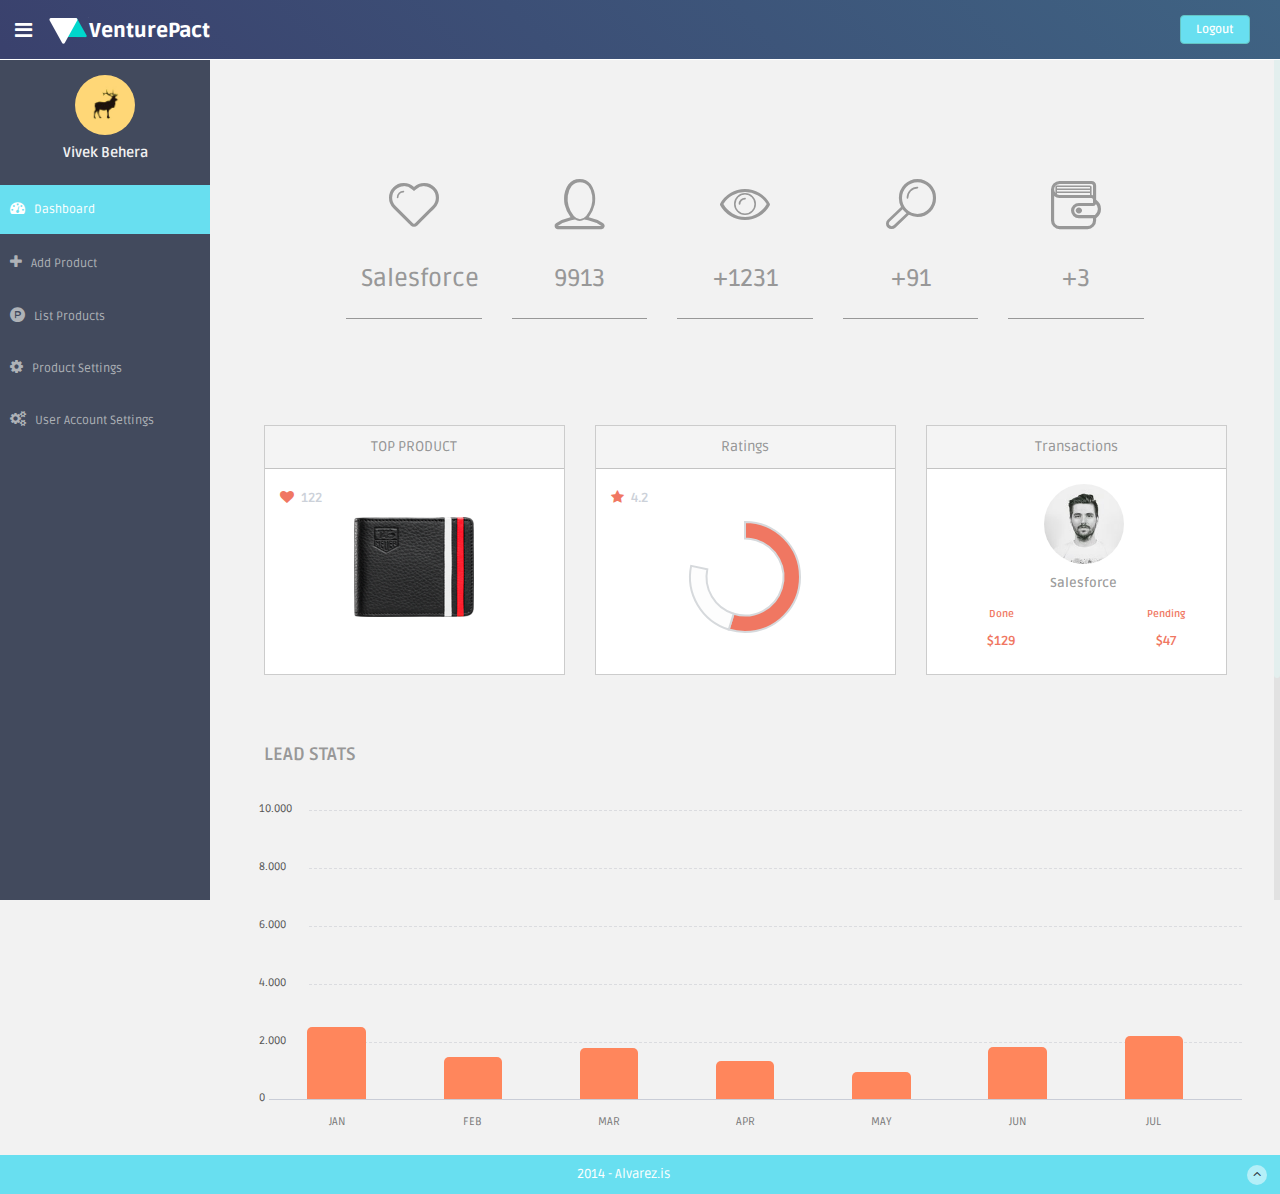
==== themes/Design/dashboard/index.html @ 78b1d887 "Merge branch 'master' of https://github.com/himanshuakatalli/internproject" ====
<!DOCTYPE html>
<html lang="en">
	<head>
		<meta charset="utf-8">
		<meta name="viewport" content="width=device-width, initial-scale=1.0">
		<meta name="description" content="">
		<meta name="author" content="Dashboard">
		<meta name="keyword" content="Dashboard, Bootstrap, Admin, Template, Theme, Responsive, Fluid, Retina">

		<title>DASHGUM - FREE Bootstrap Admin Template</title>

		<!-- Bootstrap core CSS -->
		<link href="imp/css/bootstrap.css" rel="stylesheet">
		<!--external css-->
		<link rel="stylesheet" href="https://maxcdn.bootstrapcdn.com/font-awesome/4.5.0/css/font-awesome.min.css">
		<link rel="stylesheet" type="text/css" href="imp/css/zabuto_calendar.css">
		<link rel="stylesheet" type="text/css" href="imp/js/gritter/css/jquery.gritter.css" />
		<link rel="stylesheet" type="text/css" href="imp/lineicons/style.css">

		<!-- Custom styles for this template -->
		<link href="imp/css/style.css" rel="stylesheet">
		<link href="imp/css/style-responsive.css" rel="stylesheet">

		<script src="imp/js/chart-master/Chart.js"></script>

		<!-- HTML5 shim and Respond.js IE8 support of HTML5 elements and media queries -->
		<!--[if lt IE 9]>
			<script src="https://oss.maxcdn.com/libs/html5shiv/3.7.0/html5shiv.js"></script>
			<script src="https://oss.maxcdn.com/libs/respond.js/1.4.2/respond.min.js"></script>
		<![endif]-->
	</head>

	<body>

	<section id="container" >
		<!--header start-->
		<header class="header black-bg">
			<div class="sidebar-toggle-box">
					<div class="fa fa-bars tooltips" data-placement="right" data-original-title="Toggle Navigation"></div>
			</div>
			<!--logo start-->
			<a href="index.html" class="logo"><img src="imp/img/vp_icon.png"><b>VenturePact</b></a>
			<!--logo end-->
			<div class="top-menu">
				<ul class="nav pull-right top-menu">
							<li><a class="logout" href="#">Logout</a></li>
				</ul>
			</div>
		</header>
		<!--header end-->
		<!--sidebar start-->
		<aside>
			<div id="sidebar"  class="nav-collapse ">
				<!-- sidebar menu start-->
				<ul class="sidebar-menu" id="nav-accordion">
					<p class="centered"><a href="profile.html"><img src="imp/img/ui-sam.jpg" class="img-circle" width="60"></a></p>
						<h5 class="centered">Vivek Behera</h5>

						<li class="mt">
							<a class="active" href="index.html">
									<i class="fa fa-dashboard"></i>
									<span>Dashboard</span>
							</a>
						</li>

						<li>
							<a href="javascript:;" >
								<i class="fa fa-plus"></i>
								<span>Add Product</span>
							</a>
						</li>

						<li class="sub-menu">
							<a href="javascript:;" >
								<i class="fa fa-product-hunt"></i>
								<span>List Products</span>
							</a>
							<ul class="sub">
								<li class="active"><a  href="#">Product A</a></li>
								<li><a  href="#">Product B</a></li>
								<li><a  href="#">Product C</a></li>
							</ul>
						</li>
						<li class="sub-menu">
							<a href="javascript:;" >
								<i class="fa fa-cog"></i>
								<span>Product Settings</span>
							</a>
							<ul class="sub">
								<li><a  href="#">Product A</a></li>
								<li><a  href="#">Product B</a></li>
								<li><a  href="#">Product C</a></li>
							</ul>
						</li>
						<li>
							<a href="javascript:;" >
								<i class="fa fa-cogs"></i>
								<span>User Account Settings</span>
							</a>
						</li>

					</ul>
					<!-- sidebar menu end-->
			</div>
		</aside>
		<!--sidebar end-->
		<!--main content start-->
		<section id="main-content">
			<section class="wrapper">
				<div class="row">
					<div class="main-chart">

						<div class="row mtbox">
							<div class="col-md-2 col-sm-2 col-md-offset-1 box0">
								<div class="box1">
									<span class="li_heart"></span>
									<h3>Salesforce</h3>
								</div>
								<p>Most trending of your products</p>
							</div>

							<div class="col-md-2 col-sm-2 box0">
								<div class="box1">
									<span class="li_user"></span>
									<h3>9913</h3>
								</div>
								<p>Salesforce have a total of 9913 users.</p>
							</div>

							<div class="col-md-2 col-sm-2 box0">
								<div class="box1">
									<span class="li_eye"></span>
									<h3>+1231</h3>
								</div>
								<p>Total 1231 people eyed on Salesforce profile</p>
							</div>

							<div class="col-md-2 col-sm-2 box0">
								<div class="box1">
									<span class="li_search"></span>
									<h3>+91</h3>
								</div>
								<p>Salesforce have been searched over 91 times.</p>
							</div>

							<div class="col-md-2 col-sm-2 box0">
								<div class="box1">
									<span class="li_vallet"></span>
									<h3>+3</h3>
								</div>
								<p>Total 3 transactions have been made for Salesforce.</p>
							</div>
						</div><!-- /row mt -->


						<div class="row mt">
							<div class="col-md-4 col-sm-4 mb">
								<div class="white-panel pn">
									<div class="white-header">
										<h5>TOP PRODUCT</h5>
									</div>
									<div class="row">
										<div class="col-sm-6 col-xs-6 goleft">
											<p><i class="fa fa-heart"></i> 122</p>
										</div>
										<div class="col-sm-6 col-xs-6"></div>
									</div>
									<div class="centered">
										<img src="imp/img/product.png" width="120">
									</div>
								</div>
							</div><!-- /col-md-4 -->

							<div class="col-md-4 col-sm-4 mb">
								<div class="white-panel pn donut-chart">
									<div class="white-header">
										<h5>Ratings</h5>
									</div>
									<div class="row">
										<div class="col-sm-6 col-xs-6 goleft">
											<p><i class="fa fa-star"></i> 4.2</p>
										</div>
									</div>
									<canvas id="serverstatus01" height="120" width="120"></canvas>
									<script>
										var doughnutData = [
												{
													value: 70,
													color:"#f07762"
												},
												{
													value : 30,
													color : "#fdfdfd"
												}
											];
											var myDoughnut = new Chart(document.getElementById("serverstatus01").getContext("2d")).Doughnut(doughnutData);
									</script>
								</div><!--/grey-panel -->
							</div><!-- /col-md-4-->

							<div class="col-md-4 mb">
								<!-- WHITE PANEL - TOP USER -->
								<div class="white-panel pn">
									<div class="white-header">
										<h5>Transactions</h5>
									</div>
									<p><img src="imp/img/ui-zac.jpg" class="img-circle" width="80"></p>
									<p class="dark"><b>Salesforce</b></p>
									<div class="row">
										<div class="col-md-6 vpOrange">
											<p class="small mt vpOrange">Done</p>
											<p>$129</p>
										</div>
										<div class="col-md-6 vpOrange">
											<p class="small mt vpOrange">Pending</p>
											<p>$47</p>
										</div>
									</div>
								</div>
							</div><!-- /col-md-4 -->

						</div><!-- /row -->

						<div class="row mt">
							<!--CUSTOM CHART START -->
							<div class="border-head">
									<h3>LEAD STATS</h3>
							</div>
							<div class="custom-bar-chart">
									<ul class="y-axis">
											<li><span>10.000</span></li>
											<li><span>8.000</span></li>
											<li><span>6.000</span></li>
											<li><span>4.000</span></li>
											<li><span>2.000</span></li>
											<li><span>0</span></li>
									</ul>
									<div class="bar">
											<div class="title">JAN</div>
											<div class="value tooltips" data-original-title="8.500" data-toggle="tooltip" data-placement="top">85%</div>
									</div>
									<div class="bar ">
											<div class="title">FEB</div>
											<div class="value tooltips" data-original-title="5.000" data-toggle="tooltip" data-placement="top">50%</div>
									</div>
									<div class="bar ">
											<div class="title">MAR</div>
											<div class="value tooltips" data-original-title="6.000" data-toggle="tooltip" data-placement="top">60%</div>
									</div>
									<div class="bar ">
											<div class="title">APR</div>
											<div class="value tooltips" data-original-title="4.500" data-toggle="tooltip" data-placement="top">45%</div>
									</div>
									<div class="bar">
											<div class="title">MAY</div>
											<div class="value tooltips" data-original-title="3.200" data-toggle="tooltip" data-placement="top">32%</div>
									</div>
									<div class="bar ">
											<div class="title">JUN</div>
											<div class="value tooltips" data-original-title="6.200" data-toggle="tooltip" data-placement="top">62%</div>
									</div>
									<div class="bar">
											<div class="title">JUL</div>
											<div class="value tooltips" data-original-title="7.500" data-toggle="tooltip" data-placement="top">75%</div>
									</div>
							</div>
										<!--custom chart end-->
						</div><!-- /row -->
					</div>
				</div>
			</section>
		</section>
	<!--footer start-->
	<footer class="site-footer">
			<div class="text-center">
					2014 - Alvarez.is
					<a href="index.html#" class="go-top">
							<i class="fa fa-angle-up"></i>
					</a>
			</div>
	</footer>
	<!--footer end-->
	</section>



		<!-- js placed at the end of the document so the pages load faster -->
		<script src="imp/js/jquery.js"></script>
		<script src="imp/js/jquery-1.8.3.min.js"></script>
		<script src="imp/js/bootstrap.min.js"></script>
		<script class="include" type="text/javascript" src="imp/js/jquery.dcjqaccordion.2.7.js"></script>
		<script src="imp/js/jquery.scrollTo.min.js"></script>
		<script src="imp/js/jquery.nicescroll.js" type="text/javascript"></script>
		<script src="imp/js/jquery.sparkline.js"></script>


		<!--common script for all pages-->
		<script src="imp/js/common-scripts.js"></script>

		<!-- <script type="text/javascript" src="imp/js/gritter/js/jquery.gritter.js"></script> -->
		<!-- <script type="text/javascript" src="imp/js/gritter-conf.js"></script> -->

		<!--script for this page-->
		<script src="imp/js/sparkline-chart.js"></script>
	<script src="imp/js/zabuto_calendar.js"></script>

	<script type="text/javascript">
				$(document).ready(function () {
				var unique_id = $.gritter.add({
						// (string | mandatory) the heading of the notification
						title: 'Welcome to Dashgum!',
						// (string | mandatory) the text inside the notification
						text: 'Hover me to enable the Close Button. You can hide the left sidebar clicking on the button next to the logo. Free version for <a href="http://blacktie.co" target="_blank" style="color:#ffd777">BlackTie.co</a>.',
						// (string | optional) the image to display on the left
						image: 'imp/img/ui-sam.jpg',
						// (bool | optional) if you want it to fade out on its own or just sit there
						sticky: true,
						// (int | optional) the time you want it to be alive for before fading out
						time: '',
						// (string | optional) the class name you want to apply to that specific message
						class_name: 'my-sticky-class'
				});

				return false;
				});
	</script>

	<script type="application/javascript">
				$(document).ready(function () {
						$("#date-popover").popover({html: true, trigger: "manual"});
						$("#date-popover").hide();
						$("#date-popover").click(function (e) {
								$(this).hide();
						});

						$("#my-calendar").zabuto_calendar({
								action: function () {
										return myDateFunction(this.id, false);
								},
								action_nav: function () {
										return myNavFunction(this.id);
								},
								ajax: {
										url: "show_data.php?action=1",
										modal: true
								},
								legend: [
										{type: "text", label: "Special event", badge: "00"},
										{type: "block", label: "Regular event", }
								]
						});
				});


				function myNavFunction(id) {
						$("#date-popover").hide();
						var nav = $("#" + id).data("navigation");
						var to = $("#" + id).data("to");
						console.log('nav ' + nav + ' to: ' + to.month + '/' + to.year);
				}
		</script>


	</body>
</html>
---- themes/Design/dashboard/imp/css/zabuto_calendar.css ----
/**
 * Zabuto Calendar
 */

div.zabuto_calendar {
    margin: 0;
    padding: 10px;
}

.calendar-month-header 		{font-size:116%!important;}
.calendar-month-header th 	{font-weight:600!important;}

div.zabuto_calendar .table {
    width: 100%;
    margin: 0;
    padding: 0px;
}

div.zabuto_calendar .table th,
div.zabuto_calendar .table td {
    padding: 11.9px 0px;
    text-align: center;
}

div.zabuto_calendar .table tr th,
div.zabuto_calendar .table tr td {
    background-color:;
}

div.zabuto_calendar .table tr.calendar-month-header th {
    background-color:;
}

div.zabuto_calendar .table tr.calendar-month-header th span {
    cursor: pointer;
    display: inline-block;
    padding-bottom:0px;
	
}

div.zabuto_calendar .table tr.calendar-dow-header th {
    background-color:;
}

div.zabuto_calendar .table tr:last-child {
    border-bottom: 0px solid #dddddd;
}

div.zabuto_calendar .table tr.calendar-month-header th {
    padding:10px;
	
	}

div.zabuto_calendar .table-bordered tr.calendar-month-header th {
    border-left: 0;
    border-right: 0;
}

div.zabuto_calendar .table-bordered tr.calendar-month-header th:first-child {
    border-left: 0px solid #dddddd;
}

div.zabuto_calendar div.calendar-month-navigation {
    cursor: pointer;
    margin: 0;
    padding: 0;
    padding-top:0px;
}

div.zabuto_calendar tr.calendar-dow-header th,
div.zabuto_calendar tr.calendar-dow td {
    width: 14%;
}

div.zabuto_calendar .table tr td div.day {
    margin: 0px;
    padding-top: 0px;
    padding-bottom: 0px;
}

/* actions and events */
div.zabuto_calendar .table tr td.event div.day,
div.zabuto_calendar ul.legend li.event {
    background-color:;
}

div.zabuto_calendar .table tr td.dow-clickable,
div.zabuto_calendar .table tr td.event-clickable {
    cursor: pointer;
}

/* badge */
div.zabuto_calendar .badge-today,
div.zabuto_calendar div.legend span.badge-today {
    background-color:;
    color: #ffffff;
    text-shadow: none;
}

div.zabuto_calendar .badge-event,
div.zabuto_calendar div.legend span.badge-event {
    background-color:;
    color: #ffffff;
    text-shadow: none;
}

div.zabuto_calendar .badge-event {
    font-size: 0.95em;
    padding-left: 8px;
    padding-right: 8px;
    padding-bottom: 4px;
}

/* legend */
div.zabuto_calendar div.legend {
    margin-top: 15px;
    text-align: right;
	padding-right:10px;
	padding-bottom:10px;
}

div.zabuto_calendar div.legend span {
    font-size: 10px;
    font-weight: normal;
}

div.zabuto_calendar div.legend span.legend-text:after,
div.zabuto_calendar div.legend span.legend-block:after,
div.zabuto_calendar div.legend span.legend-list:after,
div.zabuto_calendar div.legend span.legend-spacer:after {
    content: ' ';
}

div.zabuto_calendar div.legend span.legend-spacer {
    padding-left: 25px;
}

div.zabuto_calendar ul.legend > span {
    padding-left: 2px;
}

div.zabuto_calendar ul.legend {
    display: inline-block;
    list-style: none outside none;
    margin: 0;
    padding: 0;
}

div.zabuto_calendar ul.legend li {
    display: inline-block;
    height: 8px;
    width: 8px;
    margin-left: 5px;
}

div.zabuto_calendar ul.legend
div.zabuto_calendar ul.legend li:first-child {
    margin-left: 7px;
}

div.zabuto_calendar ul.legend li:last-child {
    margin-right: 5px;
}

div.zabuto_calendar div.legend span.badge {
    font-size: 0.9em;
    border-radius: 5px 5px 5px 5px;
    padding-left: 5px;
    padding-right: 5px;
    padding-top: 2px;
    padding-bottom: 3px;
}

/* responsive */
@media (max-width: 979px) {
    div.zabuto_calendar .table th,
    div.zabuto_calendar .table td {
        padding: 2px 1px;
    }
}
---- themes/Design/dashboard/imp/lineicons/style.css ----
@font-face {
	font-family: 'linecons';
	src:url('fonts/linecons.eot');
}
@font-face {
	font-family: 'linecons';
	src: url([data-uri]) format('svg'),
		 url([data-uri]) format('truetype');
	font-weight: normal;
	font-style: normal;
}

/* Use the following CSS code if you want to use data attributes for inserting your icons */
[data-icon]:before {
	font-family: 'linecons';
	content: attr(data-icon);
	speak: none;
	font-weight: normal;
	line-height: 1;
	-webkit-font-smoothing: antialiased;
}

/* Use the following CSS code if you want to have a class per icon */
[class^="li_"]:before, [class*=" li_"]:before {
	font-family: 'linecons';
	font-style: normal;
	speak: none;
	font-weight: normal;
	line-height: 1;
	-webkit-font-smoothing: antialiased;
}
.li_heart:before {
	content: "\e000";
}
.li_cloud:before {
	content: "\e001";
}
.li_star:before {
	content: "\e002";
}
.li_tv:before {
	content: "\e003";
}
.li_sound:before {
	content: "\e004";
}
.li_video:before {
	content: "\e005";
}
.li_trash:before {
	content: "\e006";
}
.li_user:before {
	content: "\e007";
}
.li_key:before {
	content: "\e008";
}
.li_search:before {
	content: "\e009";
}
.li_settings:before {
	content: "\e00a";
}
.li_camera:before {
	content: "\e00b";
}
.li_tag:before {
	content: "\e00c";
}
.li_lock:before {
	content: "\e00d";
}
.li_bulb:before {
	content: "\e00e";
}
.li_pen:before {
	content: "\e00f";
}
.li_diamond:before {
	content: "\e010";
}
.li_display:before {
	content: "\e011";
}
.li_location:before {
	content: "\e012";
}
.li_eye:before {
	content: "\e013";
}
.li_bubble:before {
	content: "\e014";
}
.li_stack:before {
	content: "\e015";
}
.li_cup:before {
	content: "\e016";
}
.li_phone:before {
	content: "\e017";
}
.li_news:before {
	content: "\e018";
}
.li_mail:before {
	content: "\e019";
}
.li_like:before {
	content: "\e01a";
}
.li_photo:before {
	content: "\e01b";
}
.li_note:before {
	content: "\e01c";
}
.li_clock:before {
	content: "\e01d";
}
.li_paperplane:before {
	content: "\e01e";
}
.li_params:before {
	content: "\e01f";
}
.li_banknote:before {
	content: "\e020";
}
.li_data:before {
	content: "\e021";
}
.li_music:before {
	content: "\e022";
}
.li_megaphone:before {
	content: "\e023";
}
.li_study:before {
	content: "\e024";
}
.li_lab:before {
	content: "\e025";
}
.li_food:before {
	content: "\e026";
}
.li_t-shirt:before {
	content: "\e027";
}
.li_fire:before {
	content: "\e028";
}
.li_clip:before {
	content: "\e029";
}
.li_shop:before {
	content: "\e02a";
}
.li_calendar:before {
	content: "\e02b";
}
.li_vallet:before {
	content: "\e02c";
}
.li_vynil:before {
	content: "\e02d";
}
.li_truck:before {
	content: "\e02e";
}
.li_world:before {
	content: "\e02f";
}
---- themes/Design/dashboard/imp/css/style.css ----
/*
Template Name: DASHGUM FREE - Bootstrap 3.2 Admin Theme
Template Version: 1.0
Author: Carlos Alvarez
Website: http://blacktie.co
Premium: http://www.gridgum.com
*/

/* Import fonts */
@import url(http://fonts.googleapis.com/css?family=Ruda:400,700,900);

/* BASIC THEME CONFIGURATION */
body {
    color: #797979;
	background: #f2f2f2;
    font-family: 'Ruda', sans-serif;
    padding: 0px !important;
    margin: 0px !important;
    font-size:13px;
}

ul li {
    list-style: none;
}

a, a:hover, a:focus {
    text-decoration: none;
    outline: none;
}
::selection {

    background: #68dff0;
    color: #fff;
}
::-moz-selection {
    background: #68dff0;
    color: #fff;
}

#container {
    width: 100%;
    height: 100%;
}

/* Bootstrap Modifications */
.modal-header {
	background: #68dff0;
}

.modal-title {
	color: white;
}

.btn-round {
	border-radius: 20px;
	-webkit-border-radius: 20px;
}

.accordion-heading .accordion-toggle {
	display: block;
	cursor: pointer;
	border-top: 1px solid #F5F5F5;
	padding: 5px 0px;
	line-height: 28.75px;
	text-transform: uppercase;
	color: #1a1a1a;
	background-color: #ffffff;
	outline: none !important;
	text-decoration: none;
}



/*Theme Backgrounds*/

.bg-theme {
	background-color: #68dff0;
}

.bg-theme02 {
	background-color: #ac92ec;
}

.bg-theme03 {
  background-color: #48cfad;
}

.bg-theme04 {
  background-color: #ed5565;
}
/*Theme Buttons*/

.btn-theme {
  color: #fff;
  background-color: #68dff0;
  border-color: #48bcb4;
}
.btn-theme:hover,
.btn-theme:focus,
.btn-theme:active,
.btn-theme.active,
.open .dropdown-toggle.btn-theme {
  color: #fff;
  background-color: #48bcb4;
  border-color: #48bcb4;
}

.btn-theme02 {
  color: #fff;
  background-color: #ac92ec;
  border-color: #967adc;
}
.btn-theme02:hover,
.btn-theme02:focus,
.btn-theme02:active,
.btn-theme02.active,
.open .dropdown-toggle.btn-theme02 {
  color: #fff;
  background-color: #967adc;
  border-color: #967adc;
}

.btn-theme03 {
  color: #fff;
  background-color: #48cfad;
  border-color: #37bc9b;
}
.btn-theme03:hover,
.btn-theme03:focus,
.btn-theme03:active,
.btn-theme03.active,
.open .dropdown-toggle.btn-theme03 {
  color: #fff;
  background-color: #37bc9b;
  border-color: #37bc9b;
}

.btn-theme04 {
  color: #fff;
  background-color: #ed5565;
  border-color: #da4453;
}
.btn-theme04:hover,
.btn-theme04:focus,
.btn-theme04:active,
.btn-theme04.active,
.open .dropdown-toggle.btn-theme04 {
  color: #fff;
  background-color: #da4453;
  border-color: #da4453;
}

.btn-clear-g {
	color: #48bcb4;
	background: transparent;
	border-color: #48bcb4;
}

.btn-clear-g:hover {
	color: white;
}

hr {
  margin-top: 20px;
  margin-bottom: 20px;
  border: 0;
  border-top: 1px solid #797979;
}



/*Helpers*/

.centered {
	text-align: center;
}

.goleft {
	text-align: left;
}

.goright {
	text-align: right;
}

.mt {
	margin-top: 25px;
}

.mb {
	margin-bottom: 25px;
}

.ml {
	margin-left: 5px;
	}

.no-padding {
	padding: 0 !important;
}

.no-margin {
	margin: 0 !important;
}

/*Exclusive Theme Colors Configuration*/

.label-theme {
	background-color: #68dff0;
}

.bg-theme {
	background-color: #68dff0;
}

ul.top-menu > li > .logout {
	color: #fff;
	font-size: 12px;
	border-radius: 4px;
    font-weight: 600;
	-webkit-border-radius: 4px;
	border: 1px solid #64c3c2 !important;
	padding: 5px 15px;
	margin-right: 15px;
	background: #68dff0;
	margin-top: 15px;
}


/*sidebar navigation*/

#sidebar {
    width: 210px;
    height: 100%;
    position: fixed;
    background: #424a5d;

    transition: all 0.3s ease-in;
}

#sidebar h5 {
	color: #f2f2f2;
	font-weight: 700;
}

#sidebar ul li {
    position: relative;
}

#sidebar .sub-menu > .sub li  {
    padding-left: 32px;
}

#sidebar .sub-menu > .sub li:last-child {
    padding-bottom: 10px;
}

/*LEFT NAVIGATION ICON*/
.dcjq-icon {
    height:17px;
    width:17px;
    display:inline-block;
    background: url("../img/nav-expand.png") no-repeat top;
    border-radius:3px;
    -moz-border-radius:3px;
    -webkit-border-radius:3px;
    position:absolute;
    right:10px;
    top:15px;
}
.active .dcjq-icon {
    background: url("../img/nav-expand.png") no-repeat bottom;
    border-radius:3px;
    -moz-border-radius:3px;
    -webkit-border-radius:3px;
}
/*---*/

.nav-collapse.collapse {
    display: inline;
}

ul.sidebar-menu , ul.sidebar-menu li ul.sub{
    margin: -2px 0 0;
    padding: 0;
}

ul.sidebar-menu {
    margin-top: 75px;
}

#sidebar > ul > li > ul.sub {
    display: none;
}

#sidebar > ul > li.active > ul.sub, #sidebar > ul > li > ul.sub > li > a {
    display: block;
}

ul.sidebar-menu li ul.sub li{
    background: #424a5d;
    margin-bottom: 0;
    margin-left: 0;
    margin-right: 0;
}

ul.sidebar-menu li ul.sub li:last-child{
    border-radius: 0 0 4px 4px;
    -webkit-border-radius: 0 0 4px 4px;
}

ul.sidebar-menu li ul.sub li a {
    font-size: 12px;
    padding: 6px 0;
    line-height: 35px;
    height: 35px;
    -webkit-transition: all 0.3s ease;
    -moz-transition: all 0.3s ease;
    -o-transition: all 0.3s ease;
    -ms-transition: all 0.3s ease;
    transition: all 0.3s ease;
    color: #aeb2b7;
}

ul.sidebar-menu li ul.sub li a:hover {
	color: white;
	background: transparent;
}
ul.sidebar-menu li ul.sub li.active a {
    -webkit-transition: all 0.3s ease;
    -moz-transition: all 0.3s ease;
    -o-transition: all 0.3s ease;
    -ms-transition: all 0.3s ease;
    transition: all 0.3s ease;
    display: block;
}

ul.sidebar-menu li{
    /*line-height: 20px !important;*/
    margin-bottom: 5px;
    /*margin-left:10px;*/
    /*margin-right:10px;*/
}

ul.sidebar-menu li.sub-menu{
    line-height: 15px;
}

ul.sidebar-menu li a span{
    display: inline-block;
}

ul.sidebar-menu li a{
    color: #aeb2b7;
    text-decoration: none;
    display: block;
    padding: 15px 0 15px 10px;
    font-size: 12px;
    outline: none;
    -webkit-transition: all 0.3s ease;
    -moz-transition: all 0.3s ease;
    -o-transition: all 0.3s ease;
    -ms-transition: all 0.3s ease;
    transition: all 0.3s ease;
}

ul.sidebar-menu li a.active, ul.sidebar-menu li a:hover, ul.sidebar-menu li a:focus {
    color: #fff;
}

ul.sidebar-menu > li > a.active, ul.sidebar-menu > li > a:hover, ul.sidebar-menu > li > a:focus {
    background: #68dff0;
    color: #fff;
    display: block;

    -webkit-transition: all 0.3s ease;
    -moz-transition: all 0.3s ease;
    -o-transition: all 0.3s ease;
    -ms-transition: all 0.3s ease;
    transition: all 0.3s ease;
}


ul.sidebar-menu > li a i {
    font-size: 15px;
    padding-right: 6px;
}

ul.sidebar-menu > li a:hover i, ul.sidebar-menu li a:focus i {
    color: #fff;
}

ul.sidebar-menu  > li a.active i {
    color: #fff;
}


.mail-info, .mail-info:hover {
    margin: -3px 6px 0 0;
    font-size: 11px;
}

/* MAIN CONTENT CONFIGURATION */
#main-content {
    margin-left: 210px;
    transition: all 0.3s ease-in;
}

.header, .footer {
    min-height: 60px;
    padding: 0 15px;
}

.header {
    position: fixed;
    left: 0;
    right: 0;
    z-index: 1002;
}

.black-bg {
    background: linear-gradient(45deg, rgba(58,65,109,1) 0%, rgba(58,65,109,1) 1%, rgba(63,99,131,1) 100%);
    border-bottom: 1px solid #fff;
}

.wrapper {
    display: inline-block;
    margin-top: 60px;
    padding-left: 15px;
    padding-right: 15px;
    padding-bottom: 15px;
    padding-top: 0px;
    width: 100%;
    transition: all 0.4s ease-in;
}

a.logo {
    color: #fff;
    font-size: 20px;
    float: left;
    margin-top: 15px;
}

a.logo b {
    font-weight: 900;
}

a.logo:hover, a.logo:focus {
    text-decoration: none;
    outline: none;
}

a.logo span {
    color: #68dff0;
}


/*notification*/
#top_menu .nav > li, ul.top-menu > li {
    float: left;
}

.notify-row {
    float: left;
    margin-top: 15px;
    margin-left: 92px;
}

.notify-row .notification span.label {
    display: inline-block;
    height: 18px;
    width: 20px;
    padding: 5px;
}

ul.top-menu > li > a {
    color: #666666;
    font-size: 16px;
    border-radius: 4px;
    -webkit-border-radius: 4px;
    border:1px solid #666666 !important;
    padding: 2px 6px;
    margin-right: 15px;
}

ul.top-menu > li > a:hover, ul.top-menu > li > a:focus {
    border:1px solid #b6b6b6 !important;
    background-color: transparent !important;
    border-color: #b6b6b6 !important;
    text-decoration: none;
    border-radius: 4px;
    -webkit-border-radius: 4px;
    color: #b6b6b6 !important;
}

.notify-row .badge {
    position: absolute;
    right: -10px;
    top: -10px;
    z-index: 100;
}

.dropdown-menu.extended {
    max-width: 300px !important;
    min-width: 160px !important;
    top: 42px;
    width: 235px !important;
    padding: 0;
    box-shadow: 0 2px 5px rgba(0, 0, 0, 0.176) !important;
    border: none !important;
    border-radius: 4px;
    -webkit-border-radius: 4px;
}

@media screen and (-webkit-min-device-pixel-ratio:0) {
    /* Safari and Chrome */
    .dropdown-menu.extended  {
        box-shadow: 0 2px 8px rgba(0, 0, 0, 0.176) !important;
    };
    }

.dropdown-menu.extended li p {
    background-color: #F1F2F7;
    color: #666666;
    margin: 0;
    padding: 10px;
    border-radius: 4px 4px 0px 0px;
    -webkit-border-radius: 4px 4px 0px 0px;
}

.dropdown-menu.extended li p.green {
    background-color: #68dff0;
    color: #fff;
}

.dropdown-menu.extended li p.yellow {
    background-color: #fcb322;
    color: #fff;
}

.dropdown-menu.extended li a {
    border-bottom: 1px solid #EBEBEB !important;
    font-size: 12px;
    list-style: none;
}

.dropdown-menu.extended li a {
    padding: 15px 10px !important;
    width: 100%;
    display: inline-block;
}

.dropdown-menu.extended li a:hover {
    background-color: #F7F8F9 !important;
    color: #2E2E2E;
}

.dropdown-menu.tasks-bar .task-info .desc {
    font-size: 13px;
    font-weight: normal;
}

.dropdown-menu.tasks-bar .task-info .percent {
    display: inline-block;
    float: right;
    font-size: 13px;
    font-weight: 600;
    padding-left: 10px;
    margin-top: -4px;
}

.dropdown-menu.extended .progress {
    margin-bottom: 0 !important;
    height: 10px;
}

.dropdown-menu.inbox li a .photo img {
    border-radius: 2px 2px 2px 2px;
    float: left;
    height: 40px;
    margin-right: 4px;
    width: 40px;
}

.dropdown-menu.inbox li a .subject {
    display: block;
}

.dropdown-menu.inbox li a .subject .from {
    font-size: 12px;
    font-weight: 600;
}

.dropdown-menu.inbox li a .subject .time {
    font-size: 11px;
    font-style: italic;
    font-weight: bold;
    position: absolute;
    right: 5px;
}

.dropdown-menu.inbox li a .message {
    display: block !important;
    font-size: 11px;
}

.top-nav  {
    margin-top: 7px;
}

.top-nav ul.top-menu > li .dropdown-menu.logout {
    width: 268px !important;

}

.top-nav li.dropdown .dropdown-menu {
    float: right;
    right: 0;
    left: auto;
}

.dropdown-menu.extended.logout > li {
    float: left;
    text-align: center;
    width: 33.3%;
}

.dropdown-menu.extended.logout > li:last-child {
    float: left;
    text-align: center;
    width: 100%;
    background: #a9d96c;
    border-radius: 0 0 3px 3px;
}

.dropdown-menu.extended.logout > li:last-child > a, .dropdown-menu.extended.logout > li:last-child > a:hover {
    color: #fff;
    border-bottom: none !important;
    text-transform: uppercase;
}

.dropdown-menu.extended.logout > li:last-child > a:hover > i{
    color: #fff;
}

.dropdown-menu.extended.logout > li > a {
    color: #a4abbb;
    border-bottom: none !important;
}

.full-width .dropdown-menu.extended.logout > li > a:hover {
    color: #50c8ea !important;
    background: none !important;
}

.dropdown-menu.extended.logout > li > a:hover {
    background: none !important;
}

.dropdown-menu.extended.logout > li > a:hover i {
    color: #50c8ea;
}

.dropdown-menu.extended.logout > li > a i {
    font-size: 17px;
}

.dropdown-menu.extended.logout > li > a > i {
    display: block;
}

.top-nav ul.top-menu > li > a {
    border: 1px solid #eeeeee;
    border-radius: 4px;
    -webkit-border-radius: 4px;
    padding: 6px;
    background: none;
    margin-right: 0;
}
.top-nav ul.top-menu > li {
    margin-left: 10px;
}

.top-nav ul.top-menu > li > a:hover, .top-nav ul.top-menu > li > a:focus {
    border:1px solid #F1F2F7;
    background: #F1F2F7;

}

.top-nav .dropdown-menu.extended.logout {
    top: 50px;
}

.top-nav .nav .caret {
    border-bottom-color: #A4AABA;
    border-top-color: #A4AABA;
}
.top-nav ul.top-menu > li > a:hover .caret {
    border-bottom-color: #000;
    border-top-color: #000;
}

.log-arrow-up {
    background: url("../img/arrow-up.png") no-repeat;
    width: 20px;
    height: 11px;
    position: absolute;
    right: 20px;
    top: -10px;
}

/*----*/

.notify-arrow {
    border-style: solid;
    border-width: 0 9px 9px;
    height: 0;
    margin-top: 0;
    opacity: 0;
    position: absolute;
    left: 7px;
    top: -18px;
    transition: all 0.25s ease 0s;
    width: 0;
    z-index: 10;
    margin-top: 10px;
    opacity: 1;
}

.notify-arrow-yellow {
    border-color: transparent transparent #FCB322;
    border-bottom-color: #FCB322 !important;
    border-top-color: #FCB322 !important;
}
.notify-arrow-green {
    border-color: transparent transparent #68dff0;
    border-bottom-color: #68dff0 !important;
    border-top-color: #68dff0 !important;
}



/*--sidebar toggle---*/

.sidebar-toggle-box {
    float: left;
    color: #fff;
    padding-right: 15px;
    margin-top: 20px;
}

.sidebar-toggle-box .fa-bars {
    cursor: pointer;
    display: inline-block;
    font-size: 20px;
}


.sidebar-closed > #sidebar > ul {
    display: none;
}

.sidebar-closed #main-content {
    margin-left: 0px;
}

.sidebar-closed #sidebar {
    margin-left: -180px;
}


/* Dash Side */

.ds {
	background: #ffffff;
	padding-top: 20px;
}

.ds h4 {
	font-size: 14px;
	font-weight: 700;
}

.ds h3 {
	color: #ffffff;
	font-size: 16px;
	padding: 0 10px;
	line-height: 60px;
	height: 60px;
	margin: 0;
	background: #ff865c;
	text-align: center;
}

.ds i {
	font-size: 12px;
	line-height: 16px;
}

.ds .desc {
	border-bottom: 1px solid #eaeaea;
	display: inline-block;
	padding: 15px 0;
	width: 100%;
}

.ds .desc:hover {
	background: #f2f2f2;
}

.ds .thumb {
	width: 30px;
	margin: 0 10px 0 20px;
	display: block;
	float: left;
}

.ds .details {
	width: 170px;
	float: left;
}

.ds > .desc p {
	font-size: 11px;
}

.ds p > muted {
	font-size: 9px;
	text-transform: uppercase;
	font-style: italic;
	color: #666666
}

.ds a {
	color: #68dff0;
}

/* LINE ICONS CONFIGURATION */

.mtbox {
	margin-top: 80px;
	margin-bottom: 40px;
    transition: all 0.3s ease-in;
}

.box1 {
	padding: 15px;
	color: #989898;
    margin-bottom: 0.4em;
    text-align: center;
    transition: all 0.3s ease-in;
	border-bottom: 1px solid #989898;
    transition: all 0.3s ease-in;
}

.box1 span {
	font-size: 50px;
    transition: all 0.3s ease-in;
}

.box1 h3 {
	text-align: center;
    transition: all 0.3s ease-in;
}

.box0{
    cursor: pointer;
    transition: all 0.3s ease-in;
}

.box0:hover .box1 {
	border-bottom: 1px solid #ffffff;
}

.box0 p {
	text-align: center;
	font-size: 12px;
	color: #f2f2f2;
    transition: all 0.3s ease-in;
}

.box0:hover p {
	color: #ff865c;
}

.box0:hover {
	background: #ffffff;
	box-shadow: 0 2px 4px rgba(0, 0, 0, 0.15);
}

/* MAIN CHART CONFIGURATION */
.main-chart {
    width: 90%;
    margin: 0 auto;
	padding-top: 20px;
}

.mleft {
}

.border-head h3 {
    margin-top: 20px;
    margin-bottom: 20px;
	margin-left: 15px;
    padding-bottom: 5px;
    font-weight: normal;
    font-size: 18px;
    display: inline-block;
    width: 100%;
    font-weight: 700;
    color: #989898;
}

.custom-bar-chart {
    height: 290px;
    margin-top: 20px;
    margin-left: 20px;
    position: relative;
    border-bottom: 1px solid #c9cdd7;
}

.custom-bar-chart .bar {
    height: 100%;
    position: relative;
    width: 6%;
    margin: 0px 4%;
    float: left;
    text-align: center;
    z-index: 10;
}

.custom-bar-chart .bar .title {
    position: absolute;
    bottom: -30px;
    width: 100%;
    text-align: center;
    font-size: 11px;
}

.custom-bar-chart .bar .value {
    position: absolute;
    bottom: 0;
    background: #ff865c;
    color: #68dff0;
    width: 100%;
    -webkit-border-radius: 5px 5px 0 0;
    -moz-border-radius: 5px 5px 0 0;
    border-radius: 5px 5px 0 0;
    -webkit-transition: all .3s ease;
    -moz-transition: all .3s ease;
    -ms-transition: all .3s ease;
    -o-transition: all .3s ease;
    transition: all .3s ease;
}



.custom-bar-chart .bar .value:hover {
    background: #2f2f2f;
    color: #fff;
}

.y-axis {
    color: #555555;
    position: absolute;
    text-align: left;
    width: 100%;
    font-size: 11px;
}

.y-axis li {
    border-top: 1px dashed #dbdce0;
    display: block;
    height: 58px;
    width: 100%;
}

.y-axis li:last-child {
    border-top: none;
}

.y-axis li span {
    display: block;
    margin: -10px 0 0 -60px;
    padding: 0 10px;
    width: 40px;
}


/*Donut Chart Main Page Conf*/
.donut-main {
	display: block;
	text-align: center;
}

.donut-main h4 {
	font-weight: 700;
	font-size: 16px;
}

/* *************************************************************************************
PANELS CONFIGURATIONS
*************************************************************************************** */

/*Panel Size*/

.pn {
    cursor: pointer;
	height: 250px;
    transition: all 0.2s ease-in;
    border: 1px solid rgba(0,0,0,0.2);
}

.pn:hover {
    border: 1px solid #7ececa;
    box-shadow: 0 0 2px rgba(0,0,0,0.2), 0 0 10px rgba(0,0,0,0.15);
}

/*Grey Panel*/

.grey-panel {
	text-align: center;
	background: #dfdfe1;
}
.grey-panel .grey-header {
	background: #ccd1d9;
	padding: 3px;
	margin-bottom: 15px;
}
.grey-panel h5 {
	font-weight: 200;
	margin-top: 10px;
}
.grey-panel p {
	margin-left: 5px;
}
/* Specific Conf for Donut Charts*/
.donut-chart p {
	margin-top: 5px;
	font-weight: 700;
	margin-left: 15px;
}
.donut-chart h2 {
	font-weight: 900;
	color: #FF6B6B;
	font-size: 38px;
}

/* Dark Blue*/

.darkblue-panel {
	text-align: center;
	background: #444c57;
}
.darkblue-panel .darkblue-header {
	background: transparent;
	padding: 3px;
	margin-bottom: 15px;
}
.darkblue-panel h1 {
	color: #f2f2f2;
}
.darkblue-panel h5 {
	font-weight: 200;
	margin-top: 10px;
	color: white;
}
.darkblue-panel footer {
	color: white;
}
.darkblue-panel footer h5 {
	margin-left:10px;
	margin-right: 10px;
	font-weight: 700;
}

/*Green Panel*/
.green-panel {
	text-align: center;
	background: #68dff0;
}
.green-panel .green-header {
	background: #43b1a9;
	padding: 3px;
	margin-bottom: 15px;
}
.green-panel h5 {
	color: white;
	font-weight: 200;
	margin-top: 10px;
}
.green-panel h3 {
	color: white;
	font-weight: 100;
}
.green-panel p {
	color: white;
}

/*White Panel */
.white-panel {
	text-align: center;
	background: #ffffff;
	color: #ccd1d9;
}

.white-panel p {
	margin-top: 5px;
	font-weight: 700;
	margin-left: 15px;
}
.white-panel .white-header {
	padding: 3px;
    border-bottom: 1px solid rgba(0,0,0,0.2);
    background: #f4f4f4;
	margin-bottom: 15px;
	color: rgba(0,0,0,0.4);
}
.dark {
    color: rgba(0,0,0,0.4);
}
.vpOrange {
    color: #f07762 !important;
}
.white-panel .small {
	font-size: 10px;
	color: #ccd1d9;
}

.white-panel i {
	color: #f07762;
	padding-right: 4px;
	font-size: 14px;
}

/*STOCK CARD Panel*/
.card {
  background: white;
  box-shadow: 0 2px 1px rgba(0, 0, 0, 0.2);
  margin-bottom: 1em;
  height: 250px;
}
.stock .stock-chart {
  background: #00c5de;
}
.stock .stock-chart #chart {
    height: 10.7em;
    background: url(http://i.imgbox.com/abmuNQx2) center bottom no-repeat;
}
.stock .current-price {
  background: #1d2122;
  padding: 10px;
}
.stock .current-price .info abbr {
    display: block;
    color: #f8f8f8;
    font-size: 1.5em;
    font-weight: 600;
    margin-top: 0.18em;
}
.stock .current-price .changes {
    text-align: right;
}
.stock .changes .up {
	color: #4fd98b
}
.stock .current-price .changes .value {
      font-size: 1.8em;
      font-weight: 700;
}
.stock .summary {
    color: #2f2f2f;
    display: block;
    background: #f2f2f2;
    padding: 10px;
	text-align: center;
}
.stock .summary strong {
	font-weight: 900;
	font-size: 14px;
}

/*Content Panel*/
.content-panel {
	background: #ffffff;
	box-shadow: 0px 3px 2px #aab2bd;
	padding-top: 15px;
	padding-bottom: 5px;
}
.content-panel h4 {
	margin-left: 10px;
}

/*WEATHER PANELS*/

/* Weather 1 */
.weather {
	background: url(../img/weather.jpg) no-repeat center top;
	text-align: center;
	background-position: center center;
}
.weather i {
	color: white;
	margin-top: 45px;
}
.weather h2 {
	color: white;
	font-weight: 900;
}
.weather h4 {
	color: white;
	font-weight: 900;
	letter-spacing: 1px;
}

/* Weather 2 */
.weather-2 {
	background: #e9f0f4;
}
.weather-2 .weather-2-header {
	background: #54bae6;
	padding-top: 5px;
	margin-bottom: 5px;
}
.weather-2 .weather-2-header p {
	color: white;
	margin-left: 5px;
	margin-right: 5px;
}
.weather-2 .weather-2-header p small {
	font-size: 10px;
}
.weather-2 .data {
	margin-right: 10px;
	margin-left: 10px;
	color: #272b34;
}
.weather-2 .data h5 {
	margin-top: 0px;
	font-weight: lighter;
}
.weather-2 .data h1{
	margin-top: 2px;
}

/* Weather 3 */
.weather-3 {
	background: #ffcf00;
}

.weather-3 i {
	color: white;
	margin-top: 30px;
	font-size: 70px;
}
.weather-3 h1 {
	margin-top: 10px;
	color: white;
	font-weight: 900;
}
.weather-3 .info {
	background: #f2f2f2;
}
.weather-3 .info i {
	font-size: 15px;
	color: #c2c2c2;
	margin-bottom: 0px;
	margin-top: 10px;
}
.weather-3 .info h3 {
	font-weight: 900;
	margin-bottom: 0px;
}
.weather-3 .info p {
	margin-left: 10px;
	margin-right: 10px;
	margin-bottom: 16px;
	color: #c2c2c2;
	font-size: 15px;
	font-weight: 700;
}


/*Twitter Panel*/
.twitter-panel {
	background: #4fc1e9;
	text-align: center;
}
.twitter-panel i {
	color: white;
	margin-top: 40px;
}
.twitter-panel p {
	color: #f5f5f5;
	margin: 10px;
}
.twitter-panel .user {
	color: white;
	font-weight: 900;
}


/* Instagram Panel*/
.instagram-panel {
	background: url(../img/instagram.jpg) no-repeat center top;
	text-align: center;
	background-position: center center;
}
.instagram-panel i {
	color: white;
	margin-top: 35px;
}
.instagram-panel p {
	margin: 5px;
	color: white;
}

/* Product Panel */
.product-panel {
	background: #dadad2;
	text-align: center;
	padding-top: 50px;
	height: 100%;
}

/* Product Panel 2*/
.product-panel-2 {
	background: #dadad2;
	text-align: center;
}
.product-panel-2 .badge {
	position: absolute;
	top: 20px;
	left: 35px;
}
.badge-hot {
	background: #ed5565;
	width: 70px;
	height: 70px;
	line-height: 70px;
	font-size: 18px;
	color: #fff;
	text-align: center;
	border-radius: 100%;
}

/* Soptify Panel */
#spotify {
	background: url(../img/lorde.jpg) no-repeat center top;
	margin-top: -15px;
	background-attachment: relative;
	background-position: center center;
	min-height: 220px;
	width: 100%;
    -webkit-background-size: 100%;
    -moz-background-size: 100%;
    -o-background-size: 100%;
    background-size: 100%;
    -webkit-background-size: cover;
    -moz-background-size: cover;
    -o-background-size: cover;
    background-size: cover;
}
#spotify .btn-clear-g {
	top: 15%;
	right: 10px;
	position: absolute;
	margin-top: 5px;
}
#spotify .sp-title {
	bottom: 15%;
	left: 25px;
	position: absolute;
	color: #efefef;
}
#spotify .sp-title h3 {
	font-weight: 900;
}
#spotify .play{
	bottom: 18%;
	right: 25px;
	position: absolute;
	color: #efefef;
	font-size: 20px
}
.followers {
	margin-left: 5px;
	margin-top: 5px;
}

/* BLOG PANEL */
#blog-bg {
	background: url(../img/blog-bg.jpg) no-repeat center top;
	margin-top: -15px;
	background-attachment: relative;
	background-position: center center;
	min-height: 150px;
	width: 100%;
    -webkit-background-size: 100%;
    -moz-background-size: 100%;
    -o-background-size: 100%;
    background-size: 100%;
    -webkit-background-size: cover;
    -moz-background-size: cover;
    -o-background-size: cover;
    background-size: cover;
}
#blog-bg .badge {
	position: absolute;
	top: 20px;
	left: 35px;
}
.badge-popular {
	background: #3498db;
	width: 70px;
	height: 70px;
	line-height: 70px;
	font-size: 13px;
	color: #fff;
	text-align: center;
	border-radius: 100%;
}
.blog-title {
	background: rgba(0,0,0,0.5);
	bottom: 100px;
	padding: 6px;
	color: white;
	font-weight: 700;
	position: absolute;
	display: block;
	width: 120px;
}
.blog-text {
	margin-left: 8px;
	margin-right: 8px;
	margin-top: 15px;
	font-size: 12px;
}

/* Calendar Configuration */
#calendar {
	color: white;
	padding: 0px !important;
}
.calendar-month-header {
	background: #43b1a9;
}

/* TODO PANEL */
.steps{
  display: block;
}
.steps input[type=checkbox] {
  display: none;
}
.steps input[type=submit]{
  background: #f1783c;
  border: none;
  padding: 0px;
  margin: 0 auto;
  width: 100%;
  height: 55px;
  color: white;
  text-transform: uppercase;
  font-weight: 900;
  font-size: 11px;
  letter-spacing: 1px;
  cursor: pointer;
  transition: background 0.5s ease
}
.steps input[type=submit]:hover{
  background: #8fde9c;
}
.steps label{
  background: #393D40;
  height: 65px;
  line-height: 65px;
  width: 100%;
  display: block;
  border-bottom: 1px solid #44494e;
  color: #889199;
  text-transform: uppercase;
  font-weight: 900;
  font-size: 11px;
  letter-spacing: 1px;
  text-indent: 52px;
  cursor: pointer;
  transition: all 0.7s ease;
  margin: 0px;
}
.steps label:before{
  content:"";
  width: 12px;
  height: 12px;
  display: block;
  position: absolute;
  margin: 26px 0px 0px 18px;
  border-radius: 100%;
  transition: border 0.7s ease
}
.steps label:hover{
  background: #2B2E30;
  color: #46b7e5
}
.steps label:hover:before{
  border: 1px solid #46b7e5;
}
#op1:checked ~ label[for=op1]:before,
#op2:checked ~ label[for=op2]:before,
#op3:checked ~ label[for=op3]:before{
  border: 2px solid #96c93c;
  background: url('[data-uri]') no-repeat center center;
}

/* PROFILE PANELS */
/* Profile 01*/
#profile-01 {
	background: url(../img/profile-01.jpg) no-repeat center top;
	margin-top: -15px;
	background-attachment: relative;
	background-position: center center;
	min-height: 150px;
	width: 100%;
    -webkit-background-size: 100%;
    -moz-background-size: 100%;
    -o-background-size: 100%;
    background-size: 100%;
    -webkit-background-size: cover;
    -moz-background-size: cover;
    -o-background-size: cover;
    background-size: cover;
}
#profile-01 h3 {
	color: white;
	padding-top: 50px;
	margin: 0px;
	text-align: center;
}
#profile-01 h6 {
	color: white;
	text-align: center;
	margin-bottom: 0px;
	font-weight: 900;
}
.profile-01 {
	background: #68dff0;
	height: 50px;
}
.profile-01:hover {
	background: #2f2f2f;
  -webkit-transition: background-color 0.6s;
  -moz-transition: background-color 0.6s;
  -o-transition: background-color 0.6s;
  transition: background-color 0.6s;
  cursor: pointer;
}
.profile-01 p {
	color: white;
	padding-top: 15px;
	font-weight: 400;
	font-size: 15px;
}

/* Profile 02*/
#profile-02 {
	background: url(../img/profile-02.jpg) no-repeat center top;
	margin-top: -15px;
	background-attachment: relative;
	background-position: center center;
	min-height: 200px;
	width: 100%;
    -webkit-background-size: 100%;
    -moz-background-size: 100%;
    -o-background-size: 100%;
    background-size: 100%;
    -webkit-background-size: cover;
    -moz-background-size: cover;
    -o-background-size: cover;
    background-size: cover;
}
#profile-02 .user {
	padding-top: 40px;
	text-align: center;
}
#profile-02 h4 {
	color: white;
	margin:0px;
	padding-top: 8px;
}
.pr2-social a {
	color: #cdcdcd;
}
.pr2-social a:hover {
	color: #68dff0;
}
.pr2-social i {
	margin-top: 15px;
	margin-right: 12px;
	font-size: 20px;
}


/*spark line*/
.chart {
    display: inline-block;
    text-align: center;
    width: 100%;
}
.chart .heading {
    text-align: left;
}
.chart .heading span {
    display: block;
}
.panel.green-chart .chart-tittle {
    font-size: 16px;
    padding: 15px;
    display: inline-block;
    font-weight:normal;
    background: #99c262;
    width: 100%;
    -webkit-border-radius: 0px 0px 4px 4px;
    border-radius: 0px 0px 4px 4px;
}
#barchart {
    margin-bottom: -15px;
    display: inline-block;
}
.panel.green-chart .chart-tittle .value {
    float: right;
    color: #c0f080;
}
.panel.green-chart {
    background: #a9d96c;
    color: #fff;
}
.panel.terques-chart {
    background: transparent;
    color: #797979;
}
.panel.terques-chart .chart-tittle .value {
    float: right;
    color: #fff;
}
.panel.terques-chart .chart-tittle .value a {
    color: #2f2f2f;
    font-size: 12px;
}
.panel.terques-chart .chart-tittle .value a:hover, .panel.terques-chart .chart-tittle .value a.active {
    color: #68dff0;
    font-size: 12px;
}
.panel.terques-chart .chart-tittle {
    font-size: 16px;
    padding: 15px;
    display: inline-block;
    font-weight:normal;
    background: #39b7ac;
    width: 100%;
    -webkit-border-radius: 0px 0px 4px 4px;
    border-radius: 0px 0px 4px 4px;
}
.inline-block {
    display: inline-block;
}

/* showcase background */
.showback {
	background: #ffffff;
	padding: 15px;
	margin-bottom: 15px;
	box-shadow: 0px 3px 2px #aab2bd;
}



/* Calendar Events - Calendar.html*/
.external-event {
	cursor: move;
	display: inline-block !important;
	margin-bottom: 7px !important;
	margin-right: 7px !important;
	padding: 10px;
}

.drop-after {
	padding-top: 15px;
	margin-top: 15px;
	border-top: 1px solid #ccc;
}

.fc-state-default, .fc-state-default .fc-button-inner {
	background: #f2f2f2;
}

.fc-state-active .fc-button-inner {
	background: #FFFFFF;
}

/* Gallery Configuration */
.photo-wrapper {
  display: block;
  position: relative;
  overflow: hidden;
  background-color: #68dff0;
  -webkit-transition: background-color 0.4s;
  -moz-transition: background-color 0.4s;
  -o-transition: background-color 0.4s;
  transition: background-color 0.4s;
}
.project .overlay {
  position: absolute;
  text-align: center;
  color: #fff;
  opacity: 0;
  filter: alpha(opacity=0);
  -webkit-transition: opacity 0.4s;
  -moz-transition: opacity 0.4s;
  -o-transition: opacity 0.4s;
  transition: opacity 0.4s;

}

.project:hover .photo-wrapper {
  background-color: #68dff0;
	background-image:url(../img/zoom.png);
	background-repeat:no-repeat;
	background-position:center;
	top: 0;
	bottom: 0;
	left: 0;
	right: 0;
	position: relative;
}
.project:hover .photo {
  opacity: 10;
  filter: alpha(opacity=4000);
  opacity: 0.1;
  filter: alpha(opacity=40);
}
.project:hover .overlay {
  opacity: 100;
  filter: alpha(opacity=10000);
  opacity: 1;
  filter: alpha(opacity=100);
}



/* EZ Checklist */
.ez-checkbox {
	margin-right: 5px;
}

.ez-checkbox, .ez-radio {
	height: 20px;
	width: 20px;
}

.brand-highlight {
background: #fffbcc !important;
}


/* FORMS CONFIGURATION */
.form-panel {
	background: #ffffff;
	margin: 10px;
	padding: 10px;
	box-shadow: 0px 3px 2px #aab2bd;
	text-align: left;
}

label {
	font-weight: 400;
}

.form-horizontal.style-form .form-group {
	border-bottom: 1px solid #eff2f7;
	padding-bottom: 15px;
	margin-bottom: 15px;
}

.round-form {
	border-radius: 500px;
	-webkit-border-radius: 500px;
}

@media (min-width: 768px) {
		.form-horizontal .control-label {
		text-align: left;
	}
}

#focusedInput {
	border: 1px solid #ed5565;
	box-shadow: none;
}

.add-on {
	float: right;
	margin-top: -37px;
	padding: 3px;
	text-align: center;
}

.add-on .btn {
	height: 34px;
}

/* TOGGLE CONFIGURATION */
.has-switch {
    border-radius: 30px;
    -webkit-border-radius: 30px;
    display: inline-block;
    cursor: pointer;
    line-height: 1.231;
    overflow: hidden;
    position: relative;
    text-align: left;
    width: 80px;
    -webkit-mask: url('../img/mask.png') 0 0 no-repeat;
    mask: url('../img/mask.png') 0 0 no-repeat;
    -webkit-user-select: none;
    -moz-user-select: none;
    -ms-user-select: none;
    -o-user-select: none;
    user-select: none;
}
.has-switch.deactivate {
    opacity: 0.5;
    filter: alpha(opacity=50);
    cursor: default !important;
}
.has-switch.deactivate label,
.has-switch.deactivate span {
    cursor: default !important;
}
.has-switch > div {
    width: 162%;
    position: relative;
    top: 0;
}
.has-switch > div.switch-animate {
    -webkit-transition: left 0.25s ease-out;
    -moz-transition: left 0.25s ease-out;
    -o-transition: left 0.25s ease-out;
    transition: left 0.25s ease-out;
    -webkit-backface-visibility: hidden;
}
.has-switch > div.switch-off {
    left: -63%;
}
.has-switch > div.switch-off label {
    background-color: #7f8c9a;
    border-color: #bdc3c7;
    -webkit-box-shadow: -1px 0 0 rgba(255, 255, 255, 0.5);
    -moz-box-shadow: -1px 0 0 rgba(255, 255, 255, 0.5);
    box-shadow: -1px 0 0 rgba(255, 255, 255, 0.5);
}
.has-switch > div.switch-on {
    left: 0%;
}
.has-switch > div.switch-on label {
    background-color: #41cac0;
}
.has-switch input[type=checkbox] {
    display: none;
}
.has-switch span {
    cursor: pointer;
    font-size: 14.994px;
    font-weight: 700;
    float: left;
    height: 29px;
    line-height: 19px;
    margin: 0;
    padding-bottom: 6px;
    padding-top: 5px;
    position: relative;
    text-align: center;
    width: 50%;
    z-index: 1;
    -webkit-box-sizing: border-box;
    -moz-box-sizing: border-box;
    box-sizing: border-box;
    -webkit-transition: 0.25s ease-out;
    -moz-transition: 0.25s ease-out;
    -o-transition: 0.25s ease-out;
    transition: 0.25s ease-out;
    -webkit-backface-visibility: hidden;
}
.has-switch span.switch-left {
    border-radius: 30px 0 0 30px;
    background-color: #2A3542;
    color: #41cac0;
    border-left: 1px solid transparent;
}
.has-switch span.switch-right {
    border-radius: 0 30px 30px 0;
    background-color: #bdc3c7;
    color: #ffffff;
    text-indent: 7px;
}
.has-switch span.switch-right [class*="fui-"] {
    text-indent: 0;
}
.has-switch label {
    border: 4px solid #2A3542;
    border-radius: 50%;
    -webkit-border-radius: 50%;
    float: left;
    height: 29px;
    margin: 0 -21px 0 -14px;
    padding: 0;
    position: relative;
    vertical-align: middle;
    width: 29px;
    z-index: 100;
    -webkit-transition: 0.25s ease-out;
    -moz-transition: 0.25s ease-out;
    -o-transition: 0.25s ease-out;
    transition: 0.25s ease-out;
    -webkit-backface-visibility: hidden;
}
.switch-square {
    border-radius: 6px;
    -webkit-border-radius: 6px;
    -webkit-mask: url('../img/mask.png') 0 0 no-repeat;
    mask: url('../img/mask.png') 0 0 no-repeat;
}
.switch-square > div.switch-off label {
    border-color: #7f8c9a;
    border-radius: 6px 0 0 6px;
}
.switch-square span.switch-left {
    border-radius: 6px 0 0 6px;
}
.switch-square span.switch-left [class*="fui-"] {
    text-indent: -10px;
}
.switch-square span.switch-right {
    border-radius: 0 6px 6px 0;
}
.switch-square span.switch-right [class*="fui-"] {
    text-indent: 5px;
}
.switch-square label {
    border-radius: 0 6px 6px 0;
    border-color: #41cac0;
}



/*LOGIN CONFIGURATION PAGE*/
.form-login {
	max-width: 330px;
	margin: 100px auto 0;
	background: #fff;
	border-radius: 5px;
	-webkit-border-radius: 5px;
}

.form-login h2.form-login-heading {
	margin: 0;
	padding: 25px 20px;
	text-align: center;
	background: #68dff0;
	border-radius: 5px 5px 0 0;
	-webkit-border-radius: 5px 5px 0 0;
	color: #fff;
	font-size: 20px;
	text-transform: uppercase;
	font-weight: 300;
}
.login-wrap {
	padding: 20px;
}
.login-wrap .registration {
	text-align: center;
}
.login-social-link {
	display: block;
	margin-top: 20px;
	margin-bottom: 15px;
}


/*LOCK SCREEN CONF*/
#showtime {
	width: 100%;
	color: #fff;
	font-size: 90px;
	margin-bottom: 30px;
	margin-top: 250px;
	display: inline-block;
	text-align: center;
	font-weight: 400;
}

.lock-screen {
	text-align: center;
}

.lock-screen a {
	color: white;
}

.lock-screen a:hover {
	color: #48cfad
}

.lock-screen i {
	font-size: 60px;
}

.lock-screen .modal-content {
	position: relative;
	background-color: #f2f2f2;
	background-clip: padding-box;
	border: 1px solid #999;
	border: 1px solid rgba(0, 0, 0, .2);
	border-radius: 5px;
}


.btn-facebook {
  color: #fff;
  background-color: #5193ea;
  border-color: #2775e2;
}
.btn-facebook:hover,
.btn-facebook:focus,
.btn-facebook:active,
.btn-facebook.active,
.open .dropdown-toggle.btn-facebook {
  color: #fff;
  background-color: #2775e2;
  border-color: #2775e2;
}

.btn-twitter {
  color: #fff;
  background-color: #44ccfe;
  border-color: #2bb4e8;
}
.btn-twitter:hover,
.btn-twitter:focus,
.btn-twitter:active,
.btn-twitter.active,
.open .dropdown-toggle.btn-twitter {
  color: #fff;
  background-color: #2bb4e8;
  border-color: #2bb4e8;
}


/*badge*/
.badge.bg-primary {
    background: #8075c4;
}

.badge.bg-success {
    background: #a9d86e;
}

.badge.bg-warning {
    background: #FCB322;
}

.badge.bg-important {
    background: #ff6c60;
}

.badge.bg-info {
    background: #41cac0;
}

.badge.bg-inverse {
    background: #2A3542;
}


/*easy pie chart*/
.easy-pie-chart {
    display: inline-block;
    padding: 30px 0;
}

.chart-info, .chart-info .increase, .chart-info .decrease {
    display: inline-block;
}

.chart-info {
    width: 100%;
    margin-bottom:5px;
}

.chart-position {
    margin-top: 70px;
}

.chart-info span {
    margin: 0 3px;
}

.chart-info .increase {
    background: #ff6c60;
    width: 10px;
    height: 10px;
}

.chart-info .decrease {
    background: #f2f2f2;
    width: 10px;
    height: 10px;
}

.panel-footer.revenue-foot {
    background-color: #e6e7ec;
    -webkit-border-radius: 0px 0px 4px 4px;
    border-radius: 0px 0px 4px 4px;
    border: none;
    padding: 0;
    width: 100%;
    display: inline-block;
}

@media screen and (-webkit-min-device-pixel-ratio:0) {
    /* Safari and Chrome */
    .panel-footer.revenue-foot {
        margin-bottom: -4px;
    };
    }


.panel-footer.revenue-foot ul  {
    margin: 0;
    padding: 0;
    width: 100%;
    display: inline-flex;
}

.panel-footer.revenue-foot ul li {
    float: left;
    width: 33.33%;
}

.panel-footer.revenue-foot ul li.first a:hover, .panel-footer.revenue-foot ul li.first a {
    -webkit-border-radius: 0px 0px 0px 4px;
    border-radius: 0px 0px 0px 4px;
}

.panel-footer.revenue-foot ul li.last a:hover, .panel-footer.revenue-foot ul li.last a {
    -webkit-border-radius: 0px 0px 4px 0px;
    border-radius: 0px 0px 4px 0px;
    border-right: none;

}

.panel-footer.revenue-foot ul li a{
    display: inline-block;
    width: 100%;
    padding: 14px 15px;
    text-align: center;
    border-right: 1px solid #d5d8df;
    color: #797979;
}

.panel-footer.revenue-foot ul li a:hover, .panel-footer.revenue-foot ul li.active a {
    background: #fff;
    position: relative;
}

.panel-footer.revenue-foot ul li a i {
    color: #c6cad5;
    display: block;
    font-size: 16px;
}
.panel-footer.revenue-foot ul li a:hover i, .panel-footer.revenue-foot ul li.active a i {
    color: #ff6c60;
    display: block;
    font-size: 16px;
}


/*flot chart*/
.flot-chart .chart, .flot-chart .pie, .flot-chart .bars {
    height: 300px;
}

/*todolist*/
#sortable {
    list-style-type: none;
    margin: 0 0 20px 0;
    padding: 0;
    width: 100%;
}
#sortable li {
    padding-left: 3em;
    font-size: 12px;
}
#sortable li i {
    position: absolute;
    left:6px;
    padding:4px 10px 0 10px;
    cursor: pointer;
}

#sortable li input[type=checkbox]{
    margin-top: 0;
}

.ui-sortable > li {
    padding: 15px 0 15px 35px !important ;
    position: relative;
    background: #f5f6f8;
    margin-bottom: 2px;
    border-bottom   : none !important;
}

.ui-sortable li.list-primary {
    border-left: 3px solid #41CAC0;
}

.ui-sortable li.list-success {
    border-left: 3px solid #78CD51;
}

.ui-sortable li.list-danger {
    border-left: 3px solid #FF6C60;
}

.ui-sortable li.list-warning {
    border-left: 3px solid #F1C500;
}

.ui-sortable li.list-info {
    border-left: 3px solid #58C9F3;
}

.ui-sortable li.list-inverse {
    border-left: 3px solid #BEC3C7;
}

/*footer*/
.site-footer {
    background: #68dff0;
    color: #fff;
    padding: 10px 0;
}


.go-top {
    margin-right: 1%;
    float: right;
    background: rgba(255,255,255,.5);
    width: 20px;
    height: 20px;
    border-radius: 50%;
    -webkit-border-radius: 50%;
}

.go-top i {
    color: #2A3542;
}

.site-min-height {
    min-height: 900px;
}
---- themes/Design/dashboard/imp/css/style-responsive.css ----
@media (min-width: 980px) {
    /*-----*/
    .custom-bar-chart {
        margin-bottom: 40px;
    }

}

@media (min-width: 768px) and (max-width: 979px) {

    /*-----*/
    .custom-bar-chart {
        margin-bottom: 40px;
    }

    /*chat room*/


}

@media (max-width: 768px) {

    .header {
        position: absolute;
    }

    /*sidebar*/

    #sidebar {
        height: auto;
        overflow: hidden;
        position: absolute;
        width: 100%;
        z-index: 1001;
    }


    /* body container */
    #main-content {
        margin: 0px!important;
        position: none !important;
    }

    #sidebar > ul > li > a > span {
        line-height: 35px;
    }

    #sidebar > ul > li {
        margin: 0 10px 5px 10px;
    }
    #sidebar > ul > li > a {
        height:35px;
        line-height:35px;
        padding: 0 10px;
        text-align: left;
    }
    #sidebar > ul > li > a i{
        /*display: none !important;*/
    }

    #sidebar ul > li > a .arrow, #sidebar > ul > li > a .arrow.open {
        margin-right: 10px;
        margin-top: 15px;
    }

    #sidebar ul > li.active > a .arrow, #sidebar ul > li > a:hover .arrow, #sidebar ul > li > a:focus .arrow,
    #sidebar > ul > li.active > a .arrow.open, #sidebar > ul > li > a:hover .arrow.open, #sidebar > ul > li > a:focus .arrow.open{
        margin-top: 15px;
    }

    #sidebar > ul > li > a, #sidebar > ul > li > ul.sub > li {
        width: 100%;
    }
    #sidebar > ul > li > ul.sub > li > a {
        background: transparent !important ;
    }
    #sidebar > ul > li > ul.sub > li > a:hover {
        
    }


    /* sidebar */
    #sidebar {
        margin: 0px !important;
    }

    /* sidebar collabler */
    #sidebar .btn-navbar.collapsed .arrow {
        display: none;
    }

    #sidebar .btn-navbar .arrow {
        position: absolute;
        right: 35px;
        width: 0;
        height: 0;
        top:48px;
        border-bottom: 15px solid #282e36;
        border-left: 15px solid transparent;
        border-right: 15px solid transparent;
    }


    /*---------*/

    .modal-footer .btn {
        margin-bottom: 0px !important;
    }

    .btn {
        margin-bottom: 5px;
    }


    /* full calendar fix */
    .fc-header-right {
        left:25px;
        position: absolute;
    }

    .fc-header-left .fc-button {
        margin: 0px !important;
        top: -10px !important;
    }

    .fc-header-right .fc-button {
        margin: 0px !important;
        top: -50px !important;
    }

    .fc-state-active, .fc-state-active .fc-button-inner, .fc-state-hover, .fc-state-hover .fc-button-inner {
        background: none !important;
        color: #FFFFFF !important;
    }

    .fc-state-default, .fc-state-default .fc-button-inner {
        background: none !important;
    }

    .fc-button {
        border: none !important;
        margin-right: 2px;
    }

    .fc-view {
        top: 0px !important;
    }

    .fc-button .fc-button-inner {
        margin: 0px !important;
        padding: 2px !important;
        border: none !important;
        margin-right: 2px !important;
        background-color: #fafafa !important;
        background-image: -moz-linear-gradient(top, #fafafa, #efefef) !important;
        background-image: -webkit-gradient(linear, 0 0, 0 100%, from(#fafafa), to(#efefef)) !important;
        background-image: -webkit-linear-gradient(top, #fafafa, #efefef) !important;
        background-image: -o-linear-gradient(top, #fafafa, #efefef) !important;
        background-image: linear-gradient(to bottom, #fafafa, #efefef) !important;
        filter: progid:dximagetransform.microsoft.gradient(startColorstr='#fafafa', endColorstr='#efefef', GradientType=0) !important;
        -webkit-box-shadow: 0 1px 0px rgba(255, 255, 255, .8) !important;
        -moz-box-shadow: 0 1px 0px rgba(255, 255, 255, .8) !important;
        box-shadow: 0 1px 0px rgba(255, 255, 255, .8) !important;
        -webkit-border-radius: 3px !important;
        -moz-border-radius: 3px !important;
        border-radius: 3px !important;
        color: #646464 !important;
        border: 1px solid #ddd !important;
        text-shadow: 0 1px 0px rgba(255, 255, 255, .6) !important;
        text-align: center;
    }

    .fc-button.fc-state-disabled .fc-button-inner {
        color: #bcbbbb !important;
    }

    .fc-button.fc-state-active .fc-button-inner {
        background-color: #e5e4e4 !important;
        background-image: -moz-linear-gradient(top, #e5e4e4, #dddcdc) !important;
        background-image: -webkit-gradient(linear, 0 0, 0 100%, from(#e5e4e4), to(#dddcdc)) !important;
        background-image: -webkit-linear-gradient(top, #e5e4e4, #dddcdc) !important;
        background-image: -o-linear-gradient(top, #e5e4e4, #dddcdc) !important;
        background-image: linear-gradient(to bottom, #e5e4e4, #dddcdc) !important;
        filter: progid:dximagetransform.microsoft.gradient(startColorstr='#e5e4e4', endColorstr='#dddcdc', GradientType=0) !important;
    }

    .fc-content {
        margin-top: 50px;
    }

    .fc-header-title h2 {
        line-height: 40px !important;
        font-size: 12px !important;
    }

    .fc-header {
        margin-bottom:0px !important;
    }

    /*--*/

    /*.chart-position {*/
        /*margin-top: 0px;*/
    /*}*/

    .stepy-titles li {
        margin: 10px 3px;
    }

    /*-----*/
    .custom-bar-chart {
        margin-bottom: 40px;
    }

    /*menu icon plus minus*/
    .dcjq-icon {
        top: 10px;
    }
    ul.sidebar-menu li ul.sub li a {
        padding: 0;
    }

    /*---*/

    .img-responsive {
        width: 100%;
    }

}



@media (max-width: 480px) {

    .notify-row, .search, .dont-show , .inbox-head .sr-input, .inbox-head .sr-btn{
        display: none;
    }

    #top_menu .nav > li, ul.top-menu > li {
        float: right;
    }
    .hidden-phone {
        display: none !important;
    }

    .chart-position {
       margin-top: 0px;
     }

    .navbar-inverse .navbar-toggle:hover, .navbar-inverse .navbar-toggle:focus {
        background-color: #ccc;
        border-color:#ccc ;
    }

}

@media (max-width:320px) {
    .login-social-link a {
        padding: 15px 17px !important;
    }

    .notify-row, .search, .dont-show, .inbox-head .sr-input, .inbox-head .sr-btn {
        display: none;
    }

    #top_menu .nav > li, ul.top-menu > li {
        float: right;
    }

    .hidden-phone {
        display: none !important;
    }

    .chart-position {
        margin-top: 0px;
    }

    .lock-wrapper {
        margin: 10% auto;
        max-width: 310px;
    }
    .lock-input {
        width: 82%;
    }

    .cmt-form {
        display: inline-block;
        width: 75%;
    }

}
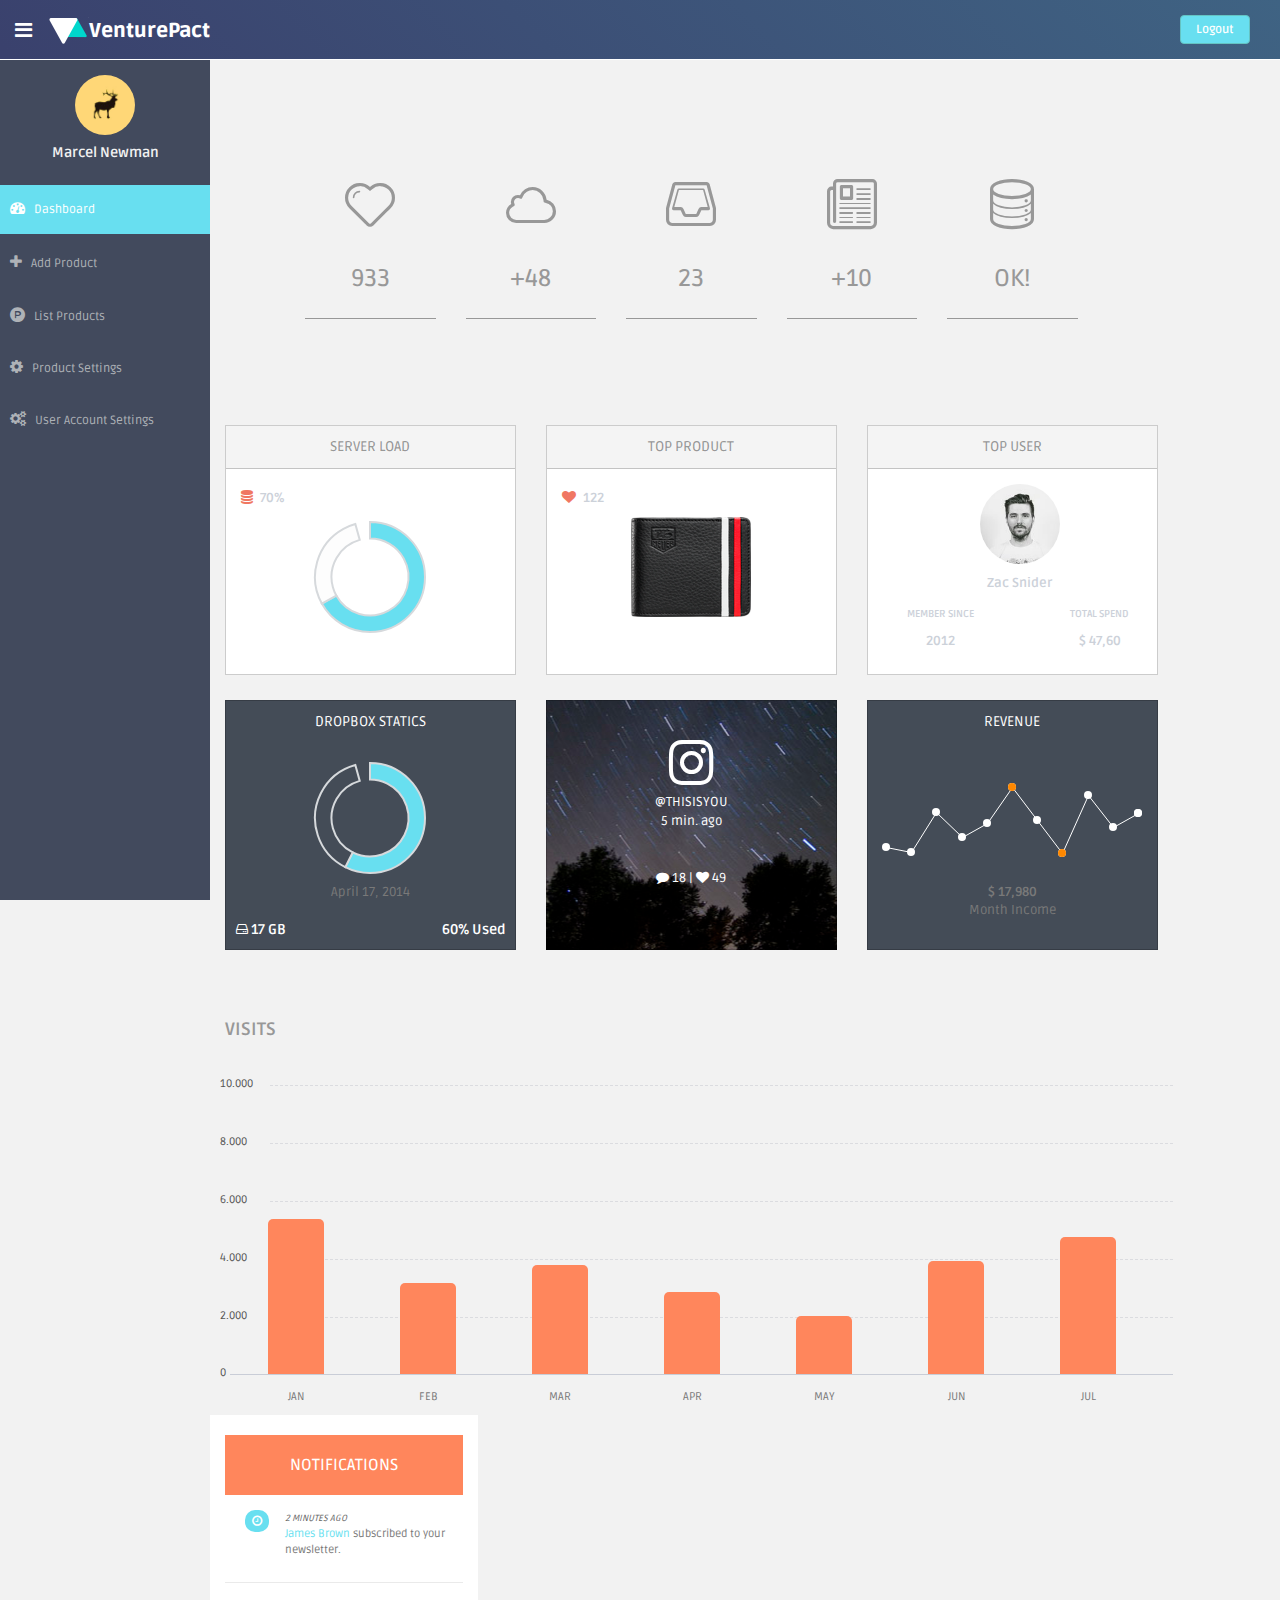
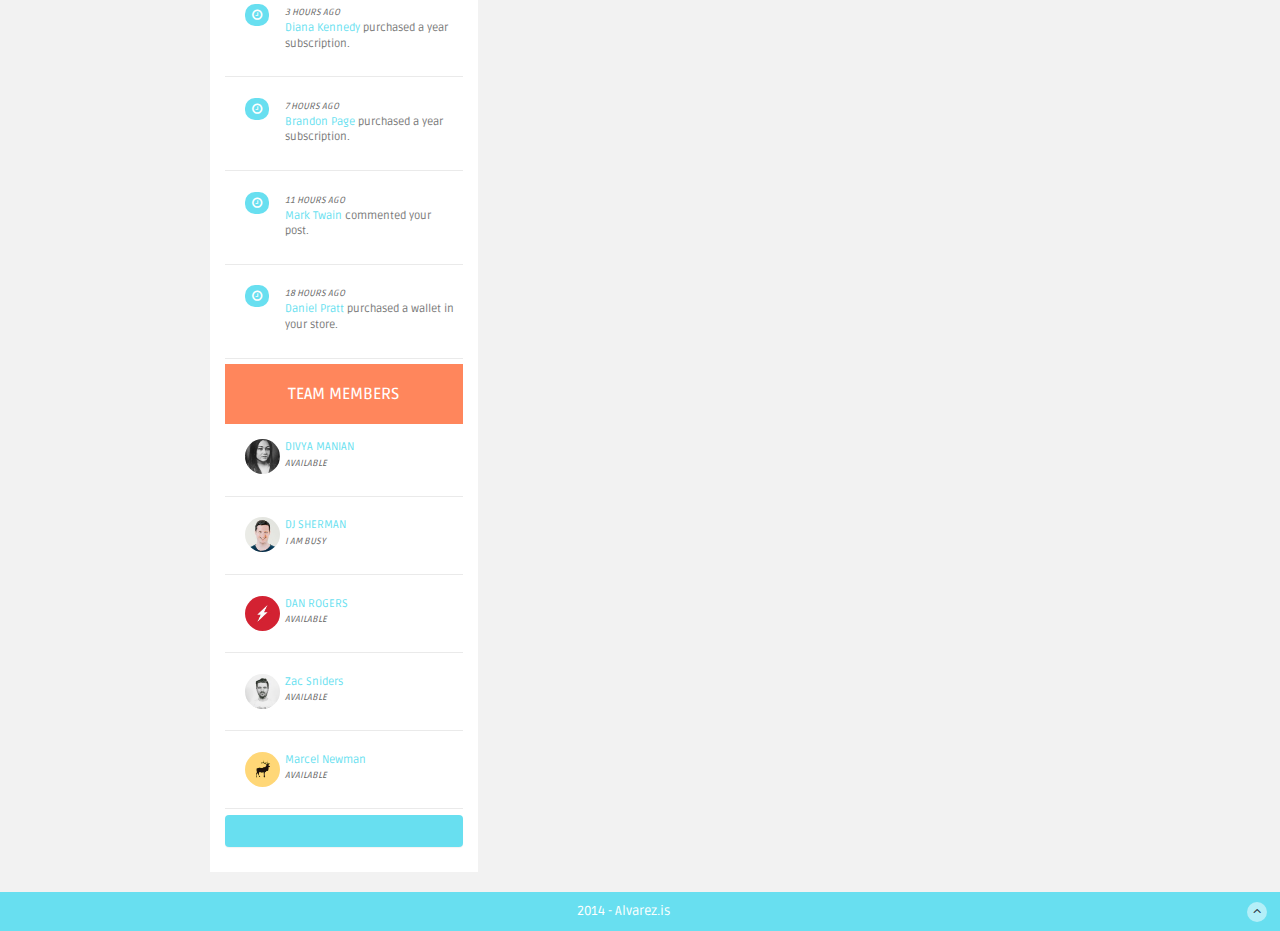
==== commit 80480002: "list Product added" ====
--- a/themes/Design/dashboard/index.html
+++ b/themes/Design/dashboard/index.html
@@ -1,365 +1,579 @@
 <!DOCTYPE html>
 <html lang="en">
-	<head>
-		<meta charset="utf-8">
-		<meta name="viewport" content="width=device-width, initial-scale=1.0">
-		<meta name="description" content="">
-		<meta name="author" content="Dashboard">
-		<meta name="keyword" content="Dashboard, Bootstrap, Admin, Template, Theme, Responsive, Fluid, Retina">
-
-		<title>DASHGUM - FREE Bootstrap Admin Template</title>
-
-		<!-- Bootstrap core CSS -->
-		<link href="imp/css/bootstrap.css" rel="stylesheet">
-		<!--external css-->
-		<link rel="stylesheet" href="https://maxcdn.bootstrapcdn.com/font-awesome/4.5.0/css/font-awesome.min.css">
-		<link rel="stylesheet" type="text/css" href="imp/css/zabuto_calendar.css">
-		<link rel="stylesheet" type="text/css" href="imp/js/gritter/css/jquery.gritter.css" />
-		<link rel="stylesheet" type="text/css" href="imp/lineicons/style.css">
-
-		<!-- Custom styles for this template -->
-		<link href="imp/css/style.css" rel="stylesheet">
-		<link href="imp/css/style-responsive.css" rel="stylesheet">
-
-		<script src="imp/js/chart-master/Chart.js"></script>
-
-		<!-- HTML5 shim and Respond.js IE8 support of HTML5 elements and media queries -->
-		<!--[if lt IE 9]>
-			<script src="https://oss.maxcdn.com/libs/html5shiv/3.7.0/html5shiv.js"></script>
-			<script src="https://oss.maxcdn.com/libs/respond.js/1.4.2/respond.min.js"></script>
-		<![endif]-->
-	</head>
-
-	<body>
-
-	<section id="container" >
-		<!--header start-->
-		<header class="header black-bg">
-			<div class="sidebar-toggle-box">
-					<div class="fa fa-bars tooltips" data-placement="right" data-original-title="Toggle Navigation"></div>
-			</div>
-			<!--logo start-->
-			<a href="index.html" class="logo"><img src="imp/img/vp_icon.png"><b>VenturePact</b></a>
-			<!--logo end-->
-			<div class="top-menu">
-				<ul class="nav pull-right top-menu">
-							<li><a class="logout" href="#">Logout</a></li>
-				</ul>
-			</div>
-		</header>
-		<!--header end-->
-		<!--sidebar start-->
-		<aside>
-			<div id="sidebar"  class="nav-collapse ">
-				<!-- sidebar menu start-->
-				<ul class="sidebar-menu" id="nav-accordion">
-					<p class="centered"><a href="profile.html"><img src="imp/img/ui-sam.jpg" class="img-circle" width="60"></a></p>
-						<h5 class="centered">Vivek Behera</h5>
-
-						<li class="mt">
-							<a class="active" href="index.html">
-									<i class="fa fa-dashboard"></i>
-									<span>Dashboard</span>
-							</a>
-						</li>
-
-						<li>
-							<a href="javascript:;" >
-								<i class="fa fa-plus"></i>
-								<span>Add Product</span>
-							</a>
-						</li>
-
-						<li class="sub-menu">
-							<a href="javascript:;" >
-								<i class="fa fa-product-hunt"></i>
-								<span>List Products</span>
-							</a>
-							<ul class="sub">
-								<li class="active"><a  href="#">Product A</a></li>
-								<li><a  href="#">Product B</a></li>
-								<li><a  href="#">Product C</a></li>
-							</ul>
-						</li>
-						<li class="sub-menu">
-							<a href="javascript:;" >
-								<i class="fa fa-cog"></i>
-								<span>Product Settings</span>
-							</a>
-							<ul class="sub">
-								<li><a  href="#">Product A</a></li>
-								<li><a  href="#">Product B</a></li>
-								<li><a  href="#">Product C</a></li>
-							</ul>
-						</li>
-						<li>
-							<a href="javascript:;" >
-								<i class="fa fa-cogs"></i>
-								<span>User Account Settings</span>
-							</a>
-						</li>
-
-					</ul>
-					<!-- sidebar menu end-->
-			</div>
-		</aside>
-		<!--sidebar end-->
-		<!--main content start-->
-		<section id="main-content">
-			<section class="wrapper">
-				<div class="row">
-					<div class="main-chart">
-
-						<div class="row mtbox">
-							<div class="col-md-2 col-sm-2 col-md-offset-1 box0">
-								<div class="box1">
-									<span class="li_heart"></span>
-									<h3>Salesforce</h3>
+  <head>
+    <meta charset="utf-8">
+    <meta name="viewport" content="width=device-width, initial-scale=1.0">
+    <meta name="description" content="">
+    <meta name="author" content="Dashboard">
+    <meta name="keyword" content="Dashboard, Bootstrap, Admin, Template, Theme, Responsive, Fluid, Retina">
+
+    <title>DASHGUM - FREE Bootstrap Admin Template</title>
+
+    <!-- Bootstrap core CSS -->
+    <link href="imp/css/bootstrap.css" rel="stylesheet">
+    <!--external css-->
+    <link rel="stylesheet" href="https://maxcdn.bootstrapcdn.com/font-awesome/4.5.0/css/font-awesome.min.css">
+    <link rel="stylesheet" type="text/css" href="imp/css/zabuto_calendar.css">
+    <link rel="stylesheet" type="text/css" href="imp/js/gritter/css/jquery.gritter.css" />
+    <link rel="stylesheet" type="text/css" href="imp/lineicons/style.css">
+
+    <!-- Custom styles for this template -->
+    <link href="imp/css/style.css" rel="stylesheet">
+    <link href="imp/css/style-responsive.css" rel="stylesheet">
+
+    <script src="imp/js/chart-master/Chart.js"></script>
+
+    <!-- HTML5 shim and Respond.js IE8 support of HTML5 elements and media queries -->
+    <!--[if lt IE 9]>
+      <script src="https://oss.maxcdn.com/libs/html5shiv/3.7.0/html5shiv.js"></script>
+      <script src="https://oss.maxcdn.com/libs/respond.js/1.4.2/respond.min.js"></script>
+    <![endif]-->
+  </head>
+
+  <body>
+
+  <section id="container" >
+      <!-- **********************************************************************************************************************************************************
+      TOP BAR CONTENT & NOTIFICATIONS
+      *********************************************************************************************************************************************************** -->
+      <!--header start-->
+      <header class="header black-bg">
+              <div class="sidebar-toggle-box">
+                  <div class="fa fa-bars tooltips" data-placement="right" data-original-title="Toggle Navigation"></div>
+              </div>
+            <!--logo start-->
+            <a href="index.html" class="logo"><img src="imp/img/vp_icon.png"><b>VenturePact</b></a>
+            <!--logo end-->
+            <div class="top-menu">
+            	<ul class="nav pull-right top-menu">
+                    <li><a class="logout" href="login.html">Logout</a></li>
+            	</ul>
+            </div>
+        </header>
+      <!--header end-->
+
+      <!-- **********************************************************************************************************************************************************
+      MAIN SIDEBAR MENU
+      *********************************************************************************************************************************************************** -->
+      <!--sidebar start-->
+      <aside>
+          <div id="sidebar"  class="nav-collapse ">
+              <!-- sidebar menu start-->
+              <ul class="sidebar-menu" id="nav-accordion">
+
+              	  <p class="centered"><a href="profile.html"><img src="imp/img/ui-sam.jpg" class="img-circle" width="60"></a></p>
+              	  <h5 class="centered">Marcel Newman</h5>
+
+                  <li class="mt">
+                      <a class="active" href="index.html">
+                          <i class="fa fa-dashboard"></i>
+                          <span>Dashboard</span>
+                      </a>
+                  </li>
+
+                  <li>
+                      <a href="javascript:;" >
+                          <i class="fa fa-plus"></i>
+                          <span>Add Product</span>
+                      </a>
+                  </li>
+
+                  <li class="sub-menu">
+                      <a href="javascript:;" >
+                          <i class="fa fa-product-hunt"></i>
+                          <span>List Products</span>
+                      </a>
+                      <ul class="sub">
+                          <li><a  href="calendar.html">Product A</a></li>
+                          <li><a  href="gallery.html">Product B</a></li>
+                          <li><a  href="todo_list.html">Product C</a></li>
+                      </ul>
+                  </li>
+                  <li class="sub-menu">
+                      <a href="javascript:;" >
+                          <i class="fa fa-cog"></i>
+                          <span>Product Settings</span>
+                      </a>
+                      <ul class="sub">
+                          <li><a  href="blank.html">Product A</a></li>
+                          <li><a  href="login.html">Product B</a></li>
+                          <li><a  href="lock_screen.html">Product C</a></li>
+                      </ul>
+                  </li>
+                  <li class="sub-menu">
+                      <a href="javascript:;" >
+                          <i class="fa fa-cogs"></i>
+                          <span>User Account Settings</span>
+                      </a>
+                  </li>
+
+              </ul>
+              <!-- sidebar menu end-->
+          </div>
+      </aside>
+      <!--sidebar end-->
+
+      <!-- **********************************************************************************************************************************************************
+      MAIN CONTENT
+      *********************************************************************************************************************************************************** -->
+      <!--main content start-->
+      <section id="main-content">
+          <section class="wrapper">
+
+              <div class="row">
+                  <div class="col-lg-9 main-chart">
+
+                  	<div class="row mtbox">
+                  		<div class="col-md-2 col-sm-2 col-md-offset-1 box0">
+                  			<div class="box1">
+					  			<span class="li_heart"></span>
+					  			<h3>933</h3>
+                  			</div>
+					  			<p>933 People visited Product A till date. Whoohoo!</p>
+                  		</div>
+                  		<div class="col-md-2 col-sm-2 box0">
+                  			<div class="box1">
+					  			<span class="li_cloud"></span>
+					  			<h3>+48</h3>
+                  			</div>
+					  			<p>48 People eyed on Product A.</p>
+                  		</div>
+                  		<div class="col-md-2 col-sm-2 box0">
+                  			<div class="box1">
+					  			<span class="li_stack"></span>
+					  			<h3>23</h3>
+                  			</div>
+					  			<p>You have 23 unread messages in your inbox.</p>
+                  		</div>
+                  		<div class="col-md-2 col-sm-2 box0">
+                  			<div class="box1">
+					  			<span class="li_news"></span>
+					  			<h3>+10</h3>
+                  			</div>
+					  			<p>More than 10 news were added in your reader.</p>
+                  		</div>
+                  		<div class="col-md-2 col-sm-2 box0">
+                  			<div class="box1">
+					  			<span class="li_data"></span>
+					  			<h3>OK!</h3>
+                  			</div>
+					  			<p>Your server is working perfectly. Relax & enjoy.</p>
+                  		</div>
+
+                  	</div><!-- /row mt -->
+
+
+                      <div class="row mt">
+                      <!-- SERVER STATUS PANELS -->
+                      	<div class="col-md-4 col-sm-4 mb">
+                      		<div class="white-panel pn donut-chart">
+                      			<div class="white-header">
+						  			<h5>SERVER LOAD</h5>
+                      			</div>
+								<div class="row">
+									<div class="col-sm-6 col-xs-6 goleft">
+										<p><i class="fa fa-database"></i> 70%</p>
+									</div>
+	                      		</div>
+								<canvas id="serverstatus01" height="120" width="120"></canvas>
+								<script>
+									var doughnutData = [
+											{
+												value: 70,
+												color:"#68dff0"
+											},
+											{
+												value : 30,
+												color : "#fdfdfd"
+											}
+										];
+										var myDoughnut = new Chart(document.getElementById("serverstatus01").getContext("2d")).Doughnut(doughnutData);
+								</script>
+	                      	</div><! --/grey-panel -->
+                      	</div><!-- /col-md-4-->
+
+
+                      	<div class="col-md-4 col-sm-4 mb">
+                      		<div class="white-panel pn">
+                      			<div class="white-header">
+						  			<h5>TOP PRODUCT</h5>
+                      			</div>
+								<div class="row">
+									<div class="col-sm-6 col-xs-6 goleft">
+										<p><i class="fa fa-heart"></i> 122</p>
+									</div>
+									<div class="col-sm-6 col-xs-6"></div>
+	                      		</div>
+	                      		<div class="centered">
+										<img src="imp/img/product.png" width="120">
+	                      		</div>
+                      		</div>
+                      	</div><!-- /col-md-4 -->
+
+						<div class="col-md-4 mb">
+							<!-- WHITE PANEL - TOP USER -->
+							<div class="white-panel pn">
+								<div class="white-header">
+									<h5>TOP USER</h5>
 								</div>
-								<p>Most trending of your products</p>
-							</div>
-
-							<div class="col-md-2 col-sm-2 box0">
-								<div class="box1">
-									<span class="li_user"></span>
-									<h3>9913</h3>
-								</div>
-								<p>Salesforce have a total of 9913 users.</p>
-							</div>
-
-							<div class="col-md-2 col-sm-2 box0">
-								<div class="box1">
-									<span class="li_eye"></span>
-									<h3>+1231</h3>
-								</div>
-								<p>Total 1231 people eyed on Salesforce profile</p>
-							</div>
-
-							<div class="col-md-2 col-sm-2 box0">
-								<div class="box1">
-									<span class="li_search"></span>
-									<h3>+91</h3>
-								</div>
-								<p>Salesforce have been searched over 91 times.</p>
-							</div>
-
-							<div class="col-md-2 col-sm-2 box0">
-								<div class="box1">
-									<span class="li_vallet"></span>
-									<h3>+3</h3>
-								</div>
-								<p>Total 3 transactions have been made for Salesforce.</p>
-							</div>
-						</div><!-- /row mt -->
-
-
-						<div class="row mt">
-							<div class="col-md-4 col-sm-4 mb">
-								<div class="white-panel pn">
-									<div class="white-header">
-										<h5>TOP PRODUCT</h5>
+								<p><img src="imp/img/ui-zac.jpg" class="img-circle" width="80"></p>
+								<p><b>Zac Snider</b></p>
+								<div class="row">
+									<div class="col-md-6">
+										<p class="small mt">MEMBER SINCE</p>
+										<p>2012</p>
 									</div>
-									<div class="row">
-										<div class="col-sm-6 col-xs-6 goleft">
-											<p><i class="fa fa-heart"></i> 122</p>
-										</div>
-										<div class="col-sm-6 col-xs-6"></div>
-									</div>
-									<div class="centered">
-										<img src="imp/img/product.png" width="120">
+									<div class="col-md-6">
+										<p class="small mt">TOTAL SPEND</p>
+										<p>$ 47,60</p>
 									</div>
 								</div>
-							</div><!-- /col-md-4 -->
-
-							<div class="col-md-4 col-sm-4 mb">
-								<div class="white-panel pn donut-chart">
-									<div class="white-header">
-										<h5>Ratings</h5>
+							</div>
+						</div><!-- /col-md-4 -->
+
+
+                    </div><!-- /row -->
+
+
+					<div class="row">
+						<!-- TWITTER PANEL -->
+						<div class="col-md-4 mb">
+                      		<div class="darkblue-panel pn">
+                      			<div class="darkblue-header">
+						  			<h5>DROPBOX STATICS</h5>
+                      			</div>
+								<canvas id="serverstatus02" height="120" width="120"></canvas>
+								<script>
+									var doughnutData = [
+											{
+												value: 60,
+												color:"#68dff0"
+											},
+											{
+												value : 40,
+												color : "#444c57"
+											}
+										];
+										var myDoughnut = new Chart(document.getElementById("serverstatus02").getContext("2d")).Doughnut(doughnutData);
+								</script>
+								<p>April 17, 2014</p>
+								<footer>
+									<div class="pull-left">
+										<h5><i class="fa fa-hdd-o"></i> 17 GB</h5>
 									</div>
-									<div class="row">
-										<div class="col-sm-6 col-xs-6 goleft">
-											<p><i class="fa fa-star"></i> 4.2</p>
-										</div>
+									<div class="pull-right">
+										<h5>60% Used</h5>
 									</div>
-									<canvas id="serverstatus01" height="120" width="120"></canvas>
-									<script>
-										var doughnutData = [
-												{
-													value: 70,
-													color:"#f07762"
-												},
-												{
-													value : 30,
-													color : "#fdfdfd"
-												}
-											];
-											var myDoughnut = new Chart(document.getElementById("serverstatus01").getContext("2d")).Doughnut(doughnutData);
-									</script>
-								</div><!--/grey-panel -->
-							</div><!-- /col-md-4-->
-
-							<div class="col-md-4 mb">
-								<!-- WHITE PANEL - TOP USER -->
-								<div class="white-panel pn">
-									<div class="white-header">
-										<h5>Transactions</h5>
-									</div>
-									<p><img src="imp/img/ui-zac.jpg" class="img-circle" width="80"></p>
-									<p class="dark"><b>Salesforce</b></p>
-									<div class="row">
-										<div class="col-md-6 vpOrange">
-											<p class="small mt vpOrange">Done</p>
-											<p>$129</p>
-										</div>
-										<div class="col-md-6 vpOrange">
-											<p class="small mt vpOrange">Pending</p>
-											<p>$47</p>
-										</div>
-									</div>
+								</footer>
+                      		</div><! -- /darkblue panel -->
+						</div><!-- /col-md-4 -->
+
+
+						<div class="col-md-4 mb">
+							<!-- INSTAGRAM PANEL -->
+							<div class="instagram-panel pn">
+								<i class="fa fa-instagram fa-4x"></i>
+								<p>@THISISYOU<br/>
+									5 min. ago
+								</p>
+								<p><i class="fa fa-comment"></i> 18 | <i class="fa fa-heart"></i> 49</p>
+							</div>
+						</div><!-- /col-md-4 -->
+
+						<div class="col-md-4 col-sm-4 mb">
+							<!-- REVENUE PANEL -->
+							<div class="darkblue-panel pn">
+								<div class="darkblue-header">
+									<h5>REVENUE</h5>
 								</div>
-							</div><!-- /col-md-4 -->
-
-						</div><!-- /row -->
-
-						<div class="row mt">
-							<!--CUSTOM CHART START -->
-							<div class="border-head">
-									<h3>LEAD STATS</h3>
+								<div class="chart mt">
+									<div class="sparkline" data-type="line" data-resize="true" data-height="75" data-width="90%" data-line-width="1" data-line-color="#fff" data-spot-color="#fff" data-fill-color="" data-highlight-line-color="#fff" data-spot-radius="4" data-data="[200,135,667,333,526,996,564,123,890,464,655]"></div>
+								</div>
+								<p class="mt"><b>$ 17,980</b><br/>Month Income</p>
 							</div>
-							<div class="custom-bar-chart">
-									<ul class="y-axis">
-											<li><span>10.000</span></li>
-											<li><span>8.000</span></li>
-											<li><span>6.000</span></li>
-											<li><span>4.000</span></li>
-											<li><span>2.000</span></li>
-											<li><span>0</span></li>
-									</ul>
-									<div class="bar">
-											<div class="title">JAN</div>
-											<div class="value tooltips" data-original-title="8.500" data-toggle="tooltip" data-placement="top">85%</div>
-									</div>
-									<div class="bar ">
-											<div class="title">FEB</div>
-											<div class="value tooltips" data-original-title="5.000" data-toggle="tooltip" data-placement="top">50%</div>
-									</div>
-									<div class="bar ">
-											<div class="title">MAR</div>
-											<div class="value tooltips" data-original-title="6.000" data-toggle="tooltip" data-placement="top">60%</div>
-									</div>
-									<div class="bar ">
-											<div class="title">APR</div>
-											<div class="value tooltips" data-original-title="4.500" data-toggle="tooltip" data-placement="top">45%</div>
-									</div>
-									<div class="bar">
-											<div class="title">MAY</div>
-											<div class="value tooltips" data-original-title="3.200" data-toggle="tooltip" data-placement="top">32%</div>
-									</div>
-									<div class="bar ">
-											<div class="title">JUN</div>
-											<div class="value tooltips" data-original-title="6.200" data-toggle="tooltip" data-placement="top">62%</div>
-									</div>
-									<div class="bar">
-											<div class="title">JUL</div>
-											<div class="value tooltips" data-original-title="7.500" data-toggle="tooltip" data-placement="top">75%</div>
-									</div>
-							</div>
-										<!--custom chart end-->
-						</div><!-- /row -->
-					</div>
-				</div>
-			</section>
-		</section>
-	<!--footer start-->
-	<footer class="site-footer">
-			<div class="text-center">
-					2014 - Alvarez.is
-					<a href="index.html#" class="go-top">
-							<i class="fa fa-angle-up"></i>
-					</a>
-			</div>
-	</footer>
-	<!--footer end-->
-	</section>
-
-
-
-		<!-- js placed at the end of the document so the pages load faster -->
-		<script src="imp/js/jquery.js"></script>
-		<script src="imp/js/jquery-1.8.3.min.js"></script>
-		<script src="imp/js/bootstrap.min.js"></script>
-		<script class="include" type="text/javascript" src="imp/js/jquery.dcjqaccordion.2.7.js"></script>
-		<script src="imp/js/jquery.scrollTo.min.js"></script>
-		<script src="imp/js/jquery.nicescroll.js" type="text/javascript"></script>
-		<script src="imp/js/jquery.sparkline.js"></script>
-
-
-		<!--common script for all pages-->
-		<script src="imp/js/common-scripts.js"></script>
-
-		<!-- <script type="text/javascript" src="imp/js/gritter/js/jquery.gritter.js"></script> -->
-		<!-- <script type="text/javascript" src="imp/js/gritter-conf.js"></script> -->
-
-		<!--script for this page-->
-		<script src="imp/js/sparkline-chart.js"></script>
+						</div><!-- /col-md-4 -->
+
+					</div><!-- /row -->
+
+					<div class="row mt">
+                      <!--CUSTOM CHART START -->
+                      <div class="border-head">
+                          <h3>VISITS</h3>
+                      </div>
+                      <div class="custom-bar-chart">
+                          <ul class="y-axis">
+                              <li><span>10.000</span></li>
+                              <li><span>8.000</span></li>
+                              <li><span>6.000</span></li>
+                              <li><span>4.000</span></li>
+                              <li><span>2.000</span></li>
+                              <li><span>0</span></li>
+                          </ul>
+                          <div class="bar">
+                              <div class="title">JAN</div>
+                              <div class="value tooltips" data-original-title="8.500" data-toggle="tooltip" data-placement="top">85%</div>
+                          </div>
+                          <div class="bar ">
+                              <div class="title">FEB</div>
+                              <div class="value tooltips" data-original-title="5.000" data-toggle="tooltip" data-placement="top">50%</div>
+                          </div>
+                          <div class="bar ">
+                              <div class="title">MAR</div>
+                              <div class="value tooltips" data-original-title="6.000" data-toggle="tooltip" data-placement="top">60%</div>
+                          </div>
+                          <div class="bar ">
+                              <div class="title">APR</div>
+                              <div class="value tooltips" data-original-title="4.500" data-toggle="tooltip" data-placement="top">45%</div>
+                          </div>
+                          <div class="bar">
+                              <div class="title">MAY</div>
+                              <div class="value tooltips" data-original-title="3.200" data-toggle="tooltip" data-placement="top">32%</div>
+                          </div>
+                          <div class="bar ">
+                              <div class="title">JUN</div>
+                              <div class="value tooltips" data-original-title="6.200" data-toggle="tooltip" data-placement="top">62%</div>
+                          </div>
+                          <div class="bar">
+                              <div class="title">JUL</div>
+                              <div class="value tooltips" data-original-title="7.500" data-toggle="tooltip" data-placement="top">75%</div>
+                          </div>
+                      </div>
+                      <!--custom chart end-->
+					</div><!-- /row -->
+
+                  </div><!-- /col-lg-9 END SECTION MIDDLE -->
+
+
+      <!-- **********************************************************************************************************************************************************
+      RIGHT SIDEBAR CONTENT
+      *********************************************************************************************************************************************************** -->
+
+                  <div class="col-lg-3 ds">
+                    <!--COMPLETED ACTIONS DONUTS CHART-->
+						<h3>NOTIFICATIONS</h3>
+
+                      <!-- First Action -->
+                      <div class="desc">
+                      	<div class="thumb">
+                      		<span class="badge bg-theme"><i class="fa fa-clock-o"></i></span>
+                      	</div>
+                      	<div class="details">
+                      		<p><muted>2 Minutes Ago</muted><br/>
+                      		   <a href="#">James Brown</a> subscribed to your newsletter.<br/>
+                      		</p>
+                      	</div>
+                      </div>
+                      <!-- Second Action -->
+                      <div class="desc">
+                      	<div class="thumb">
+                      		<span class="badge bg-theme"><i class="fa fa-clock-o"></i></span>
+                      	</div>
+                      	<div class="details">
+                      		<p><muted>3 Hours Ago</muted><br/>
+                      		   <a href="#">Diana Kennedy</a> purchased a year subscription.<br/>
+                      		</p>
+                      	</div>
+                      </div>
+                      <!-- Third Action -->
+                      <div class="desc">
+                      	<div class="thumb">
+                      		<span class="badge bg-theme"><i class="fa fa-clock-o"></i></span>
+                      	</div>
+                      	<div class="details">
+                      		<p><muted>7 Hours Ago</muted><br/>
+                      		   <a href="#">Brandon Page</a> purchased a year subscription.<br/>
+                      		</p>
+                      	</div>
+                      </div>
+                      <!-- Fourth Action -->
+                      <div class="desc">
+                      	<div class="thumb">
+                      		<span class="badge bg-theme"><i class="fa fa-clock-o"></i></span>
+                      	</div>
+                      	<div class="details">
+                      		<p><muted>11 Hours Ago</muted><br/>
+                      		   <a href="#">Mark Twain</a> commented your post.<br/>
+                      		</p>
+                      	</div>
+                      </div>
+                      <!-- Fifth Action -->
+                      <div class="desc">
+                      	<div class="thumb">
+                      		<span class="badge bg-theme"><i class="fa fa-clock-o"></i></span>
+                      	</div>
+                      	<div class="details">
+                      		<p><muted>18 Hours Ago</muted><br/>
+                      		   <a href="#">Daniel Pratt</a> purchased a wallet in your store.<br/>
+                      		</p>
+                      	</div>
+                      </div>
+
+                       <!-- USERS ONLINE SECTION -->
+						<h3>TEAM MEMBERS</h3>
+                      <!-- First Member -->
+                      <div class="desc">
+                      	<div class="thumb">
+                      		<img class="img-circle" src="imp/img/ui-divya.jpg" width="35px" height="35px" align="">
+                      	</div>
+                      	<div class="details">
+                      		<p><a href="#">DIVYA MANIAN</a><br/>
+                      		   <muted>Available</muted>
+                      		</p>
+                      	</div>
+                      </div>
+                      <!-- Second Member -->
+                      <div class="desc">
+                      	<div class="thumb">
+                      		<img class="img-circle" src="imp/img/ui-sherman.jpg" width="35px" height="35px" align="">
+                      	</div>
+                      	<div class="details">
+                      		<p><a href="#">DJ SHERMAN</a><br/>
+                      		   <muted>I am Busy</muted>
+                      		</p>
+                      	</div>
+                      </div>
+                      <!-- Third Member -->
+                      <div class="desc">
+                      	<div class="thumb">
+                      		<img class="img-circle" src="imp/img/ui-danro.jpg" width="35px" height="35px" align="">
+                      	</div>
+                      	<div class="details">
+                      		<p><a href="#">DAN ROGERS</a><br/>
+                      		   <muted>Available</muted>
+                      		</p>
+                      	</div>
+                      </div>
+                      <!-- Fourth Member -->
+                      <div class="desc">
+                      	<div class="thumb">
+                      		<img class="img-circle" src="imp/img/ui-zac.jpg" width="35px" height="35px" align="">
+                      	</div>
+                      	<div class="details">
+                      		<p><a href="#">Zac Sniders</a><br/>
+                      		   <muted>Available</muted>
+                      		</p>
+                      	</div>
+                      </div>
+                      <!-- Fifth Member -->
+                      <div class="desc">
+                      	<div class="thumb">
+                      		<img class="img-circle" src="imp/img/ui-sam.jpg" width="35px" height="35px" align="">
+                      	</div>
+                      	<div class="details">
+                      		<p><a href="#">Marcel Newman</a><br/>
+                      		   <muted>Available</muted>
+                      		</p>
+                      	</div>
+                      </div>
+
+                        <!-- CALENDAR-->
+                        <div id="calendar" class="mb">
+                            <div class="panel green-panel no-margin">
+                                <div class="panel-body">
+                                    <div id="date-popover" class="popover top" style="cursor: pointer; disadding: block; margin-left: 33%; margin-top: -50px; width: 175px;">
+                                        <div class="arrow"></div>
+                                        <h3 class="popover-title" style="disadding: none;"></h3>
+                                        <div id="date-popover-content" class="popover-content"></div>
+                                    </div>
+                                    <div id="my-calendar"></div>
+                                </div>
+                            </div>
+                        </div><!-- / calendar -->
+
+                  </div><!-- /col-lg-3 -->
+              </div><! --/row -->
+          </section>
+      </section>
+
+      <!--main content end-->
+      <!--footer start-->
+      <footer class="site-footer">
+          <div class="text-center">
+              2014 - Alvarez.is
+              <a href="index.html#" class="go-top">
+                  <i class="fa fa-angle-up"></i>
+              </a>
+          </div>
+      </footer>
+      <!--footer end-->
+  </section>
+
+    <!-- js placed at the end of the document so the pages load faster -->
+    <script src="imp/js/jquery.js"></script>
+    <script src="imp/js/jquery-1.8.3.min.js"></script>
+    <script src="imp/js/bootstrap.min.js"></script>
+    <script class="include" type="text/javascript" src="imp/js/jquery.dcjqaccordion.2.7.js"></script>
+    <script src="imp/js/jquery.scrollTo.min.js"></script>
+    <script src="imp/js/jquery.nicescroll.js" type="text/javascript"></script>
+    <script src="imp/js/jquery.sparkline.js"></script>
+
+
+    <!--common script for all pages-->
+    <script src="imp/js/common-scripts.js"></script>
+
+    <!-- <script type="text/javascript" src="imp/js/gritter/js/jquery.gritter.js"></script> -->
+    <!-- <script type="text/javascript" src="imp/js/gritter-conf.js"></script> -->
+
+    <!--script for this page-->
+    <script src="imp/js/sparkline-chart.js"></script>
 	<script src="imp/js/zabuto_calendar.js"></script>
 
 	<script type="text/javascript">
-				$(document).ready(function () {
-				var unique_id = $.gritter.add({
-						// (string | mandatory) the heading of the notification
-						title: 'Welcome to Dashgum!',
-						// (string | mandatory) the text inside the notification
-						text: 'Hover me to enable the Close Button. You can hide the left sidebar clicking on the button next to the logo. Free version for <a href="http://blacktie.co" target="_blank" style="color:#ffd777">BlackTie.co</a>.',
-						// (string | optional) the image to display on the left
-						image: 'imp/img/ui-sam.jpg',
-						// (bool | optional) if you want it to fade out on its own or just sit there
-						sticky: true,
-						// (int | optional) the time you want it to be alive for before fading out
-						time: '',
-						// (string | optional) the class name you want to apply to that specific message
-						class_name: 'my-sticky-class'
-				});
-
-				return false;
-				});
+        $(document).ready(function () {
+        var unique_id = $.gritter.add({
+            // (string | mandatory) the heading of the notification
+            title: 'Welcome to Dashgum!',
+            // (string | mandatory) the text inside the notification
+            text: 'Hover me to enable the Close Button. You can hide the left sidebar clicking on the button next to the logo. Free version for <a href="http://blacktie.co" target="_blank" style="color:#ffd777">BlackTie.co</a>.',
+            // (string | optional) the image to display on the left
+            image: 'imp/img/ui-sam.jpg',
+            // (bool | optional) if you want it to fade out on its own or just sit there
+            sticky: true,
+            // (int | optional) the time you want it to be alive for before fading out
+            time: '',
+            // (string | optional) the class name you want to apply to that specific message
+            class_name: 'my-sticky-class'
+        });
+
+        return false;
+        });
 	</script>
 
 	<script type="application/javascript">
-				$(document).ready(function () {
-						$("#date-popover").popover({html: true, trigger: "manual"});
-						$("#date-popover").hide();
-						$("#date-popover").click(function (e) {
-								$(this).hide();
-						});
-
-						$("#my-calendar").zabuto_calendar({
-								action: function () {
-										return myDateFunction(this.id, false);
-								},
-								action_nav: function () {
-										return myNavFunction(this.id);
-								},
-								ajax: {
-										url: "show_data.php?action=1",
-										modal: true
-								},
-								legend: [
-										{type: "text", label: "Special event", badge: "00"},
-										{type: "block", label: "Regular event", }
-								]
-						});
-				});
-
-
-				function myNavFunction(id) {
-						$("#date-popover").hide();
-						var nav = $("#" + id).data("navigation");
-						var to = $("#" + id).data("to");
-						console.log('nav ' + nav + ' to: ' + to.month + '/' + to.year);
-				}
-		</script>
-
-
-	</body>
+        $(document).ready(function () {
+            $("#date-popover").popover({html: true, trigger: "manual"});
+            $("#date-popover").hide();
+            $("#date-popover").click(function (e) {
+                $(this).hide();
+            });
+
+            $("#my-calendar").zabuto_calendar({
+                action: function () {
+                    return myDateFunction(this.id, false);
+                },
+                action_nav: function () {
+                    return myNavFunction(this.id);
+                },
+                ajax: {
+                    url: "show_data.php?action=1",
+                    modal: true
+                },
+                legend: [
+                    {type: "text", label: "Special event", badge: "00"},
+                    {type: "block", label: "Regular event", }
+                ]
+            });
+        });
+
+
+        function myNavFunction(id) {
+            $("#date-popover").hide();
+            var nav = $("#" + id).data("navigation");
+            var to = $("#" + id).data("to");
+            console.log('nav ' + nav + ' to: ' + to.month + '/' + to.year);
+        }
+    </script>
+
+
+  </body>
 </html>
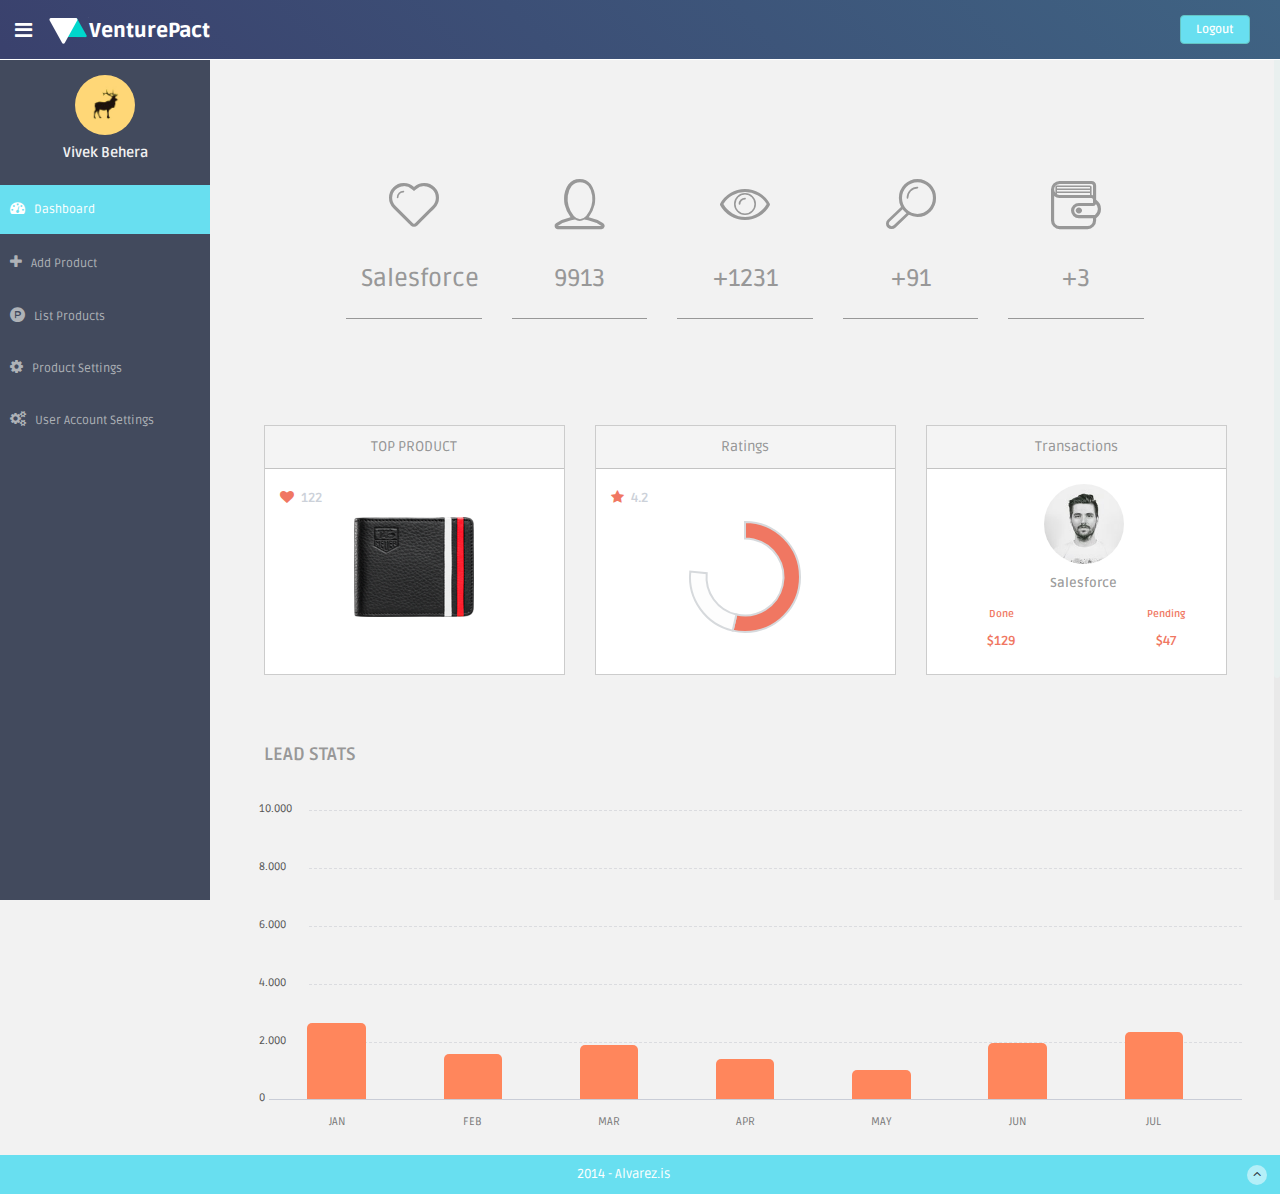
==== commit d401f243: "Merge branch 'master' of https://github.com/himanshuakatalli/internproject" ====
--- a/themes/Design/dashboard/index.html
+++ b/themes/Design/dashboard/index.html
@@ -1,579 +1,365 @@
 <!DOCTYPE html>
 <html lang="en">
-  <head>
-    <meta charset="utf-8">
-    <meta name="viewport" content="width=device-width, initial-scale=1.0">
-    <meta name="description" content="">
-    <meta name="author" content="Dashboard">
-    <meta name="keyword" content="Dashboard, Bootstrap, Admin, Template, Theme, Responsive, Fluid, Retina">
-
-    <title>DASHGUM - FREE Bootstrap Admin Template</title>
-
-    <!-- Bootstrap core CSS -->
-    <link href="imp/css/bootstrap.css" rel="stylesheet">
-    <!--external css-->
-    <link rel="stylesheet" href="https://maxcdn.bootstrapcdn.com/font-awesome/4.5.0/css/font-awesome.min.css">
-    <link rel="stylesheet" type="text/css" href="imp/css/zabuto_calendar.css">
-    <link rel="stylesheet" type="text/css" href="imp/js/gritter/css/jquery.gritter.css" />
-    <link rel="stylesheet" type="text/css" href="imp/lineicons/style.css">
-
-    <!-- Custom styles for this template -->
-    <link href="imp/css/style.css" rel="stylesheet">
-    <link href="imp/css/style-responsive.css" rel="stylesheet">
-
-    <script src="imp/js/chart-master/Chart.js"></script>
-
-    <!-- HTML5 shim and Respond.js IE8 support of HTML5 elements and media queries -->
-    <!--[if lt IE 9]>
-      <script src="https://oss.maxcdn.com/libs/html5shiv/3.7.0/html5shiv.js"></script>
-      <script src="https://oss.maxcdn.com/libs/respond.js/1.4.2/respond.min.js"></script>
-    <![endif]-->
-  </head>
-
-  <body>
-
-  <section id="container" >
-      <!-- **********************************************************************************************************************************************************
-      TOP BAR CONTENT & NOTIFICATIONS
-      *********************************************************************************************************************************************************** -->
-      <!--header start-->
-      <header class="header black-bg">
-              <div class="sidebar-toggle-box">
-                  <div class="fa fa-bars tooltips" data-placement="right" data-original-title="Toggle Navigation"></div>
-              </div>
-            <!--logo start-->
-            <a href="index.html" class="logo"><img src="imp/img/vp_icon.png"><b>VenturePact</b></a>
-            <!--logo end-->
-            <div class="top-menu">
-            	<ul class="nav pull-right top-menu">
-                    <li><a class="logout" href="login.html">Logout</a></li>
-            	</ul>
-            </div>
-        </header>
-      <!--header end-->
-
-      <!-- **********************************************************************************************************************************************************
-      MAIN SIDEBAR MENU
-      *********************************************************************************************************************************************************** -->
-      <!--sidebar start-->
-      <aside>
-          <div id="sidebar"  class="nav-collapse ">
-              <!-- sidebar menu start-->
-              <ul class="sidebar-menu" id="nav-accordion">
-
-              	  <p class="centered"><a href="profile.html"><img src="imp/img/ui-sam.jpg" class="img-circle" width="60"></a></p>
-              	  <h5 class="centered">Marcel Newman</h5>
-
-                  <li class="mt">
-                      <a class="active" href="index.html">
-                          <i class="fa fa-dashboard"></i>
-                          <span>Dashboard</span>
-                      </a>
-                  </li>
-
-                  <li>
-                      <a href="javascript:;" >
-                          <i class="fa fa-plus"></i>
-                          <span>Add Product</span>
-                      </a>
-                  </li>
-
-                  <li class="sub-menu">
-                      <a href="javascript:;" >
-                          <i class="fa fa-product-hunt"></i>
-                          <span>List Products</span>
-                      </a>
-                      <ul class="sub">
-                          <li><a  href="calendar.html">Product A</a></li>
-                          <li><a  href="gallery.html">Product B</a></li>
-                          <li><a  href="todo_list.html">Product C</a></li>
-                      </ul>
-                  </li>
-                  <li class="sub-menu">
-                      <a href="javascript:;" >
-                          <i class="fa fa-cog"></i>
-                          <span>Product Settings</span>
-                      </a>
-                      <ul class="sub">
-                          <li><a  href="blank.html">Product A</a></li>
-                          <li><a  href="login.html">Product B</a></li>
-                          <li><a  href="lock_screen.html">Product C</a></li>
-                      </ul>
-                  </li>
-                  <li class="sub-menu">
-                      <a href="javascript:;" >
-                          <i class="fa fa-cogs"></i>
-                          <span>User Account Settings</span>
-                      </a>
-                  </li>
-
-              </ul>
-              <!-- sidebar menu end-->
-          </div>
-      </aside>
-      <!--sidebar end-->
-
-      <!-- **********************************************************************************************************************************************************
-      MAIN CONTENT
-      *********************************************************************************************************************************************************** -->
-      <!--main content start-->
-      <section id="main-content">
-          <section class="wrapper">
-
-              <div class="row">
-                  <div class="col-lg-9 main-chart">
-
-                  	<div class="row mtbox">
-                  		<div class="col-md-2 col-sm-2 col-md-offset-1 box0">
-                  			<div class="box1">
-					  			<span class="li_heart"></span>
-					  			<h3>933</h3>
-                  			</div>
-					  			<p>933 People visited Product A till date. Whoohoo!</p>
-                  		</div>
-                  		<div class="col-md-2 col-sm-2 box0">
-                  			<div class="box1">
-					  			<span class="li_cloud"></span>
-					  			<h3>+48</h3>
-                  			</div>
-					  			<p>48 People eyed on Product A.</p>
-                  		</div>
-                  		<div class="col-md-2 col-sm-2 box0">
-                  			<div class="box1">
-					  			<span class="li_stack"></span>
-					  			<h3>23</h3>
-                  			</div>
-					  			<p>You have 23 unread messages in your inbox.</p>
-                  		</div>
-                  		<div class="col-md-2 col-sm-2 box0">
-                  			<div class="box1">
-					  			<span class="li_news"></span>
-					  			<h3>+10</h3>
-                  			</div>
-					  			<p>More than 10 news were added in your reader.</p>
-                  		</div>
-                  		<div class="col-md-2 col-sm-2 box0">
-                  			<div class="box1">
-					  			<span class="li_data"></span>
-					  			<h3>OK!</h3>
-                  			</div>
-					  			<p>Your server is working perfectly. Relax & enjoy.</p>
-                  		</div>
-
-                  	</div><!-- /row mt -->
-
-
-                      <div class="row mt">
-                      <!-- SERVER STATUS PANELS -->
-                      	<div class="col-md-4 col-sm-4 mb">
-                      		<div class="white-panel pn donut-chart">
-                      			<div class="white-header">
-						  			<h5>SERVER LOAD</h5>
-                      			</div>
-								<div class="row">
-									<div class="col-sm-6 col-xs-6 goleft">
-										<p><i class="fa fa-database"></i> 70%</p>
-									</div>
-	                      		</div>
-								<canvas id="serverstatus01" height="120" width="120"></canvas>
-								<script>
-									var doughnutData = [
-											{
-												value: 70,
-												color:"#68dff0"
-											},
-											{
-												value : 30,
-												color : "#fdfdfd"
-											}
-										];
-										var myDoughnut = new Chart(document.getElementById("serverstatus01").getContext("2d")).Doughnut(doughnutData);
-								</script>
-	                      	</div><! --/grey-panel -->
-                      	</div><!-- /col-md-4-->
-
-
-                      	<div class="col-md-4 col-sm-4 mb">
-                      		<div class="white-panel pn">
-                      			<div class="white-header">
-						  			<h5>TOP PRODUCT</h5>
-                      			</div>
-								<div class="row">
-									<div class="col-sm-6 col-xs-6 goleft">
-										<p><i class="fa fa-heart"></i> 122</p>
-									</div>
-									<div class="col-sm-6 col-xs-6"></div>
-	                      		</div>
-	                      		<div class="centered">
+	<head>
+		<meta charset="utf-8">
+		<meta name="viewport" content="width=device-width, initial-scale=1.0">
+		<meta name="description" content="">
+		<meta name="author" content="Dashboard">
+		<meta name="keyword" content="Dashboard, Bootstrap, Admin, Template, Theme, Responsive, Fluid, Retina">
+
+		<title>DASHGUM - FREE Bootstrap Admin Template</title>
+
+		<!-- Bootstrap core CSS -->
+		<link href="imp/css/bootstrap.css" rel="stylesheet">
+		<!--external css-->
+		<link rel="stylesheet" href="https://maxcdn.bootstrapcdn.com/font-awesome/4.5.0/css/font-awesome.min.css">
+		<link rel="stylesheet" type="text/css" href="imp/css/zabuto_calendar.css">
+		<link rel="stylesheet" type="text/css" href="imp/js/gritter/css/jquery.gritter.css" />
+		<link rel="stylesheet" type="text/css" href="imp/lineicons/style.css">
+
+		<!-- Custom styles for this template -->
+		<link href="imp/css/style.css" rel="stylesheet">
+		<link href="imp/css/style-responsive.css" rel="stylesheet">
+
+		<script src="imp/js/chart-master/Chart.js"></script>
+
+		<!-- HTML5 shim and Respond.js IE8 support of HTML5 elements and media queries -->
+		<!--[if lt IE 9]>
+			<script src="https://oss.maxcdn.com/libs/html5shiv/3.7.0/html5shiv.js"></script>
+			<script src="https://oss.maxcdn.com/libs/respond.js/1.4.2/respond.min.js"></script>
+		<![endif]-->
+	</head>
+
+	<body>
+
+	<section id="container" >
+		<!--header start-->
+		<header class="header black-bg">
+			<div class="sidebar-toggle-box">
+					<div class="fa fa-bars tooltips" data-placement="right" data-original-title="Toggle Navigation"></div>
+			</div>
+			<!--logo start-->
+			<a href="index.html" class="logo"><img src="imp/img/vp_icon.png"><b>VenturePact</b></a>
+			<!--logo end-->
+			<div class="top-menu">
+				<ul class="nav pull-right top-menu">
+							<li><a class="logout" href="#">Logout</a></li>
+				</ul>
+			</div>
+		</header>
+		<!--header end-->
+		<!--sidebar start-->
+		<aside>
+			<div id="sidebar"  class="nav-collapse ">
+				<!-- sidebar menu start-->
+				<ul class="sidebar-menu" id="nav-accordion">
+					<p class="centered"><a href="profile.html"><img src="imp/img/ui-sam.jpg" class="img-circle" width="60"></a></p>
+						<h5 class="centered">Vivek Behera</h5>
+
+						<li class="mt">
+							<a class="active" href="index.html">
+									<i class="fa fa-dashboard"></i>
+									<span>Dashboard</span>
+							</a>
+						</li>
+
+						<li>
+							<a href="javascript:;" >
+								<i class="fa fa-plus"></i>
+								<span>Add Product</span>
+							</a>
+						</li>
+
+						<li class="sub-menu">
+							<a href="javascript:;" >
+								<i class="fa fa-product-hunt"></i>
+								<span>List Products</span>
+							</a>
+							<ul class="sub">
+								<li class="active"><a  href="#">Product A</a></li>
+								<li><a  href="#">Product B</a></li>
+								<li><a  href="#">Product C</a></li>
+							</ul>
+						</li>
+						<li class="sub-menu">
+							<a href="javascript:;" >
+								<i class="fa fa-cog"></i>
+								<span>Product Settings</span>
+							</a>
+							<ul class="sub">
+								<li><a  href="#">Product A</a></li>
+								<li><a  href="#">Product B</a></li>
+								<li><a  href="#">Product C</a></li>
+							</ul>
+						</li>
+						<li>
+							<a href="javascript:;" >
+								<i class="fa fa-cogs"></i>
+								<span>User Account Settings</span>
+							</a>
+						</li>
+
+					</ul>
+					<!-- sidebar menu end-->
+			</div>
+		</aside>
+		<!--sidebar end-->
+		<!--main content start-->
+		<section id="main-content">
+			<section class="wrapper">
+				<div class="row">
+					<div class="main-chart">
+
+						<div class="row mtbox">
+							<div class="col-md-2 col-sm-2 col-md-offset-1 box0">
+								<div class="box1">
+									<span class="li_heart"></span>
+									<h3>Salesforce</h3>
+								</div>
+								<p>Most trending of your products</p>
+							</div>
+
+							<div class="col-md-2 col-sm-2 box0">
+								<div class="box1">
+									<span class="li_user"></span>
+									<h3>9913</h3>
+								</div>
+								<p>Salesforce have a total of 9913 users.</p>
+							</div>
+
+							<div class="col-md-2 col-sm-2 box0">
+								<div class="box1">
+									<span class="li_eye"></span>
+									<h3>+1231</h3>
+								</div>
+								<p>Total 1231 people eyed on Salesforce profile</p>
+							</div>
+
+							<div class="col-md-2 col-sm-2 box0">
+								<div class="box1">
+									<span class="li_search"></span>
+									<h3>+91</h3>
+								</div>
+								<p>Salesforce have been searched over 91 times.</p>
+							</div>
+
+							<div class="col-md-2 col-sm-2 box0">
+								<div class="box1">
+									<span class="li_vallet"></span>
+									<h3>+3</h3>
+								</div>
+								<p>Total 3 transactions have been made for Salesforce.</p>
+							</div>
+						</div><!-- /row mt -->
+
+
+						<div class="row mt">
+							<div class="col-md-4 col-sm-4 mb">
+								<div class="white-panel pn">
+									<div class="white-header">
+										<h5>TOP PRODUCT</h5>
+									</div>
+									<div class="row">
+										<div class="col-sm-6 col-xs-6 goleft">
+											<p><i class="fa fa-heart"></i> 122</p>
+										</div>
+										<div class="col-sm-6 col-xs-6"></div>
+									</div>
+									<div class="centered">
 										<img src="imp/img/product.png" width="120">
-	                      		</div>
-                      		</div>
-                      	</div><!-- /col-md-4 -->
-
-						<div class="col-md-4 mb">
-							<!-- WHITE PANEL - TOP USER -->
-							<div class="white-panel pn">
-								<div class="white-header">
-									<h5>TOP USER</h5>
-								</div>
-								<p><img src="imp/img/ui-zac.jpg" class="img-circle" width="80"></p>
-								<p><b>Zac Snider</b></p>
-								<div class="row">
-									<div class="col-md-6">
-										<p class="small mt">MEMBER SINCE</p>
-										<p>2012</p>
-									</div>
-									<div class="col-md-6">
-										<p class="small mt">TOTAL SPEND</p>
-										<p>$ 47,60</p>
-									</div>
-								</div>
-							</div>
-						</div><!-- /col-md-4 -->
-
-
-                    </div><!-- /row -->
-
-
-					<div class="row">
-						<!-- TWITTER PANEL -->
-						<div class="col-md-4 mb">
-                      		<div class="darkblue-panel pn">
-                      			<div class="darkblue-header">
-						  			<h5>DROPBOX STATICS</h5>
-                      			</div>
-								<canvas id="serverstatus02" height="120" width="120"></canvas>
-								<script>
-									var doughnutData = [
-											{
-												value: 60,
-												color:"#68dff0"
-											},
-											{
-												value : 40,
-												color : "#444c57"
-											}
-										];
-										var myDoughnut = new Chart(document.getElementById("serverstatus02").getContext("2d")).Doughnut(doughnutData);
-								</script>
-								<p>April 17, 2014</p>
-								<footer>
-									<div class="pull-left">
-										<h5><i class="fa fa-hdd-o"></i> 17 GB</h5>
-									</div>
-									<div class="pull-right">
-										<h5>60% Used</h5>
-									</div>
-								</footer>
-                      		</div><! -- /darkblue panel -->
-						</div><!-- /col-md-4 -->
-
-
-						<div class="col-md-4 mb">
-							<!-- INSTAGRAM PANEL -->
-							<div class="instagram-panel pn">
-								<i class="fa fa-instagram fa-4x"></i>
-								<p>@THISISYOU<br/>
-									5 min. ago
-								</p>
-								<p><i class="fa fa-comment"></i> 18 | <i class="fa fa-heart"></i> 49</p>
-							</div>
-						</div><!-- /col-md-4 -->
-
-						<div class="col-md-4 col-sm-4 mb">
-							<!-- REVENUE PANEL -->
-							<div class="darkblue-panel pn">
-								<div class="darkblue-header">
-									<h5>REVENUE</h5>
-								</div>
-								<div class="chart mt">
-									<div class="sparkline" data-type="line" data-resize="true" data-height="75" data-width="90%" data-line-width="1" data-line-color="#fff" data-spot-color="#fff" data-fill-color="" data-highlight-line-color="#fff" data-spot-radius="4" data-data="[200,135,667,333,526,996,564,123,890,464,655]"></div>
-								</div>
-								<p class="mt"><b>$ 17,980</b><br/>Month Income</p>
-							</div>
-						</div><!-- /col-md-4 -->
-
-					</div><!-- /row -->
-
-					<div class="row mt">
-                      <!--CUSTOM CHART START -->
-                      <div class="border-head">
-                          <h3>VISITS</h3>
-                      </div>
-                      <div class="custom-bar-chart">
-                          <ul class="y-axis">
-                              <li><span>10.000</span></li>
-                              <li><span>8.000</span></li>
-                              <li><span>6.000</span></li>
-                              <li><span>4.000</span></li>
-                              <li><span>2.000</span></li>
-                              <li><span>0</span></li>
-                          </ul>
-                          <div class="bar">
-                              <div class="title">JAN</div>
-                              <div class="value tooltips" data-original-title="8.500" data-toggle="tooltip" data-placement="top">85%</div>
-                          </div>
-                          <div class="bar ">
-                              <div class="title">FEB</div>
-                              <div class="value tooltips" data-original-title="5.000" data-toggle="tooltip" data-placement="top">50%</div>
-                          </div>
-                          <div class="bar ">
-                              <div class="title">MAR</div>
-                              <div class="value tooltips" data-original-title="6.000" data-toggle="tooltip" data-placement="top">60%</div>
-                          </div>
-                          <div class="bar ">
-                              <div class="title">APR</div>
-                              <div class="value tooltips" data-original-title="4.500" data-toggle="tooltip" data-placement="top">45%</div>
-                          </div>
-                          <div class="bar">
-                              <div class="title">MAY</div>
-                              <div class="value tooltips" data-original-title="3.200" data-toggle="tooltip" data-placement="top">32%</div>
-                          </div>
-                          <div class="bar ">
-                              <div class="title">JUN</div>
-                              <div class="value tooltips" data-original-title="6.200" data-toggle="tooltip" data-placement="top">62%</div>
-                          </div>
-                          <div class="bar">
-                              <div class="title">JUL</div>
-                              <div class="value tooltips" data-original-title="7.500" data-toggle="tooltip" data-placement="top">75%</div>
-                          </div>
-                      </div>
-                      <!--custom chart end-->
-					</div><!-- /row -->
-
-                  </div><!-- /col-lg-9 END SECTION MIDDLE -->
-
-
-      <!-- **********************************************************************************************************************************************************
-      RIGHT SIDEBAR CONTENT
-      *********************************************************************************************************************************************************** -->
-
-                  <div class="col-lg-3 ds">
-                    <!--COMPLETED ACTIONS DONUTS CHART-->
-						<h3>NOTIFICATIONS</h3>
-
-                      <!-- First Action -->
-                      <div class="desc">
-                      	<div class="thumb">
-                      		<span class="badge bg-theme"><i class="fa fa-clock-o"></i></span>
-                      	</div>
-                      	<div class="details">
-                      		<p><muted>2 Minutes Ago</muted><br/>
-                      		   <a href="#">James Brown</a> subscribed to your newsletter.<br/>
-                      		</p>
-                      	</div>
-                      </div>
-                      <!-- Second Action -->
-                      <div class="desc">
-                      	<div class="thumb">
-                      		<span class="badge bg-theme"><i class="fa fa-clock-o"></i></span>
-                      	</div>
-                      	<div class="details">
-                      		<p><muted>3 Hours Ago</muted><br/>
-                      		   <a href="#">Diana Kennedy</a> purchased a year subscription.<br/>
-                      		</p>
-                      	</div>
-                      </div>
-                      <!-- Third Action -->
-                      <div class="desc">
-                      	<div class="thumb">
-                      		<span class="badge bg-theme"><i class="fa fa-clock-o"></i></span>
-                      	</div>
-                      	<div class="details">
-                      		<p><muted>7 Hours Ago</muted><br/>
-                      		   <a href="#">Brandon Page</a> purchased a year subscription.<br/>
-                      		</p>
-                      	</div>
-                      </div>
-                      <!-- Fourth Action -->
-                      <div class="desc">
-                      	<div class="thumb">
-                      		<span class="badge bg-theme"><i class="fa fa-clock-o"></i></span>
-                      	</div>
-                      	<div class="details">
-                      		<p><muted>11 Hours Ago</muted><br/>
-                      		   <a href="#">Mark Twain</a> commented your post.<br/>
-                      		</p>
-                      	</div>
-                      </div>
-                      <!-- Fifth Action -->
-                      <div class="desc">
-                      	<div class="thumb">
-                      		<span class="badge bg-theme"><i class="fa fa-clock-o"></i></span>
-                      	</div>
-                      	<div class="details">
-                      		<p><muted>18 Hours Ago</muted><br/>
-                      		   <a href="#">Daniel Pratt</a> purchased a wallet in your store.<br/>
-                      		</p>
-                      	</div>
-                      </div>
-
-                       <!-- USERS ONLINE SECTION -->
-						<h3>TEAM MEMBERS</h3>
-                      <!-- First Member -->
-                      <div class="desc">
-                      	<div class="thumb">
-                      		<img class="img-circle" src="imp/img/ui-divya.jpg" width="35px" height="35px" align="">
-                      	</div>
-                      	<div class="details">
-                      		<p><a href="#">DIVYA MANIAN</a><br/>
-                      		   <muted>Available</muted>
-                      		</p>
-                      	</div>
-                      </div>
-                      <!-- Second Member -->
-                      <div class="desc">
-                      	<div class="thumb">
-                      		<img class="img-circle" src="imp/img/ui-sherman.jpg" width="35px" height="35px" align="">
-                      	</div>
-                      	<div class="details">
-                      		<p><a href="#">DJ SHERMAN</a><br/>
-                      		   <muted>I am Busy</muted>
-                      		</p>
-                      	</div>
-                      </div>
-                      <!-- Third Member -->
-                      <div class="desc">
-                      	<div class="thumb">
-                      		<img class="img-circle" src="imp/img/ui-danro.jpg" width="35px" height="35px" align="">
-                      	</div>
-                      	<div class="details">
-                      		<p><a href="#">DAN ROGERS</a><br/>
-                      		   <muted>Available</muted>
-                      		</p>
-                      	</div>
-                      </div>
-                      <!-- Fourth Member -->
-                      <div class="desc">
-                      	<div class="thumb">
-                      		<img class="img-circle" src="imp/img/ui-zac.jpg" width="35px" height="35px" align="">
-                      	</div>
-                      	<div class="details">
-                      		<p><a href="#">Zac Sniders</a><br/>
-                      		   <muted>Available</muted>
-                      		</p>
-                      	</div>
-                      </div>
-                      <!-- Fifth Member -->
-                      <div class="desc">
-                      	<div class="thumb">
-                      		<img class="img-circle" src="imp/img/ui-sam.jpg" width="35px" height="35px" align="">
-                      	</div>
-                      	<div class="details">
-                      		<p><a href="#">Marcel Newman</a><br/>
-                      		   <muted>Available</muted>
-                      		</p>
-                      	</div>
-                      </div>
-
-                        <!-- CALENDAR-->
-                        <div id="calendar" class="mb">
-                            <div class="panel green-panel no-margin">
-                                <div class="panel-body">
-                                    <div id="date-popover" class="popover top" style="cursor: pointer; disadding: block; margin-left: 33%; margin-top: -50px; width: 175px;">
-                                        <div class="arrow"></div>
-                                        <h3 class="popover-title" style="disadding: none;"></h3>
-                                        <div id="date-popover-content" class="popover-content"></div>
-                                    </div>
-                                    <div id="my-calendar"></div>
-                                </div>
-                            </div>
-                        </div><!-- / calendar -->
-
-                  </div><!-- /col-lg-3 -->
-              </div><! --/row -->
-          </section>
-      </section>
-
-      <!--main content end-->
-      <!--footer start-->
-      <footer class="site-footer">
-          <div class="text-center">
-              2014 - Alvarez.is
-              <a href="index.html#" class="go-top">
-                  <i class="fa fa-angle-up"></i>
-              </a>
-          </div>
-      </footer>
-      <!--footer end-->
-  </section>
-
-    <!-- js placed at the end of the document so the pages load faster -->
-    <script src="imp/js/jquery.js"></script>
-    <script src="imp/js/jquery-1.8.3.min.js"></script>
-    <script src="imp/js/bootstrap.min.js"></script>
-    <script class="include" type="text/javascript" src="imp/js/jquery.dcjqaccordion.2.7.js"></script>
-    <script src="imp/js/jquery.scrollTo.min.js"></script>
-    <script src="imp/js/jquery.nicescroll.js" type="text/javascript"></script>
-    <script src="imp/js/jquery.sparkline.js"></script>
-
-
-    <!--common script for all pages-->
-    <script src="imp/js/common-scripts.js"></script>
-
-    <!-- <script type="text/javascript" src="imp/js/gritter/js/jquery.gritter.js"></script> -->
-    <!-- <script type="text/javascript" src="imp/js/gritter-conf.js"></script> -->
-
-    <!--script for this page-->
-    <script src="imp/js/sparkline-chart.js"></script>
+									</div>
+								</div>
+							</div><!-- /col-md-4 -->
+
+							<div class="col-md-4 col-sm-4 mb">
+								<div class="white-panel pn donut-chart">
+									<div class="white-header">
+										<h5>Ratings</h5>
+									</div>
+									<div class="row">
+										<div class="col-sm-6 col-xs-6 goleft">
+											<p><i class="fa fa-star"></i> 4.2</p>
+										</div>
+									</div>
+									<canvas id="serverstatus01" height="120" width="120"></canvas>
+									<script>
+										var doughnutData = [
+												{
+													value: 70,
+													color:"#f07762"
+												},
+												{
+													value : 30,
+													color : "#fdfdfd"
+												}
+											];
+											var myDoughnut = new Chart(document.getElementById("serverstatus01").getContext("2d")).Doughnut(doughnutData);
+									</script>
+								</div><!--/grey-panel -->
+							</div><!-- /col-md-4-->
+
+							<div class="col-md-4 mb">
+								<!-- WHITE PANEL - TOP USER -->
+								<div class="white-panel pn">
+									<div class="white-header">
+										<h5>Transactions</h5>
+									</div>
+									<p><img src="imp/img/ui-zac.jpg" class="img-circle" width="80"></p>
+									<p class="dark"><b>Salesforce</b></p>
+									<div class="row">
+										<div class="col-md-6 vpOrange">
+											<p class="small mt vpOrange">Done</p>
+											<p>$129</p>
+										</div>
+										<div class="col-md-6 vpOrange">
+											<p class="small mt vpOrange">Pending</p>
+											<p>$47</p>
+										</div>
+									</div>
+								</div>
+							</div><!-- /col-md-4 -->
+
+						</div><!-- /row -->
+
+						<div class="row mt">
+							<!--CUSTOM CHART START -->
+							<div class="border-head">
+									<h3>LEAD STATS</h3>
+							</div>
+							<div class="custom-bar-chart">
+									<ul class="y-axis">
+											<li><span>10.000</span></li>
+											<li><span>8.000</span></li>
+											<li><span>6.000</span></li>
+											<li><span>4.000</span></li>
+											<li><span>2.000</span></li>
+											<li><span>0</span></li>
+									</ul>
+									<div class="bar">
+											<div class="title">JAN</div>
+											<div class="value tooltips" data-original-title="8.500" data-toggle="tooltip" data-placement="top">85%</div>
+									</div>
+									<div class="bar ">
+											<div class="title">FEB</div>
+											<div class="value tooltips" data-original-title="5.000" data-toggle="tooltip" data-placement="top">50%</div>
+									</div>
+									<div class="bar ">
+											<div class="title">MAR</div>
+											<div class="value tooltips" data-original-title="6.000" data-toggle="tooltip" data-placement="top">60%</div>
+									</div>
+									<div class="bar ">
+											<div class="title">APR</div>
+											<div class="value tooltips" data-original-title="4.500" data-toggle="tooltip" data-placement="top">45%</div>
+									</div>
+									<div class="bar">
+											<div class="title">MAY</div>
+											<div class="value tooltips" data-original-title="3.200" data-toggle="tooltip" data-placement="top">32%</div>
+									</div>
+									<div class="bar ">
+											<div class="title">JUN</div>
+											<div class="value tooltips" data-original-title="6.200" data-toggle="tooltip" data-placement="top">62%</div>
+									</div>
+									<div class="bar">
+											<div class="title">JUL</div>
+											<div class="value tooltips" data-original-title="7.500" data-toggle="tooltip" data-placement="top">75%</div>
+									</div>
+							</div>
+										<!--custom chart end-->
+						</div><!-- /row -->
+					</div>
+				</div>
+			</section>
+		</section>
+	<!--footer start-->
+	<footer class="site-footer">
+			<div class="text-center">
+					2014 - Alvarez.is
+					<a href="index.html#" class="go-top">
+							<i class="fa fa-angle-up"></i>
+					</a>
+			</div>
+	</footer>
+	<!--footer end-->
+	</section>
+
+
+
+		<!-- js placed at the end of the document so the pages load faster -->
+		<script src="imp/js/jquery.js"></script>
+		<script src="imp/js/jquery-1.8.3.min.js"></script>
+		<script src="imp/js/bootstrap.min.js"></script>
+		<script class="include" type="text/javascript" src="imp/js/jquery.dcjqaccordion.2.7.js"></script>
+		<script src="imp/js/jquery.scrollTo.min.js"></script>
+		<script src="imp/js/jquery.nicescroll.js" type="text/javascript"></script>
+		<script src="imp/js/jquery.sparkline.js"></script>
+
+
+		<!--common script for all pages-->
+		<script src="imp/js/common-scripts.js"></script>
+
+		<!-- <script type="text/javascript" src="imp/js/gritter/js/jquery.gritter.js"></script> -->
+		<!-- <script type="text/javascript" src="imp/js/gritter-conf.js"></script> -->
+
+		<!--script for this page-->
+		<script src="imp/js/sparkline-chart.js"></script>
 	<script src="imp/js/zabuto_calendar.js"></script>
 
 	<script type="text/javascript">
-        $(document).ready(function () {
-        var unique_id = $.gritter.add({
-            // (string | mandatory) the heading of the notification
-            title: 'Welcome to Dashgum!',
-            // (string | mandatory) the text inside the notification
-            text: 'Hover me to enable the Close Button. You can hide the left sidebar clicking on the button next to the logo. Free version for <a href="http://blacktie.co" target="_blank" style="color:#ffd777">BlackTie.co</a>.',
-            // (string | optional) the image to display on the left
-            image: 'imp/img/ui-sam.jpg',
-            // (bool | optional) if you want it to fade out on its own or just sit there
-            sticky: true,
-            // (int | optional) the time you want it to be alive for before fading out
-            time: '',
-            // (string | optional) the class name you want to apply to that specific message
-            class_name: 'my-sticky-class'
-        });
-
-        return false;
-        });
+				$(document).ready(function () {
+				var unique_id = $.gritter.add({
+						// (string | mandatory) the heading of the notification
+						title: 'Welcome to Dashgum!',
+						// (string | mandatory) the text inside the notification
+						text: 'Hover me to enable the Close Button. You can hide the left sidebar clicking on the button next to the logo. Free version for <a href="http://blacktie.co" target="_blank" style="color:#ffd777">BlackTie.co</a>.',
+						// (string | optional) the image to display on the left
+						image: 'imp/img/ui-sam.jpg',
+						// (bool | optional) if you want it to fade out on its own or just sit there
+						sticky: true,
+						// (int | optional) the time you want it to be alive for before fading out
+						time: '',
+						// (string | optional) the class name you want to apply to that specific message
+						class_name: 'my-sticky-class'
+				});
+
+				return false;
+				});
 	</script>
 
 	<script type="application/javascript">
-        $(document).ready(function () {
-            $("#date-popover").popover({html: true, trigger: "manual"});
-            $("#date-popover").hide();
-            $("#date-popover").click(function (e) {
-                $(this).hide();
-            });
-
-            $("#my-calendar").zabuto_calendar({
-                action: function () {
-                    return myDateFunction(this.id, false);
-                },
-                action_nav: function () {
-                    return myNavFunction(this.id);
-                },
-                ajax: {
-                    url: "show_data.php?action=1",
-                    modal: true
-                },
-                legend: [
-                    {type: "text", label: "Special event", badge: "00"},
-                    {type: "block", label: "Regular event", }
-                ]
-            });
-        });
-
-
-        function myNavFunction(id) {
-            $("#date-popover").hide();
-            var nav = $("#" + id).data("navigation");
-            var to = $("#" + id).data("to");
-            console.log('nav ' + nav + ' to: ' + to.month + '/' + to.year);
-        }
-    </script>
-
-
-  </body>
+				$(document).ready(function () {
+						$("#date-popover").popover({html: true, trigger: "manual"});
+						$("#date-popover").hide();
+						$("#date-popover").click(function (e) {
+								$(this).hide();
+						});
+
+						$("#my-calendar").zabuto_calendar({
+								action: function () {
+										return myDateFunction(this.id, false);
+								},
+								action_nav: function () {
+										return myNavFunction(this.id);
+								},
+								ajax: {
+										url: "show_data.php?action=1",
+										modal: true
+								},
+								legend: [
+										{type: "text", label: "Special event", badge: "00"},
+										{type: "block", label: "Regular event", }
+								]
+						});
+				});
+
+
+				function myNavFunction(id) {
+						$("#date-popover").hide();
+						var nav = $("#" + id).data("navigation");
+						var to = $("#" + id).data("to");
+						console.log('nav ' + nav + ' to: ' + to.month + '/' + to.year);
+				}
+		</script>
+
+
+	</body>
 </html>
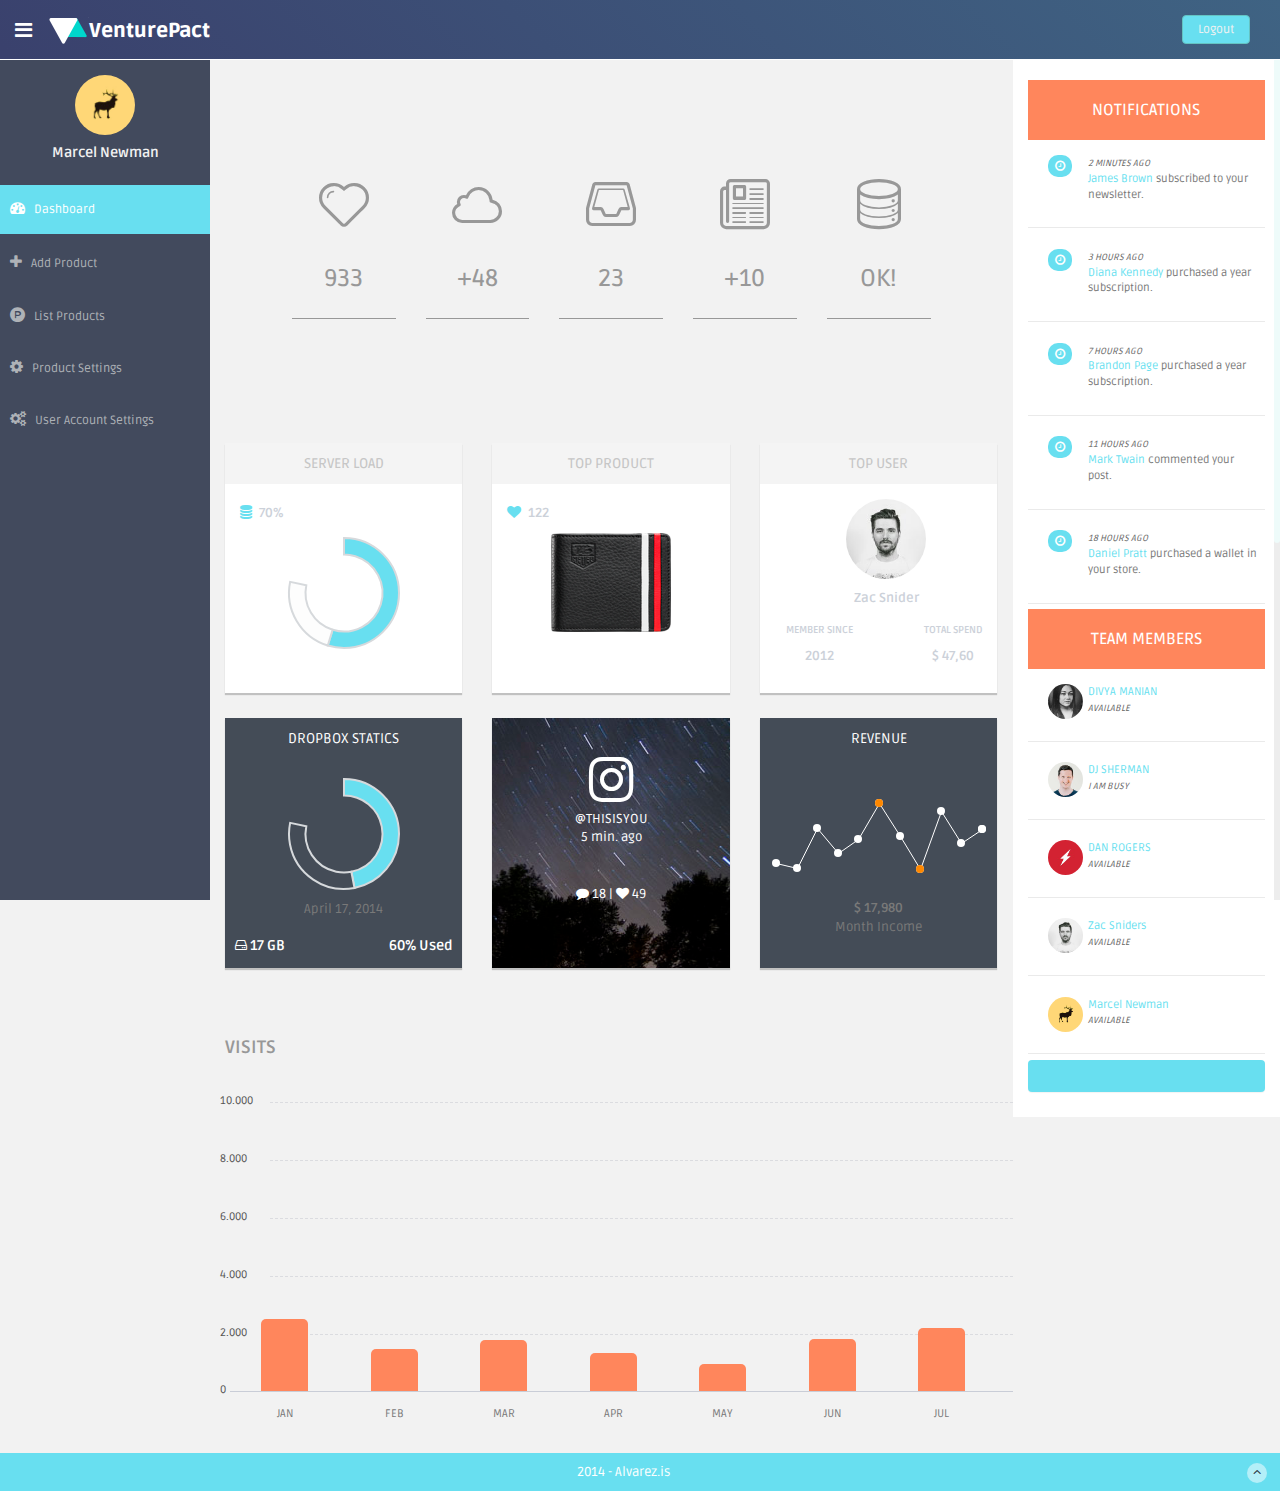
==== commit 3249e2c5: "Merge branch 'master' of https://github.com/himanshuakatalli/internproject" ====
--- a/themes/Design/dashboard/index.html
+++ b/themes/Design/dashboard/index.html
@@ -1,365 +1,579 @@
 <!DOCTYPE html>
 <html lang="en">
-	<head>
-		<meta charset="utf-8">
-		<meta name="viewport" content="width=device-width, initial-scale=1.0">
-		<meta name="description" content="">
-		<meta name="author" content="Dashboard">
-		<meta name="keyword" content="Dashboard, Bootstrap, Admin, Template, Theme, Responsive, Fluid, Retina">
-
-		<title>DASHGUM - FREE Bootstrap Admin Template</title>
-
-		<!-- Bootstrap core CSS -->
-		<link href="imp/css/bootstrap.css" rel="stylesheet">
-		<!--external css-->
-		<link rel="stylesheet" href="https://maxcdn.bootstrapcdn.com/font-awesome/4.5.0/css/font-awesome.min.css">
-		<link rel="stylesheet" type="text/css" href="imp/css/zabuto_calendar.css">
-		<link rel="stylesheet" type="text/css" href="imp/js/gritter/css/jquery.gritter.css" />
-		<link rel="stylesheet" type="text/css" href="imp/lineicons/style.css">
-
-		<!-- Custom styles for this template -->
-		<link href="imp/css/style.css" rel="stylesheet">
-		<link href="imp/css/style-responsive.css" rel="stylesheet">
-
-		<script src="imp/js/chart-master/Chart.js"></script>
-
-		<!-- HTML5 shim and Respond.js IE8 support of HTML5 elements and media queries -->
-		<!--[if lt IE 9]>
-			<script src="https://oss.maxcdn.com/libs/html5shiv/3.7.0/html5shiv.js"></script>
-			<script src="https://oss.maxcdn.com/libs/respond.js/1.4.2/respond.min.js"></script>
-		<![endif]-->
-	</head>
-
-	<body>
-
-	<section id="container" >
-		<!--header start-->
-		<header class="header black-bg">
-			<div class="sidebar-toggle-box">
-					<div class="fa fa-bars tooltips" data-placement="right" data-original-title="Toggle Navigation"></div>
-			</div>
-			<!--logo start-->
-			<a href="index.html" class="logo"><img src="imp/img/vp_icon.png"><b>VenturePact</b></a>
-			<!--logo end-->
-			<div class="top-menu">
-				<ul class="nav pull-right top-menu">
-							<li><a class="logout" href="#">Logout</a></li>
-				</ul>
-			</div>
-		</header>
-		<!--header end-->
-		<!--sidebar start-->
-		<aside>
-			<div id="sidebar"  class="nav-collapse ">
-				<!-- sidebar menu start-->
-				<ul class="sidebar-menu" id="nav-accordion">
-					<p class="centered"><a href="profile.html"><img src="imp/img/ui-sam.jpg" class="img-circle" width="60"></a></p>
-						<h5 class="centered">Vivek Behera</h5>
-
-						<li class="mt">
-							<a class="active" href="index.html">
-									<i class="fa fa-dashboard"></i>
-									<span>Dashboard</span>
-							</a>
-						</li>
-
-						<li>
-							<a href="javascript:;" >
-								<i class="fa fa-plus"></i>
-								<span>Add Product</span>
-							</a>
-						</li>
-
-						<li class="sub-menu">
-							<a href="javascript:;" >
-								<i class="fa fa-product-hunt"></i>
-								<span>List Products</span>
-							</a>
-							<ul class="sub">
-								<li class="active"><a  href="#">Product A</a></li>
-								<li><a  href="#">Product B</a></li>
-								<li><a  href="#">Product C</a></li>
-							</ul>
-						</li>
-						<li class="sub-menu">
-							<a href="javascript:;" >
-								<i class="fa fa-cog"></i>
-								<span>Product Settings</span>
-							</a>
-							<ul class="sub">
-								<li><a  href="#">Product A</a></li>
-								<li><a  href="#">Product B</a></li>
-								<li><a  href="#">Product C</a></li>
-							</ul>
-						</li>
-						<li>
-							<a href="javascript:;" >
-								<i class="fa fa-cogs"></i>
-								<span>User Account Settings</span>
-							</a>
-						</li>
-
-					</ul>
-					<!-- sidebar menu end-->
-			</div>
-		</aside>
-		<!--sidebar end-->
-		<!--main content start-->
-		<section id="main-content">
-			<section class="wrapper">
-				<div class="row">
-					<div class="main-chart">
-
-						<div class="row mtbox">
-							<div class="col-md-2 col-sm-2 col-md-offset-1 box0">
-								<div class="box1">
-									<span class="li_heart"></span>
-									<h3>Salesforce</h3>
+  <head>
+    <meta charset="utf-8">
+    <meta name="viewport" content="width=device-width, initial-scale=1.0">
+    <meta name="description" content="">
+    <meta name="author" content="Dashboard">
+    <meta name="keyword" content="Dashboard, Bootstrap, Admin, Template, Theme, Responsive, Fluid, Retina">
+
+    <title>DASHGUM - FREE Bootstrap Admin Template</title>
+
+    <!-- Bootstrap core CSS -->
+    <link href="imp/css/bootstrap.css" rel="stylesheet">
+    <!--external css-->
+    <link rel="stylesheet" href="https://maxcdn.bootstrapcdn.com/font-awesome/4.5.0/css/font-awesome.min.css">
+    <link rel="stylesheet" type="text/css" href="imp/css/zabuto_calendar.css">
+    <link rel="stylesheet" type="text/css" href="imp/js/gritter/css/jquery.gritter.css" />
+    <link rel="stylesheet" type="text/css" href="imp/lineicons/style.css">
+
+    <!-- Custom styles for this template -->
+    <link href="imp/css/style.css" rel="stylesheet">
+    <link href="imp/css/style-responsive.css" rel="stylesheet">
+
+    <script src="imp/js/chart-master/Chart.js"></script>
+
+    <!-- HTML5 shim and Respond.js IE8 support of HTML5 elements and media queries -->
+    <!--[if lt IE 9]>
+      <script src="https://oss.maxcdn.com/libs/html5shiv/3.7.0/html5shiv.js"></script>
+      <script src="https://oss.maxcdn.com/libs/respond.js/1.4.2/respond.min.js"></script>
+    <![endif]-->
+  </head>
+
+  <body>
+
+  <section id="container" >
+      <!-- **********************************************************************************************************************************************************
+      TOP BAR CONTENT & NOTIFICATIONS
+      *********************************************************************************************************************************************************** -->
+      <!--header start-->
+      <header class="header black-bg">
+              <div class="sidebar-toggle-box">
+                  <div class="fa fa-bars tooltips" data-placement="right" data-original-title="Toggle Navigation"></div>
+              </div>
+            <!--logo start-->
+            <a href="index.html" class="logo"><img src="imp/img/vp_icon.png"><b>VenturePact</b></a>
+            <!--logo end-->
+            <div class="top-menu">
+            	<ul class="nav pull-right top-menu">
+                    <li><a class="logout" href="login.html">Logout</a></li>
+            	</ul>
+            </div>
+        </header>
+      <!--header end-->
+
+      <!-- **********************************************************************************************************************************************************
+      MAIN SIDEBAR MENU
+      *********************************************************************************************************************************************************** -->
+      <!--sidebar start-->
+      <aside>
+          <div id="sidebar"  class="nav-collapse ">
+              <!-- sidebar menu start-->
+              <ul class="sidebar-menu" id="nav-accordion">
+
+              	  <p class="centered"><a href="profile.html"><img src="imp/img/ui-sam.jpg" class="img-circle" width="60"></a></p>
+              	  <h5 class="centered">Marcel Newman</h5>
+
+                  <li class="mt">
+                      <a class="active" href="index.html">
+                          <i class="fa fa-dashboard"></i>
+                          <span>Dashboard</span>
+                      </a>
+                  </li>
+
+                  <li>
+                      <a href="javascript:;" >
+                          <i class="fa fa-plus"></i>
+                          <span>Add Product</span>
+                      </a>
+                  </li>
+
+                  <li class="sub-menu">
+                      <a href="javascript:;" >
+                          <i class="fa fa-product-hunt"></i>
+                          <span>List Products</span>
+                      </a>
+                      <ul class="sub">
+                          <li><a  href="calendar.html">Product A</a></li>
+                          <li><a  href="gallery.html">Product B</a></li>
+                          <li><a  href="todo_list.html">Product C</a></li>
+                      </ul>
+                  </li>
+                  <li class="sub-menu">
+                      <a href="javascript:;" >
+                          <i class="fa fa-cog"></i>
+                          <span>Product Settings</span>
+                      </a>
+                      <ul class="sub">
+                          <li><a  href="blank.html">Product A</a></li>
+                          <li><a  href="login.html">Product B</a></li>
+                          <li><a  href="lock_screen.html">Product C</a></li>
+                      </ul>
+                  </li>
+                  <li class="sub-menu">
+                      <a href="javascript:;" >
+                          <i class="fa fa-cogs"></i>
+                          <span>User Account Settings</span>
+                      </a>
+                  </li>
+
+              </ul>
+              <!-- sidebar menu end-->
+          </div>
+      </aside>
+      <!--sidebar end-->
+
+      <!-- **********************************************************************************************************************************************************
+      MAIN CONTENT
+      *********************************************************************************************************************************************************** -->
+      <!--main content start-->
+      <section id="main-content">
+          <section class="wrapper">
+
+              <div class="row">
+                  <div class="col-lg-9 main-chart">
+
+                  	<div class="row mtbox">
+                  		<div class="col-md-2 col-sm-2 col-md-offset-1 box0">
+                  			<div class="box1">
+					  			<span class="li_heart"></span>
+					  			<h3>933</h3>
+                  			</div>
+					  			<p>933 People visited Product A till date. Whoohoo!</p>
+                  		</div>
+                  		<div class="col-md-2 col-sm-2 box0">
+                  			<div class="box1">
+					  			<span class="li_cloud"></span>
+					  			<h3>+48</h3>
+                  			</div>
+					  			<p>48 People eyed on Product A.</p>
+                  		</div>
+                  		<div class="col-md-2 col-sm-2 box0">
+                  			<div class="box1">
+					  			<span class="li_stack"></span>
+					  			<h3>23</h3>
+                  			</div>
+					  			<p>You have 23 unread messages in your inbox.</p>
+                  		</div>
+                  		<div class="col-md-2 col-sm-2 box0">
+                  			<div class="box1">
+					  			<span class="li_news"></span>
+					  			<h3>+10</h3>
+                  			</div>
+					  			<p>More than 10 news were added in your reader.</p>
+                  		</div>
+                  		<div class="col-md-2 col-sm-2 box0">
+                  			<div class="box1">
+					  			<span class="li_data"></span>
+					  			<h3>OK!</h3>
+                  			</div>
+					  			<p>Your server is working perfectly. Relax & enjoy.</p>
+                  		</div>
+
+                  	</div><!-- /row mt -->
+
+
+                      <div class="row mt">
+                      <!-- SERVER STATUS PANELS -->
+                      	<div class="col-md-4 col-sm-4 mb">
+                      		<div class="white-panel pn donut-chart">
+                      			<div class="white-header">
+						  			<h5>SERVER LOAD</h5>
+                      			</div>
+								<div class="row">
+									<div class="col-sm-6 col-xs-6 goleft">
+										<p><i class="fa fa-database"></i> 70%</p>
+									</div>
+	                      		</div>
+								<canvas id="serverstatus01" height="120" width="120"></canvas>
+								<script>
+									var doughnutData = [
+											{
+												value: 70,
+												color:"#68dff0"
+											},
+											{
+												value : 30,
+												color : "#fdfdfd"
+											}
+										];
+										var myDoughnut = new Chart(document.getElementById("serverstatus01").getContext("2d")).Doughnut(doughnutData);
+								</script>
+	                      	</div><! --/grey-panel -->
+                      	</div><!-- /col-md-4-->
+
+
+                      	<div class="col-md-4 col-sm-4 mb">
+                      		<div class="white-panel pn">
+                      			<div class="white-header">
+						  			<h5>TOP PRODUCT</h5>
+                      			</div>
+								<div class="row">
+									<div class="col-sm-6 col-xs-6 goleft">
+										<p><i class="fa fa-heart"></i> 122</p>
+									</div>
+									<div class="col-sm-6 col-xs-6"></div>
+	                      		</div>
+	                      		<div class="centered">
+										<img src="imp/img/product.png" width="120">
+	                      		</div>
+                      		</div>
+                      	</div><!-- /col-md-4 -->
+
+						<div class="col-md-4 mb">
+							<!-- WHITE PANEL - TOP USER -->
+							<div class="white-panel pn">
+								<div class="white-header">
+									<h5>TOP USER</h5>
 								</div>
-								<p>Most trending of your products</p>
-							</div>
-
-							<div class="col-md-2 col-sm-2 box0">
-								<div class="box1">
-									<span class="li_user"></span>
-									<h3>9913</h3>
-								</div>
-								<p>Salesforce have a total of 9913 users.</p>
-							</div>
-
-							<div class="col-md-2 col-sm-2 box0">
-								<div class="box1">
-									<span class="li_eye"></span>
-									<h3>+1231</h3>
-								</div>
-								<p>Total 1231 people eyed on Salesforce profile</p>
-							</div>
-
-							<div class="col-md-2 col-sm-2 box0">
-								<div class="box1">
-									<span class="li_search"></span>
-									<h3>+91</h3>
-								</div>
-								<p>Salesforce have been searched over 91 times.</p>
-							</div>
-
-							<div class="col-md-2 col-sm-2 box0">
-								<div class="box1">
-									<span class="li_vallet"></span>
-									<h3>+3</h3>
-								</div>
-								<p>Total 3 transactions have been made for Salesforce.</p>
-							</div>
-						</div><!-- /row mt -->
-
-
-						<div class="row mt">
-							<div class="col-md-4 col-sm-4 mb">
-								<div class="white-panel pn">
-									<div class="white-header">
-										<h5>TOP PRODUCT</h5>
+								<p><img src="imp/img/ui-zac.jpg" class="img-circle" width="80"></p>
+								<p><b>Zac Snider</b></p>
+								<div class="row">
+									<div class="col-md-6">
+										<p class="small mt">MEMBER SINCE</p>
+										<p>2012</p>
 									</div>
-									<div class="row">
-										<div class="col-sm-6 col-xs-6 goleft">
-											<p><i class="fa fa-heart"></i> 122</p>
-										</div>
-										<div class="col-sm-6 col-xs-6"></div>
-									</div>
-									<div class="centered">
-										<img src="imp/img/product.png" width="120">
+									<div class="col-md-6">
+										<p class="small mt">TOTAL SPEND</p>
+										<p>$ 47,60</p>
 									</div>
 								</div>
-							</div><!-- /col-md-4 -->
-
-							<div class="col-md-4 col-sm-4 mb">
-								<div class="white-panel pn donut-chart">
-									<div class="white-header">
-										<h5>Ratings</h5>
+							</div>
+						</div><!-- /col-md-4 -->
+
+
+                    </div><!-- /row -->
+
+
+					<div class="row">
+						<!-- TWITTER PANEL -->
+						<div class="col-md-4 mb">
+                      		<div class="darkblue-panel pn">
+                      			<div class="darkblue-header">
+						  			<h5>DROPBOX STATICS</h5>
+                      			</div>
+								<canvas id="serverstatus02" height="120" width="120"></canvas>
+								<script>
+									var doughnutData = [
+											{
+												value: 60,
+												color:"#68dff0"
+											},
+											{
+												value : 40,
+												color : "#444c57"
+											}
+										];
+										var myDoughnut = new Chart(document.getElementById("serverstatus02").getContext("2d")).Doughnut(doughnutData);
+								</script>
+								<p>April 17, 2014</p>
+								<footer>
+									<div class="pull-left">
+										<h5><i class="fa fa-hdd-o"></i> 17 GB</h5>
 									</div>
-									<div class="row">
-										<div class="col-sm-6 col-xs-6 goleft">
-											<p><i class="fa fa-star"></i> 4.2</p>
-										</div>
+									<div class="pull-right">
+										<h5>60% Used</h5>
 									</div>
-									<canvas id="serverstatus01" height="120" width="120"></canvas>
-									<script>
-										var doughnutData = [
-												{
-													value: 70,
-													color:"#f07762"
-												},
-												{
-													value : 30,
-													color : "#fdfdfd"
-												}
-											];
-											var myDoughnut = new Chart(document.getElementById("serverstatus01").getContext("2d")).Doughnut(doughnutData);
-									</script>
-								</div><!--/grey-panel -->
-							</div><!-- /col-md-4-->
-
-							<div class="col-md-4 mb">
-								<!-- WHITE PANEL - TOP USER -->
-								<div class="white-panel pn">
-									<div class="white-header">
-										<h5>Transactions</h5>
-									</div>
-									<p><img src="imp/img/ui-zac.jpg" class="img-circle" width="80"></p>
-									<p class="dark"><b>Salesforce</b></p>
-									<div class="row">
-										<div class="col-md-6 vpOrange">
-											<p class="small mt vpOrange">Done</p>
-											<p>$129</p>
-										</div>
-										<div class="col-md-6 vpOrange">
-											<p class="small mt vpOrange">Pending</p>
-											<p>$47</p>
-										</div>
-									</div>
+								</footer>
+                      		</div><! -- /darkblue panel -->
+						</div><!-- /col-md-4 -->
+
+
+						<div class="col-md-4 mb">
+							<!-- INSTAGRAM PANEL -->
+							<div class="instagram-panel pn">
+								<i class="fa fa-instagram fa-4x"></i>
+								<p>@THISISYOU<br/>
+									5 min. ago
+								</p>
+								<p><i class="fa fa-comment"></i> 18 | <i class="fa fa-heart"></i> 49</p>
+							</div>
+						</div><!-- /col-md-4 -->
+
+						<div class="col-md-4 col-sm-4 mb">
+							<!-- REVENUE PANEL -->
+							<div class="darkblue-panel pn">
+								<div class="darkblue-header">
+									<h5>REVENUE</h5>
 								</div>
-							</div><!-- /col-md-4 -->
-
-						</div><!-- /row -->
-
-						<div class="row mt">
-							<!--CUSTOM CHART START -->
-							<div class="border-head">
-									<h3>LEAD STATS</h3>
+								<div class="chart mt">
+									<div class="sparkline" data-type="line" data-resize="true" data-height="75" data-width="90%" data-line-width="1" data-line-color="#fff" data-spot-color="#fff" data-fill-color="" data-highlight-line-color="#fff" data-spot-radius="4" data-data="[200,135,667,333,526,996,564,123,890,464,655]"></div>
+								</div>
+								<p class="mt"><b>$ 17,980</b><br/>Month Income</p>
 							</div>
-							<div class="custom-bar-chart">
-									<ul class="y-axis">
-											<li><span>10.000</span></li>
-											<li><span>8.000</span></li>
-											<li><span>6.000</span></li>
-											<li><span>4.000</span></li>
-											<li><span>2.000</span></li>
-											<li><span>0</span></li>
-									</ul>
-									<div class="bar">
-											<div class="title">JAN</div>
-											<div class="value tooltips" data-original-title="8.500" data-toggle="tooltip" data-placement="top">85%</div>
-									</div>
-									<div class="bar ">
-											<div class="title">FEB</div>
-											<div class="value tooltips" data-original-title="5.000" data-toggle="tooltip" data-placement="top">50%</div>
-									</div>
-									<div class="bar ">
-											<div class="title">MAR</div>
-											<div class="value tooltips" data-original-title="6.000" data-toggle="tooltip" data-placement="top">60%</div>
-									</div>
-									<div class="bar ">
-											<div class="title">APR</div>
-											<div class="value tooltips" data-original-title="4.500" data-toggle="tooltip" data-placement="top">45%</div>
-									</div>
-									<div class="bar">
-											<div class="title">MAY</div>
-											<div class="value tooltips" data-original-title="3.200" data-toggle="tooltip" data-placement="top">32%</div>
-									</div>
-									<div class="bar ">
-											<div class="title">JUN</div>
-											<div class="value tooltips" data-original-title="6.200" data-toggle="tooltip" data-placement="top">62%</div>
-									</div>
-									<div class="bar">
-											<div class="title">JUL</div>
-											<div class="value tooltips" data-original-title="7.500" data-toggle="tooltip" data-placement="top">75%</div>
-									</div>
-							</div>
-										<!--custom chart end-->
-						</div><!-- /row -->
-					</div>
-				</div>
-			</section>
-		</section>
-	<!--footer start-->
-	<footer class="site-footer">
-			<div class="text-center">
-					2014 - Alvarez.is
-					<a href="index.html#" class="go-top">
-							<i class="fa fa-angle-up"></i>
-					</a>
-			</div>
-	</footer>
-	<!--footer end-->
-	</section>
-
-
-
-		<!-- js placed at the end of the document so the pages load faster -->
-		<script src="imp/js/jquery.js"></script>
-		<script src="imp/js/jquery-1.8.3.min.js"></script>
-		<script src="imp/js/bootstrap.min.js"></script>
-		<script class="include" type="text/javascript" src="imp/js/jquery.dcjqaccordion.2.7.js"></script>
-		<script src="imp/js/jquery.scrollTo.min.js"></script>
-		<script src="imp/js/jquery.nicescroll.js" type="text/javascript"></script>
-		<script src="imp/js/jquery.sparkline.js"></script>
-
-
-		<!--common script for all pages-->
-		<script src="imp/js/common-scripts.js"></script>
-
-		<!-- <script type="text/javascript" src="imp/js/gritter/js/jquery.gritter.js"></script> -->
-		<!-- <script type="text/javascript" src="imp/js/gritter-conf.js"></script> -->
-
-		<!--script for this page-->
-		<script src="imp/js/sparkline-chart.js"></script>
+						</div><!-- /col-md-4 -->
+
+					</div><!-- /row -->
+
+					<div class="row mt">
+                      <!--CUSTOM CHART START -->
+                      <div class="border-head">
+                          <h3>VISITS</h3>
+                      </div>
+                      <div class="custom-bar-chart">
+                          <ul class="y-axis">
+                              <li><span>10.000</span></li>
+                              <li><span>8.000</span></li>
+                              <li><span>6.000</span></li>
+                              <li><span>4.000</span></li>
+                              <li><span>2.000</span></li>
+                              <li><span>0</span></li>
+                          </ul>
+                          <div class="bar">
+                              <div class="title">JAN</div>
+                              <div class="value tooltips" data-original-title="8.500" data-toggle="tooltip" data-placement="top">85%</div>
+                          </div>
+                          <div class="bar ">
+                              <div class="title">FEB</div>
+                              <div class="value tooltips" data-original-title="5.000" data-toggle="tooltip" data-placement="top">50%</div>
+                          </div>
+                          <div class="bar ">
+                              <div class="title">MAR</div>
+                              <div class="value tooltips" data-original-title="6.000" data-toggle="tooltip" data-placement="top">60%</div>
+                          </div>
+                          <div class="bar ">
+                              <div class="title">APR</div>
+                              <div class="value tooltips" data-original-title="4.500" data-toggle="tooltip" data-placement="top">45%</div>
+                          </div>
+                          <div class="bar">
+                              <div class="title">MAY</div>
+                              <div class="value tooltips" data-original-title="3.200" data-toggle="tooltip" data-placement="top">32%</div>
+                          </div>
+                          <div class="bar ">
+                              <div class="title">JUN</div>
+                              <div class="value tooltips" data-original-title="6.200" data-toggle="tooltip" data-placement="top">62%</div>
+                          </div>
+                          <div class="bar">
+                              <div class="title">JUL</div>
+                              <div class="value tooltips" data-original-title="7.500" data-toggle="tooltip" data-placement="top">75%</div>
+                          </div>
+                      </div>
+                      <!--custom chart end-->
+					</div><!-- /row -->
+
+                  </div><!-- /col-lg-9 END SECTION MIDDLE -->
+
+
+      <!-- **********************************************************************************************************************************************************
+      RIGHT SIDEBAR CONTENT
+      *********************************************************************************************************************************************************** -->
+
+                  <div class="col-lg-3 ds">
+                    <!--COMPLETED ACTIONS DONUTS CHART-->
+						<h3>NOTIFICATIONS</h3>
+
+                      <!-- First Action -->
+                      <div class="desc">
+                      	<div class="thumb">
+                      		<span class="badge bg-theme"><i class="fa fa-clock-o"></i></span>
+                      	</div>
+                      	<div class="details">
+                      		<p><muted>2 Minutes Ago</muted><br/>
+                      		   <a href="#">James Brown</a> subscribed to your newsletter.<br/>
+                      		</p>
+                      	</div>
+                      </div>
+                      <!-- Second Action -->
+                      <div class="desc">
+                      	<div class="thumb">
+                      		<span class="badge bg-theme"><i class="fa fa-clock-o"></i></span>
+                      	</div>
+                      	<div class="details">
+                      		<p><muted>3 Hours Ago</muted><br/>
+                      		   <a href="#">Diana Kennedy</a> purchased a year subscription.<br/>
+                      		</p>
+                      	</div>
+                      </div>
+                      <!-- Third Action -->
+                      <div class="desc">
+                      	<div class="thumb">
+                      		<span class="badge bg-theme"><i class="fa fa-clock-o"></i></span>
+                      	</div>
+                      	<div class="details">
+                      		<p><muted>7 Hours Ago</muted><br/>
+                      		   <a href="#">Brandon Page</a> purchased a year subscription.<br/>
+                      		</p>
+                      	</div>
+                      </div>
+                      <!-- Fourth Action -->
+                      <div class="desc">
+                      	<div class="thumb">
+                      		<span class="badge bg-theme"><i class="fa fa-clock-o"></i></span>
+                      	</div>
+                      	<div class="details">
+                      		<p><muted>11 Hours Ago</muted><br/>
+                      		   <a href="#">Mark Twain</a> commented your post.<br/>
+                      		</p>
+                      	</div>
+                      </div>
+                      <!-- Fifth Action -->
+                      <div class="desc">
+                      	<div class="thumb">
+                      		<span class="badge bg-theme"><i class="fa fa-clock-o"></i></span>
+                      	</div>
+                      	<div class="details">
+                      		<p><muted>18 Hours Ago</muted><br/>
+                      		   <a href="#">Daniel Pratt</a> purchased a wallet in your store.<br/>
+                      		</p>
+                      	</div>
+                      </div>
+
+                       <!-- USERS ONLINE SECTION -->
+						<h3>TEAM MEMBERS</h3>
+                      <!-- First Member -->
+                      <div class="desc">
+                      	<div class="thumb">
+                      		<img class="img-circle" src="imp/img/ui-divya.jpg" width="35px" height="35px" align="">
+                      	</div>
+                      	<div class="details">
+                      		<p><a href="#">DIVYA MANIAN</a><br/>
+                      		   <muted>Available</muted>
+                      		</p>
+                      	</div>
+                      </div>
+                      <!-- Second Member -->
+                      <div class="desc">
+                      	<div class="thumb">
+                      		<img class="img-circle" src="imp/img/ui-sherman.jpg" width="35px" height="35px" align="">
+                      	</div>
+                      	<div class="details">
+                      		<p><a href="#">DJ SHERMAN</a><br/>
+                      		   <muted>I am Busy</muted>
+                      		</p>
+                      	</div>
+                      </div>
+                      <!-- Third Member -->
+                      <div class="desc">
+                      	<div class="thumb">
+                      		<img class="img-circle" src="imp/img/ui-danro.jpg" width="35px" height="35px" align="">
+                      	</div>
+                      	<div class="details">
+                      		<p><a href="#">DAN ROGERS</a><br/>
+                      		   <muted>Available</muted>
+                      		</p>
+                      	</div>
+                      </div>
+                      <!-- Fourth Member -->
+                      <div class="desc">
+                      	<div class="thumb">
+                      		<img class="img-circle" src="imp/img/ui-zac.jpg" width="35px" height="35px" align="">
+                      	</div>
+                      	<div class="details">
+                      		<p><a href="#">Zac Sniders</a><br/>
+                      		   <muted>Available</muted>
+                      		</p>
+                      	</div>
+                      </div>
+                      <!-- Fifth Member -->
+                      <div class="desc">
+                      	<div class="thumb">
+                      		<img class="img-circle" src="imp/img/ui-sam.jpg" width="35px" height="35px" align="">
+                      	</div>
+                      	<div class="details">
+                      		<p><a href="#">Marcel Newman</a><br/>
+                      		   <muted>Available</muted>
+                      		</p>
+                      	</div>
+                      </div>
+
+                        <!-- CALENDAR-->
+                        <div id="calendar" class="mb">
+                            <div class="panel green-panel no-margin">
+                                <div class="panel-body">
+                                    <div id="date-popover" class="popover top" style="cursor: pointer; disadding: block; margin-left: 33%; margin-top: -50px; width: 175px;">
+                                        <div class="arrow"></div>
+                                        <h3 class="popover-title" style="disadding: none;"></h3>
+                                        <div id="date-popover-content" class="popover-content"></div>
+                                    </div>
+                                    <div id="my-calendar"></div>
+                                </div>
+                            </div>
+                        </div><!-- / calendar -->
+
+                  </div><!-- /col-lg-3 -->
+              </div><! --/row -->
+          </section>
+      </section>
+
+      <!--main content end-->
+      <!--footer start-->
+      <footer class="site-footer">
+          <div class="text-center">
+              2014 - Alvarez.is
+              <a href="index.html#" class="go-top">
+                  <i class="fa fa-angle-up"></i>
+              </a>
+          </div>
+      </footer>
+      <!--footer end-->
+  </section>
+
+    <!-- js placed at the end of the document so the pages load faster -->
+    <script src="imp/js/jquery.js"></script>
+    <script src="imp/js/jquery-1.8.3.min.js"></script>
+    <script src="imp/js/bootstrap.min.js"></script>
+    <script class="include" type="text/javascript" src="imp/js/jquery.dcjqaccordion.2.7.js"></script>
+    <script src="imp/js/jquery.scrollTo.min.js"></script>
+    <script src="imp/js/jquery.nicescroll.js" type="text/javascript"></script>
+    <script src="imp/js/jquery.sparkline.js"></script>
+
+
+    <!--common script for all pages-->
+    <script src="imp/js/common-scripts.js"></script>
+
+    <!-- <script type="text/javascript" src="imp/js/gritter/js/jquery.gritter.js"></script> -->
+    <!-- <script type="text/javascript" src="imp/js/gritter-conf.js"></script> -->
+
+    <!--script for this page-->
+    <script src="imp/js/sparkline-chart.js"></script>
 	<script src="imp/js/zabuto_calendar.js"></script>
 
 	<script type="text/javascript">
-				$(document).ready(function () {
-				var unique_id = $.gritter.add({
-						// (string | mandatory) the heading of the notification
-						title: 'Welcome to Dashgum!',
-						// (string | mandatory) the text inside the notification
-						text: 'Hover me to enable the Close Button. You can hide the left sidebar clicking on the button next to the logo. Free version for <a href="http://blacktie.co" target="_blank" style="color:#ffd777">BlackTie.co</a>.',
-						// (string | optional) the image to display on the left
-						image: 'imp/img/ui-sam.jpg',
-						// (bool | optional) if you want it to fade out on its own or just sit there
-						sticky: true,
-						// (int | optional) the time you want it to be alive for before fading out
-						time: '',
-						// (string | optional) the class name you want to apply to that specific message
-						class_name: 'my-sticky-class'
-				});
-
-				return false;
-				});
+        $(document).ready(function () {
+        var unique_id = $.gritter.add({
+            // (string | mandatory) the heading of the notification
+            title: 'Welcome to Dashgum!',
+            // (string | mandatory) the text inside the notification
+            text: 'Hover me to enable the Close Button. You can hide the left sidebar clicking on the button next to the logo. Free version for <a href="http://blacktie.co" target="_blank" style="color:#ffd777">BlackTie.co</a>.',
+            // (string | optional) the image to display on the left
+            image: 'imp/img/ui-sam.jpg',
+            // (bool | optional) if you want it to fade out on its own or just sit there
+            sticky: true,
+            // (int | optional) the time you want it to be alive for before fading out
+            time: '',
+            // (string | optional) the class name you want to apply to that specific message
+            class_name: 'my-sticky-class'
+        });
+
+        return false;
+        });
 	</script>
 
 	<script type="application/javascript">
-				$(document).ready(function () {
-						$("#date-popover").popover({html: true, trigger: "manual"});
-						$("#date-popover").hide();
-						$("#date-popover").click(function (e) {
-								$(this).hide();
-						});
-
-						$("#my-calendar").zabuto_calendar({
-								action: function () {
-										return myDateFunction(this.id, false);
-								},
-								action_nav: function () {
-										return myNavFunction(this.id);
-								},
-								ajax: {
-										url: "show_data.php?action=1",
-										modal: true
-								},
-								legend: [
-										{type: "text", label: "Special event", badge: "00"},
-										{type: "block", label: "Regular event", }
-								]
-						});
-				});
-
-
-				function myNavFunction(id) {
-						$("#date-popover").hide();
-						var nav = $("#" + id).data("navigation");
-						var to = $("#" + id).data("to");
-						console.log('nav ' + nav + ' to: ' + to.month + '/' + to.year);
-				}
-		</script>
-
-
-	</body>
+        $(document).ready(function () {
+            $("#date-popover").popover({html: true, trigger: "manual"});
+            $("#date-popover").hide();
+            $("#date-popover").click(function (e) {
+                $(this).hide();
+            });
+
+            $("#my-calendar").zabuto_calendar({
+                action: function () {
+                    return myDateFunction(this.id, false);
+                },
+                action_nav: function () {
+                    return myNavFunction(this.id);
+                },
+                ajax: {
+                    url: "show_data.php?action=1",
+                    modal: true
+                },
+                legend: [
+                    {type: "text", label: "Special event", badge: "00"},
+                    {type: "block", label: "Regular event", }
+                ]
+            });
+        });
+
+
+        function myNavFunction(id) {
+            $("#date-popover").hide();
+            var nav = $("#" + id).data("navigation");
+            var to = $("#" + id).data("to");
+            console.log('nav ' + nav + ' to: ' + to.month + '/' + to.year);
+        }
+    </script>
+
+
+  </body>
 </html>
--- a/themes/Design/dashboard/imp/css/style.css
+++ b/themes/Design/dashboard/imp/css/style.css
@@ -214,10 +214,9 @@
 }
 
 ul.top-menu > li > .logout {
-	color: #fff;
+	color: #f2f2f2;
 	font-size: 12px;
 	border-radius: 4px;
-    font-weight: 600;
 	-webkit-border-radius: 4px;
 	border: 1px solid #64c3c2 !important;
 	padding: 5px 15px;
@@ -235,7 +234,7 @@
     position: fixed;
     background: #424a5d;
 
-    transition: all 0.3s ease-in;
+    transition: all 0.2s ease-in;
 }
 
 #sidebar h5 {
@@ -326,7 +325,9 @@
 	color: white;
 	background: transparent;
 }
+
 ul.sidebar-menu li ul.sub li.active a {
+    color: #68dff0;
     -webkit-transition: all 0.3s ease;
     -moz-transition: all 0.3s ease;
     -o-transition: all 0.3s ease;
@@ -365,10 +366,6 @@
 }
 
 ul.sidebar-menu li a.active, ul.sidebar-menu li a:hover, ul.sidebar-menu li a:focus {
-    color: #fff;
-}
-
-ul.sidebar-menu > li > a.active, ul.sidebar-menu > li > a:hover, ul.sidebar-menu > li > a:focus {
     background: #68dff0;
     color: #fff;
     display: block;
@@ -381,16 +378,16 @@
 }
 
 
-ul.sidebar-menu > li a i {
+ul.sidebar-menu li a i {
     font-size: 15px;
     padding-right: 6px;
 }
 
-ul.sidebar-menu > li a:hover i, ul.sidebar-menu li a:focus i {
+ul.sidebar-menu li a:hover i, ul.sidebar-menu li a:focus i {
     color: #fff;
 }
 
-ul.sidebar-menu  > li a.active i {
+ul.sidebar-menu li a.active i {
     color: #fff;
 }
 
@@ -403,7 +400,6 @@
 /* MAIN CONTENT CONFIGURATION */
 #main-content {
     margin-left: 210px;
-    transition: all 0.3s ease-in;
 }
 
 .header, .footer {
@@ -431,7 +427,6 @@
     padding-bottom: 15px;
     padding-top: 0px;
     width: 100%;
-    transition: all 0.4s ease-in;
 }
 
 a.logo {
@@ -850,7 +845,6 @@
     text-align: center;
     transition: all 0.3s ease-in;
 	border-bottom: 1px solid #989898;
-    transition: all 0.3s ease-in;
 }
 
 .box1 span {
@@ -869,7 +863,7 @@
 }
 
 .box0:hover .box1 {
-	border-bottom: 1px solid #ffffff;
+	/*border-bottom: 1px solid #ffffff;*/
 }
 
 .box0 p {
@@ -885,13 +879,11 @@
 
 .box0:hover {
 	background: #ffffff;
-	box-shadow: 0 2px 4px rgba(0, 0, 0, 0.15);
+	box-shadow: 0 2px 1px rgba(0, 0, 0, 0.2);
 }
 
 /* MAIN CHART CONFIGURATION */
 .main-chart {
-    width: 90%;
-    margin: 0 auto;
 	padding-top: 20px;
 }
 
@@ -1005,15 +997,13 @@
 /*Panel Size*/
 
 .pn {
-    cursor: pointer;
 	height: 250px;
-    transition: all 0.2s ease-in;
-    border: 1px solid rgba(0,0,0,0.2);
+	box-shadow: 0 2px 1px rgba(0, 0, 0, 0.2);
 }
 
 .pn:hover {
-    border: 1px solid #7ececa;
-    box-shadow: 0 0 2px rgba(0,0,0,0.2), 0 0 10px rgba(0,0,0,0.15);
+	box-shadow: 2px 3px 2px rgba(0, 0, 0, 0.3);
+
 }
 
 /*Grey Panel*/
@@ -1110,17 +1100,10 @@
 	margin-left: 15px;
 }
 .white-panel .white-header {
+	background: #f4f4f4;
 	padding: 3px;
-    border-bottom: 1px solid rgba(0,0,0,0.2);
-    background: #f4f4f4;
 	margin-bottom: 15px;
-	color: rgba(0,0,0,0.4);
-}
-.dark {
-    color: rgba(0,0,0,0.4);
-}
-.vpOrange {
-    color: #f07762 !important;
+	color: #c6c6c6;
 }
 .white-panel .small {
 	font-size: 10px;
@@ -1128,7 +1111,7 @@
 }
 
 .white-panel i {
-	color: #f07762;
+	color: #68dff0;
 	padding-right: 4px;
 	font-size: 14px;
 }
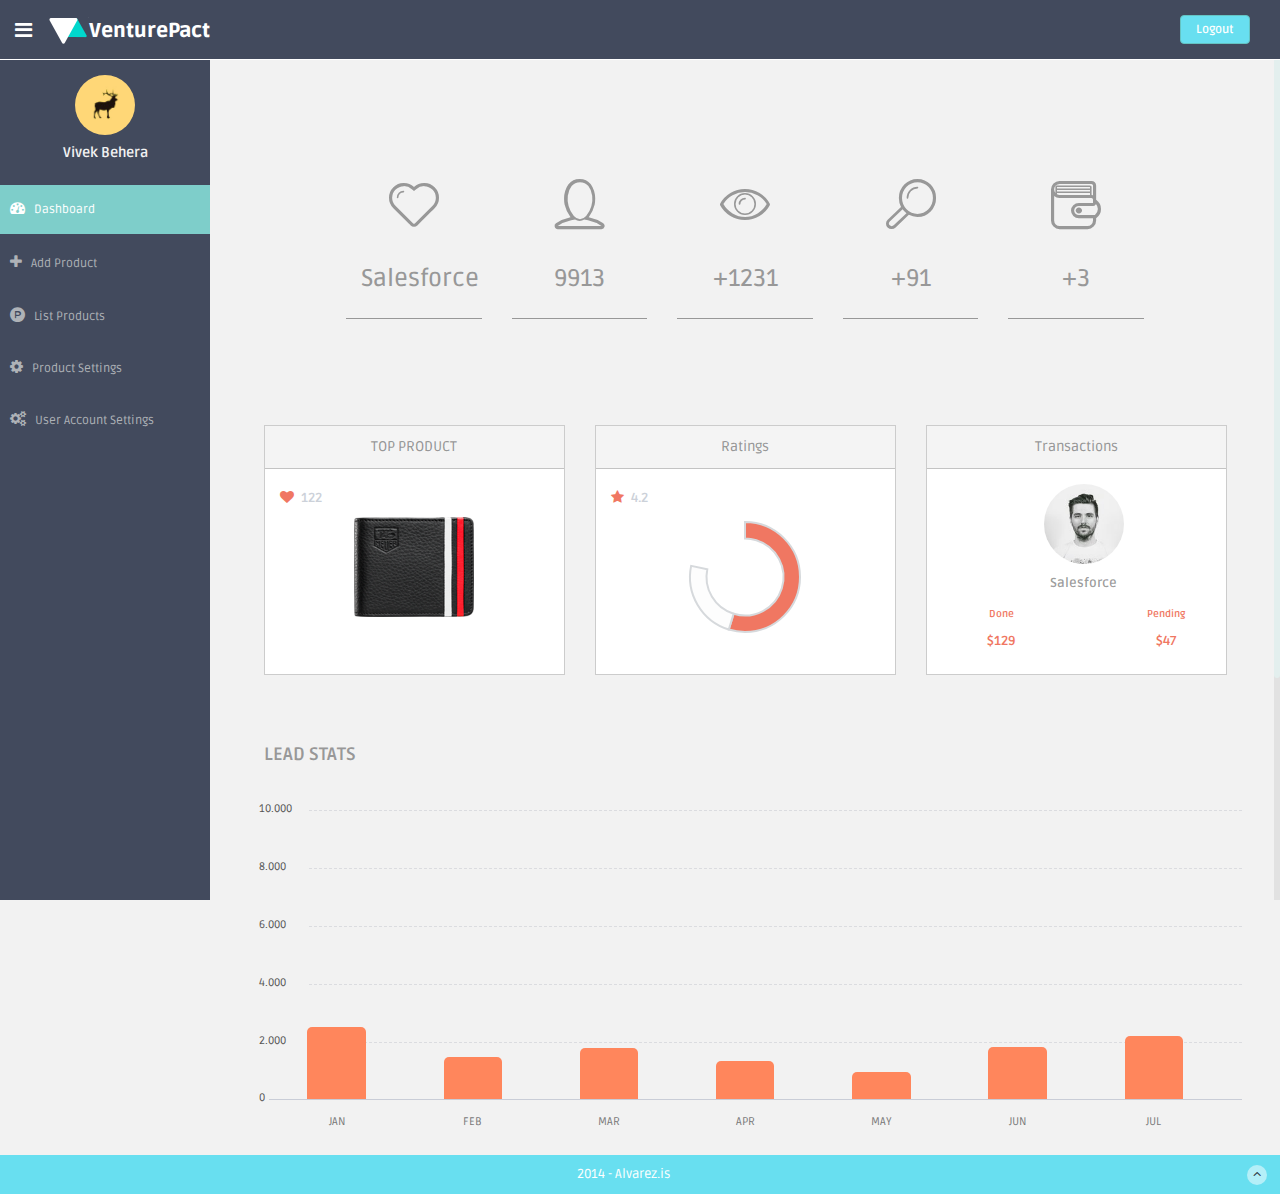
==== commit 9535e613: "Completed dashboard home page started working on product account settings page" ====
--- a/themes/Design/dashboard/index.html
+++ b/themes/Design/dashboard/index.html
@@ -1,579 +1,303 @@
 <!DOCTYPE html>
 <html lang="en">
-  <head>
-    <meta charset="utf-8">
-    <meta name="viewport" content="width=device-width, initial-scale=1.0">
-    <meta name="description" content="">
-    <meta name="author" content="Dashboard">
-    <meta name="keyword" content="Dashboard, Bootstrap, Admin, Template, Theme, Responsive, Fluid, Retina">
-
-    <title>DASHGUM - FREE Bootstrap Admin Template</title>
-
-    <!-- Bootstrap core CSS -->
-    <link href="imp/css/bootstrap.css" rel="stylesheet">
-    <!--external css-->
-    <link rel="stylesheet" href="https://maxcdn.bootstrapcdn.com/font-awesome/4.5.0/css/font-awesome.min.css">
-    <link rel="stylesheet" type="text/css" href="imp/css/zabuto_calendar.css">
-    <link rel="stylesheet" type="text/css" href="imp/js/gritter/css/jquery.gritter.css" />
-    <link rel="stylesheet" type="text/css" href="imp/lineicons/style.css">
-
-    <!-- Custom styles for this template -->
-    <link href="imp/css/style.css" rel="stylesheet">
-    <link href="imp/css/style-responsive.css" rel="stylesheet">
-
-    <script src="imp/js/chart-master/Chart.js"></script>
-
-    <!-- HTML5 shim and Respond.js IE8 support of HTML5 elements and media queries -->
-    <!--[if lt IE 9]>
-      <script src="https://oss.maxcdn.com/libs/html5shiv/3.7.0/html5shiv.js"></script>
-      <script src="https://oss.maxcdn.com/libs/respond.js/1.4.2/respond.min.js"></script>
-    <![endif]-->
-  </head>
-
-  <body>
-
-  <section id="container" >
-      <!-- **********************************************************************************************************************************************************
-      TOP BAR CONTENT & NOTIFICATIONS
-      *********************************************************************************************************************************************************** -->
-      <!--header start-->
-      <header class="header black-bg">
-              <div class="sidebar-toggle-box">
-                  <div class="fa fa-bars tooltips" data-placement="right" data-original-title="Toggle Navigation"></div>
-              </div>
-            <!--logo start-->
-            <a href="index.html" class="logo"><img src="imp/img/vp_icon.png"><b>VenturePact</b></a>
-            <!--logo end-->
-            <div class="top-menu">
-            	<ul class="nav pull-right top-menu">
-                    <li><a class="logout" href="login.html">Logout</a></li>
-            	</ul>
-            </div>
-        </header>
-      <!--header end-->
-
-      <!-- **********************************************************************************************************************************************************
-      MAIN SIDEBAR MENU
-      *********************************************************************************************************************************************************** -->
-      <!--sidebar start-->
-      <aside>
-          <div id="sidebar"  class="nav-collapse ">
-              <!-- sidebar menu start-->
-              <ul class="sidebar-menu" id="nav-accordion">
-
-              	  <p class="centered"><a href="profile.html"><img src="imp/img/ui-sam.jpg" class="img-circle" width="60"></a></p>
-              	  <h5 class="centered">Marcel Newman</h5>
-
-                  <li class="mt">
-                      <a class="active" href="index.html">
-                          <i class="fa fa-dashboard"></i>
-                          <span>Dashboard</span>
-                      </a>
-                  </li>
-
-                  <li>
-                      <a href="javascript:;" >
-                          <i class="fa fa-plus"></i>
-                          <span>Add Product</span>
-                      </a>
-                  </li>
-
-                  <li class="sub-menu">
-                      <a href="javascript:;" >
-                          <i class="fa fa-product-hunt"></i>
-                          <span>List Products</span>
-                      </a>
-                      <ul class="sub">
-                          <li><a  href="calendar.html">Product A</a></li>
-                          <li><a  href="gallery.html">Product B</a></li>
-                          <li><a  href="todo_list.html">Product C</a></li>
-                      </ul>
-                  </li>
-                  <li class="sub-menu">
-                      <a href="javascript:;" >
-                          <i class="fa fa-cog"></i>
-                          <span>Product Settings</span>
-                      </a>
-                      <ul class="sub">
-                          <li><a  href="blank.html">Product A</a></li>
-                          <li><a  href="login.html">Product B</a></li>
-                          <li><a  href="lock_screen.html">Product C</a></li>
-                      </ul>
-                  </li>
-                  <li class="sub-menu">
-                      <a href="javascript:;" >
-                          <i class="fa fa-cogs"></i>
-                          <span>User Account Settings</span>
-                      </a>
-                  </li>
-
-              </ul>
-              <!-- sidebar menu end-->
-          </div>
-      </aside>
-      <!--sidebar end-->
-
-      <!-- **********************************************************************************************************************************************************
-      MAIN CONTENT
-      *********************************************************************************************************************************************************** -->
-      <!--main content start-->
-      <section id="main-content">
-          <section class="wrapper">
-
-              <div class="row">
-                  <div class="col-lg-9 main-chart">
-
-                  	<div class="row mtbox">
-                  		<div class="col-md-2 col-sm-2 col-md-offset-1 box0">
-                  			<div class="box1">
-					  			<span class="li_heart"></span>
-					  			<h3>933</h3>
-                  			</div>
-					  			<p>933 People visited Product A till date. Whoohoo!</p>
-                  		</div>
-                  		<div class="col-md-2 col-sm-2 box0">
-                  			<div class="box1">
-					  			<span class="li_cloud"></span>
-					  			<h3>+48</h3>
-                  			</div>
-					  			<p>48 People eyed on Product A.</p>
-                  		</div>
-                  		<div class="col-md-2 col-sm-2 box0">
-                  			<div class="box1">
-					  			<span class="li_stack"></span>
-					  			<h3>23</h3>
-                  			</div>
-					  			<p>You have 23 unread messages in your inbox.</p>
-                  		</div>
-                  		<div class="col-md-2 col-sm-2 box0">
-                  			<div class="box1">
-					  			<span class="li_news"></span>
-					  			<h3>+10</h3>
-                  			</div>
-					  			<p>More than 10 news were added in your reader.</p>
-                  		</div>
-                  		<div class="col-md-2 col-sm-2 box0">
-                  			<div class="box1">
-					  			<span class="li_data"></span>
-					  			<h3>OK!</h3>
-                  			</div>
-					  			<p>Your server is working perfectly. Relax & enjoy.</p>
-                  		</div>
-
-                  	</div><!-- /row mt -->
-
-
-                      <div class="row mt">
-                      <!-- SERVER STATUS PANELS -->
-                      	<div class="col-md-4 col-sm-4 mb">
-                      		<div class="white-panel pn donut-chart">
-                      			<div class="white-header">
-						  			<h5>SERVER LOAD</h5>
-                      			</div>
-								<div class="row">
-									<div class="col-sm-6 col-xs-6 goleft">
-										<p><i class="fa fa-database"></i> 70%</p>
-									</div>
-	                      		</div>
-								<canvas id="serverstatus01" height="120" width="120"></canvas>
-								<script>
-									var doughnutData = [
-											{
-												value: 70,
-												color:"#68dff0"
-											},
-											{
-												value : 30,
-												color : "#fdfdfd"
-											}
-										];
-										var myDoughnut = new Chart(document.getElementById("serverstatus01").getContext("2d")).Doughnut(doughnutData);
-								</script>
-	                      	</div><! --/grey-panel -->
-                      	</div><!-- /col-md-4-->
-
-
-                      	<div class="col-md-4 col-sm-4 mb">
-                      		<div class="white-panel pn">
-                      			<div class="white-header">
-						  			<h5>TOP PRODUCT</h5>
-                      			</div>
-								<div class="row">
-									<div class="col-sm-6 col-xs-6 goleft">
-										<p><i class="fa fa-heart"></i> 122</p>
-									</div>
-									<div class="col-sm-6 col-xs-6"></div>
-	                      		</div>
-	                      		<div class="centered">
+	<head>
+		<meta charset="utf-8">
+		<meta name="viewport" content="width=device-width, initial-scale=1.0">
+		<meta name="description" content="">
+		<meta name="author" content="Dashboard">
+		<meta name="keyword" content="Dashboard, Bootstrap, Admin, Template, Theme, Responsive, Fluid, Retina">
+
+		<title>DASHGUM - FREE Bootstrap Admin Template</title>
+
+		<!-- Bootstrap core CSS -->
+		<link href="imp/css/bootstrap.css" rel="stylesheet">
+		<!--external css-->
+		<link rel="stylesheet" href="https://maxcdn.bootstrapcdn.com/font-awesome/4.5.0/css/font-awesome.min.css">
+		<link rel="stylesheet" type="text/css" href="imp/css/zabuto_calendar.css">
+		<link rel="stylesheet" type="text/css" href="imp/js/gritter/css/jquery.gritter.css" />
+		<link rel="stylesheet" type="text/css" href="imp/lineicons/style.css">
+
+		<!-- Custom styles for this template -->
+		<link href="imp/css/dash-style.css" rel="stylesheet">
+		<link href="imp/css/style-responsive.css" rel="stylesheet">
+
+		<script src="imp/js/chart-master/Chart.js"></script>
+
+		<!-- HTML5 shim and Respond.js IE8 support of HTML5 elements and media queries -->
+		<!--[if lt IE 9]>
+			<script src="https://oss.maxcdn.com/libs/html5shiv/3.7.0/html5shiv.js"></script>
+			<script src="https://oss.maxcdn.com/libs/respond.js/1.4.2/respond.min.js"></script>
+		<![endif]-->
+	</head>
+
+	<body>
+
+	<section id="container" >
+		<!--header start-->
+		<header class="header black-bg">
+			<div class="sidebar-toggle-box">
+					<div class="fa fa-bars tooltips" data-placement="right" data-original-title="Toggle Navigation"></div>
+			</div>
+			<!--logo start-->
+			<a href="index.html" class="logo"><img src="imp/img/vp_icon.png"><b>VenturePact</b></a>
+			<!--logo end-->
+			<div class="top-menu">
+				<ul class="nav pull-right top-menu">
+							<li><a class="logout" href="#">Logout</a></li>
+				</ul>
+			</div>
+		</header>
+		<!--header end-->
+		<!--sidebar start-->
+		<aside>
+			<div id="sidebar"  class="nav-collapse ">
+				<!-- sidebar menu start-->
+				<ul class="sidebar-menu" id="nav-accordion">
+					<p class="centered"><a href="profile.html"><img src="imp/img/ui-sam.jpg" class="img-circle" width="60"></a></p>
+						<h5 class="centered">Vivek Behera</h5>
+
+						<li class="mt">
+							<a class="active" href="index.html">
+									<i class="fa fa-dashboard"></i>
+									<span>Dashboard</span>
+							</a>
+						</li>
+
+						<li>
+							<a href="javascript:;" >
+								<i class="fa fa-plus"></i>
+								<span>Add Product</span>
+							</a>
+						</li>
+
+						<li class="sub-menu">
+							<a href="javascript:;" >
+								<i class="fa fa-product-hunt"></i>
+								<span>List Products</span>
+							</a>
+							<ul class="sub">
+								<li class="active"><a  href="#">Product A</a></li>
+								<li><a  href="#">Product B</a></li>
+								<li><a  href="#">Product C</a></li>
+							</ul>
+						</li>
+						<li class="sub-menu">
+							<a href="javascript:;" >
+								<i class="fa fa-cog"></i>
+								<span>Product Settings</span>
+							</a>
+							<ul class="sub">
+								<li><a  href="#">Product A</a></li>
+								<li><a  href="#">Product B</a></li>
+								<li><a  href="#">Product C</a></li>
+							</ul>
+						</li>
+						<li>
+							<a href="javascript:;" >
+								<i class="fa fa-cogs"></i>
+								<span>User Account Settings</span>
+							</a>
+						</li>
+
+					</ul>
+					<!-- sidebar menu end-->
+			</div>
+		</aside>
+		<!--sidebar end-->
+		<!--main content start-->
+		<section id="main-content">
+			<section class="wrapper">
+				<div class="row">
+					<div class="main-chart">
+
+						<div class="row mtbox">
+							<div class="col-md-2 col-sm-2 col-md-offset-1 box0">
+								<div class="box1">
+									<span class="li_heart"></span>
+									<h3>Salesforce</h3>
+								</div>
+								<p>Most trending of your products</p>
+							</div>
+
+							<div class="col-md-2 col-sm-2 box0">
+								<div class="box1">
+									<span class="li_user"></span>
+									<h3>9913</h3>
+								</div>
+								<p>Salesforce have a total of 9913 users.</p>
+							</div>
+
+							<div class="col-md-2 col-sm-2 box0">
+								<div class="box1">
+									<span class="li_eye"></span>
+									<h3>+1231</h3>
+								</div>
+								<p>Total 1231 people eyed on Salesforce profile</p>
+							</div>
+
+							<div class="col-md-2 col-sm-2 box0">
+								<div class="box1">
+									<span class="li_search"></span>
+									<h3>+91</h3>
+								</div>
+								<p>Salesforce have been searched over 91 times.</p>
+							</div>
+
+							<div class="col-md-2 col-sm-2 box0">
+								<div class="box1">
+									<span class="li_vallet"></span>
+									<h3>+3</h3>
+								</div>
+								<p>Total 3 transactions have been made for Salesforce.</p>
+							</div>
+						</div><!-- /row mt -->
+
+
+						<div class="row mt">
+							<div class="col-md-4 col-sm-4 mb">
+								<div class="white-panel pn">
+									<div class="white-header">
+										<h5>TOP PRODUCT</h5>
+									</div>
+									<div class="row">
+										<div class="col-sm-6 col-xs-6 goleft">
+											<p><i class="fa fa-heart"></i> 122</p>
+										</div>
+										<div class="col-sm-6 col-xs-6"></div>
+									</div>
+									<div class="centered">
 										<img src="imp/img/product.png" width="120">
-	                      		</div>
-                      		</div>
-                      	</div><!-- /col-md-4 -->
-
-						<div class="col-md-4 mb">
-							<!-- WHITE PANEL - TOP USER -->
-							<div class="white-panel pn">
-								<div class="white-header">
-									<h5>TOP USER</h5>
-								</div>
-								<p><img src="imp/img/ui-zac.jpg" class="img-circle" width="80"></p>
-								<p><b>Zac Snider</b></p>
-								<div class="row">
-									<div class="col-md-6">
-										<p class="small mt">MEMBER SINCE</p>
-										<p>2012</p>
-									</div>
-									<div class="col-md-6">
-										<p class="small mt">TOTAL SPEND</p>
-										<p>$ 47,60</p>
-									</div>
-								</div>
-							</div>
-						</div><!-- /col-md-4 -->
-
-
-                    </div><!-- /row -->
-
-
-					<div class="row">
-						<!-- TWITTER PANEL -->
-						<div class="col-md-4 mb">
-                      		<div class="darkblue-panel pn">
-                      			<div class="darkblue-header">
-						  			<h5>DROPBOX STATICS</h5>
-                      			</div>
-								<canvas id="serverstatus02" height="120" width="120"></canvas>
-								<script>
-									var doughnutData = [
-											{
-												value: 60,
-												color:"#68dff0"
-											},
-											{
-												value : 40,
-												color : "#444c57"
-											}
-										];
-										var myDoughnut = new Chart(document.getElementById("serverstatus02").getContext("2d")).Doughnut(doughnutData);
-								</script>
-								<p>April 17, 2014</p>
-								<footer>
-									<div class="pull-left">
-										<h5><i class="fa fa-hdd-o"></i> 17 GB</h5>
-									</div>
-									<div class="pull-right">
-										<h5>60% Used</h5>
-									</div>
-								</footer>
-                      		</div><! -- /darkblue panel -->
-						</div><!-- /col-md-4 -->
-
-
-						<div class="col-md-4 mb">
-							<!-- INSTAGRAM PANEL -->
-							<div class="instagram-panel pn">
-								<i class="fa fa-instagram fa-4x"></i>
-								<p>@THISISYOU<br/>
-									5 min. ago
-								</p>
-								<p><i class="fa fa-comment"></i> 18 | <i class="fa fa-heart"></i> 49</p>
-							</div>
-						</div><!-- /col-md-4 -->
-
-						<div class="col-md-4 col-sm-4 mb">
-							<!-- REVENUE PANEL -->
-							<div class="darkblue-panel pn">
-								<div class="darkblue-header">
-									<h5>REVENUE</h5>
-								</div>
-								<div class="chart mt">
-									<div class="sparkline" data-type="line" data-resize="true" data-height="75" data-width="90%" data-line-width="1" data-line-color="#fff" data-spot-color="#fff" data-fill-color="" data-highlight-line-color="#fff" data-spot-radius="4" data-data="[200,135,667,333,526,996,564,123,890,464,655]"></div>
-								</div>
-								<p class="mt"><b>$ 17,980</b><br/>Month Income</p>
-							</div>
-						</div><!-- /col-md-4 -->
-
-					</div><!-- /row -->
-
-					<div class="row mt">
-                      <!--CUSTOM CHART START -->
-                      <div class="border-head">
-                          <h3>VISITS</h3>
-                      </div>
-                      <div class="custom-bar-chart">
-                          <ul class="y-axis">
-                              <li><span>10.000</span></li>
-                              <li><span>8.000</span></li>
-                              <li><span>6.000</span></li>
-                              <li><span>4.000</span></li>
-                              <li><span>2.000</span></li>
-                              <li><span>0</span></li>
-                          </ul>
-                          <div class="bar">
-                              <div class="title">JAN</div>
-                              <div class="value tooltips" data-original-title="8.500" data-toggle="tooltip" data-placement="top">85%</div>
-                          </div>
-                          <div class="bar ">
-                              <div class="title">FEB</div>
-                              <div class="value tooltips" data-original-title="5.000" data-toggle="tooltip" data-placement="top">50%</div>
-                          </div>
-                          <div class="bar ">
-                              <div class="title">MAR</div>
-                              <div class="value tooltips" data-original-title="6.000" data-toggle="tooltip" data-placement="top">60%</div>
-                          </div>
-                          <div class="bar ">
-                              <div class="title">APR</div>
-                              <div class="value tooltips" data-original-title="4.500" data-toggle="tooltip" data-placement="top">45%</div>
-                          </div>
-                          <div class="bar">
-                              <div class="title">MAY</div>
-                              <div class="value tooltips" data-original-title="3.200" data-toggle="tooltip" data-placement="top">32%</div>
-                          </div>
-                          <div class="bar ">
-                              <div class="title">JUN</div>
-                              <div class="value tooltips" data-original-title="6.200" data-toggle="tooltip" data-placement="top">62%</div>
-                          </div>
-                          <div class="bar">
-                              <div class="title">JUL</div>
-                              <div class="value tooltips" data-original-title="7.500" data-toggle="tooltip" data-placement="top">75%</div>
-                          </div>
-                      </div>
-                      <!--custom chart end-->
-					</div><!-- /row -->
-
-                  </div><!-- /col-lg-9 END SECTION MIDDLE -->
-
-
-      <!-- **********************************************************************************************************************************************************
-      RIGHT SIDEBAR CONTENT
-      *********************************************************************************************************************************************************** -->
-
-                  <div class="col-lg-3 ds">
-                    <!--COMPLETED ACTIONS DONUTS CHART-->
-						<h3>NOTIFICATIONS</h3>
-
-                      <!-- First Action -->
-                      <div class="desc">
-                      	<div class="thumb">
-                      		<span class="badge bg-theme"><i class="fa fa-clock-o"></i></span>
-                      	</div>
-                      	<div class="details">
-                      		<p><muted>2 Minutes Ago</muted><br/>
-                      		   <a href="#">James Brown</a> subscribed to your newsletter.<br/>
-                      		</p>
-                      	</div>
-                      </div>
-                      <!-- Second Action -->
-                      <div class="desc">
-                      	<div class="thumb">
-                      		<span class="badge bg-theme"><i class="fa fa-clock-o"></i></span>
-                      	</div>
-                      	<div class="details">
-                      		<p><muted>3 Hours Ago</muted><br/>
-                      		   <a href="#">Diana Kennedy</a> purchased a year subscription.<br/>
-                      		</p>
-                      	</div>
-                      </div>
-                      <!-- Third Action -->
-                      <div class="desc">
-                      	<div class="thumb">
-                      		<span class="badge bg-theme"><i class="fa fa-clock-o"></i></span>
-                      	</div>
-                      	<div class="details">
-                      		<p><muted>7 Hours Ago</muted><br/>
-                      		   <a href="#">Brandon Page</a> purchased a year subscription.<br/>
-                      		</p>
-                      	</div>
-                      </div>
-                      <!-- Fourth Action -->
-                      <div class="desc">
-                      	<div class="thumb">
-                      		<span class="badge bg-theme"><i class="fa fa-clock-o"></i></span>
-                      	</div>
-                      	<div class="details">
-                      		<p><muted>11 Hours Ago</muted><br/>
-                      		   <a href="#">Mark Twain</a> commented your post.<br/>
-                      		</p>
-                      	</div>
-                      </div>
-                      <!-- Fifth Action -->
-                      <div class="desc">
-                      	<div class="thumb">
-                      		<span class="badge bg-theme"><i class="fa fa-clock-o"></i></span>
-                      	</div>
-                      	<div class="details">
-                      		<p><muted>18 Hours Ago</muted><br/>
-                      		   <a href="#">Daniel Pratt</a> purchased a wallet in your store.<br/>
-                      		</p>
-                      	</div>
-                      </div>
-
-                       <!-- USERS ONLINE SECTION -->
-						<h3>TEAM MEMBERS</h3>
-                      <!-- First Member -->
-                      <div class="desc">
-                      	<div class="thumb">
-                      		<img class="img-circle" src="imp/img/ui-divya.jpg" width="35px" height="35px" align="">
-                      	</div>
-                      	<div class="details">
-                      		<p><a href="#">DIVYA MANIAN</a><br/>
-                      		   <muted>Available</muted>
-                      		</p>
-                      	</div>
-                      </div>
-                      <!-- Second Member -->
-                      <div class="desc">
-                      	<div class="thumb">
-                      		<img class="img-circle" src="imp/img/ui-sherman.jpg" width="35px" height="35px" align="">
-                      	</div>
-                      	<div class="details">
-                      		<p><a href="#">DJ SHERMAN</a><br/>
-                      		   <muted>I am Busy</muted>
-                      		</p>
-                      	</div>
-                      </div>
-                      <!-- Third Member -->
-                      <div class="desc">
-                      	<div class="thumb">
-                      		<img class="img-circle" src="imp/img/ui-danro.jpg" width="35px" height="35px" align="">
-                      	</div>
-                      	<div class="details">
-                      		<p><a href="#">DAN ROGERS</a><br/>
-                      		   <muted>Available</muted>
-                      		</p>
-                      	</div>
-                      </div>
-                      <!-- Fourth Member -->
-                      <div class="desc">
-                      	<div class="thumb">
-                      		<img class="img-circle" src="imp/img/ui-zac.jpg" width="35px" height="35px" align="">
-                      	</div>
-                      	<div class="details">
-                      		<p><a href="#">Zac Sniders</a><br/>
-                      		   <muted>Available</muted>
-                      		</p>
-                      	</div>
-                      </div>
-                      <!-- Fifth Member -->
-                      <div class="desc">
-                      	<div class="thumb">
-                      		<img class="img-circle" src="imp/img/ui-sam.jpg" width="35px" height="35px" align="">
-                      	</div>
-                      	<div class="details">
-                      		<p><a href="#">Marcel Newman</a><br/>
-                      		   <muted>Available</muted>
-                      		</p>
-                      	</div>
-                      </div>
-
-                        <!-- CALENDAR-->
-                        <div id="calendar" class="mb">
-                            <div class="panel green-panel no-margin">
-                                <div class="panel-body">
-                                    <div id="date-popover" class="popover top" style="cursor: pointer; disadding: block; margin-left: 33%; margin-top: -50px; width: 175px;">
-                                        <div class="arrow"></div>
-                                        <h3 class="popover-title" style="disadding: none;"></h3>
-                                        <div id="date-popover-content" class="popover-content"></div>
-                                    </div>
-                                    <div id="my-calendar"></div>
-                                </div>
-                            </div>
-                        </div><!-- / calendar -->
-
-                  </div><!-- /col-lg-3 -->
-              </div><! --/row -->
-          </section>
-      </section>
-
-      <!--main content end-->
-      <!--footer start-->
-      <footer class="site-footer">
-          <div class="text-center">
-              2014 - Alvarez.is
-              <a href="index.html#" class="go-top">
-                  <i class="fa fa-angle-up"></i>
-              </a>
-          </div>
-      </footer>
-      <!--footer end-->
-  </section>
-
-    <!-- js placed at the end of the document so the pages load faster -->
-    <script src="imp/js/jquery.js"></script>
-    <script src="imp/js/jquery-1.8.3.min.js"></script>
-    <script src="imp/js/bootstrap.min.js"></script>
-    <script class="include" type="text/javascript" src="imp/js/jquery.dcjqaccordion.2.7.js"></script>
-    <script src="imp/js/jquery.scrollTo.min.js"></script>
-    <script src="imp/js/jquery.nicescroll.js" type="text/javascript"></script>
-    <script src="imp/js/jquery.sparkline.js"></script>
-
-
-    <!--common script for all pages-->
-    <script src="imp/js/common-scripts.js"></script>
-
-    <!-- <script type="text/javascript" src="imp/js/gritter/js/jquery.gritter.js"></script> -->
-    <!-- <script type="text/javascript" src="imp/js/gritter-conf.js"></script> -->
-
-    <!--script for this page-->
-    <script src="imp/js/sparkline-chart.js"></script>
-	<script src="imp/js/zabuto_calendar.js"></script>
-
-	<script type="text/javascript">
-        $(document).ready(function () {
-        var unique_id = $.gritter.add({
-            // (string | mandatory) the heading of the notification
-            title: 'Welcome to Dashgum!',
-            // (string | mandatory) the text inside the notification
-            text: 'Hover me to enable the Close Button. You can hide the left sidebar clicking on the button next to the logo. Free version for <a href="http://blacktie.co" target="_blank" style="color:#ffd777">BlackTie.co</a>.',
-            // (string | optional) the image to display on the left
-            image: 'imp/img/ui-sam.jpg',
-            // (bool | optional) if you want it to fade out on its own or just sit there
-            sticky: true,
-            // (int | optional) the time you want it to be alive for before fading out
-            time: '',
-            // (string | optional) the class name you want to apply to that specific message
-            class_name: 'my-sticky-class'
-        });
-
-        return false;
-        });
-	</script>
-
-	<script type="application/javascript">
-        $(document).ready(function () {
-            $("#date-popover").popover({html: true, trigger: "manual"});
-            $("#date-popover").hide();
-            $("#date-popover").click(function (e) {
-                $(this).hide();
-            });
-
-            $("#my-calendar").zabuto_calendar({
-                action: function () {
-                    return myDateFunction(this.id, false);
-                },
-                action_nav: function () {
-                    return myNavFunction(this.id);
-                },
-                ajax: {
-                    url: "show_data.php?action=1",
-                    modal: true
-                },
-                legend: [
-                    {type: "text", label: "Special event", badge: "00"},
-                    {type: "block", label: "Regular event", }
-                ]
-            });
-        });
-
-
-        function myNavFunction(id) {
-            $("#date-popover").hide();
-            var nav = $("#" + id).data("navigation");
-            var to = $("#" + id).data("to");
-            console.log('nav ' + nav + ' to: ' + to.month + '/' + to.year);
-        }
-    </script>
-
-
-  </body>
+									</div>
+								</div>
+							</div><!-- /col-md-4 -->
+
+							<div class="col-md-4 col-sm-4 mb">
+								<div class="white-panel pn donut-chart">
+									<div class="white-header">
+										<h5>Ratings</h5>
+									</div>
+									<div class="row">
+										<div class="col-sm-6 col-xs-6 goleft">
+											<p><i class="fa fa-star"></i> 4.2</p>
+										</div>
+									</div>
+									<canvas id="serverstatus01" height="120" width="120"></canvas>
+									<script>
+										var doughnutData = [
+												{
+													value: 70,
+													color:"#f07762"
+												},
+												{
+													value : 30,
+													color : "#fdfdfd"
+												}
+											];
+											var myDoughnut = new Chart(document.getElementById("serverstatus01").getContext("2d")).Doughnut(doughnutData);
+									</script>
+								</div><!--/grey-panel -->
+							</div><!-- /col-md-4-->
+
+							<div class="col-md-4 mb">
+								<!-- WHITE PANEL - TOP USER -->
+								<div class="white-panel pn">
+									<div class="white-header">
+										<h5>Transactions</h5>
+									</div>
+									<p><img src="imp/img/ui-zac.jpg" class="img-circle" width="80"></p>
+									<p class="dark"><b>Salesforce</b></p>
+									<div class="row">
+										<div class="col-md-6 vpOrange">
+											<p class="small mt vpOrange">Done</p>
+											<p>$129</p>
+										</div>
+										<div class="col-md-6 vpOrange">
+											<p class="small mt vpOrange">Pending</p>
+											<p>$47</p>
+										</div>
+									</div>
+								</div>
+							</div><!-- /col-md-4 -->
+
+						</div><!-- /row -->
+
+						<div class="row mt">
+							<!--CUSTOM CHART START -->
+							<div class="border-head">
+									<h3>LEAD STATS</h3>
+							</div>
+							<div class="custom-bar-chart">
+									<ul class="y-axis">
+											<li><span>10.000</span></li>
+											<li><span>8.000</span></li>
+											<li><span>6.000</span></li>
+											<li><span>4.000</span></li>
+											<li><span>2.000</span></li>
+											<li><span>0</span></li>
+									</ul>
+									<div class="bar">
+											<div class="title">JAN</div>
+											<div class="value tooltips" data-original-title="8.500" data-toggle="tooltip" data-placement="top">85%</div>
+									</div>
+									<div class="bar ">
+											<div class="title">FEB</div>
+											<div class="value tooltips" data-original-title="5.000" data-toggle="tooltip" data-placement="top">50%</div>
+									</div>
+									<div class="bar ">
+											<div class="title">MAR</div>
+											<div class="value tooltips" data-original-title="6.000" data-toggle="tooltip" data-placement="top">60%</div>
+									</div>
+									<div class="bar ">
+											<div class="title">APR</div>
+											<div class="value tooltips" data-original-title="4.500" data-toggle="tooltip" data-placement="top">45%</div>
+									</div>
+									<div class="bar">
+											<div class="title">MAY</div>
+											<div class="value tooltips" data-original-title="3.200" data-toggle="tooltip" data-placement="top">32%</div>
+									</div>
+									<div class="bar ">
+											<div class="title">JUN</div>
+											<div class="value tooltips" data-original-title="6.200" data-toggle="tooltip" data-placement="top">62%</div>
+									</div>
+									<div class="bar">
+											<div class="title">JUL</div>
+											<div class="value tooltips" data-original-title="7.500" data-toggle="tooltip" data-placement="top">75%</div>
+									</div>
+							</div>
+										<!--custom chart end-->
+						</div><!-- /row -->
+					</div>
+				</div>
+			</section>
+		</section>
+	<!--footer start-->
+	<footer class="site-footer">
+			<div class="text-center">
+					2014 - Alvarez.is
+					<a href="index.html#" class="go-top">
+							<i class="fa fa-angle-up"></i>
+					</a>
+			</div>
+	</footer>
+	<!--footer end-->
+	</section>
+
+
+
+		<!-- js placed at the end of the document so the pages load faster -->
+		<script src="imp/js/jquery.js"></script>
+		<script src="imp/js/jquery-1.8.3.min.js"></script>
+		<script src="imp/js/bootstrap.min.js"></script>
+		<script class="include" type="text/javascript" src="imp/js/jquery.dcjqaccordion.2.7.js"></script>
+		<script src="imp/js/jquery.scrollTo.min.js"></script>
+		<script src="imp/js/jquery.nicescroll.js" type="text/javascript"></script>
+		<script src="imp/js/jquery.sparkline.js"></script>
+
+
+		<!--common script for all pages-->
+		<script src="imp/js/common-scripts.js"></script>
+
+		<!--script for this page-->
+		<script src="imp/js/sparkline-chart.js"></script>
+	</body>
 </html>
--- a/themes/Design/dashboard/imp/css/dash-style.css
+++ b/themes/Design/dashboard/imp/css/dash-style.css
@@ -0,0 +1,2320 @@
+/*
+Template Name: DASHGUM FREE - Bootstrap 3.2 Admin Theme
+Template Version: 1.0
+Author: Carlos Alvarez
+Website: http://blacktie.co
+Premium: http://www.gridgum.com
+*/
+
+/* Import fonts */
+@import url(http://fonts.googleapis.com/css?family=Ruda:400,700,900);
+
+/* BASIC THEME CONFIGURATION */
+body {
+    color: #797979;
+	background: #f2f2f2;
+    font-family: 'Ruda', sans-serif;
+    padding: 0px !important;
+    margin: 0px !important;
+    font-size:13px;
+}
+
+ul li {
+    list-style: none;
+}
+
+a, a:hover, a:focus {
+    text-decoration: none;
+    outline: none;
+}
+::selection {
+
+    background: #68dff0;
+    color: #fff;
+}
+::-moz-selection {
+    background: #68dff0;
+    color: #fff;
+}
+
+#container {
+    width: 100%;
+    height: 100%;
+}
+
+/* Bootstrap Modifications */
+.modal-header {
+	background: #68dff0;
+}
+
+.modal-title {
+	color: white;
+}
+
+.btn-round {
+	border-radius: 20px;
+	-webkit-border-radius: 20px;
+}
+
+.accordion-heading .accordion-toggle {
+	display: block;
+	cursor: pointer;
+	border-top: 1px solid #F5F5F5;
+	padding: 5px 0px;
+	line-height: 28.75px;
+	text-transform: uppercase;
+	color: #1a1a1a;
+	background-color: #ffffff;
+	outline: none !important;
+	text-decoration: none;
+}
+
+
+
+/*Theme Backgrounds*/
+
+.bg-theme {
+	background-color: #68dff0;
+}
+
+.bg-theme02 {
+	background-color: #ac92ec;
+}
+
+.bg-theme03 {
+  background-color: #48cfad;
+}
+
+.bg-theme04 {
+  background-color: #ed5565;
+}
+/*Theme Buttons*/
+
+.btn-theme {
+  color: #fff;
+  background-color: #68dff0;
+  border-color: #48bcb4;
+}
+.btn-theme:hover,
+.btn-theme:focus,
+.btn-theme:active,
+.btn-theme.active,
+.open .dropdown-toggle.btn-theme {
+  color: #fff;
+  background-color: #48bcb4;
+  border-color: #48bcb4;
+}
+
+.btn-theme02 {
+  color: #fff;
+  background-color: #ac92ec;
+  border-color: #967adc;
+}
+.btn-theme02:hover,
+.btn-theme02:focus,
+.btn-theme02:active,
+.btn-theme02.active,
+.open .dropdown-toggle.btn-theme02 {
+  color: #fff;
+  background-color: #967adc;
+  border-color: #967adc;
+}
+
+.btn-theme03 {
+  color: #fff;
+  background-color: #48cfad;
+  border-color: #37bc9b;
+}
+.btn-theme03:hover,
+.btn-theme03:focus,
+.btn-theme03:active,
+.btn-theme03.active,
+.open .dropdown-toggle.btn-theme03 {
+  color: #fff;
+  background-color: #37bc9b;
+  border-color: #37bc9b;
+}
+
+.btn-theme04 {
+  color: #fff;
+  background-color: #ed5565;
+  border-color: #da4453;
+}
+.btn-theme04:hover,
+.btn-theme04:focus,
+.btn-theme04:active,
+.btn-theme04.active,
+.open .dropdown-toggle.btn-theme04 {
+  color: #fff;
+  background-color: #da4453;
+  border-color: #da4453;
+}
+
+.btn-clear-g {
+	color: #48bcb4;
+	background: transparent;
+	border-color: #48bcb4;
+}
+
+.btn-clear-g:hover {
+	color: white;
+}
+
+hr {
+  margin-top: 20px;
+  margin-bottom: 20px;
+  border: 0;
+  border-top: 1px solid #797979;
+}
+
+
+
+/*Helpers*/
+
+.centered {
+	text-align: center;
+}
+
+.goleft {
+	text-align: left;
+}
+
+.goright {
+	text-align: right;
+}
+
+.mt {
+	margin-top: 25px;
+}
+
+.mb {
+	margin-bottom: 25px;
+}
+
+.ml {
+	margin-left: 5px;
+	}
+
+.no-padding {
+	padding: 0 !important;
+}
+
+.no-margin {
+	margin: 0 !important;
+}
+
+/*Exclusive Theme Colors Configuration*/
+
+.label-theme {
+	background-color: #68dff0;
+}
+
+.bg-theme {
+	background-color: #68dff0;
+}
+
+ul.top-menu > li > .logout {
+	color: #fff;
+	font-size: 12px;
+	border-radius: 4px;
+    font-weight: 600;
+	-webkit-border-radius: 4px;
+	border: 1px solid #64c3c2 !important;
+	padding: 5px 15px;
+	margin-right: 15px;
+	background: #68dff0;
+	margin-top: 15px;
+}
+
+
+/*sidebar navigation*/
+
+#sidebar {
+    width: 210px;
+    height: 100%;
+    position: fixed;
+    background: #424a5d;
+
+    transition: all 0.3s ease-in;
+}
+
+#sidebar h5 {
+	color: #f2f2f2;
+	font-weight: 700;
+}
+
+#sidebar ul li {
+    position: relative;
+}
+
+#sidebar .sub-menu > .sub li  {
+    padding-left: 32px;
+}
+
+#sidebar .sub-menu > .sub li:last-child {
+    padding-bottom: 10px;
+}
+
+/*LEFT NAVIGATION ICON*/
+.dcjq-icon {
+    height:17px;
+    width:17px;
+    display:inline-block;
+    background: url("../img/nav-expand.png") no-repeat top;
+    border-radius:3px;
+    -moz-border-radius:3px;
+    -webkit-border-radius:3px;
+    position:absolute;
+    right:10px;
+    top:15px;
+}
+.active .dcjq-icon {
+    background: url("../img/nav-expand.png") no-repeat bottom;
+    border-radius:3px;
+    -moz-border-radius:3px;
+    -webkit-border-radius:3px;
+}
+/*---*/
+
+.nav-collapse.collapse {
+    display: inline;
+}
+
+ul.sidebar-menu , ul.sidebar-menu li ul.sub{
+    margin: -2px 0 0;
+    padding: 0;
+}
+
+ul.sidebar-menu {
+    margin-top: 75px;
+}
+
+#sidebar > ul > li > ul.sub {
+    display: none;
+}
+
+#sidebar > ul > li.active > ul.sub, #sidebar > ul > li > ul.sub > li > a {
+    display: block;
+}
+
+ul.sidebar-menu li ul.sub li{
+    background: #424a5d;
+    margin-bottom: 0;
+    margin-left: 0;
+    margin-right: 0;
+}
+
+ul.sidebar-menu li ul.sub li:last-child{
+    border-radius: 0 0 4px 4px;
+    -webkit-border-radius: 0 0 4px 4px;
+}
+
+ul.sidebar-menu li ul.sub li a {
+    font-size: 12px;
+    padding: 6px 0;
+    line-height: 35px;
+    height: 35px;
+    -webkit-transition: all 0.3s ease;
+    -moz-transition: all 0.3s ease;
+    -o-transition: all 0.3s ease;
+    -ms-transition: all 0.3s ease;
+    transition: all 0.3s ease;
+    color: #aeb2b7;
+}
+
+ul.sidebar-menu li ul.sub li a:hover {
+	color: white;
+	background: transparent;
+}
+ul.sidebar-menu li ul.sub li.active a {
+    -webkit-transition: all 0.3s ease;
+    -moz-transition: all 0.3s ease;
+    -o-transition: all 0.3s ease;
+    -ms-transition: all 0.3s ease;
+    transition: all 0.3s ease;
+    display: block;
+}
+
+ul.sidebar-menu li{
+    /*line-height: 20px !important;*/
+    margin-bottom: 5px;
+    /*margin-left:10px;*/
+    /*margin-right:10px;*/
+}
+
+ul.sidebar-menu li.sub-menu{
+    line-height: 15px;
+}
+
+ul.sidebar-menu li a span{
+    display: inline-block;
+}
+
+ul.sidebar-menu li a{
+    color: #aeb2b7;
+    text-decoration: none;
+    display: block;
+    padding: 15px 0 15px 10px;
+    font-size: 12px;
+    outline: none;
+    -webkit-transition: all 0.3s ease;
+    -moz-transition: all 0.3s ease;
+    -o-transition: all 0.3s ease;
+    -ms-transition: all 0.3s ease;
+    transition: all 0.3s ease;
+}
+
+ul.sidebar-menu li a.active, ul.sidebar-menu li a:hover, ul.sidebar-menu li a:focus {
+    color: #fff;
+}
+
+ul.sidebar-menu > li > a.active, ul.sidebar-menu > li > a:hover, ul.sidebar-menu > li > a:focus {
+    background: #7ececa;
+    color: #fff;
+    display: block;
+
+    -webkit-transition: all 0.3s ease;
+    -moz-transition: all 0.3s ease;
+    -o-transition: all 0.3s ease;
+    -ms-transition: all 0.3s ease;
+    transition: all 0.3s ease;
+}
+
+
+ul.sidebar-menu > li a i {
+    font-size: 15px;
+    padding-right: 6px;
+}
+
+ul.sidebar-menu > li a:hover i, ul.sidebar-menu li a:focus i {
+    color: #fff;
+}
+
+ul.sidebar-menu  > li a.active i {
+    color: #fff;
+}
+
+
+.mail-info, .mail-info:hover {
+    margin: -3px 6px 0 0;
+    font-size: 11px;
+}
+
+/* MAIN CONTENT CONFIGURATION */
+#main-content {
+    margin-left: 210px;
+    transition: all 0.3s ease-in;
+}
+
+.header, .footer {
+    min-height: 60px;
+    padding: 0 15px;
+}
+
+.header {
+    position: fixed;
+    left: 0;
+    right: 0;
+    z-index: 1002;
+}
+
+.black-bg {
+    background: #424a5d;
+    border-bottom: 1px solid #fff;
+}
+
+.wrapper {
+    display: inline-block;
+    margin-top: 60px;
+    padding-left: 15px;
+    padding-right: 15px;
+    padding-bottom: 15px;
+    padding-top: 0px;
+    width: 100%;
+    transition: all 0.4s ease-in;
+}
+
+a.logo {
+    color: #fff;
+    font-size: 20px;
+    float: left;
+    margin-top: 15px;
+}
+
+a.logo b {
+    font-weight: 900;
+}
+
+a.logo:hover, a.logo:focus {
+    text-decoration: none;
+    outline: none;
+}
+
+a.logo span {
+    color: #68dff0;
+}
+
+
+/*notification*/
+#top_menu .nav > li, ul.top-menu > li {
+    float: left;
+}
+
+.notify-row {
+    float: left;
+    margin-top: 15px;
+    margin-left: 92px;
+}
+
+.notify-row .notification span.label {
+    display: inline-block;
+    height: 18px;
+    width: 20px;
+    padding: 5px;
+}
+
+ul.top-menu > li > a {
+    color: #666666;
+    font-size: 16px;
+    border-radius: 4px;
+    -webkit-border-radius: 4px;
+    border:1px solid #666666 !important;
+    padding: 2px 6px;
+    margin-right: 15px;
+}
+
+ul.top-menu > li > a:hover, ul.top-menu > li > a:focus {
+    border:1px solid #b6b6b6 !important;
+    background-color: transparent !important;
+    border-color: #b6b6b6 !important;
+    text-decoration: none;
+    border-radius: 4px;
+    -webkit-border-radius: 4px;
+    color: #b6b6b6 !important;
+}
+
+.notify-row .badge {
+    position: absolute;
+    right: -10px;
+    top: -10px;
+    z-index: 100;
+}
+
+.dropdown-menu.extended {
+    max-width: 300px !important;
+    min-width: 160px !important;
+    top: 42px;
+    width: 235px !important;
+    padding: 0;
+    box-shadow: 0 2px 5px rgba(0, 0, 0, 0.176) !important;
+    border: none !important;
+    border-radius: 4px;
+    -webkit-border-radius: 4px;
+}
+
+@media screen and (-webkit-min-device-pixel-ratio:0) {
+    /* Safari and Chrome */
+    .dropdown-menu.extended  {
+        box-shadow: 0 2px 8px rgba(0, 0, 0, 0.176) !important;
+    };
+    }
+
+.dropdown-menu.extended li p {
+    background-color: #F1F2F7;
+    color: #666666;
+    margin: 0;
+    padding: 10px;
+    border-radius: 4px 4px 0px 0px;
+    -webkit-border-radius: 4px 4px 0px 0px;
+}
+
+.dropdown-menu.extended li p.green {
+    background-color: #68dff0;
+    color: #fff;
+}
+
+.dropdown-menu.extended li p.yellow {
+    background-color: #fcb322;
+    color: #fff;
+}
+
+.dropdown-menu.extended li a {
+    border-bottom: 1px solid #EBEBEB !important;
+    font-size: 12px;
+    list-style: none;
+}
+
+.dropdown-menu.extended li a {
+    padding: 15px 10px !important;
+    width: 100%;
+    display: inline-block;
+}
+
+.dropdown-menu.extended li a:hover {
+    background-color: #F7F8F9 !important;
+    color: #2E2E2E;
+}
+
+.dropdown-menu.tasks-bar .task-info .desc {
+    font-size: 13px;
+    font-weight: normal;
+}
+
+.dropdown-menu.tasks-bar .task-info .percent {
+    display: inline-block;
+    float: right;
+    font-size: 13px;
+    font-weight: 600;
+    padding-left: 10px;
+    margin-top: -4px;
+}
+
+.dropdown-menu.extended .progress {
+    margin-bottom: 0 !important;
+    height: 10px;
+}
+
+.dropdown-menu.inbox li a .photo img {
+    border-radius: 2px 2px 2px 2px;
+    float: left;
+    height: 40px;
+    margin-right: 4px;
+    width: 40px;
+}
+
+.dropdown-menu.inbox li a .subject {
+    display: block;
+}
+
+.dropdown-menu.inbox li a .subject .from {
+    font-size: 12px;
+    font-weight: 600;
+}
+
+.dropdown-menu.inbox li a .subject .time {
+    font-size: 11px;
+    font-style: italic;
+    font-weight: bold;
+    position: absolute;
+    right: 5px;
+}
+
+.dropdown-menu.inbox li a .message {
+    display: block !important;
+    font-size: 11px;
+}
+
+.top-nav  {
+    margin-top: 7px;
+}
+
+.top-nav ul.top-menu > li .dropdown-menu.logout {
+    width: 268px !important;
+
+}
+
+.top-nav li.dropdown .dropdown-menu {
+    float: right;
+    right: 0;
+    left: auto;
+}
+
+.dropdown-menu.extended.logout > li {
+    float: left;
+    text-align: center;
+    width: 33.3%;
+}
+
+.dropdown-menu.extended.logout > li:last-child {
+    float: left;
+    text-align: center;
+    width: 100%;
+    background: #a9d96c;
+    border-radius: 0 0 3px 3px;
+}
+
+.dropdown-menu.extended.logout > li:last-child > a, .dropdown-menu.extended.logout > li:last-child > a:hover {
+    color: #fff;
+    border-bottom: none !important;
+    text-transform: uppercase;
+}
+
+.dropdown-menu.extended.logout > li:last-child > a:hover > i{
+    color: #fff;
+}
+
+.dropdown-menu.extended.logout > li > a {
+    color: #a4abbb;
+    border-bottom: none !important;
+}
+
+.full-width .dropdown-menu.extended.logout > li > a:hover {
+    color: #50c8ea !important;
+    background: none !important;
+}
+
+.dropdown-menu.extended.logout > li > a:hover {
+    background: none !important;
+}
+
+.dropdown-menu.extended.logout > li > a:hover i {
+    color: #50c8ea;
+}
+
+.dropdown-menu.extended.logout > li > a i {
+    font-size: 17px;
+}
+
+.dropdown-menu.extended.logout > li > a > i {
+    display: block;
+}
+
+.top-nav ul.top-menu > li > a {
+    border: 1px solid #eeeeee;
+    border-radius: 4px;
+    -webkit-border-radius: 4px;
+    padding: 6px;
+    background: none;
+    margin-right: 0;
+}
+.top-nav ul.top-menu > li {
+    margin-left: 10px;
+}
+
+.top-nav ul.top-menu > li > a:hover, .top-nav ul.top-menu > li > a:focus {
+    border:1px solid #F1F2F7;
+    background: #F1F2F7;
+
+}
+
+.top-nav .dropdown-menu.extended.logout {
+    top: 50px;
+}
+
+.top-nav .nav .caret {
+    border-bottom-color: #A4AABA;
+    border-top-color: #A4AABA;
+}
+.top-nav ul.top-menu > li > a:hover .caret {
+    border-bottom-color: #000;
+    border-top-color: #000;
+}
+
+.log-arrow-up {
+    background: url("../img/arrow-up.png") no-repeat;
+    width: 20px;
+    height: 11px;
+    position: absolute;
+    right: 20px;
+    top: -10px;
+}
+
+/*----*/
+
+.notify-arrow {
+    border-style: solid;
+    border-width: 0 9px 9px;
+    height: 0;
+    margin-top: 0;
+    opacity: 0;
+    position: absolute;
+    left: 7px;
+    top: -18px;
+    transition: all 0.25s ease 0s;
+    width: 0;
+    z-index: 10;
+    margin-top: 10px;
+    opacity: 1;
+}
+
+.notify-arrow-yellow {
+    border-color: transparent transparent #FCB322;
+    border-bottom-color: #FCB322 !important;
+    border-top-color: #FCB322 !important;
+}
+.notify-arrow-green {
+    border-color: transparent transparent #68dff0;
+    border-bottom-color: #68dff0 !important;
+    border-top-color: #68dff0 !important;
+}
+
+
+
+/*--sidebar toggle---*/
+
+.sidebar-toggle-box {
+    float: left;
+    color: #fff;
+    padding-right: 15px;
+    margin-top: 20px;
+}
+
+.sidebar-toggle-box .fa-bars {
+    cursor: pointer;
+    display: inline-block;
+    font-size: 20px;
+}
+
+
+.sidebar-closed > #sidebar > ul {
+    display: none;
+}
+
+.sidebar-closed #main-content {
+    margin-left: 0px;
+}
+
+.sidebar-closed #sidebar {
+    margin-left: -180px;
+}
+
+
+/* Dash Side */
+
+.ds {
+	background: #ffffff;
+	padding-top: 20px;
+}
+
+.ds h4 {
+	font-size: 14px;
+	font-weight: 700;
+}
+
+.ds h3 {
+	color: #ffffff;
+	font-size: 16px;
+	padding: 0 10px;
+	line-height: 60px;
+	height: 60px;
+	margin: 0;
+	background: #ff865c;
+	text-align: center;
+}
+
+.ds i {
+	font-size: 12px;
+	line-height: 16px;
+}
+
+.ds .desc {
+	border-bottom: 1px solid #eaeaea;
+	display: inline-block;
+	padding: 15px 0;
+	width: 100%;
+}
+
+.ds .desc:hover {
+	background: #f2f2f2;
+}
+
+.ds .thumb {
+	width: 30px;
+	margin: 0 10px 0 20px;
+	display: block;
+	float: left;
+}
+
+.ds .details {
+	width: 170px;
+	float: left;
+}
+
+.ds > .desc p {
+	font-size: 11px;
+}
+
+.ds p > muted {
+	font-size: 9px;
+	text-transform: uppercase;
+	font-style: italic;
+	color: #666666
+}
+
+.ds a {
+	color: #68dff0;
+}
+
+/* LINE ICONS CONFIGURATION */
+
+.mtbox {
+	margin-top: 80px;
+	margin-bottom: 40px;
+    transition: all 0.3s ease-in;
+}
+
+.box1 {
+	padding: 15px;
+	color: #989898;
+    margin-bottom: 0.4em;
+    text-align: center;
+    transition: all 0.3s ease-in;
+	border-bottom: 1px solid #989898;
+    transition: all 0.3s ease-in;
+}
+
+.box1 span {
+	font-size: 50px;
+    transition: all 0.3s ease-in;
+}
+
+.box1 h3 {
+	text-align: center;
+    transition: all 0.3s ease-in;
+}
+
+.box0{
+    cursor: pointer;
+    transition: all 0.3s ease-in;
+}
+
+.box0:hover .box1 {
+	border-bottom: 1px solid #ffffff;
+}
+
+.box0 p {
+	text-align: center;
+	font-size: 12px;
+	color: #f2f2f2;
+    transition: all 0.3s ease-in;
+}
+
+.box0:hover p {
+	color: #ff865c;
+}
+
+.box0:hover {
+	background: #ffffff;
+	box-shadow: 0 2px 4px rgba(0, 0, 0, 0.15);
+}
+
+/* MAIN CHART CONFIGURATION */
+.main-chart {
+    width: 90%;
+    margin: 0 auto;
+	padding-top: 20px;
+}
+
+.mleft {
+}
+
+.border-head h3 {
+    margin-top: 20px;
+    margin-bottom: 20px;
+	margin-left: 15px;
+    padding-bottom: 5px;
+    font-weight: normal;
+    font-size: 18px;
+    display: inline-block;
+    width: 100%;
+    font-weight: 700;
+    color: #989898;
+}
+
+.custom-bar-chart {
+    height: 290px;
+    margin-top: 20px;
+    margin-left: 20px;
+    position: relative;
+    border-bottom: 1px solid #c9cdd7;
+}
+
+.custom-bar-chart .bar {
+    height: 100%;
+    position: relative;
+    width: 6%;
+    margin: 0px 4%;
+    float: left;
+    text-align: center;
+    z-index: 10;
+}
+
+.custom-bar-chart .bar .title {
+    position: absolute;
+    bottom: -30px;
+    width: 100%;
+    text-align: center;
+    font-size: 11px;
+}
+
+.custom-bar-chart .bar .value {
+    position: absolute;
+    bottom: 0;
+    background: #ff865c;
+    color: #68dff0;
+    width: 100%;
+    -webkit-border-radius: 5px 5px 0 0;
+    -moz-border-radius: 5px 5px 0 0;
+    border-radius: 5px 5px 0 0;
+    -webkit-transition: all .3s ease;
+    -moz-transition: all .3s ease;
+    -ms-transition: all .3s ease;
+    -o-transition: all .3s ease;
+    transition: all .3s ease;
+}
+
+
+
+.custom-bar-chart .bar .value:hover {
+    background: #2f2f2f;
+    color: #fff;
+}
+
+.y-axis {
+    color: #555555;
+    position: absolute;
+    text-align: left;
+    width: 100%;
+    font-size: 11px;
+}
+
+.y-axis li {
+    border-top: 1px dashed #dbdce0;
+    display: block;
+    height: 58px;
+    width: 100%;
+}
+
+.y-axis li:last-child {
+    border-top: none;
+}
+
+.y-axis li span {
+    display: block;
+    margin: -10px 0 0 -60px;
+    padding: 0 10px;
+    width: 40px;
+}
+
+
+/*Donut Chart Main Page Conf*/
+.donut-main {
+	display: block;
+	text-align: center;
+}
+
+.donut-main h4 {
+	font-weight: 700;
+	font-size: 16px;
+}
+
+/* *************************************************************************************
+PANELS CONFIGURATIONS
+*************************************************************************************** */
+
+/*Panel Size*/
+
+.pn {
+    cursor: pointer;
+	height: 250px;
+    transition: all 0.2s ease-in;
+    border: 1px solid rgba(0,0,0,0.2);
+}
+
+.pn:hover {
+    border: 1px solid #7ececa;
+    box-shadow: 0 0 2px rgba(0,0,0,0.2), 0 0 10px rgba(0,0,0,0.15);
+}
+
+/*Grey Panel*/
+
+.grey-panel {
+	text-align: center;
+	background: #dfdfe1;
+}
+.grey-panel .grey-header {
+	background: #ccd1d9;
+	padding: 3px;
+	margin-bottom: 15px;
+}
+.grey-panel h5 {
+	font-weight: 200;
+	margin-top: 10px;
+}
+.grey-panel p {
+	margin-left: 5px;
+}
+/* Specific Conf for Donut Charts*/
+.donut-chart p {
+	margin-top: 5px;
+	font-weight: 700;
+	margin-left: 15px;
+}
+.donut-chart h2 {
+	font-weight: 900;
+	color: #FF6B6B;
+	font-size: 38px;
+}
+
+/* Dark Blue*/
+
+.darkblue-panel {
+	text-align: center;
+	background: #444c57;
+}
+.darkblue-panel .darkblue-header {
+	background: transparent;
+	padding: 3px;
+	margin-bottom: 15px;
+}
+.darkblue-panel h1 {
+	color: #f2f2f2;
+}
+.darkblue-panel h5 {
+	font-weight: 200;
+	margin-top: 10px;
+	color: white;
+}
+.darkblue-panel footer {
+	color: white;
+}
+.darkblue-panel footer h5 {
+	margin-left:10px;
+	margin-right: 10px;
+	font-weight: 700;
+}
+
+/*Green Panel*/
+.green-panel {
+	text-align: center;
+	background: #68dff0;
+}
+.green-panel .green-header {
+	background: #43b1a9;
+	padding: 3px;
+	margin-bottom: 15px;
+}
+.green-panel h5 {
+	color: white;
+	font-weight: 200;
+	margin-top: 10px;
+}
+.green-panel h3 {
+	color: white;
+	font-weight: 100;
+}
+.green-panel p {
+	color: white;
+}
+
+/*White Panel */
+.white-panel {
+	text-align: center;
+	background: #ffffff;
+	color: #ccd1d9;
+}
+
+.white-panel p {
+	margin-top: 5px;
+	font-weight: 700;
+	margin-left: 15px;
+}
+.white-panel .white-header {
+	padding: 3px;
+    border-bottom: 1px solid rgba(0,0,0,0.2);
+    background: #f4f4f4;
+	margin-bottom: 15px;
+	color: rgba(0,0,0,0.4);
+}
+.dark {
+    color: rgba(0,0,0,0.4);
+}
+.vpOrange {
+    color: #f07762 !important;
+}
+.white-panel .small {
+	font-size: 10px;
+	color: #ccd1d9;
+}
+
+.white-panel i {
+	color: #f07762;
+	padding-right: 4px;
+	font-size: 14px;
+}
+
+/*STOCK CARD Panel*/
+.card {
+  background: white;
+  box-shadow: 0 2px 1px rgba(0, 0, 0, 0.2);
+  margin-bottom: 1em;
+  height: 250px;
+}
+.stock .stock-chart {
+  background: #00c5de;
+}
+.stock .stock-chart #chart {
+    height: 10.7em;
+    background: url(http://i.imgbox.com/abmuNQx2) center bottom no-repeat;
+}
+.stock .current-price {
+  background: #1d2122;
+  padding: 10px;
+}
+.stock .current-price .info abbr {
+    display: block;
+    color: #f8f8f8;
+    font-size: 1.5em;
+    font-weight: 600;
+    margin-top: 0.18em;
+}
+.stock .current-price .changes {
+    text-align: right;
+}
+.stock .changes .up {
+	color: #4fd98b
+}
+.stock .current-price .changes .value {
+      font-size: 1.8em;
+      font-weight: 700;
+}
+.stock .summary {
+    color: #2f2f2f;
+    display: block;
+    background: #f2f2f2;
+    padding: 10px;
+	text-align: center;
+}
+.stock .summary strong {
+	font-weight: 900;
+	font-size: 14px;
+}
+
+/*Content Panel*/
+.content-panel {
+	background: #ffffff;
+	box-shadow: 0px 3px 2px #aab2bd;
+	padding-top: 15px;
+	padding-bottom: 5px;
+}
+.content-panel h4 {
+	margin-left: 10px;
+}
+
+/*WEATHER PANELS*/
+
+/* Weather 1 */
+.weather {
+	background: url(../img/weather.jpg) no-repeat center top;
+	text-align: center;
+	background-position: center center;
+}
+.weather i {
+	color: white;
+	margin-top: 45px;
+}
+.weather h2 {
+	color: white;
+	font-weight: 900;
+}
+.weather h4 {
+	color: white;
+	font-weight: 900;
+	letter-spacing: 1px;
+}
+
+/* Weather 2 */
+.weather-2 {
+	background: #e9f0f4;
+}
+.weather-2 .weather-2-header {
+	background: #54bae6;
+	padding-top: 5px;
+	margin-bottom: 5px;
+}
+.weather-2 .weather-2-header p {
+	color: white;
+	margin-left: 5px;
+	margin-right: 5px;
+}
+.weather-2 .weather-2-header p small {
+	font-size: 10px;
+}
+.weather-2 .data {
+	margin-right: 10px;
+	margin-left: 10px;
+	color: #272b34;
+}
+.weather-2 .data h5 {
+	margin-top: 0px;
+	font-weight: lighter;
+}
+.weather-2 .data h1{
+	margin-top: 2px;
+}
+
+/* Weather 3 */
+.weather-3 {
+	background: #ffcf00;
+}
+
+.weather-3 i {
+	color: white;
+	margin-top: 30px;
+	font-size: 70px;
+}
+.weather-3 h1 {
+	margin-top: 10px;
+	color: white;
+	font-weight: 900;
+}
+.weather-3 .info {
+	background: #f2f2f2;
+}
+.weather-3 .info i {
+	font-size: 15px;
+	color: #c2c2c2;
+	margin-bottom: 0px;
+	margin-top: 10px;
+}
+.weather-3 .info h3 {
+	font-weight: 900;
+	margin-bottom: 0px;
+}
+.weather-3 .info p {
+	margin-left: 10px;
+	margin-right: 10px;
+	margin-bottom: 16px;
+	color: #c2c2c2;
+	font-size: 15px;
+	font-weight: 700;
+}
+
+
+/*Twitter Panel*/
+.twitter-panel {
+	background: #4fc1e9;
+	text-align: center;
+}
+.twitter-panel i {
+	color: white;
+	margin-top: 40px;
+}
+.twitter-panel p {
+	color: #f5f5f5;
+	margin: 10px;
+}
+.twitter-panel .user {
+	color: white;
+	font-weight: 900;
+}
+
+
+/* Instagram Panel*/
+.instagram-panel {
+	background: url(../img/instagram.jpg) no-repeat center top;
+	text-align: center;
+	background-position: center center;
+}
+.instagram-panel i {
+	color: white;
+	margin-top: 35px;
+}
+.instagram-panel p {
+	margin: 5px;
+	color: white;
+}
+
+/* Product Panel */
+.product-panel {
+	background: #dadad2;
+	text-align: center;
+	padding-top: 50px;
+	height: 100%;
+}
+
+/* Product Panel 2*/
+.product-panel-2 {
+	background: #dadad2;
+	text-align: center;
+}
+.product-panel-2 .badge {
+	position: absolute;
+	top: 20px;
+	left: 35px;
+}
+.badge-hot {
+	background: #ed5565;
+	width: 70px;
+	height: 70px;
+	line-height: 70px;
+	font-size: 18px;
+	color: #fff;
+	text-align: center;
+	border-radius: 100%;
+}
+
+/* Soptify Panel */
+#spotify {
+	background: url(../img/lorde.jpg) no-repeat center top;
+	margin-top: -15px;
+	background-attachment: relative;
+	background-position: center center;
+	min-height: 220px;
+	width: 100%;
+    -webkit-background-size: 100%;
+    -moz-background-size: 100%;
+    -o-background-size: 100%;
+    background-size: 100%;
+    -webkit-background-size: cover;
+    -moz-background-size: cover;
+    -o-background-size: cover;
+    background-size: cover;
+}
+#spotify .btn-clear-g {
+	top: 15%;
+	right: 10px;
+	position: absolute;
+	margin-top: 5px;
+}
+#spotify .sp-title {
+	bottom: 15%;
+	left: 25px;
+	position: absolute;
+	color: #efefef;
+}
+#spotify .sp-title h3 {
+	font-weight: 900;
+}
+#spotify .play{
+	bottom: 18%;
+	right: 25px;
+	position: absolute;
+	color: #efefef;
+	font-size: 20px
+}
+.followers {
+	margin-left: 5px;
+	margin-top: 5px;
+}
+
+/* BLOG PANEL */
+#blog-bg {
+	background: url(../img/blog-bg.jpg) no-repeat center top;
+	margin-top: -15px;
+	background-attachment: relative;
+	background-position: center center;
+	min-height: 150px;
+	width: 100%;
+    -webkit-background-size: 100%;
+    -moz-background-size: 100%;
+    -o-background-size: 100%;
+    background-size: 100%;
+    -webkit-background-size: cover;
+    -moz-background-size: cover;
+    -o-background-size: cover;
+    background-size: cover;
+}
+#blog-bg .badge {
+	position: absolute;
+	top: 20px;
+	left: 35px;
+}
+.badge-popular {
+	background: #3498db;
+	width: 70px;
+	height: 70px;
+	line-height: 70px;
+	font-size: 13px;
+	color: #fff;
+	text-align: center;
+	border-radius: 100%;
+}
+.blog-title {
+	background: rgba(0,0,0,0.5);
+	bottom: 100px;
+	padding: 6px;
+	color: white;
+	font-weight: 700;
+	position: absolute;
+	display: block;
+	width: 120px;
+}
+.blog-text {
+	margin-left: 8px;
+	margin-right: 8px;
+	margin-top: 15px;
+	font-size: 12px;
+}
+
+/* Calendar Configuration */
+#calendar {
+	color: white;
+	padding: 0px !important;
+}
+.calendar-month-header {
+	background: #43b1a9;
+}
+
+/* TODO PANEL */
+.steps{
+  display: block;
+}
+.steps input[type=checkbox] {
+  display: none;
+}
+.steps input[type=submit]{
+  background: #f1783c;
+  border: none;
+  padding: 0px;
+  margin: 0 auto;
+  width: 100%;
+  height: 55px;
+  color: white;
+  text-transform: uppercase;
+  font-weight: 900;
+  font-size: 11px;
+  letter-spacing: 1px;
+  cursor: pointer;
+  transition: background 0.5s ease
+}
+.steps input[type=submit]:hover{
+  background: #8fde9c;
+}
+.steps label{
+  background: #393D40;
+  height: 65px;
+  line-height: 65px;
+  width: 100%;
+  display: block;
+  border-bottom: 1px solid #44494e;
+  color: #889199;
+  text-transform: uppercase;
+  font-weight: 900;
+  font-size: 11px;
+  letter-spacing: 1px;
+  text-indent: 52px;
+  cursor: pointer;
+  transition: all 0.7s ease;
+  margin: 0px;
+}
+.steps label:before{
+  content:"";
+  width: 12px;
+  height: 12px;
+  display: block;
+  position: absolute;
+  margin: 26px 0px 0px 18px;
+  border-radius: 100%;
+  transition: border 0.7s ease
+}
+.steps label:hover{
+  background: #2B2E30;
+  color: #46b7e5
+}
+.steps label:hover:before{
+  border: 1px solid #46b7e5;
+}
+#op1:checked ~ label[for=op1]:before,
+#op2:checked ~ label[for=op2]:before,
+#op3:checked ~ label[for=op3]:before{
+  border: 2px solid #96c93c;
+  background: url('[data-uri]') no-repeat center center;
+}
+
+/* PROFILE PANELS */
+/* Profile 01*/
+#profile-01 {
+	background: url(../img/profile-01.jpg) no-repeat center top;
+	margin-top: -15px;
+	background-attachment: relative;
+	background-position: center center;
+	min-height: 150px;
+	width: 100%;
+    -webkit-background-size: 100%;
+    -moz-background-size: 100%;
+    -o-background-size: 100%;
+    background-size: 100%;
+    -webkit-background-size: cover;
+    -moz-background-size: cover;
+    -o-background-size: cover;
+    background-size: cover;
+}
+#profile-01 h3 {
+	color: white;
+	padding-top: 50px;
+	margin: 0px;
+	text-align: center;
+}
+#profile-01 h6 {
+	color: white;
+	text-align: center;
+	margin-bottom: 0px;
+	font-weight: 900;
+}
+.profile-01 {
+	background: #68dff0;
+	height: 50px;
+}
+.profile-01:hover {
+	background: #2f2f2f;
+  -webkit-transition: background-color 0.6s;
+  -moz-transition: background-color 0.6s;
+  -o-transition: background-color 0.6s;
+  transition: background-color 0.6s;
+  cursor: pointer;
+}
+.profile-01 p {
+	color: white;
+	padding-top: 15px;
+	font-weight: 400;
+	font-size: 15px;
+}
+
+/* Profile 02*/
+#profile-02 {
+	background: url(../img/profile-02.jpg) no-repeat center top;
+	margin-top: -15px;
+	background-attachment: relative;
+	background-position: center center;
+	min-height: 200px;
+	width: 100%;
+    -webkit-background-size: 100%;
+    -moz-background-size: 100%;
+    -o-background-size: 100%;
+    background-size: 100%;
+    -webkit-background-size: cover;
+    -moz-background-size: cover;
+    -o-background-size: cover;
+    background-size: cover;
+}
+#profile-02 .user {
+	padding-top: 40px;
+	text-align: center;
+}
+#profile-02 h4 {
+	color: white;
+	margin:0px;
+	padding-top: 8px;
+}
+.pr2-social a {
+	color: #cdcdcd;
+}
+.pr2-social a:hover {
+	color: #68dff0;
+}
+.pr2-social i {
+	margin-top: 15px;
+	margin-right: 12px;
+	font-size: 20px;
+}
+
+
+/*spark line*/
+.chart {
+    display: inline-block;
+    text-align: center;
+    width: 100%;
+}
+.chart .heading {
+    text-align: left;
+}
+.chart .heading span {
+    display: block;
+}
+.panel.green-chart .chart-tittle {
+    font-size: 16px;
+    padding: 15px;
+    display: inline-block;
+    font-weight:normal;
+    background: #99c262;
+    width: 100%;
+    -webkit-border-radius: 0px 0px 4px 4px;
+    border-radius: 0px 0px 4px 4px;
+}
+#barchart {
+    margin-bottom: -15px;
+    display: inline-block;
+}
+.panel.green-chart .chart-tittle .value {
+    float: right;
+    color: #c0f080;
+}
+.panel.green-chart {
+    background: #a9d96c;
+    color: #fff;
+}
+.panel.terques-chart {
+    background: transparent;
+    color: #797979;
+}
+.panel.terques-chart .chart-tittle .value {
+    float: right;
+    color: #fff;
+}
+.panel.terques-chart .chart-tittle .value a {
+    color: #2f2f2f;
+    font-size: 12px;
+}
+.panel.terques-chart .chart-tittle .value a:hover, .panel.terques-chart .chart-tittle .value a.active {
+    color: #68dff0;
+    font-size: 12px;
+}
+.panel.terques-chart .chart-tittle {
+    font-size: 16px;
+    padding: 15px;
+    display: inline-block;
+    font-weight:normal;
+    background: #39b7ac;
+    width: 100%;
+    -webkit-border-radius: 0px 0px 4px 4px;
+    border-radius: 0px 0px 4px 4px;
+}
+.inline-block {
+    display: inline-block;
+}
+
+/* showcase background */
+.showback {
+	background: #ffffff;
+	padding: 15px;
+	margin-bottom: 15px;
+	box-shadow: 0px 3px 2px #aab2bd;
+}
+
+
+
+/* Calendar Events - Calendar.html*/
+.external-event {
+	cursor: move;
+	display: inline-block !important;
+	margin-bottom: 7px !important;
+	margin-right: 7px !important;
+	padding: 10px;
+}
+
+.drop-after {
+	padding-top: 15px;
+	margin-top: 15px;
+	border-top: 1px solid #ccc;
+}
+
+.fc-state-default, .fc-state-default .fc-button-inner {
+	background: #f2f2f2;
+}
+
+.fc-state-active .fc-button-inner {
+	background: #FFFFFF;
+}
+
+/* Gallery Configuration */
+.photo-wrapper {
+  display: block;
+  position: relative;
+  overflow: hidden;
+  background-color: #68dff0;
+  -webkit-transition: background-color 0.4s;
+  -moz-transition: background-color 0.4s;
+  -o-transition: background-color 0.4s;
+  transition: background-color 0.4s;
+}
+.project .overlay {
+  position: absolute;
+  text-align: center;
+  color: #fff;
+  opacity: 0;
+  filter: alpha(opacity=0);
+  -webkit-transition: opacity 0.4s;
+  -moz-transition: opacity 0.4s;
+  -o-transition: opacity 0.4s;
+  transition: opacity 0.4s;
+
+}
+
+.project:hover .photo-wrapper {
+  background-color: #68dff0;
+	background-image:url(../img/zoom.png);
+	background-repeat:no-repeat;
+	background-position:center;
+	top: 0;
+	bottom: 0;
+	left: 0;
+	right: 0;
+	position: relative;
+}
+.project:hover .photo {
+  opacity: 10;
+  filter: alpha(opacity=4000);
+  opacity: 0.1;
+  filter: alpha(opacity=40);
+}
+.project:hover .overlay {
+  opacity: 100;
+  filter: alpha(opacity=10000);
+  opacity: 1;
+  filter: alpha(opacity=100);
+}
+
+
+
+/* EZ Checklist */
+.ez-checkbox {
+	margin-right: 5px;
+}
+
+.ez-checkbox, .ez-radio {
+	height: 20px;
+	width: 20px;
+}
+
+.brand-highlight {
+background: #fffbcc !important;
+}
+
+
+/* FORMS CONFIGURATION */
+.form-panel {
+	background: #ffffff;
+	margin: 10px;
+	padding: 10px;
+	box-shadow: 0px 3px 2px #aab2bd;
+	text-align: left;
+}
+
+label {
+	font-weight: 400;
+}
+
+.form-horizontal.style-form .form-group {
+	border-bottom: 1px solid #eff2f7;
+	padding-bottom: 15px;
+	margin-bottom: 15px;
+}
+
+.round-form {
+	border-radius: 500px;
+	-webkit-border-radius: 500px;
+}
+
+@media (min-width: 768px) {
+		.form-horizontal .control-label {
+		text-align: left;
+	}
+}
+
+#focusedInput {
+	border: 1px solid #ed5565;
+	box-shadow: none;
+}
+
+.add-on {
+	float: right;
+	margin-top: -37px;
+	padding: 3px;
+	text-align: center;
+}
+
+.add-on .btn {
+	height: 34px;
+}
+
+/* TOGGLE CONFIGURATION */
+.has-switch {
+    border-radius: 30px;
+    -webkit-border-radius: 30px;
+    display: inline-block;
+    cursor: pointer;
+    line-height: 1.231;
+    overflow: hidden;
+    position: relative;
+    text-align: left;
+    width: 80px;
+    -webkit-mask: url('../img/mask.png') 0 0 no-repeat;
+    mask: url('../img/mask.png') 0 0 no-repeat;
+    -webkit-user-select: none;
+    -moz-user-select: none;
+    -ms-user-select: none;
+    -o-user-select: none;
+    user-select: none;
+}
+.has-switch.deactivate {
+    opacity: 0.5;
+    filter: alpha(opacity=50);
+    cursor: default !important;
+}
+.has-switch.deactivate label,
+.has-switch.deactivate span {
+    cursor: default !important;
+}
+.has-switch > div {
+    width: 162%;
+    position: relative;
+    top: 0;
+}
+.has-switch > div.switch-animate {
+    -webkit-transition: left 0.25s ease-out;
+    -moz-transition: left 0.25s ease-out;
+    -o-transition: left 0.25s ease-out;
+    transition: left 0.25s ease-out;
+    -webkit-backface-visibility: hidden;
+}
+.has-switch > div.switch-off {
+    left: -63%;
+}
+.has-switch > div.switch-off label {
+    background-color: #7f8c9a;
+    border-color: #bdc3c7;
+    -webkit-box-shadow: -1px 0 0 rgba(255, 255, 255, 0.5);
+    -moz-box-shadow: -1px 0 0 rgba(255, 255, 255, 0.5);
+    box-shadow: -1px 0 0 rgba(255, 255, 255, 0.5);
+}
+.has-switch > div.switch-on {
+    left: 0%;
+}
+.has-switch > div.switch-on label {
+    background-color: #41cac0;
+}
+.has-switch input[type=checkbox] {
+    display: none;
+}
+.has-switch span {
+    cursor: pointer;
+    font-size: 14.994px;
+    font-weight: 700;
+    float: left;
+    height: 29px;
+    line-height: 19px;
+    margin: 0;
+    padding-bottom: 6px;
+    padding-top: 5px;
+    position: relative;
+    text-align: center;
+    width: 50%;
+    z-index: 1;
+    -webkit-box-sizing: border-box;
+    -moz-box-sizing: border-box;
+    box-sizing: border-box;
+    -webkit-transition: 0.25s ease-out;
+    -moz-transition: 0.25s ease-out;
+    -o-transition: 0.25s ease-out;
+    transition: 0.25s ease-out;
+    -webkit-backface-visibility: hidden;
+}
+.has-switch span.switch-left {
+    border-radius: 30px 0 0 30px;
+    background-color: #2A3542;
+    color: #41cac0;
+    border-left: 1px solid transparent;
+}
+.has-switch span.switch-right {
+    border-radius: 0 30px 30px 0;
+    background-color: #bdc3c7;
+    color: #ffffff;
+    text-indent: 7px;
+}
+.has-switch span.switch-right [class*="fui-"] {
+    text-indent: 0;
+}
+.has-switch label {
+    border: 4px solid #2A3542;
+    border-radius: 50%;
+    -webkit-border-radius: 50%;
+    float: left;
+    height: 29px;
+    margin: 0 -21px 0 -14px;
+    padding: 0;
+    position: relative;
+    vertical-align: middle;
+    width: 29px;
+    z-index: 100;
+    -webkit-transition: 0.25s ease-out;
+    -moz-transition: 0.25s ease-out;
+    -o-transition: 0.25s ease-out;
+    transition: 0.25s ease-out;
+    -webkit-backface-visibility: hidden;
+}
+.switch-square {
+    border-radius: 6px;
+    -webkit-border-radius: 6px;
+    -webkit-mask: url('../img/mask.png') 0 0 no-repeat;
+    mask: url('../img/mask.png') 0 0 no-repeat;
+}
+.switch-square > div.switch-off label {
+    border-color: #7f8c9a;
+    border-radius: 6px 0 0 6px;
+}
+.switch-square span.switch-left {
+    border-radius: 6px 0 0 6px;
+}
+.switch-square span.switch-left [class*="fui-"] {
+    text-indent: -10px;
+}
+.switch-square span.switch-right {
+    border-radius: 0 6px 6px 0;
+}
+.switch-square span.switch-right [class*="fui-"] {
+    text-indent: 5px;
+}
+.switch-square label {
+    border-radius: 0 6px 6px 0;
+    border-color: #41cac0;
+}
+
+
+
+/*LOGIN CONFIGURATION PAGE*/
+.form-login {
+	max-width: 330px;
+	margin: 100px auto 0;
+	background: #fff;
+	border-radius: 5px;
+	-webkit-border-radius: 5px;
+}
+
+.form-login h2.form-login-heading {
+	margin: 0;
+	padding: 25px 20px;
+	text-align: center;
+	background: #68dff0;
+	border-radius: 5px 5px 0 0;
+	-webkit-border-radius: 5px 5px 0 0;
+	color: #fff;
+	font-size: 20px;
+	text-transform: uppercase;
+	font-weight: 300;
+}
+.login-wrap {
+	padding: 20px;
+}
+.login-wrap .registration {
+	text-align: center;
+}
+.login-social-link {
+	display: block;
+	margin-top: 20px;
+	margin-bottom: 15px;
+}
+
+
+/*LOCK SCREEN CONF*/
+#showtime {
+	width: 100%;
+	color: #fff;
+	font-size: 90px;
+	margin-bottom: 30px;
+	margin-top: 250px;
+	display: inline-block;
+	text-align: center;
+	font-weight: 400;
+}
+
+.lock-screen {
+	text-align: center;
+}
+
+.lock-screen a {
+	color: white;
+}
+
+.lock-screen a:hover {
+	color: #48cfad
+}
+
+.lock-screen i {
+	font-size: 60px;
+}
+
+.lock-screen .modal-content {
+	position: relative;
+	background-color: #f2f2f2;
+	background-clip: padding-box;
+	border: 1px solid #999;
+	border: 1px solid rgba(0, 0, 0, .2);
+	border-radius: 5px;
+}
+
+
+.btn-facebook {
+  color: #fff;
+  background-color: #5193ea;
+  border-color: #2775e2;
+}
+.btn-facebook:hover,
+.btn-facebook:focus,
+.btn-facebook:active,
+.btn-facebook.active,
+.open .dropdown-toggle.btn-facebook {
+  color: #fff;
+  background-color: #2775e2;
+  border-color: #2775e2;
+}
+
+.btn-twitter {
+  color: #fff;
+  background-color: #44ccfe;
+  border-color: #2bb4e8;
+}
+.btn-twitter:hover,
+.btn-twitter:focus,
+.btn-twitter:active,
+.btn-twitter.active,
+.open .dropdown-toggle.btn-twitter {
+  color: #fff;
+  background-color: #2bb4e8;
+  border-color: #2bb4e8;
+}
+
+
+/*badge*/
+.badge.bg-primary {
+    background: #8075c4;
+}
+
+.badge.bg-success {
+    background: #a9d86e;
+}
+
+.badge.bg-warning {
+    background: #FCB322;
+}
+
+.badge.bg-important {
+    background: #ff6c60;
+}
+
+.badge.bg-info {
+    background: #41cac0;
+}
+
+.badge.bg-inverse {
+    background: #2A3542;
+}
+
+
+/*easy pie chart*/
+.easy-pie-chart {
+    display: inline-block;
+    padding: 30px 0;
+}
+
+.chart-info, .chart-info .increase, .chart-info .decrease {
+    display: inline-block;
+}
+
+.chart-info {
+    width: 100%;
+    margin-bottom:5px;
+}
+
+.chart-position {
+    margin-top: 70px;
+}
+
+.chart-info span {
+    margin: 0 3px;
+}
+
+.chart-info .increase {
+    background: #ff6c60;
+    width: 10px;
+    height: 10px;
+}
+
+.chart-info .decrease {
+    background: #f2f2f2;
+    width: 10px;
+    height: 10px;
+}
+
+.panel-footer.revenue-foot {
+    background-color: #e6e7ec;
+    -webkit-border-radius: 0px 0px 4px 4px;
+    border-radius: 0px 0px 4px 4px;
+    border: none;
+    padding: 0;
+    width: 100%;
+    display: inline-block;
+}
+
+@media screen and (-webkit-min-device-pixel-ratio:0) {
+    /* Safari and Chrome */
+    .panel-footer.revenue-foot {
+        margin-bottom: -4px;
+    };
+    }
+
+
+.panel-footer.revenue-foot ul  {
+    margin: 0;
+    padding: 0;
+    width: 100%;
+    display: inline-flex;
+}
+
+.panel-footer.revenue-foot ul li {
+    float: left;
+    width: 33.33%;
+}
+
+.panel-footer.revenue-foot ul li.first a:hover, .panel-footer.revenue-foot ul li.first a {
+    -webkit-border-radius: 0px 0px 0px 4px;
+    border-radius: 0px 0px 0px 4px;
+}
+
+.panel-footer.revenue-foot ul li.last a:hover, .panel-footer.revenue-foot ul li.last a {
+    -webkit-border-radius: 0px 0px 4px 0px;
+    border-radius: 0px 0px 4px 0px;
+    border-right: none;
+
+}
+
+.panel-footer.revenue-foot ul li a{
+    display: inline-block;
+    width: 100%;
+    padding: 14px 15px;
+    text-align: center;
+    border-right: 1px solid #d5d8df;
+    color: #797979;
+}
+
+.panel-footer.revenue-foot ul li a:hover, .panel-footer.revenue-foot ul li.active a {
+    background: #fff;
+    position: relative;
+}
+
+.panel-footer.revenue-foot ul li a i {
+    color: #c6cad5;
+    display: block;
+    font-size: 16px;
+}
+.panel-footer.revenue-foot ul li a:hover i, .panel-footer.revenue-foot ul li.active a i {
+    color: #ff6c60;
+    display: block;
+    font-size: 16px;
+}
+
+
+/*flot chart*/
+.flot-chart .chart, .flot-chart .pie, .flot-chart .bars {
+    height: 300px;
+}
+
+/*todolist*/
+#sortable {
+    list-style-type: none;
+    margin: 0 0 20px 0;
+    padding: 0;
+    width: 100%;
+}
+#sortable li {
+    padding-left: 3em;
+    font-size: 12px;
+}
+#sortable li i {
+    position: absolute;
+    left:6px;
+    padding:4px 10px 0 10px;
+    cursor: pointer;
+}
+
+#sortable li input[type=checkbox]{
+    margin-top: 0;
+}
+
+.ui-sortable > li {
+    padding: 15px 0 15px 35px !important ;
+    position: relative;
+    background: #f5f6f8;
+    margin-bottom: 2px;
+    border-bottom   : none !important;
+}
+
+.ui-sortable li.list-primary {
+    border-left: 3px solid #41CAC0;
+}
+
+.ui-sortable li.list-success {
+    border-left: 3px solid #78CD51;
+}
+
+.ui-sortable li.list-danger {
+    border-left: 3px solid #FF6C60;
+}
+
+.ui-sortable li.list-warning {
+    border-left: 3px solid #F1C500;
+}
+
+.ui-sortable li.list-info {
+    border-left: 3px solid #58C9F3;
+}
+
+.ui-sortable li.list-inverse {
+    border-left: 3px solid #BEC3C7;
+}
+
+/*footer*/
+.site-footer {
+    background: #68dff0;
+    color: #fff;
+    padding: 10px 0;
+}
+
+
+.go-top {
+    margin-right: 1%;
+    float: right;
+    background: rgba(255,255,255,.5);
+    width: 20px;
+    height: 20px;
+    border-radius: 50%;
+    -webkit-border-radius: 50%;
+}
+
+.go-top i {
+    color: #2A3542;
+}
+
+.site-min-height {
+    min-height: 900px;
+}
+
+.full-height {
+    width: 321px;
+    height: 100vh;
+    position: fixed;
+    background: #e0e0e0;
+    border-right: 1px solid rgba(0,0,0,0.15);
+}
+
+.full-height > ul {
+    margin: 0;
+    padding: 0;
+    width: 100%;
+    list-style-type: none;
+}
+
+.full-height > ul > li {
+    width: 100%;
+    text-align: justify;
+    border-bottom: 1px solid rgba(0,0,0,0.15);
+}
+
+.full-height > ul > li a {
+    width: 100%;
+    display: block;
+    font-size: 1.1em;
+    font-weight: 600;
+    color: rgba(0,0,0,0.4);
+    padding: 1.5em 0 1.5em 1.5em;
+
+    transition: all 0.3s ease-in;
+}
+
+.full-height > ul > li a:hover {
+    color: #127ba9 !important;
+    background: #f2f2f2;
+}
+
+.main-wrap {
+    width: 100%;
+    height: 900px;
+    padding-left: 321px;
+}
+
+.main-wrap > div {
+    width: 90%;
+    height: 600px;
+    margin: 0 auto;
+    background: teal;
+}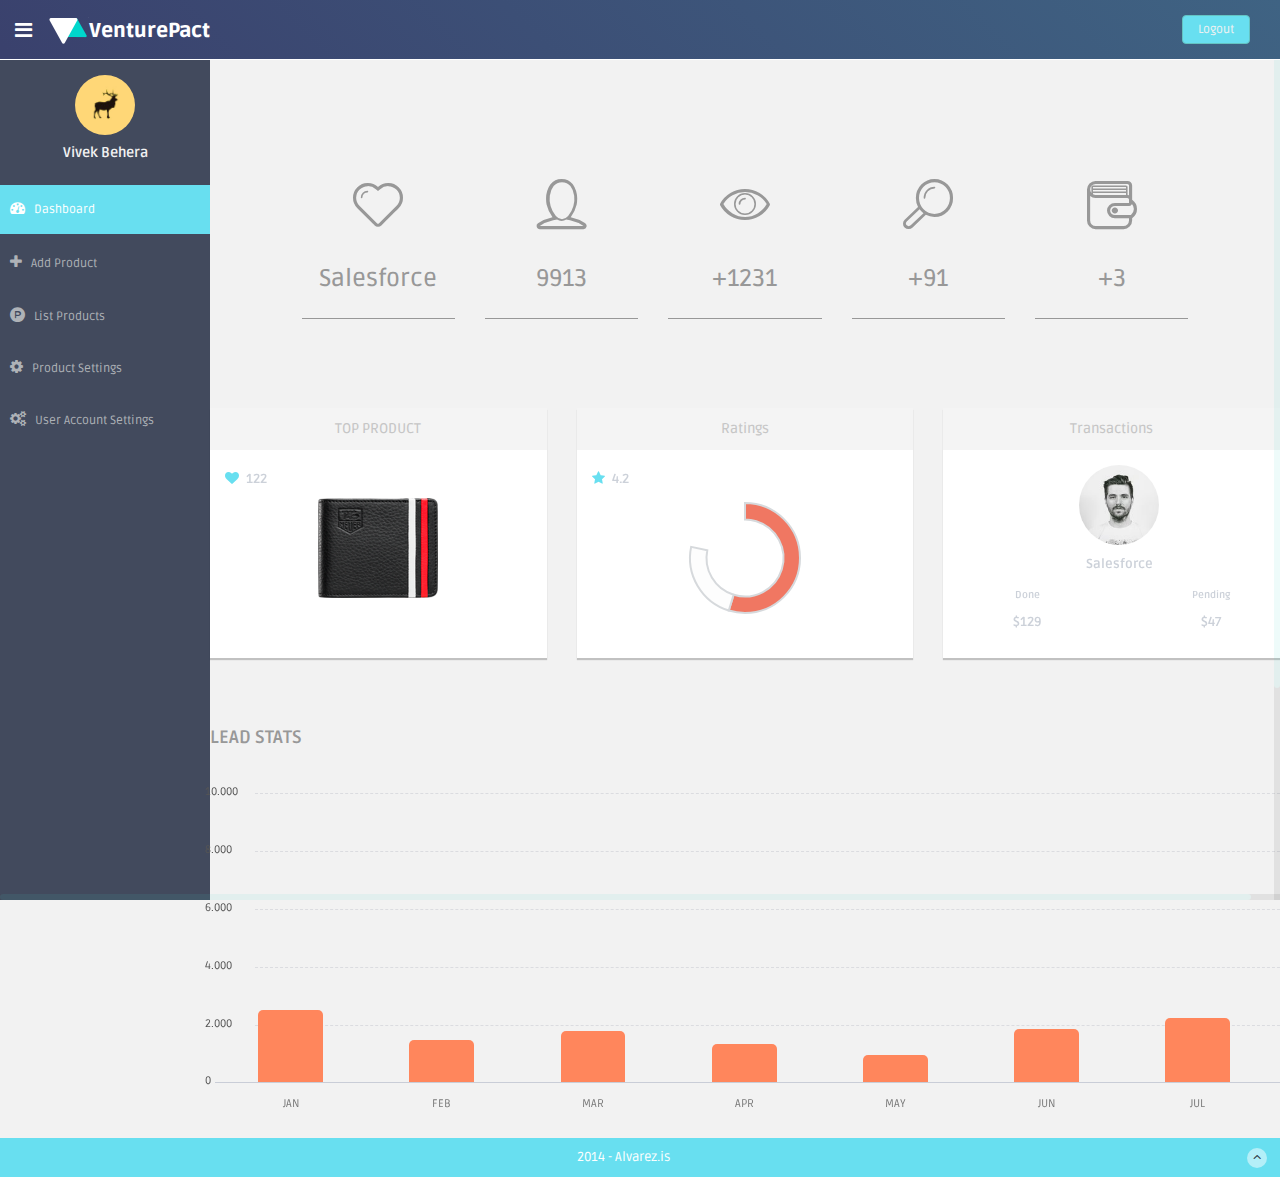
==== commit 6f0abffb: "style-product" ====
--- a/themes/Design/dashboard/index.html
+++ b/themes/Design/dashboard/index.html
@@ -13,12 +13,10 @@
 		<link href="imp/css/bootstrap.css" rel="stylesheet">
 		<!--external css-->
 		<link rel="stylesheet" href="https://maxcdn.bootstrapcdn.com/font-awesome/4.5.0/css/font-awesome.min.css">
-		<link rel="stylesheet" type="text/css" href="imp/css/zabuto_calendar.css">
-		<link rel="stylesheet" type="text/css" href="imp/js/gritter/css/jquery.gritter.css" />
 		<link rel="stylesheet" type="text/css" href="imp/lineicons/style.css">
 
 		<!-- Custom styles for this template -->
-		<link href="imp/css/dash-style.css" rel="stylesheet">
+		<link href="imp/css/style.css" rel="stylesheet">
 		<link href="imp/css/style-responsive.css" rel="stylesheet">
 
 		<script src="imp/js/chart-master/Chart.js"></script>
@@ -281,9 +279,6 @@
 	</footer>
 	<!--footer end-->
 	</section>
-
-
-
 		<!-- js placed at the end of the document so the pages load faster -->
 		<script src="imp/js/jquery.js"></script>
 		<script src="imp/js/jquery-1.8.3.min.js"></script>
@@ -292,12 +287,7 @@
 		<script src="imp/js/jquery.scrollTo.min.js"></script>
 		<script src="imp/js/jquery.nicescroll.js" type="text/javascript"></script>
 		<script src="imp/js/jquery.sparkline.js"></script>
-
-
-		<!--common script for all pages-->
 		<script src="imp/js/common-scripts.js"></script>
-
-		<!--script for this page-->
 		<script src="imp/js/sparkline-chart.js"></script>
 	</body>
 </html>
--- a/themes/Design/dashboard/imp/css/style.css
+++ b/themes/Design/dashboard/imp/css/style.css
@@ -0,0 +1,2255 @@
+/*
+Template Name: DASHGUM FREE - Bootstrap 3.2 Admin Theme
+Template Version: 1.0
+Author: Carlos Alvarez
+Website: http://blacktie.co
+Premium: http://www.gridgum.com
+*/
+
+/* Import fonts */
+@import url(http://fonts.googleapis.com/css?family=Ruda:400,700,900);
+
+/* BASIC THEME CONFIGURATION */
+body {
+    color: #797979;
+	background: #f2f2f2;
+    font-family: 'Ruda', sans-serif;
+    padding: 0px !important;
+    margin: 0px !important;
+    font-size:13px;
+}
+
+ul li {
+    list-style: none;
+}
+
+a, a:hover, a:focus {
+    text-decoration: none;
+    outline: none;
+}
+::selection {
+
+    background: #68dff0;
+    color: #fff;
+}
+::-moz-selection {
+    background: #68dff0;
+    color: #fff;
+}
+
+#container {
+    width: 100%;
+    height: 100%;
+}
+
+/* Bootstrap Modifications */
+.modal-header {
+	background: #68dff0;
+}
+
+.modal-title {
+	color: white;
+}
+
+.btn-round {
+	border-radius: 20px;
+	-webkit-border-radius: 20px;
+}
+
+.accordion-heading .accordion-toggle {
+	display: block;
+	cursor: pointer;
+	border-top: 1px solid #F5F5F5;
+	padding: 5px 0px;
+	line-height: 28.75px;
+	text-transform: uppercase;
+	color: #1a1a1a;
+	background-color: #ffffff;
+	outline: none !important;
+	text-decoration: none;
+}
+
+
+
+/*Theme Backgrounds*/
+
+.bg-theme {
+	background-color: #68dff0;
+}
+
+.bg-theme02 {
+	background-color: #ac92ec;
+}
+
+.bg-theme03 {
+  background-color: #48cfad;
+}
+
+.bg-theme04 {
+  background-color: #ed5565;
+}
+/*Theme Buttons*/
+
+.btn-theme {
+  color: #fff;
+  background-color: #68dff0;
+  border-color: #48bcb4;
+}
+.btn-theme:hover,
+.btn-theme:focus,
+.btn-theme:active,
+.btn-theme.active,
+.open .dropdown-toggle.btn-theme {
+  color: #fff;
+  background-color: #48bcb4;
+  border-color: #48bcb4;
+}
+
+.btn-theme02 {
+  color: #fff;
+  background-color: #ac92ec;
+  border-color: #967adc;
+}
+.btn-theme02:hover,
+.btn-theme02:focus,
+.btn-theme02:active,
+.btn-theme02.active,
+.open .dropdown-toggle.btn-theme02 {
+  color: #fff;
+  background-color: #967adc;
+  border-color: #967adc;
+}
+
+.btn-theme03 {
+  color: #fff;
+  background-color: #48cfad;
+  border-color: #37bc9b;
+}
+.btn-theme03:hover,
+.btn-theme03:focus,
+.btn-theme03:active,
+.btn-theme03.active,
+.open .dropdown-toggle.btn-theme03 {
+  color: #fff;
+  background-color: #37bc9b;
+  border-color: #37bc9b;
+}
+
+.btn-theme04 {
+  color: #fff;
+  background-color: #ed5565;
+  border-color: #da4453;
+}
+.btn-theme04:hover,
+.btn-theme04:focus,
+.btn-theme04:active,
+.btn-theme04.active,
+.open .dropdown-toggle.btn-theme04 {
+  color: #fff;
+  background-color: #da4453;
+  border-color: #da4453;
+}
+
+.btn-clear-g {
+	color: #48bcb4;
+	background: transparent;
+	border-color: #48bcb4;
+}
+
+.btn-clear-g:hover {
+	color: white;
+}
+
+hr {
+  margin-top: 20px;
+  margin-bottom: 20px;
+  border: 0;
+  border-top: 1px solid #797979;
+}
+
+
+
+/*Helpers*/
+
+.centered {
+	text-align: center;
+}
+
+.goleft {
+	text-align: left;
+}
+
+.goright {
+	text-align: right;
+}
+
+.mt {
+	margin-top: 25px;
+}
+
+.mb {
+	margin-bottom: 25px;
+}
+
+.ml {
+	margin-left: 5px;
+	}
+
+.no-padding {
+	padding: 0 !important;
+}
+
+.no-margin {
+	margin: 0 !important;
+}
+
+/*Exclusive Theme Colors Configuration*/
+
+.label-theme {
+	background-color: #68dff0;
+}
+
+.bg-theme {
+	background-color: #68dff0;
+}
+
+ul.top-menu > li > .logout {
+	color: #f2f2f2;
+	font-size: 12px;
+	border-radius: 4px;
+	-webkit-border-radius: 4px;
+	border: 1px solid #64c3c2 !important;
+	padding: 5px 15px;
+	margin-right: 15px;
+	background: #68dff0;
+	margin-top: 15px;
+}
+
+
+/*sidebar navigation*/
+
+#sidebar {
+    width: 210px;
+    height: 100%;
+    position: fixed;
+    background: #424a5d;
+
+    transition: all 0.2s ease-in;
+}
+
+#sidebar h5 {
+	color: #f2f2f2;
+	font-weight: 700;
+}
+
+#sidebar ul li {
+    position: relative;
+}
+
+#sidebar .sub-menu > .sub li  {
+    padding-left: 32px;
+}
+
+#sidebar .sub-menu > .sub li:last-child {
+    padding-bottom: 10px;
+}
+
+/*LEFT NAVIGATION ICON*/
+.dcjq-icon {
+    height:17px;
+    width:17px;
+    display:inline-block;
+    background: url("../img/nav-expand.png") no-repeat top;
+    border-radius:3px;
+    -moz-border-radius:3px;
+    -webkit-border-radius:3px;
+    position:absolute;
+    right:10px;
+    top:15px;
+}
+.active .dcjq-icon {
+    background: url("../img/nav-expand.png") no-repeat bottom;
+    border-radius:3px;
+    -moz-border-radius:3px;
+    -webkit-border-radius:3px;
+}
+/*---*/
+
+.nav-collapse.collapse {
+    display: inline;
+}
+
+ul.sidebar-menu , ul.sidebar-menu li ul.sub{
+    margin: -2px 0 0;
+    padding: 0;
+}
+
+ul.sidebar-menu {
+    margin-top: 75px;
+}
+
+#sidebar > ul > li > ul.sub {
+    display: none;
+}
+
+#sidebar > ul > li.active > ul.sub, #sidebar > ul > li > ul.sub > li > a {
+    display: block;
+}
+
+ul.sidebar-menu li ul.sub li{
+    background: #424a5d;
+    margin-bottom: 0;
+    margin-left: 0;
+    margin-right: 0;
+}
+
+ul.sidebar-menu li ul.sub li:last-child{
+    border-radius: 0 0 4px 4px;
+    -webkit-border-radius: 0 0 4px 4px;
+}
+
+ul.sidebar-menu li ul.sub li a {
+    font-size: 12px;
+    padding: 6px 0;
+    line-height: 35px;
+    height: 35px;
+    -webkit-transition: all 0.3s ease;
+    -moz-transition: all 0.3s ease;
+    -o-transition: all 0.3s ease;
+    -ms-transition: all 0.3s ease;
+    transition: all 0.3s ease;
+    color: #aeb2b7;
+}
+
+ul.sidebar-menu li ul.sub li a:hover {
+	color: white;
+	background: transparent;
+}
+
+ul.sidebar-menu li ul.sub li.active a {
+    color: #68dff0;
+    -webkit-transition: all 0.3s ease;
+    -moz-transition: all 0.3s ease;
+    -o-transition: all 0.3s ease;
+    -ms-transition: all 0.3s ease;
+    transition: all 0.3s ease;
+    display: block;
+}
+
+ul.sidebar-menu li{
+    /*line-height: 20px !important;*/
+    margin-bottom: 5px;
+    /*margin-left:10px;*/
+    /*margin-right:10px;*/
+}
+
+ul.sidebar-menu li.sub-menu{
+    line-height: 15px;
+}
+
+ul.sidebar-menu li a span{
+    display: inline-block;
+}
+
+ul.sidebar-menu li a{
+    color: #aeb2b7;
+    text-decoration: none;
+    display: block;
+    padding: 15px 0 15px 10px;
+    font-size: 12px;
+    outline: none;
+    -webkit-transition: all 0.3s ease;
+    -moz-transition: all 0.3s ease;
+    -o-transition: all 0.3s ease;
+    -ms-transition: all 0.3s ease;
+    transition: all 0.3s ease;
+}
+
+ul.sidebar-menu li a.active, ul.sidebar-menu li a:hover, ul.sidebar-menu li a:focus {
+    background: #68dff0;
+    color: #fff;
+    display: block;
+
+    -webkit-transition: all 0.3s ease;
+    -moz-transition: all 0.3s ease;
+    -o-transition: all 0.3s ease;
+    -ms-transition: all 0.3s ease;
+    transition: all 0.3s ease;
+}
+
+
+ul.sidebar-menu li a i {
+    font-size: 15px;
+    padding-right: 6px;
+}
+
+ul.sidebar-menu li a:hover i, ul.sidebar-menu li a:focus i {
+    color: #fff;
+}
+
+ul.sidebar-menu li a.active i {
+    color: #fff;
+}
+
+
+.mail-info, .mail-info:hover {
+    margin: -3px 6px 0 0;
+    font-size: 11px;
+}
+
+/* MAIN CONTENT CONFIGURATION */
+#main-content {
+    margin-left: 210px;
+}
+
+.header, .footer {
+    min-height: 60px;
+    padding: 0 15px;
+}
+
+.header {
+    position: fixed;
+    left: 0;
+    right: 0;
+    z-index: 1002;
+}
+
+.black-bg {
+    background: linear-gradient(45deg, rgba(58,65,109,1) 0%, rgba(58,65,109,1) 1%, rgba(63,99,131,1) 100%);
+    border-bottom: 1px solid #fff;
+}
+
+.wrapper {
+    display: inline-block;
+    margin-top: 60px;
+    padding-left: 15px;
+    padding-right: 15px;
+    padding-bottom: 15px;
+    padding-top: 0px;
+    width: 100%;
+}
+
+a.logo {
+    color: #fff;
+    font-size: 20px;
+    float: left;
+    margin-top: 15px;
+}
+
+a.logo b {
+    font-weight: 900;
+}
+
+a.logo:hover, a.logo:focus {
+    text-decoration: none;
+    outline: none;
+}
+
+a.logo span {
+    color: #68dff0;
+}
+
+
+/*notification*/
+#top_menu .nav > li, ul.top-menu > li {
+    float: left;
+}
+
+.notify-row {
+    float: left;
+    margin-top: 15px;
+    margin-left: 92px;
+}
+
+.notify-row .notification span.label {
+    display: inline-block;
+    height: 18px;
+    width: 20px;
+    padding: 5px;
+}
+
+ul.top-menu > li > a {
+    color: #666666;
+    font-size: 16px;
+    border-radius: 4px;
+    -webkit-border-radius: 4px;
+    border:1px solid #666666 !important;
+    padding: 2px 6px;
+    margin-right: 15px;
+}
+
+ul.top-menu > li > a:hover, ul.top-menu > li > a:focus {
+    border:1px solid #b6b6b6 !important;
+    background-color: transparent !important;
+    border-color: #b6b6b6 !important;
+    text-decoration: none;
+    border-radius: 4px;
+    -webkit-border-radius: 4px;
+    color: #b6b6b6 !important;
+}
+
+.notify-row .badge {
+    position: absolute;
+    right: -10px;
+    top: -10px;
+    z-index: 100;
+}
+
+.dropdown-menu.extended {
+    max-width: 300px !important;
+    min-width: 160px !important;
+    top: 42px;
+    width: 235px !important;
+    padding: 0;
+    box-shadow: 0 2px 5px rgba(0, 0, 0, 0.176) !important;
+    border: none !important;
+    border-radius: 4px;
+    -webkit-border-radius: 4px;
+}
+
+@media screen and (-webkit-min-device-pixel-ratio:0) {
+    /* Safari and Chrome */
+    .dropdown-menu.extended  {
+        box-shadow: 0 2px 8px rgba(0, 0, 0, 0.176) !important;
+    };
+    }
+
+.dropdown-menu.extended li p {
+    background-color: #F1F2F7;
+    color: #666666;
+    margin: 0;
+    padding: 10px;
+    border-radius: 4px 4px 0px 0px;
+    -webkit-border-radius: 4px 4px 0px 0px;
+}
+
+.dropdown-menu.extended li p.green {
+    background-color: #68dff0;
+    color: #fff;
+}
+
+.dropdown-menu.extended li p.yellow {
+    background-color: #fcb322;
+    color: #fff;
+}
+
+.dropdown-menu.extended li a {
+    border-bottom: 1px solid #EBEBEB !important;
+    font-size: 12px;
+    list-style: none;
+}
+
+.dropdown-menu.extended li a {
+    padding: 15px 10px !important;
+    width: 100%;
+    display: inline-block;
+}
+
+.dropdown-menu.extended li a:hover {
+    background-color: #F7F8F9 !important;
+    color: #2E2E2E;
+}
+
+.dropdown-menu.tasks-bar .task-info .desc {
+    font-size: 13px;
+    font-weight: normal;
+}
+
+.dropdown-menu.tasks-bar .task-info .percent {
+    display: inline-block;
+    float: right;
+    font-size: 13px;
+    font-weight: 600;
+    padding-left: 10px;
+    margin-top: -4px;
+}
+
+.dropdown-menu.extended .progress {
+    margin-bottom: 0 !important;
+    height: 10px;
+}
+
+.dropdown-menu.inbox li a .photo img {
+    border-radius: 2px 2px 2px 2px;
+    float: left;
+    height: 40px;
+    margin-right: 4px;
+    width: 40px;
+}
+
+.dropdown-menu.inbox li a .subject {
+    display: block;
+}
+
+.dropdown-menu.inbox li a .subject .from {
+    font-size: 12px;
+    font-weight: 600;
+}
+
+.dropdown-menu.inbox li a .subject .time {
+    font-size: 11px;
+    font-style: italic;
+    font-weight: bold;
+    position: absolute;
+    right: 5px;
+}
+
+.dropdown-menu.inbox li a .message {
+    display: block !important;
+    font-size: 11px;
+}
+
+.top-nav  {
+    margin-top: 7px;
+}
+
+.top-nav ul.top-menu > li .dropdown-menu.logout {
+    width: 268px !important;
+
+}
+
+.top-nav li.dropdown .dropdown-menu {
+    float: right;
+    right: 0;
+    left: auto;
+}
+
+.dropdown-menu.extended.logout > li {
+    float: left;
+    text-align: center;
+    width: 33.3%;
+}
+
+.dropdown-menu.extended.logout > li:last-child {
+    float: left;
+    text-align: center;
+    width: 100%;
+    background: #a9d96c;
+    border-radius: 0 0 3px 3px;
+}
+
+.dropdown-menu.extended.logout > li:last-child > a, .dropdown-menu.extended.logout > li:last-child > a:hover {
+    color: #fff;
+    border-bottom: none !important;
+    text-transform: uppercase;
+}
+
+.dropdown-menu.extended.logout > li:last-child > a:hover > i{
+    color: #fff;
+}
+
+.dropdown-menu.extended.logout > li > a {
+    color: #a4abbb;
+    border-bottom: none !important;
+}
+
+.full-width .dropdown-menu.extended.logout > li > a:hover {
+    color: #50c8ea !important;
+    background: none !important;
+}
+
+.dropdown-menu.extended.logout > li > a:hover {
+    background: none !important;
+}
+
+.dropdown-menu.extended.logout > li > a:hover i {
+    color: #50c8ea;
+}
+
+.dropdown-menu.extended.logout > li > a i {
+    font-size: 17px;
+}
+
+.dropdown-menu.extended.logout > li > a > i {
+    display: block;
+}
+
+.top-nav ul.top-menu > li > a {
+    border: 1px solid #eeeeee;
+    border-radius: 4px;
+    -webkit-border-radius: 4px;
+    padding: 6px;
+    background: none;
+    margin-right: 0;
+}
+.top-nav ul.top-menu > li {
+    margin-left: 10px;
+}
+
+.top-nav ul.top-menu > li > a:hover, .top-nav ul.top-menu > li > a:focus {
+    border:1px solid #F1F2F7;
+    background: #F1F2F7;
+
+}
+
+.top-nav .dropdown-menu.extended.logout {
+    top: 50px;
+}
+
+.top-nav .nav .caret {
+    border-bottom-color: #A4AABA;
+    border-top-color: #A4AABA;
+}
+.top-nav ul.top-menu > li > a:hover .caret {
+    border-bottom-color: #000;
+    border-top-color: #000;
+}
+
+.log-arrow-up {
+    background: url("../img/arrow-up.png") no-repeat;
+    width: 20px;
+    height: 11px;
+    position: absolute;
+    right: 20px;
+    top: -10px;
+}
+
+/*----*/
+
+.notify-arrow {
+    border-style: solid;
+    border-width: 0 9px 9px;
+    height: 0;
+    margin-top: 0;
+    opacity: 0;
+    position: absolute;
+    left: 7px;
+    top: -18px;
+    transition: all 0.25s ease 0s;
+    width: 0;
+    z-index: 10;
+    margin-top: 10px;
+    opacity: 1;
+}
+
+.notify-arrow-yellow {
+    border-color: transparent transparent #FCB322;
+    border-bottom-color: #FCB322 !important;
+    border-top-color: #FCB322 !important;
+}
+.notify-arrow-green {
+    border-color: transparent transparent #68dff0;
+    border-bottom-color: #68dff0 !important;
+    border-top-color: #68dff0 !important;
+}
+
+
+
+/*--sidebar toggle---*/
+
+.sidebar-toggle-box {
+    float: left;
+    color: #fff;
+    padding-right: 15px;
+    margin-top: 20px;
+}
+
+.sidebar-toggle-box .fa-bars {
+    cursor: pointer;
+    display: inline-block;
+    font-size: 20px;
+}
+
+
+.sidebar-closed > #sidebar > ul {
+    display: none;
+}
+
+.sidebar-closed #main-content {
+    margin-left: 0px;
+}
+
+.sidebar-closed #sidebar {
+    margin-left: -180px;
+}
+
+
+/* Dash Side */
+
+.ds {
+	background: #ffffff;
+	padding-top: 20px;
+}
+
+.ds h4 {
+	font-size: 14px;
+	font-weight: 700;
+}
+
+.ds h3 {
+	color: #ffffff;
+	font-size: 16px;
+	padding: 0 10px;
+	line-height: 60px;
+	height: 60px;
+	margin: 0;
+	background: #ff865c;
+	text-align: center;
+}
+
+.ds i {
+	font-size: 12px;
+	line-height: 16px;
+}
+
+.ds .desc {
+	border-bottom: 1px solid #eaeaea;
+	display: inline-block;
+	padding: 15px 0;
+	width: 100%;
+}
+
+.ds .desc:hover {
+	background: #f2f2f2;
+}
+
+.ds .thumb {
+	width: 30px;
+	margin: 0 10px 0 20px;
+	display: block;
+	float: left;
+}
+
+.ds .details {
+	width: 170px;
+	float: left;
+}
+
+.ds > .desc p {
+	font-size: 11px;
+}
+
+.ds p > muted {
+	font-size: 9px;
+	text-transform: uppercase;
+	font-style: italic;
+	color: #666666
+}
+
+.ds a {
+	color: #68dff0;
+}
+
+/* LINE ICONS CONFIGURATION */
+
+.mtbox {
+	margin-top: 80px;
+	margin-bottom: 40px;
+    transition: all 0.3s ease-in;
+}
+
+.box1 {
+	padding: 15px;
+	color: #989898;
+    margin-bottom: 0.4em;
+    text-align: center;
+    transition: all 0.3s ease-in;
+	border-bottom: 1px solid #989898;
+}
+
+.box1 span {
+	font-size: 50px;
+    transition: all 0.3s ease-in;
+}
+
+.box1 h3 {
+	text-align: center;
+    transition: all 0.3s ease-in;
+}
+
+.box0{
+    cursor: pointer;
+    transition: all 0.3s ease-in;
+}
+
+.box0:hover .box1 {
+	/*border-bottom: 1px solid #ffffff;*/
+}
+
+.box0 p {
+	text-align: center;
+	font-size: 12px;
+	color: #f2f2f2;
+    transition: all 0.3s ease-in;
+}
+
+.box0:hover p {
+	color: #ff865c;
+}
+
+.box0:hover {
+	background: #ffffff;
+	box-shadow: 0 2px 1px rgba(0, 0, 0, 0.2);
+}
+
+/* MAIN CHART CONFIGURATION */
+.main-chart {
+	padding-top: 20px;
+}
+
+.mleft {
+}
+
+.border-head h3 {
+    margin-top: 20px;
+    margin-bottom: 20px;
+	margin-left: 15px;
+    padding-bottom: 5px;
+    font-weight: normal;
+    font-size: 18px;
+    display: inline-block;
+    width: 100%;
+    font-weight: 700;
+    color: #989898;
+}
+
+.custom-bar-chart {
+    height: 290px;
+    margin-top: 20px;
+    margin-left: 20px;
+    position: relative;
+    border-bottom: 1px solid #c9cdd7;
+}
+
+.custom-bar-chart .bar {
+    height: 100%;
+    position: relative;
+    width: 6%;
+    margin: 0px 4%;
+    float: left;
+    text-align: center;
+    z-index: 10;
+}
+
+.custom-bar-chart .bar .title {
+    position: absolute;
+    bottom: -30px;
+    width: 100%;
+    text-align: center;
+    font-size: 11px;
+}
+
+.custom-bar-chart .bar .value {
+    position: absolute;
+    bottom: 0;
+    background: #ff865c;
+    color: #68dff0;
+    width: 100%;
+    -webkit-border-radius: 5px 5px 0 0;
+    -moz-border-radius: 5px 5px 0 0;
+    border-radius: 5px 5px 0 0;
+    -webkit-transition: all .3s ease;
+    -moz-transition: all .3s ease;
+    -ms-transition: all .3s ease;
+    -o-transition: all .3s ease;
+    transition: all .3s ease;
+}
+
+
+
+.custom-bar-chart .bar .value:hover {
+    background: #2f2f2f;
+    color: #fff;
+}
+
+.y-axis {
+    color: #555555;
+    position: absolute;
+    text-align: left;
+    width: 100%;
+    font-size: 11px;
+}
+
+.y-axis li {
+    border-top: 1px dashed #dbdce0;
+    display: block;
+    height: 58px;
+    width: 100%;
+}
+
+.y-axis li:last-child {
+    border-top: none;
+}
+
+.y-axis li span {
+    display: block;
+    margin: -10px 0 0 -60px;
+    padding: 0 10px;
+    width: 40px;
+}
+
+
+/*Donut Chart Main Page Conf*/
+.donut-main {
+	display: block;
+	text-align: center;
+}
+
+.donut-main h4 {
+	font-weight: 700;
+	font-size: 16px;
+}
+
+/* *************************************************************************************
+PANELS CONFIGURATIONS
+*************************************************************************************** */
+
+/*Panel Size*/
+
+.pn {
+	height: 250px;
+	box-shadow: 0 2px 1px rgba(0, 0, 0, 0.2);
+}
+
+.pn:hover {
+	box-shadow: 2px 3px 2px rgba(0, 0, 0, 0.3);
+
+}
+
+/*Grey Panel*/
+
+.grey-panel {
+	text-align: center;
+	background: #dfdfe1;
+}
+.grey-panel .grey-header {
+	background: #ccd1d9;
+	padding: 3px;
+	margin-bottom: 15px;
+}
+.grey-panel h5 {
+	font-weight: 200;
+	margin-top: 10px;
+}
+.grey-panel p {
+	margin-left: 5px;
+}
+/* Specific Conf for Donut Charts*/
+.donut-chart p {
+	margin-top: 5px;
+	font-weight: 700;
+	margin-left: 15px;
+}
+.donut-chart h2 {
+	font-weight: 900;
+	color: #FF6B6B;
+	font-size: 38px;
+}
+
+/* Dark Blue*/
+
+.darkblue-panel {
+	text-align: center;
+	background: #444c57;
+}
+.darkblue-panel .darkblue-header {
+	background: transparent;
+	padding: 3px;
+	margin-bottom: 15px;
+}
+.darkblue-panel h1 {
+	color: #f2f2f2;
+}
+.darkblue-panel h5 {
+	font-weight: 200;
+	margin-top: 10px;
+	color: white;
+}
+.darkblue-panel footer {
+	color: white;
+}
+.darkblue-panel footer h5 {
+	margin-left:10px;
+	margin-right: 10px;
+	font-weight: 700;
+}
+
+/*Green Panel*/
+.green-panel {
+	text-align: center;
+	background: #68dff0;
+}
+.green-panel .green-header {
+	background: #43b1a9;
+	padding: 3px;
+	margin-bottom: 15px;
+}
+.green-panel h5 {
+	color: white;
+	font-weight: 200;
+	margin-top: 10px;
+}
+.green-panel h3 {
+	color: white;
+	font-weight: 100;
+}
+.green-panel p {
+	color: white;
+}
+
+/*White Panel */
+.white-panel {
+	text-align: center;
+	background: #ffffff;
+	color: #ccd1d9;
+}
+
+.white-panel p {
+	margin-top: 5px;
+	font-weight: 700;
+	margin-left: 15px;
+}
+.white-panel .white-header {
+	background: #f4f4f4;
+	padding: 3px;
+	margin-bottom: 15px;
+	color: #c6c6c6;
+}
+.white-panel .small {
+	font-size: 10px;
+	color: #ccd1d9;
+}
+
+.white-panel i {
+	color: #68dff0;
+	padding-right: 4px;
+	font-size: 14px;
+}
+
+/*STOCK CARD Panel*/
+.card {
+  background: white;
+  box-shadow: 0 2px 1px rgba(0, 0, 0, 0.2);
+  margin-bottom: 1em;
+  height: 250px;
+}
+.stock .stock-chart {
+  background: #00c5de;
+}
+.stock .stock-chart #chart {
+    height: 10.7em;
+    background: url(http://i.imgbox.com/abmuNQx2) center bottom no-repeat;
+}
+.stock .current-price {
+  background: #1d2122;
+  padding: 10px;
+}
+.stock .current-price .info abbr {
+    display: block;
+    color: #f8f8f8;
+    font-size: 1.5em;
+    font-weight: 600;
+    margin-top: 0.18em;
+}
+.stock .current-price .changes {
+    text-align: right;
+}
+.stock .changes .up {
+	color: #4fd98b
+}
+.stock .current-price .changes .value {
+      font-size: 1.8em;
+      font-weight: 700;
+}
+.stock .summary {
+    color: #2f2f2f;
+    display: block;
+    background: #f2f2f2;
+    padding: 10px;
+	text-align: center;
+}
+.stock .summary strong {
+	font-weight: 900;
+	font-size: 14px;
+}
+
+/*Content Panel*/
+.content-panel {
+	background: #ffffff;
+	box-shadow: 0px 3px 2px #aab2bd;
+	padding-top: 15px;
+	padding-bottom: 5px;
+}
+.content-panel h4 {
+	margin-left: 10px;
+}
+
+/*WEATHER PANELS*/
+
+/* Weather 1 */
+.weather {
+	background: url(../img/weather.jpg) no-repeat center top;
+	text-align: center;
+	background-position: center center;
+}
+.weather i {
+	color: white;
+	margin-top: 45px;
+}
+.weather h2 {
+	color: white;
+	font-weight: 900;
+}
+.weather h4 {
+	color: white;
+	font-weight: 900;
+	letter-spacing: 1px;
+}
+
+/* Weather 2 */
+.weather-2 {
+	background: #e9f0f4;
+}
+.weather-2 .weather-2-header {
+	background: #54bae6;
+	padding-top: 5px;
+	margin-bottom: 5px;
+}
+.weather-2 .weather-2-header p {
+	color: white;
+	margin-left: 5px;
+	margin-right: 5px;
+}
+.weather-2 .weather-2-header p small {
+	font-size: 10px;
+}
+.weather-2 .data {
+	margin-right: 10px;
+	margin-left: 10px;
+	color: #272b34;
+}
+.weather-2 .data h5 {
+	margin-top: 0px;
+	font-weight: lighter;
+}
+.weather-2 .data h1{
+	margin-top: 2px;
+}
+
+/* Weather 3 */
+.weather-3 {
+	background: #ffcf00;
+}
+
+.weather-3 i {
+	color: white;
+	margin-top: 30px;
+	font-size: 70px;
+}
+.weather-3 h1 {
+	margin-top: 10px;
+	color: white;
+	font-weight: 900;
+}
+.weather-3 .info {
+	background: #f2f2f2;
+}
+.weather-3 .info i {
+	font-size: 15px;
+	color: #c2c2c2;
+	margin-bottom: 0px;
+	margin-top: 10px;
+}
+.weather-3 .info h3 {
+	font-weight: 900;
+	margin-bottom: 0px;
+}
+.weather-3 .info p {
+	margin-left: 10px;
+	margin-right: 10px;
+	margin-bottom: 16px;
+	color: #c2c2c2;
+	font-size: 15px;
+	font-weight: 700;
+}
+
+
+/*Twitter Panel*/
+.twitter-panel {
+	background: #4fc1e9;
+	text-align: center;
+}
+.twitter-panel i {
+	color: white;
+	margin-top: 40px;
+}
+.twitter-panel p {
+	color: #f5f5f5;
+	margin: 10px;
+}
+.twitter-panel .user {
+	color: white;
+	font-weight: 900;
+}
+
+
+/* Instagram Panel*/
+.instagram-panel {
+	background: url(../img/instagram.jpg) no-repeat center top;
+	text-align: center;
+	background-position: center center;
+}
+.instagram-panel i {
+	color: white;
+	margin-top: 35px;
+}
+.instagram-panel p {
+	margin: 5px;
+	color: white;
+}
+
+/* Product Panel */
+.product-panel {
+	background: #dadad2;
+	text-align: center;
+	padding-top: 50px;
+	height: 100%;
+}
+
+/* Product Panel 2*/
+.product-panel-2 {
+	background: #dadad2;
+	text-align: center;
+}
+.product-panel-2 .badge {
+	position: absolute;
+	top: 20px;
+	left: 35px;
+}
+.badge-hot {
+	background: #ed5565;
+	width: 70px;
+	height: 70px;
+	line-height: 70px;
+	font-size: 18px;
+	color: #fff;
+	text-align: center;
+	border-radius: 100%;
+}
+
+/* Soptify Panel */
+#spotify {
+	background: url(../img/lorde.jpg) no-repeat center top;
+	margin-top: -15px;
+	background-attachment: relative;
+	background-position: center center;
+	min-height: 220px;
+	width: 100%;
+    -webkit-background-size: 100%;
+    -moz-background-size: 100%;
+    -o-background-size: 100%;
+    background-size: 100%;
+    -webkit-background-size: cover;
+    -moz-background-size: cover;
+    -o-background-size: cover;
+    background-size: cover;
+}
+#spotify .btn-clear-g {
+	top: 15%;
+	right: 10px;
+	position: absolute;
+	margin-top: 5px;
+}
+#spotify .sp-title {
+	bottom: 15%;
+	left: 25px;
+	position: absolute;
+	color: #efefef;
+}
+#spotify .sp-title h3 {
+	font-weight: 900;
+}
+#spotify .play{
+	bottom: 18%;
+	right: 25px;
+	position: absolute;
+	color: #efefef;
+	font-size: 20px
+}
+.followers {
+	margin-left: 5px;
+	margin-top: 5px;
+}
+
+/* BLOG PANEL */
+#blog-bg {
+	background: url(../img/blog-bg.jpg) no-repeat center top;
+	margin-top: -15px;
+	background-attachment: relative;
+	background-position: center center;
+	min-height: 150px;
+	width: 100%;
+    -webkit-background-size: 100%;
+    -moz-background-size: 100%;
+    -o-background-size: 100%;
+    background-size: 100%;
+    -webkit-background-size: cover;
+    -moz-background-size: cover;
+    -o-background-size: cover;
+    background-size: cover;
+}
+#blog-bg .badge {
+	position: absolute;
+	top: 20px;
+	left: 35px;
+}
+.badge-popular {
+	background: #3498db;
+	width: 70px;
+	height: 70px;
+	line-height: 70px;
+	font-size: 13px;
+	color: #fff;
+	text-align: center;
+	border-radius: 100%;
+}
+.blog-title {
+	background: rgba(0,0,0,0.5);
+	bottom: 100px;
+	padding: 6px;
+	color: white;
+	font-weight: 700;
+	position: absolute;
+	display: block;
+	width: 120px;
+}
+.blog-text {
+	margin-left: 8px;
+	margin-right: 8px;
+	margin-top: 15px;
+	font-size: 12px;
+}
+
+/* Calendar Configuration */
+#calendar {
+	color: white;
+	padding: 0px !important;
+}
+.calendar-month-header {
+	background: #43b1a9;
+}
+
+/* TODO PANEL */
+.steps{
+  display: block;
+}
+.steps input[type=checkbox] {
+  display: none;
+}
+.steps input[type=submit]{
+  background: #f1783c;
+  border: none;
+  padding: 0px;
+  margin: 0 auto;
+  width: 100%;
+  height: 55px;
+  color: white;
+  text-transform: uppercase;
+  font-weight: 900;
+  font-size: 11px;
+  letter-spacing: 1px;
+  cursor: pointer;
+  transition: background 0.5s ease
+}
+.steps input[type=submit]:hover{
+  background: #8fde9c;
+}
+.steps label{
+  background: #393D40;
+  height: 65px;
+  line-height: 65px;
+  width: 100%;
+  display: block;
+  border-bottom: 1px solid #44494e;
+  color: #889199;
+  text-transform: uppercase;
+  font-weight: 900;
+  font-size: 11px;
+  letter-spacing: 1px;
+  text-indent: 52px;
+  cursor: pointer;
+  transition: all 0.7s ease;
+  margin: 0px;
+}
+.steps label:before{
+  content:"";
+  width: 12px;
+  height: 12px;
+  display: block;
+  position: absolute;
+  margin: 26px 0px 0px 18px;
+  border-radius: 100%;
+  transition: border 0.7s ease
+}
+.steps label:hover{
+  background: #2B2E30;
+  color: #46b7e5
+}
+.steps label:hover:before{
+  border: 1px solid #46b7e5;
+}
+#op1:checked ~ label[for=op1]:before,
+#op2:checked ~ label[for=op2]:before,
+#op3:checked ~ label[for=op3]:before{
+  border: 2px solid #96c93c;
+  background: url('[data-uri]') no-repeat center center;
+}
+
+/* PROFILE PANELS */
+/* Profile 01*/
+#profile-01 {
+	background: url(../img/profile-01.jpg) no-repeat center top;
+	margin-top: -15px;
+	background-attachment: relative;
+	background-position: center center;
+	min-height: 150px;
+	width: 100%;
+    -webkit-background-size: 100%;
+    -moz-background-size: 100%;
+    -o-background-size: 100%;
+    background-size: 100%;
+    -webkit-background-size: cover;
+    -moz-background-size: cover;
+    -o-background-size: cover;
+    background-size: cover;
+}
+#profile-01 h3 {
+	color: white;
+	padding-top: 50px;
+	margin: 0px;
+	text-align: center;
+}
+#profile-01 h6 {
+	color: white;
+	text-align: center;
+	margin-bottom: 0px;
+	font-weight: 900;
+}
+.profile-01 {
+	background: #68dff0;
+	height: 50px;
+}
+.profile-01:hover {
+	background: #2f2f2f;
+  -webkit-transition: background-color 0.6s;
+  -moz-transition: background-color 0.6s;
+  -o-transition: background-color 0.6s;
+  transition: background-color 0.6s;
+  cursor: pointer;
+}
+.profile-01 p {
+	color: white;
+	padding-top: 15px;
+	font-weight: 400;
+	font-size: 15px;
+}
+
+/* Profile 02*/
+#profile-02 {
+	background: url(../img/profile-02.jpg) no-repeat center top;
+	margin-top: -15px;
+	background-attachment: relative;
+	background-position: center center;
+	min-height: 200px;
+	width: 100%;
+    -webkit-background-size: 100%;
+    -moz-background-size: 100%;
+    -o-background-size: 100%;
+    background-size: 100%;
+    -webkit-background-size: cover;
+    -moz-background-size: cover;
+    -o-background-size: cover;
+    background-size: cover;
+}
+#profile-02 .user {
+	padding-top: 40px;
+	text-align: center;
+}
+#profile-02 h4 {
+	color: white;
+	margin:0px;
+	padding-top: 8px;
+}
+.pr2-social a {
+	color: #cdcdcd;
+}
+.pr2-social a:hover {
+	color: #68dff0;
+}
+.pr2-social i {
+	margin-top: 15px;
+	margin-right: 12px;
+	font-size: 20px;
+}
+
+
+/*spark line*/
+.chart {
+    display: inline-block;
+    text-align: center;
+    width: 100%;
+}
+.chart .heading {
+    text-align: left;
+}
+.chart .heading span {
+    display: block;
+}
+.panel.green-chart .chart-tittle {
+    font-size: 16px;
+    padding: 15px;
+    display: inline-block;
+    font-weight:normal;
+    background: #99c262;
+    width: 100%;
+    -webkit-border-radius: 0px 0px 4px 4px;
+    border-radius: 0px 0px 4px 4px;
+}
+#barchart {
+    margin-bottom: -15px;
+    display: inline-block;
+}
+.panel.green-chart .chart-tittle .value {
+    float: right;
+    color: #c0f080;
+}
+.panel.green-chart {
+    background: #a9d96c;
+    color: #fff;
+}
+.panel.terques-chart {
+    background: transparent;
+    color: #797979;
+}
+.panel.terques-chart .chart-tittle .value {
+    float: right;
+    color: #fff;
+}
+.panel.terques-chart .chart-tittle .value a {
+    color: #2f2f2f;
+    font-size: 12px;
+}
+.panel.terques-chart .chart-tittle .value a:hover, .panel.terques-chart .chart-tittle .value a.active {
+    color: #68dff0;
+    font-size: 12px;
+}
+.panel.terques-chart .chart-tittle {
+    font-size: 16px;
+    padding: 15px;
+    display: inline-block;
+    font-weight:normal;
+    background: #39b7ac;
+    width: 100%;
+    -webkit-border-radius: 0px 0px 4px 4px;
+    border-radius: 0px 0px 4px 4px;
+}
+.inline-block {
+    display: inline-block;
+}
+
+/* showcase background */
+.showback {
+	background: #ffffff;
+	padding: 15px;
+	margin-bottom: 15px;
+	box-shadow: 0px 3px 2px #aab2bd;
+}
+
+
+
+/* Calendar Events - Calendar.html*/
+.external-event {
+	cursor: move;
+	display: inline-block !important;
+	margin-bottom: 7px !important;
+	margin-right: 7px !important;
+	padding: 10px;
+}
+
+.drop-after {
+	padding-top: 15px;
+	margin-top: 15px;
+	border-top: 1px solid #ccc;
+}
+
+.fc-state-default, .fc-state-default .fc-button-inner {
+	background: #f2f2f2;
+}
+
+.fc-state-active .fc-button-inner {
+	background: #FFFFFF;
+}
+
+/* Gallery Configuration */
+.photo-wrapper {
+  display: block;
+  position: relative;
+  overflow: hidden;
+  background-color: #68dff0;
+  -webkit-transition: background-color 0.4s;
+  -moz-transition: background-color 0.4s;
+  -o-transition: background-color 0.4s;
+  transition: background-color 0.4s;
+}
+.project .overlay {
+  position: absolute;
+  text-align: center;
+  color: #fff;
+  opacity: 0;
+  filter: alpha(opacity=0);
+  -webkit-transition: opacity 0.4s;
+  -moz-transition: opacity 0.4s;
+  -o-transition: opacity 0.4s;
+  transition: opacity 0.4s;
+
+}
+
+.project:hover .photo-wrapper {
+  background-color: #68dff0;
+	background-image:url(../img/zoom.png);
+	background-repeat:no-repeat;
+	background-position:center;
+	top: 0;
+	bottom: 0;
+	left: 0;
+	right: 0;
+	position: relative;
+}
+.project:hover .photo {
+  opacity: 10;
+  filter: alpha(opacity=4000);
+  opacity: 0.1;
+  filter: alpha(opacity=40);
+}
+.project:hover .overlay {
+  opacity: 100;
+  filter: alpha(opacity=10000);
+  opacity: 1;
+  filter: alpha(opacity=100);
+}
+
+
+
+/* EZ Checklist */
+.ez-checkbox {
+	margin-right: 5px;
+}
+
+.ez-checkbox, .ez-radio {
+	height: 20px;
+	width: 20px;
+}
+
+.brand-highlight {
+background: #fffbcc !important;
+}
+
+
+/* FORMS CONFIGURATION */
+.form-panel {
+	background: #ffffff;
+	margin: 10px;
+	padding: 10px;
+	box-shadow: 0px 3px 2px #aab2bd;
+	text-align: left;
+}
+
+label {
+	font-weight: 400;
+}
+
+.form-horizontal.style-form .form-group {
+	border-bottom: 1px solid #eff2f7;
+	padding-bottom: 15px;
+	margin-bottom: 15px;
+}
+
+.round-form {
+	border-radius: 500px;
+	-webkit-border-radius: 500px;
+}
+
+@media (min-width: 768px) {
+		.form-horizontal .control-label {
+		text-align: left;
+	}
+}
+
+#focusedInput {
+	border: 1px solid #ed5565;
+	box-shadow: none;
+}
+
+.add-on {
+	float: right;
+	margin-top: -37px;
+	padding: 3px;
+	text-align: center;
+}
+
+.add-on .btn {
+	height: 34px;
+}
+
+/* TOGGLE CONFIGURATION */
+.has-switch {
+    border-radius: 30px;
+    -webkit-border-radius: 30px;
+    display: inline-block;
+    cursor: pointer;
+    line-height: 1.231;
+    overflow: hidden;
+    position: relative;
+    text-align: left;
+    width: 80px;
+    -webkit-mask: url('../img/mask.png') 0 0 no-repeat;
+    mask: url('../img/mask.png') 0 0 no-repeat;
+    -webkit-user-select: none;
+    -moz-user-select: none;
+    -ms-user-select: none;
+    -o-user-select: none;
+    user-select: none;
+}
+.has-switch.deactivate {
+    opacity: 0.5;
+    filter: alpha(opacity=50);
+    cursor: default !important;
+}
+.has-switch.deactivate label,
+.has-switch.deactivate span {
+    cursor: default !important;
+}
+.has-switch > div {
+    width: 162%;
+    position: relative;
+    top: 0;
+}
+.has-switch > div.switch-animate {
+    -webkit-transition: left 0.25s ease-out;
+    -moz-transition: left 0.25s ease-out;
+    -o-transition: left 0.25s ease-out;
+    transition: left 0.25s ease-out;
+    -webkit-backface-visibility: hidden;
+}
+.has-switch > div.switch-off {
+    left: -63%;
+}
+.has-switch > div.switch-off label {
+    background-color: #7f8c9a;
+    border-color: #bdc3c7;
+    -webkit-box-shadow: -1px 0 0 rgba(255, 255, 255, 0.5);
+    -moz-box-shadow: -1px 0 0 rgba(255, 255, 255, 0.5);
+    box-shadow: -1px 0 0 rgba(255, 255, 255, 0.5);
+}
+.has-switch > div.switch-on {
+    left: 0%;
+}
+.has-switch > div.switch-on label {
+    background-color: #41cac0;
+}
+.has-switch input[type=checkbox] {
+    display: none;
+}
+.has-switch span {
+    cursor: pointer;
+    font-size: 14.994px;
+    font-weight: 700;
+    float: left;
+    height: 29px;
+    line-height: 19px;
+    margin: 0;
+    padding-bottom: 6px;
+    padding-top: 5px;
+    position: relative;
+    text-align: center;
+    width: 50%;
+    z-index: 1;
+    -webkit-box-sizing: border-box;
+    -moz-box-sizing: border-box;
+    box-sizing: border-box;
+    -webkit-transition: 0.25s ease-out;
+    -moz-transition: 0.25s ease-out;
+    -o-transition: 0.25s ease-out;
+    transition: 0.25s ease-out;
+    -webkit-backface-visibility: hidden;
+}
+.has-switch span.switch-left {
+    border-radius: 30px 0 0 30px;
+    background-color: #2A3542;
+    color: #41cac0;
+    border-left: 1px solid transparent;
+}
+.has-switch span.switch-right {
+    border-radius: 0 30px 30px 0;
+    background-color: #bdc3c7;
+    color: #ffffff;
+    text-indent: 7px;
+}
+.has-switch span.switch-right [class*="fui-"] {
+    text-indent: 0;
+}
+.has-switch label {
+    border: 4px solid #2A3542;
+    border-radius: 50%;
+    -webkit-border-radius: 50%;
+    float: left;
+    height: 29px;
+    margin: 0 -21px 0 -14px;
+    padding: 0;
+    position: relative;
+    vertical-align: middle;
+    width: 29px;
+    z-index: 100;
+    -webkit-transition: 0.25s ease-out;
+    -moz-transition: 0.25s ease-out;
+    -o-transition: 0.25s ease-out;
+    transition: 0.25s ease-out;
+    -webkit-backface-visibility: hidden;
+}
+.switch-square {
+    border-radius: 6px;
+    -webkit-border-radius: 6px;
+    -webkit-mask: url('../img/mask.png') 0 0 no-repeat;
+    mask: url('../img/mask.png') 0 0 no-repeat;
+}
+.switch-square > div.switch-off label {
+    border-color: #7f8c9a;
+    border-radius: 6px 0 0 6px;
+}
+.switch-square span.switch-left {
+    border-radius: 6px 0 0 6px;
+}
+.switch-square span.switch-left [class*="fui-"] {
+    text-indent: -10px;
+}
+.switch-square span.switch-right {
+    border-radius: 0 6px 6px 0;
+}
+.switch-square span.switch-right [class*="fui-"] {
+    text-indent: 5px;
+}
+.switch-square label {
+    border-radius: 0 6px 6px 0;
+    border-color: #41cac0;
+}
+
+
+
+/*LOGIN CONFIGURATION PAGE*/
+.form-login {
+	max-width: 330px;
+	margin: 100px auto 0;
+	background: #fff;
+	border-radius: 5px;
+	-webkit-border-radius: 5px;
+}
+
+.form-login h2.form-login-heading {
+	margin: 0;
+	padding: 25px 20px;
+	text-align: center;
+	background: #68dff0;
+	border-radius: 5px 5px 0 0;
+	-webkit-border-radius: 5px 5px 0 0;
+	color: #fff;
+	font-size: 20px;
+	text-transform: uppercase;
+	font-weight: 300;
+}
+.login-wrap {
+	padding: 20px;
+}
+.login-wrap .registration {
+	text-align: center;
+}
+.login-social-link {
+	display: block;
+	margin-top: 20px;
+	margin-bottom: 15px;
+}
+
+
+/*LOCK SCREEN CONF*/
+#showtime {
+	width: 100%;
+	color: #fff;
+	font-size: 90px;
+	margin-bottom: 30px;
+	margin-top: 250px;
+	display: inline-block;
+	text-align: center;
+	font-weight: 400;
+}
+
+.lock-screen {
+	text-align: center;
+}
+
+.lock-screen a {
+	color: white;
+}
+
+.lock-screen a:hover {
+	color: #48cfad
+}
+
+.lock-screen i {
+	font-size: 60px;
+}
+
+.lock-screen .modal-content {
+	position: relative;
+	background-color: #f2f2f2;
+	background-clip: padding-box;
+	border: 1px solid #999;
+	border: 1px solid rgba(0, 0, 0, .2);
+	border-radius: 5px;
+}
+
+
+.btn-facebook {
+  color: #fff;
+  background-color: #5193ea;
+  border-color: #2775e2;
+}
+.btn-facebook:hover,
+.btn-facebook:focus,
+.btn-facebook:active,
+.btn-facebook.active,
+.open .dropdown-toggle.btn-facebook {
+  color: #fff;
+  background-color: #2775e2;
+  border-color: #2775e2;
+}
+
+.btn-twitter {
+  color: #fff;
+  background-color: #44ccfe;
+  border-color: #2bb4e8;
+}
+.btn-twitter:hover,
+.btn-twitter:focus,
+.btn-twitter:active,
+.btn-twitter.active,
+.open .dropdown-toggle.btn-twitter {
+  color: #fff;
+  background-color: #2bb4e8;
+  border-color: #2bb4e8;
+}
+
+
+/*badge*/
+.badge.bg-primary {
+    background: #8075c4;
+}
+
+.badge.bg-success {
+    background: #a9d86e;
+}
+
+.badge.bg-warning {
+    background: #FCB322;
+}
+
+.badge.bg-important {
+    background: #ff6c60;
+}
+
+.badge.bg-info {
+    background: #41cac0;
+}
+
+.badge.bg-inverse {
+    background: #2A3542;
+}
+
+
+/*easy pie chart*/
+.easy-pie-chart {
+    display: inline-block;
+    padding: 30px 0;
+}
+
+.chart-info, .chart-info .increase, .chart-info .decrease {
+    display: inline-block;
+}
+
+.chart-info {
+    width: 100%;
+    margin-bottom:5px;
+}
+
+.chart-position {
+    margin-top: 70px;
+}
+
+.chart-info span {
+    margin: 0 3px;
+}
+
+.chart-info .increase {
+    background: #ff6c60;
+    width: 10px;
+    height: 10px;
+}
+
+.chart-info .decrease {
+    background: #f2f2f2;
+    width: 10px;
+    height: 10px;
+}
+
+.panel-footer.revenue-foot {
+    background-color: #e6e7ec;
+    -webkit-border-radius: 0px 0px 4px 4px;
+    border-radius: 0px 0px 4px 4px;
+    border: none;
+    padding: 0;
+    width: 100%;
+    display: inline-block;
+}
+
+@media screen and (-webkit-min-device-pixel-ratio:0) {
+    /* Safari and Chrome */
+    .panel-footer.revenue-foot {
+        margin-bottom: -4px;
+    };
+    }
+
+
+.panel-footer.revenue-foot ul  {
+    margin: 0;
+    padding: 0;
+    width: 100%;
+    display: inline-flex;
+}
+
+.panel-footer.revenue-foot ul li {
+    float: left;
+    width: 33.33%;
+}
+
+.panel-footer.revenue-foot ul li.first a:hover, .panel-footer.revenue-foot ul li.first a {
+    -webkit-border-radius: 0px 0px 0px 4px;
+    border-radius: 0px 0px 0px 4px;
+}
+
+.panel-footer.revenue-foot ul li.last a:hover, .panel-footer.revenue-foot ul li.last a {
+    -webkit-border-radius: 0px 0px 4px 0px;
+    border-radius: 0px 0px 4px 0px;
+    border-right: none;
+
+}
+
+.panel-footer.revenue-foot ul li a{
+    display: inline-block;
+    width: 100%;
+    padding: 14px 15px;
+    text-align: center;
+    border-right: 1px solid #d5d8df;
+    color: #797979;
+}
+
+.panel-footer.revenue-foot ul li a:hover, .panel-footer.revenue-foot ul li.active a {
+    background: #fff;
+    position: relative;
+}
+
+.panel-footer.revenue-foot ul li a i {
+    color: #c6cad5;
+    display: block;
+    font-size: 16px;
+}
+.panel-footer.revenue-foot ul li a:hover i, .panel-footer.revenue-foot ul li.active a i {
+    color: #ff6c60;
+    display: block;
+    font-size: 16px;
+}
+
+
+/*flot chart*/
+.flot-chart .chart, .flot-chart .pie, .flot-chart .bars {
+    height: 300px;
+}
+
+/*todolist*/
+#sortable {
+    list-style-type: none;
+    margin: 0 0 20px 0;
+    padding: 0;
+    width: 100%;
+}
+#sortable li {
+    padding-left: 3em;
+    font-size: 12px;
+}
+#sortable li i {
+    position: absolute;
+    left:6px;
+    padding:4px 10px 0 10px;
+    cursor: pointer;
+}
+
+#sortable li input[type=checkbox]{
+    margin-top: 0;
+}
+
+.ui-sortable > li {
+    padding: 15px 0 15px 35px !important ;
+    position: relative;
+    background: #f5f6f8;
+    margin-bottom: 2px;
+    border-bottom   : none !important;
+}
+
+.ui-sortable li.list-primary {
+    border-left: 3px solid #41CAC0;
+}
+
+.ui-sortable li.list-success {
+    border-left: 3px solid #78CD51;
+}
+
+.ui-sortable li.list-danger {
+    border-left: 3px solid #FF6C60;
+}
+
+.ui-sortable li.list-warning {
+    border-left: 3px solid #F1C500;
+}
+
+.ui-sortable li.list-info {
+    border-left: 3px solid #58C9F3;
+}
+
+.ui-sortable li.list-inverse {
+    border-left: 3px solid #BEC3C7;
+}
+
+/*footer*/
+.site-footer {
+    background: #68dff0;
+    color: #fff;
+    padding: 10px 0;
+}
+
+
+.go-top {
+    margin-right: 1%;
+    float: right;
+    background: rgba(255,255,255,.5);
+    width: 20px;
+    height: 20px;
+    border-radius: 50%;
+    -webkit-border-radius: 50%;
+}
+
+.go-top i {
+    color: #2A3542;
+}
+
+.site-min-height {
+    min-height: 900px;
+}
+
+
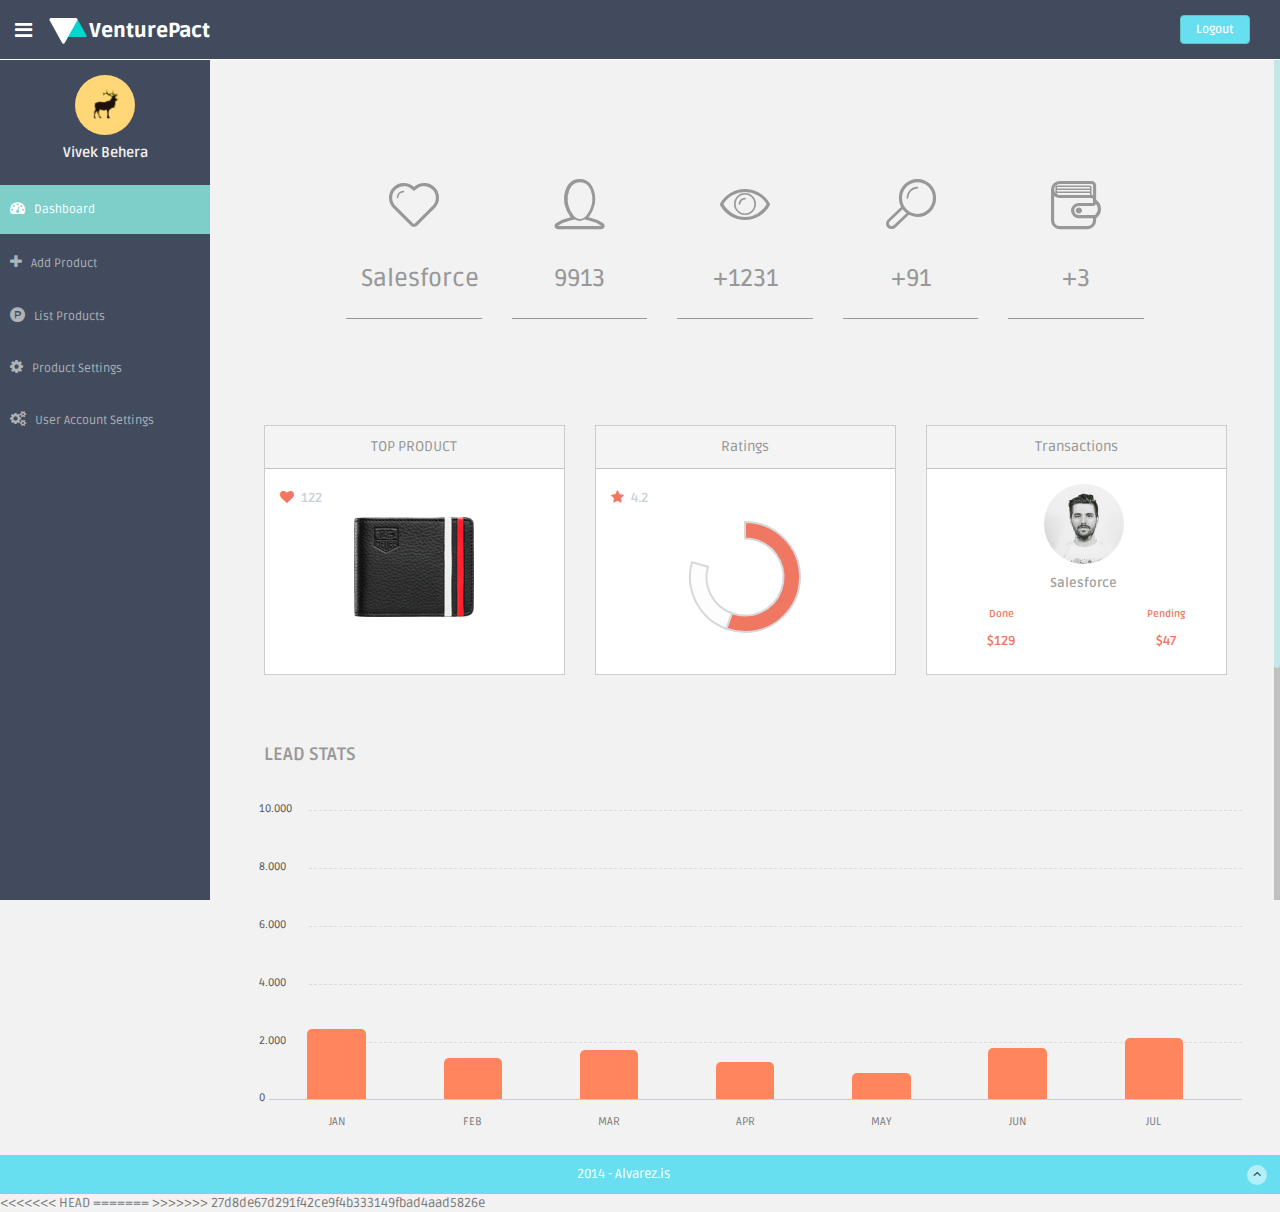
==== commit 91557da5: "Styles fot product acount settings!" ====
--- a/themes/Design/dashboard/index.html
+++ b/themes/Design/dashboard/index.html
@@ -16,7 +16,7 @@
 		<link rel="stylesheet" type="text/css" href="imp/lineicons/style.css">
 
 		<!-- Custom styles for this template -->
-		<link href="imp/css/style.css" rel="stylesheet">
+		<link href="imp/css/dash-style.css" rel="stylesheet">
 		<link href="imp/css/style-responsive.css" rel="stylesheet">
 
 		<script src="imp/js/chart-master/Chart.js"></script>
@@ -288,6 +288,11 @@
 		<script src="imp/js/jquery.nicescroll.js" type="text/javascript"></script>
 		<script src="imp/js/jquery.sparkline.js"></script>
 		<script src="imp/js/common-scripts.js"></script>
+<<<<<<< HEAD
+
+		<!--script for this page-->
+=======
+>>>>>>> 27d8de67d291f42ce9f4b333149fbad4aad5826e
 		<script src="imp/js/sparkline-chart.js"></script>
 	</body>
 </html>
--- a/themes/Design/dashboard/imp/css/dash-style.css
+++ b/themes/Design/dashboard/imp/css/dash-style.css
@@ -0,0 +1,2320 @@
+/*
+Template Name: DASHGUM FREE - Bootstrap 3.2 Admin Theme
+Template Version: 1.0
+Author: Carlos Alvarez
+Website: http://blacktie.co
+Premium: http://www.gridgum.com
+*/
+
+/* Import fonts */
+@import url(http://fonts.googleapis.com/css?family=Ruda:400,700,900);
+
+/* BASIC THEME CONFIGURATION */
+body {
+    color: #797979;
+	background: #f2f2f2;
+    font-family: 'Ruda', sans-serif;
+    padding: 0px !important;
+    margin: 0px !important;
+    font-size:13px;
+}
+
+ul li {
+    list-style: none;
+}
+
+a, a:hover, a:focus {
+    text-decoration: none;
+    outline: none;
+}
+::selection {
+
+    background: #68dff0;
+    color: #fff;
+}
+::-moz-selection {
+    background: #68dff0;
+    color: #fff;
+}
+
+#container {
+    width: 100%;
+    height: 100%;
+}
+
+/* Bootstrap Modifications */
+.modal-header {
+	background: #68dff0;
+}
+
+.modal-title {
+	color: white;
+}
+
+.btn-round {
+	border-radius: 20px;
+	-webkit-border-radius: 20px;
+}
+
+.accordion-heading .accordion-toggle {
+	display: block;
+	cursor: pointer;
+	border-top: 1px solid #F5F5F5;
+	padding: 5px 0px;
+	line-height: 28.75px;
+	text-transform: uppercase;
+	color: #1a1a1a;
+	background-color: #ffffff;
+	outline: none !important;
+	text-decoration: none;
+}
+
+
+
+/*Theme Backgrounds*/
+
+.bg-theme {
+	background-color: #68dff0;
+}
+
+.bg-theme02 {
+	background-color: #ac92ec;
+}
+
+.bg-theme03 {
+  background-color: #48cfad;
+}
+
+.bg-theme04 {
+  background-color: #ed5565;
+}
+/*Theme Buttons*/
+
+.btn-theme {
+  color: #fff;
+  background-color: #68dff0;
+  border-color: #48bcb4;
+}
+.btn-theme:hover,
+.btn-theme:focus,
+.btn-theme:active,
+.btn-theme.active,
+.open .dropdown-toggle.btn-theme {
+  color: #fff;
+  background-color: #48bcb4;
+  border-color: #48bcb4;
+}
+
+.btn-theme02 {
+  color: #fff;
+  background-color: #ac92ec;
+  border-color: #967adc;
+}
+.btn-theme02:hover,
+.btn-theme02:focus,
+.btn-theme02:active,
+.btn-theme02.active,
+.open .dropdown-toggle.btn-theme02 {
+  color: #fff;
+  background-color: #967adc;
+  border-color: #967adc;
+}
+
+.btn-theme03 {
+  color: #fff;
+  background-color: #48cfad;
+  border-color: #37bc9b;
+}
+.btn-theme03:hover,
+.btn-theme03:focus,
+.btn-theme03:active,
+.btn-theme03.active,
+.open .dropdown-toggle.btn-theme03 {
+  color: #fff;
+  background-color: #37bc9b;
+  border-color: #37bc9b;
+}
+
+.btn-theme04 {
+  color: #fff;
+  background-color: #ed5565;
+  border-color: #da4453;
+}
+.btn-theme04:hover,
+.btn-theme04:focus,
+.btn-theme04:active,
+.btn-theme04.active,
+.open .dropdown-toggle.btn-theme04 {
+  color: #fff;
+  background-color: #da4453;
+  border-color: #da4453;
+}
+
+.btn-clear-g {
+	color: #48bcb4;
+	background: transparent;
+	border-color: #48bcb4;
+}
+
+.btn-clear-g:hover {
+	color: white;
+}
+
+hr {
+  margin-top: 20px;
+  margin-bottom: 20px;
+  border: 0;
+  border-top: 1px solid #797979;
+}
+
+
+
+/*Helpers*/
+
+.centered {
+	text-align: center;
+}
+
+.goleft {
+	text-align: left;
+}
+
+.goright {
+	text-align: right;
+}
+
+.mt {
+	margin-top: 25px;
+}
+
+.mb {
+	margin-bottom: 25px;
+}
+
+.ml {
+	margin-left: 5px;
+	}
+
+.no-padding {
+	padding: 0 !important;
+}
+
+.no-margin {
+	margin: 0 !important;
+}
+
+/*Exclusive Theme Colors Configuration*/
+
+.label-theme {
+	background-color: #68dff0;
+}
+
+.bg-theme {
+	background-color: #68dff0;
+}
+
+ul.top-menu > li > .logout {
+	color: #fff;
+	font-size: 12px;
+	border-radius: 4px;
+    font-weight: 600;
+	-webkit-border-radius: 4px;
+	border: 1px solid #64c3c2 !important;
+	padding: 5px 15px;
+	margin-right: 15px;
+	background: #68dff0;
+	margin-top: 15px;
+}
+
+
+/*sidebar navigation*/
+
+#sidebar {
+    width: 210px;
+    height: 100%;
+    position: fixed;
+    background: #424a5d;
+
+    transition: all 0.3s ease-in;
+}
+
+#sidebar h5 {
+	color: #f2f2f2;
+	font-weight: 700;
+}
+
+#sidebar ul li {
+    position: relative;
+}
+
+#sidebar .sub-menu > .sub li  {
+    padding-left: 32px;
+}
+
+#sidebar .sub-menu > .sub li:last-child {
+    padding-bottom: 10px;
+}
+
+/*LEFT NAVIGATION ICON*/
+.dcjq-icon {
+    height:17px;
+    width:17px;
+    display:inline-block;
+    background: url("../img/nav-expand.png") no-repeat top;
+    border-radius:3px;
+    -moz-border-radius:3px;
+    -webkit-border-radius:3px;
+    position:absolute;
+    right:10px;
+    top:15px;
+}
+.active .dcjq-icon {
+    background: url("../img/nav-expand.png") no-repeat bottom;
+    border-radius:3px;
+    -moz-border-radius:3px;
+    -webkit-border-radius:3px;
+}
+/*---*/
+
+.nav-collapse.collapse {
+    display: inline;
+}
+
+ul.sidebar-menu , ul.sidebar-menu li ul.sub{
+    margin: -2px 0 0;
+    padding: 0;
+}
+
+ul.sidebar-menu {
+    margin-top: 75px;
+}
+
+#sidebar > ul > li > ul.sub {
+    display: none;
+}
+
+#sidebar > ul > li.active > ul.sub, #sidebar > ul > li > ul.sub > li > a {
+    display: block;
+}
+
+ul.sidebar-menu li ul.sub li{
+    background: #424a5d;
+    margin-bottom: 0;
+    margin-left: 0;
+    margin-right: 0;
+}
+
+ul.sidebar-menu li ul.sub li:last-child{
+    border-radius: 0 0 4px 4px;
+    -webkit-border-radius: 0 0 4px 4px;
+}
+
+ul.sidebar-menu li ul.sub li a {
+    font-size: 12px;
+    padding: 6px 0;
+    line-height: 35px;
+    height: 35px;
+    -webkit-transition: all 0.3s ease;
+    -moz-transition: all 0.3s ease;
+    -o-transition: all 0.3s ease;
+    -ms-transition: all 0.3s ease;
+    transition: all 0.3s ease;
+    color: #aeb2b7;
+}
+
+ul.sidebar-menu li ul.sub li a:hover {
+	color: white;
+	background: transparent;
+}
+ul.sidebar-menu li ul.sub li.active a {
+    -webkit-transition: all 0.3s ease;
+    -moz-transition: all 0.3s ease;
+    -o-transition: all 0.3s ease;
+    -ms-transition: all 0.3s ease;
+    transition: all 0.3s ease;
+    display: block;
+}
+
+ul.sidebar-menu li{
+    /*line-height: 20px !important;*/
+    margin-bottom: 5px;
+    /*margin-left:10px;*/
+    /*margin-right:10px;*/
+}
+
+ul.sidebar-menu li.sub-menu{
+    line-height: 15px;
+}
+
+ul.sidebar-menu li a span{
+    display: inline-block;
+}
+
+ul.sidebar-menu li a{
+    color: #aeb2b7;
+    text-decoration: none;
+    display: block;
+    padding: 15px 0 15px 10px;
+    font-size: 12px;
+    outline: none;
+    -webkit-transition: all 0.3s ease;
+    -moz-transition: all 0.3s ease;
+    -o-transition: all 0.3s ease;
+    -ms-transition: all 0.3s ease;
+    transition: all 0.3s ease;
+}
+
+ul.sidebar-menu li a.active, ul.sidebar-menu li a:hover, ul.sidebar-menu li a:focus {
+    color: #fff;
+}
+
+ul.sidebar-menu > li > a.active, ul.sidebar-menu > li > a:hover, ul.sidebar-menu > li > a:focus {
+    background: #7ececa;
+    color: #fff;
+    display: block;
+
+    -webkit-transition: all 0.3s ease;
+    -moz-transition: all 0.3s ease;
+    -o-transition: all 0.3s ease;
+    -ms-transition: all 0.3s ease;
+    transition: all 0.3s ease;
+}
+
+
+ul.sidebar-menu > li a i {
+    font-size: 15px;
+    padding-right: 6px;
+}
+
+ul.sidebar-menu > li a:hover i, ul.sidebar-menu li a:focus i {
+    color: #fff;
+}
+
+ul.sidebar-menu  > li a.active i {
+    color: #fff;
+}
+
+
+.mail-info, .mail-info:hover {
+    margin: -3px 6px 0 0;
+    font-size: 11px;
+}
+
+/* MAIN CONTENT CONFIGURATION */
+#main-content {
+    margin-left: 210px;
+    transition: all 0.3s ease-in;
+}
+
+.header, .footer {
+    min-height: 60px;
+    padding: 0 15px;
+}
+
+.header {
+    position: fixed;
+    left: 0;
+    right: 0;
+    z-index: 1002;
+}
+
+.black-bg {
+    background: #424a5d;
+    border-bottom: 1px solid #fff;
+}
+
+.wrapper {
+    display: inline-block;
+    margin-top: 60px;
+    padding-left: 15px;
+    padding-right: 15px;
+    padding-bottom: 15px;
+    padding-top: 0px;
+    width: 100%;
+    transition: all 0.4s ease-in;
+}
+
+a.logo {
+    color: #fff;
+    font-size: 20px;
+    float: left;
+    margin-top: 15px;
+}
+
+a.logo b {
+    font-weight: 900;
+}
+
+a.logo:hover, a.logo:focus {
+    text-decoration: none;
+    outline: none;
+}
+
+a.logo span {
+    color: #68dff0;
+}
+
+
+/*notification*/
+#top_menu .nav > li, ul.top-menu > li {
+    float: left;
+}
+
+.notify-row {
+    float: left;
+    margin-top: 15px;
+    margin-left: 92px;
+}
+
+.notify-row .notification span.label {
+    display: inline-block;
+    height: 18px;
+    width: 20px;
+    padding: 5px;
+}
+
+ul.top-menu > li > a {
+    color: #666666;
+    font-size: 16px;
+    border-radius: 4px;
+    -webkit-border-radius: 4px;
+    border:1px solid #666666 !important;
+    padding: 2px 6px;
+    margin-right: 15px;
+}
+
+ul.top-menu > li > a:hover, ul.top-menu > li > a:focus {
+    border:1px solid #b6b6b6 !important;
+    background-color: transparent !important;
+    border-color: #b6b6b6 !important;
+    text-decoration: none;
+    border-radius: 4px;
+    -webkit-border-radius: 4px;
+    color: #b6b6b6 !important;
+}
+
+.notify-row .badge {
+    position: absolute;
+    right: -10px;
+    top: -10px;
+    z-index: 100;
+}
+
+.dropdown-menu.extended {
+    max-width: 300px !important;
+    min-width: 160px !important;
+    top: 42px;
+    width: 235px !important;
+    padding: 0;
+    box-shadow: 0 2px 5px rgba(0, 0, 0, 0.176) !important;
+    border: none !important;
+    border-radius: 4px;
+    -webkit-border-radius: 4px;
+}
+
+@media screen and (-webkit-min-device-pixel-ratio:0) {
+    /* Safari and Chrome */
+    .dropdown-menu.extended  {
+        box-shadow: 0 2px 8px rgba(0, 0, 0, 0.176) !important;
+    };
+    }
+
+.dropdown-menu.extended li p {
+    background-color: #F1F2F7;
+    color: #666666;
+    margin: 0;
+    padding: 10px;
+    border-radius: 4px 4px 0px 0px;
+    -webkit-border-radius: 4px 4px 0px 0px;
+}
+
+.dropdown-menu.extended li p.green {
+    background-color: #68dff0;
+    color: #fff;
+}
+
+.dropdown-menu.extended li p.yellow {
+    background-color: #fcb322;
+    color: #fff;
+}
+
+.dropdown-menu.extended li a {
+    border-bottom: 1px solid #EBEBEB !important;
+    font-size: 12px;
+    list-style: none;
+}
+
+.dropdown-menu.extended li a {
+    padding: 15px 10px !important;
+    width: 100%;
+    display: inline-block;
+}
+
+.dropdown-menu.extended li a:hover {
+    background-color: #F7F8F9 !important;
+    color: #2E2E2E;
+}
+
+.dropdown-menu.tasks-bar .task-info .desc {
+    font-size: 13px;
+    font-weight: normal;
+}
+
+.dropdown-menu.tasks-bar .task-info .percent {
+    display: inline-block;
+    float: right;
+    font-size: 13px;
+    font-weight: 600;
+    padding-left: 10px;
+    margin-top: -4px;
+}
+
+.dropdown-menu.extended .progress {
+    margin-bottom: 0 !important;
+    height: 10px;
+}
+
+.dropdown-menu.inbox li a .photo img {
+    border-radius: 2px 2px 2px 2px;
+    float: left;
+    height: 40px;
+    margin-right: 4px;
+    width: 40px;
+}
+
+.dropdown-menu.inbox li a .subject {
+    display: block;
+}
+
+.dropdown-menu.inbox li a .subject .from {
+    font-size: 12px;
+    font-weight: 600;
+}
+
+.dropdown-menu.inbox li a .subject .time {
+    font-size: 11px;
+    font-style: italic;
+    font-weight: bold;
+    position: absolute;
+    right: 5px;
+}
+
+.dropdown-menu.inbox li a .message {
+    display: block !important;
+    font-size: 11px;
+}
+
+.top-nav  {
+    margin-top: 7px;
+}
+
+.top-nav ul.top-menu > li .dropdown-menu.logout {
+    width: 268px !important;
+
+}
+
+.top-nav li.dropdown .dropdown-menu {
+    float: right;
+    right: 0;
+    left: auto;
+}
+
+.dropdown-menu.extended.logout > li {
+    float: left;
+    text-align: center;
+    width: 33.3%;
+}
+
+.dropdown-menu.extended.logout > li:last-child {
+    float: left;
+    text-align: center;
+    width: 100%;
+    background: #a9d96c;
+    border-radius: 0 0 3px 3px;
+}
+
+.dropdown-menu.extended.logout > li:last-child > a, .dropdown-menu.extended.logout > li:last-child > a:hover {
+    color: #fff;
+    border-bottom: none !important;
+    text-transform: uppercase;
+}
+
+.dropdown-menu.extended.logout > li:last-child > a:hover > i{
+    color: #fff;
+}
+
+.dropdown-menu.extended.logout > li > a {
+    color: #a4abbb;
+    border-bottom: none !important;
+}
+
+.full-width .dropdown-menu.extended.logout > li > a:hover {
+    color: #50c8ea !important;
+    background: none !important;
+}
+
+.dropdown-menu.extended.logout > li > a:hover {
+    background: none !important;
+}
+
+.dropdown-menu.extended.logout > li > a:hover i {
+    color: #50c8ea;
+}
+
+.dropdown-menu.extended.logout > li > a i {
+    font-size: 17px;
+}
+
+.dropdown-menu.extended.logout > li > a > i {
+    display: block;
+}
+
+.top-nav ul.top-menu > li > a {
+    border: 1px solid #eeeeee;
+    border-radius: 4px;
+    -webkit-border-radius: 4px;
+    padding: 6px;
+    background: none;
+    margin-right: 0;
+}
+.top-nav ul.top-menu > li {
+    margin-left: 10px;
+}
+
+.top-nav ul.top-menu > li > a:hover, .top-nav ul.top-menu > li > a:focus {
+    border:1px solid #F1F2F7;
+    background: #F1F2F7;
+
+}
+
+.top-nav .dropdown-menu.extended.logout {
+    top: 50px;
+}
+
+.top-nav .nav .caret {
+    border-bottom-color: #A4AABA;
+    border-top-color: #A4AABA;
+}
+.top-nav ul.top-menu > li > a:hover .caret {
+    border-bottom-color: #000;
+    border-top-color: #000;
+}
+
+.log-arrow-up {
+    background: url("../img/arrow-up.png") no-repeat;
+    width: 20px;
+    height: 11px;
+    position: absolute;
+    right: 20px;
+    top: -10px;
+}
+
+/*----*/
+
+.notify-arrow {
+    border-style: solid;
+    border-width: 0 9px 9px;
+    height: 0;
+    margin-top: 0;
+    opacity: 0;
+    position: absolute;
+    left: 7px;
+    top: -18px;
+    transition: all 0.25s ease 0s;
+    width: 0;
+    z-index: 10;
+    margin-top: 10px;
+    opacity: 1;
+}
+
+.notify-arrow-yellow {
+    border-color: transparent transparent #FCB322;
+    border-bottom-color: #FCB322 !important;
+    border-top-color: #FCB322 !important;
+}
+.notify-arrow-green {
+    border-color: transparent transparent #68dff0;
+    border-bottom-color: #68dff0 !important;
+    border-top-color: #68dff0 !important;
+}
+
+
+
+/*--sidebar toggle---*/
+
+.sidebar-toggle-box {
+    float: left;
+    color: #fff;
+    padding-right: 15px;
+    margin-top: 20px;
+}
+
+.sidebar-toggle-box .fa-bars {
+    cursor: pointer;
+    display: inline-block;
+    font-size: 20px;
+}
+
+
+.sidebar-closed > #sidebar > ul {
+    display: none;
+}
+
+.sidebar-closed #main-content {
+    margin-left: 0px;
+}
+
+.sidebar-closed #sidebar {
+    margin-left: -180px;
+}
+
+
+/* Dash Side */
+
+.ds {
+	background: #ffffff;
+	padding-top: 20px;
+}
+
+.ds h4 {
+	font-size: 14px;
+	font-weight: 700;
+}
+
+.ds h3 {
+	color: #ffffff;
+	font-size: 16px;
+	padding: 0 10px;
+	line-height: 60px;
+	height: 60px;
+	margin: 0;
+	background: #ff865c;
+	text-align: center;
+}
+
+.ds i {
+	font-size: 12px;
+	line-height: 16px;
+}
+
+.ds .desc {
+	border-bottom: 1px solid #eaeaea;
+	display: inline-block;
+	padding: 15px 0;
+	width: 100%;
+}
+
+.ds .desc:hover {
+	background: #f2f2f2;
+}
+
+.ds .thumb {
+	width: 30px;
+	margin: 0 10px 0 20px;
+	display: block;
+	float: left;
+}
+
+.ds .details {
+	width: 170px;
+	float: left;
+}
+
+.ds > .desc p {
+	font-size: 11px;
+}
+
+.ds p > muted {
+	font-size: 9px;
+	text-transform: uppercase;
+	font-style: italic;
+	color: #666666
+}
+
+.ds a {
+	color: #68dff0;
+}
+
+/* LINE ICONS CONFIGURATION */
+
+.mtbox {
+	margin-top: 80px;
+	margin-bottom: 40px;
+    transition: all 0.3s ease-in;
+}
+
+.box1 {
+	padding: 15px;
+	color: #989898;
+    margin-bottom: 0.4em;
+    text-align: center;
+    transition: all 0.3s ease-in;
+	border-bottom: 1px solid #989898;
+    transition: all 0.3s ease-in;
+}
+
+.box1 span {
+	font-size: 50px;
+    transition: all 0.3s ease-in;
+}
+
+.box1 h3 {
+	text-align: center;
+    transition: all 0.3s ease-in;
+}
+
+.box0{
+    cursor: pointer;
+    transition: all 0.3s ease-in;
+}
+
+.box0:hover .box1 {
+	border-bottom: 1px solid #ffffff;
+}
+
+.box0 p {
+	text-align: center;
+	font-size: 12px;
+	color: #f2f2f2;
+    transition: all 0.3s ease-in;
+}
+
+.box0:hover p {
+	color: #ff865c;
+}
+
+.box0:hover {
+	background: #ffffff;
+	box-shadow: 0 2px 4px rgba(0, 0, 0, 0.15);
+}
+
+/* MAIN CHART CONFIGURATION */
+.main-chart {
+    width: 90%;
+    margin: 0 auto;
+	padding-top: 20px;
+}
+
+.mleft {
+}
+
+.border-head h3 {
+    margin-top: 20px;
+    margin-bottom: 20px;
+	margin-left: 15px;
+    padding-bottom: 5px;
+    font-weight: normal;
+    font-size: 18px;
+    display: inline-block;
+    width: 100%;
+    font-weight: 700;
+    color: #989898;
+}
+
+.custom-bar-chart {
+    height: 290px;
+    margin-top: 20px;
+    margin-left: 20px;
+    position: relative;
+    border-bottom: 1px solid #c9cdd7;
+}
+
+.custom-bar-chart .bar {
+    height: 100%;
+    position: relative;
+    width: 6%;
+    margin: 0px 4%;
+    float: left;
+    text-align: center;
+    z-index: 10;
+}
+
+.custom-bar-chart .bar .title {
+    position: absolute;
+    bottom: -30px;
+    width: 100%;
+    text-align: center;
+    font-size: 11px;
+}
+
+.custom-bar-chart .bar .value {
+    position: absolute;
+    bottom: 0;
+    background: #ff865c;
+    color: #68dff0;
+    width: 100%;
+    -webkit-border-radius: 5px 5px 0 0;
+    -moz-border-radius: 5px 5px 0 0;
+    border-radius: 5px 5px 0 0;
+    -webkit-transition: all .3s ease;
+    -moz-transition: all .3s ease;
+    -ms-transition: all .3s ease;
+    -o-transition: all .3s ease;
+    transition: all .3s ease;
+}
+
+
+
+.custom-bar-chart .bar .value:hover {
+    background: #2f2f2f;
+    color: #fff;
+}
+
+.y-axis {
+    color: #555555;
+    position: absolute;
+    text-align: left;
+    width: 100%;
+    font-size: 11px;
+}
+
+.y-axis li {
+    border-top: 1px dashed #dbdce0;
+    display: block;
+    height: 58px;
+    width: 100%;
+}
+
+.y-axis li:last-child {
+    border-top: none;
+}
+
+.y-axis li span {
+    display: block;
+    margin: -10px 0 0 -60px;
+    padding: 0 10px;
+    width: 40px;
+}
+
+
+/*Donut Chart Main Page Conf*/
+.donut-main {
+	display: block;
+	text-align: center;
+}
+
+.donut-main h4 {
+	font-weight: 700;
+	font-size: 16px;
+}
+
+/* *************************************************************************************
+PANELS CONFIGURATIONS
+*************************************************************************************** */
+
+/*Panel Size*/
+
+.pn {
+    cursor: pointer;
+	height: 250px;
+    transition: all 0.2s ease-in;
+    border: 1px solid rgba(0,0,0,0.2);
+}
+
+.pn:hover {
+    border: 1px solid #7ececa;
+    box-shadow: 0 0 2px rgba(0,0,0,0.2), 0 0 10px rgba(0,0,0,0.15);
+}
+
+/*Grey Panel*/
+
+.grey-panel {
+	text-align: center;
+	background: #dfdfe1;
+}
+.grey-panel .grey-header {
+	background: #ccd1d9;
+	padding: 3px;
+	margin-bottom: 15px;
+}
+.grey-panel h5 {
+	font-weight: 200;
+	margin-top: 10px;
+}
+.grey-panel p {
+	margin-left: 5px;
+}
+/* Specific Conf for Donut Charts*/
+.donut-chart p {
+	margin-top: 5px;
+	font-weight: 700;
+	margin-left: 15px;
+}
+.donut-chart h2 {
+	font-weight: 900;
+	color: #FF6B6B;
+	font-size: 38px;
+}
+
+/* Dark Blue*/
+
+.darkblue-panel {
+	text-align: center;
+	background: #444c57;
+}
+.darkblue-panel .darkblue-header {
+	background: transparent;
+	padding: 3px;
+	margin-bottom: 15px;
+}
+.darkblue-panel h1 {
+	color: #f2f2f2;
+}
+.darkblue-panel h5 {
+	font-weight: 200;
+	margin-top: 10px;
+	color: white;
+}
+.darkblue-panel footer {
+	color: white;
+}
+.darkblue-panel footer h5 {
+	margin-left:10px;
+	margin-right: 10px;
+	font-weight: 700;
+}
+
+/*Green Panel*/
+.green-panel {
+	text-align: center;
+	background: #68dff0;
+}
+.green-panel .green-header {
+	background: #43b1a9;
+	padding: 3px;
+	margin-bottom: 15px;
+}
+.green-panel h5 {
+	color: white;
+	font-weight: 200;
+	margin-top: 10px;
+}
+.green-panel h3 {
+	color: white;
+	font-weight: 100;
+}
+.green-panel p {
+	color: white;
+}
+
+/*White Panel */
+.white-panel {
+	text-align: center;
+	background: #ffffff;
+	color: #ccd1d9;
+}
+
+.white-panel p {
+	margin-top: 5px;
+	font-weight: 700;
+	margin-left: 15px;
+}
+.white-panel .white-header {
+	padding: 3px;
+    border-bottom: 1px solid rgba(0,0,0,0.2);
+    background: #f4f4f4;
+	margin-bottom: 15px;
+	color: rgba(0,0,0,0.4);
+}
+.dark {
+    color: rgba(0,0,0,0.4);
+}
+.vpOrange {
+    color: #f07762 !important;
+}
+.white-panel .small {
+	font-size: 10px;
+	color: #ccd1d9;
+}
+
+.white-panel i {
+	color: #f07762;
+	padding-right: 4px;
+	font-size: 14px;
+}
+
+/*STOCK CARD Panel*/
+.card {
+  background: white;
+  box-shadow: 0 2px 1px rgba(0, 0, 0, 0.2);
+  margin-bottom: 1em;
+  height: 250px;
+}
+.stock .stock-chart {
+  background: #00c5de;
+}
+.stock .stock-chart #chart {
+    height: 10.7em;
+    background: url(http://i.imgbox.com/abmuNQx2) center bottom no-repeat;
+}
+.stock .current-price {
+  background: #1d2122;
+  padding: 10px;
+}
+.stock .current-price .info abbr {
+    display: block;
+    color: #f8f8f8;
+    font-size: 1.5em;
+    font-weight: 600;
+    margin-top: 0.18em;
+}
+.stock .current-price .changes {
+    text-align: right;
+}
+.stock .changes .up {
+	color: #4fd98b
+}
+.stock .current-price .changes .value {
+      font-size: 1.8em;
+      font-weight: 700;
+}
+.stock .summary {
+    color: #2f2f2f;
+    display: block;
+    background: #f2f2f2;
+    padding: 10px;
+	text-align: center;
+}
+.stock .summary strong {
+	font-weight: 900;
+	font-size: 14px;
+}
+
+/*Content Panel*/
+.content-panel {
+	background: #ffffff;
+	box-shadow: 0px 3px 2px #aab2bd;
+	padding-top: 15px;
+	padding-bottom: 5px;
+}
+.content-panel h4 {
+	margin-left: 10px;
+}
+
+/*WEATHER PANELS*/
+
+/* Weather 1 */
+.weather {
+	background: url(../img/weather.jpg) no-repeat center top;
+	text-align: center;
+	background-position: center center;
+}
+.weather i {
+	color: white;
+	margin-top: 45px;
+}
+.weather h2 {
+	color: white;
+	font-weight: 900;
+}
+.weather h4 {
+	color: white;
+	font-weight: 900;
+	letter-spacing: 1px;
+}
+
+/* Weather 2 */
+.weather-2 {
+	background: #e9f0f4;
+}
+.weather-2 .weather-2-header {
+	background: #54bae6;
+	padding-top: 5px;
+	margin-bottom: 5px;
+}
+.weather-2 .weather-2-header p {
+	color: white;
+	margin-left: 5px;
+	margin-right: 5px;
+}
+.weather-2 .weather-2-header p small {
+	font-size: 10px;
+}
+.weather-2 .data {
+	margin-right: 10px;
+	margin-left: 10px;
+	color: #272b34;
+}
+.weather-2 .data h5 {
+	margin-top: 0px;
+	font-weight: lighter;
+}
+.weather-2 .data h1{
+	margin-top: 2px;
+}
+
+/* Weather 3 */
+.weather-3 {
+	background: #ffcf00;
+}
+
+.weather-3 i {
+	color: white;
+	margin-top: 30px;
+	font-size: 70px;
+}
+.weather-3 h1 {
+	margin-top: 10px;
+	color: white;
+	font-weight: 900;
+}
+.weather-3 .info {
+	background: #f2f2f2;
+}
+.weather-3 .info i {
+	font-size: 15px;
+	color: #c2c2c2;
+	margin-bottom: 0px;
+	margin-top: 10px;
+}
+.weather-3 .info h3 {
+	font-weight: 900;
+	margin-bottom: 0px;
+}
+.weather-3 .info p {
+	margin-left: 10px;
+	margin-right: 10px;
+	margin-bottom: 16px;
+	color: #c2c2c2;
+	font-size: 15px;
+	font-weight: 700;
+}
+
+
+/*Twitter Panel*/
+.twitter-panel {
+	background: #4fc1e9;
+	text-align: center;
+}
+.twitter-panel i {
+	color: white;
+	margin-top: 40px;
+}
+.twitter-panel p {
+	color: #f5f5f5;
+	margin: 10px;
+}
+.twitter-panel .user {
+	color: white;
+	font-weight: 900;
+}
+
+
+/* Instagram Panel*/
+.instagram-panel {
+	background: url(../img/instagram.jpg) no-repeat center top;
+	text-align: center;
+	background-position: center center;
+}
+.instagram-panel i {
+	color: white;
+	margin-top: 35px;
+}
+.instagram-panel p {
+	margin: 5px;
+	color: white;
+}
+
+/* Product Panel */
+.product-panel {
+	background: #dadad2;
+	text-align: center;
+	padding-top: 50px;
+	height: 100%;
+}
+
+/* Product Panel 2*/
+.product-panel-2 {
+	background: #dadad2;
+	text-align: center;
+}
+.product-panel-2 .badge {
+	position: absolute;
+	top: 20px;
+	left: 35px;
+}
+.badge-hot {
+	background: #ed5565;
+	width: 70px;
+	height: 70px;
+	line-height: 70px;
+	font-size: 18px;
+	color: #fff;
+	text-align: center;
+	border-radius: 100%;
+}
+
+/* Soptify Panel */
+#spotify {
+	background: url(../img/lorde.jpg) no-repeat center top;
+	margin-top: -15px;
+	background-attachment: relative;
+	background-position: center center;
+	min-height: 220px;
+	width: 100%;
+    -webkit-background-size: 100%;
+    -moz-background-size: 100%;
+    -o-background-size: 100%;
+    background-size: 100%;
+    -webkit-background-size: cover;
+    -moz-background-size: cover;
+    -o-background-size: cover;
+    background-size: cover;
+}
+#spotify .btn-clear-g {
+	top: 15%;
+	right: 10px;
+	position: absolute;
+	margin-top: 5px;
+}
+#spotify .sp-title {
+	bottom: 15%;
+	left: 25px;
+	position: absolute;
+	color: #efefef;
+}
+#spotify .sp-title h3 {
+	font-weight: 900;
+}
+#spotify .play{
+	bottom: 18%;
+	right: 25px;
+	position: absolute;
+	color: #efefef;
+	font-size: 20px
+}
+.followers {
+	margin-left: 5px;
+	margin-top: 5px;
+}
+
+/* BLOG PANEL */
+#blog-bg {
+	background: url(../img/blog-bg.jpg) no-repeat center top;
+	margin-top: -15px;
+	background-attachment: relative;
+	background-position: center center;
+	min-height: 150px;
+	width: 100%;
+    -webkit-background-size: 100%;
+    -moz-background-size: 100%;
+    -o-background-size: 100%;
+    background-size: 100%;
+    -webkit-background-size: cover;
+    -moz-background-size: cover;
+    -o-background-size: cover;
+    background-size: cover;
+}
+#blog-bg .badge {
+	position: absolute;
+	top: 20px;
+	left: 35px;
+}
+.badge-popular {
+	background: #3498db;
+	width: 70px;
+	height: 70px;
+	line-height: 70px;
+	font-size: 13px;
+	color: #fff;
+	text-align: center;
+	border-radius: 100%;
+}
+.blog-title {
+	background: rgba(0,0,0,0.5);
+	bottom: 100px;
+	padding: 6px;
+	color: white;
+	font-weight: 700;
+	position: absolute;
+	display: block;
+	width: 120px;
+}
+.blog-text {
+	margin-left: 8px;
+	margin-right: 8px;
+	margin-top: 15px;
+	font-size: 12px;
+}
+
+/* Calendar Configuration */
+#calendar {
+	color: white;
+	padding: 0px !important;
+}
+.calendar-month-header {
+	background: #43b1a9;
+}
+
+/* TODO PANEL */
+.steps{
+  display: block;
+}
+.steps input[type=checkbox] {
+  display: none;
+}
+.steps input[type=submit]{
+  background: #f1783c;
+  border: none;
+  padding: 0px;
+  margin: 0 auto;
+  width: 100%;
+  height: 55px;
+  color: white;
+  text-transform: uppercase;
+  font-weight: 900;
+  font-size: 11px;
+  letter-spacing: 1px;
+  cursor: pointer;
+  transition: background 0.5s ease
+}
+.steps input[type=submit]:hover{
+  background: #8fde9c;
+}
+.steps label{
+  background: #393D40;
+  height: 65px;
+  line-height: 65px;
+  width: 100%;
+  display: block;
+  border-bottom: 1px solid #44494e;
+  color: #889199;
+  text-transform: uppercase;
+  font-weight: 900;
+  font-size: 11px;
+  letter-spacing: 1px;
+  text-indent: 52px;
+  cursor: pointer;
+  transition: all 0.7s ease;
+  margin: 0px;
+}
+.steps label:before{
+  content:"";
+  width: 12px;
+  height: 12px;
+  display: block;
+  position: absolute;
+  margin: 26px 0px 0px 18px;
+  border-radius: 100%;
+  transition: border 0.7s ease
+}
+.steps label:hover{
+  background: #2B2E30;
+  color: #46b7e5
+}
+.steps label:hover:before{
+  border: 1px solid #46b7e5;
+}
+#op1:checked ~ label[for=op1]:before,
+#op2:checked ~ label[for=op2]:before,
+#op3:checked ~ label[for=op3]:before{
+  border: 2px solid #96c93c;
+  background: url('[data-uri]') no-repeat center center;
+}
+
+/* PROFILE PANELS */
+/* Profile 01*/
+#profile-01 {
+	background: url(../img/profile-01.jpg) no-repeat center top;
+	margin-top: -15px;
+	background-attachment: relative;
+	background-position: center center;
+	min-height: 150px;
+	width: 100%;
+    -webkit-background-size: 100%;
+    -moz-background-size: 100%;
+    -o-background-size: 100%;
+    background-size: 100%;
+    -webkit-background-size: cover;
+    -moz-background-size: cover;
+    -o-background-size: cover;
+    background-size: cover;
+}
+#profile-01 h3 {
+	color: white;
+	padding-top: 50px;
+	margin: 0px;
+	text-align: center;
+}
+#profile-01 h6 {
+	color: white;
+	text-align: center;
+	margin-bottom: 0px;
+	font-weight: 900;
+}
+.profile-01 {
+	background: #68dff0;
+	height: 50px;
+}
+.profile-01:hover {
+	background: #2f2f2f;
+  -webkit-transition: background-color 0.6s;
+  -moz-transition: background-color 0.6s;
+  -o-transition: background-color 0.6s;
+  transition: background-color 0.6s;
+  cursor: pointer;
+}
+.profile-01 p {
+	color: white;
+	padding-top: 15px;
+	font-weight: 400;
+	font-size: 15px;
+}
+
+/* Profile 02*/
+#profile-02 {
+	background: url(../img/profile-02.jpg) no-repeat center top;
+	margin-top: -15px;
+	background-attachment: relative;
+	background-position: center center;
+	min-height: 200px;
+	width: 100%;
+    -webkit-background-size: 100%;
+    -moz-background-size: 100%;
+    -o-background-size: 100%;
+    background-size: 100%;
+    -webkit-background-size: cover;
+    -moz-background-size: cover;
+    -o-background-size: cover;
+    background-size: cover;
+}
+#profile-02 .user {
+	padding-top: 40px;
+	text-align: center;
+}
+#profile-02 h4 {
+	color: white;
+	margin:0px;
+	padding-top: 8px;
+}
+.pr2-social a {
+	color: #cdcdcd;
+}
+.pr2-social a:hover {
+	color: #68dff0;
+}
+.pr2-social i {
+	margin-top: 15px;
+	margin-right: 12px;
+	font-size: 20px;
+}
+
+
+/*spark line*/
+.chart {
+    display: inline-block;
+    text-align: center;
+    width: 100%;
+}
+.chart .heading {
+    text-align: left;
+}
+.chart .heading span {
+    display: block;
+}
+.panel.green-chart .chart-tittle {
+    font-size: 16px;
+    padding: 15px;
+    display: inline-block;
+    font-weight:normal;
+    background: #99c262;
+    width: 100%;
+    -webkit-border-radius: 0px 0px 4px 4px;
+    border-radius: 0px 0px 4px 4px;
+}
+#barchart {
+    margin-bottom: -15px;
+    display: inline-block;
+}
+.panel.green-chart .chart-tittle .value {
+    float: right;
+    color: #c0f080;
+}
+.panel.green-chart {
+    background: #a9d96c;
+    color: #fff;
+}
+.panel.terques-chart {
+    background: transparent;
+    color: #797979;
+}
+.panel.terques-chart .chart-tittle .value {
+    float: right;
+    color: #fff;
+}
+.panel.terques-chart .chart-tittle .value a {
+    color: #2f2f2f;
+    font-size: 12px;
+}
+.panel.terques-chart .chart-tittle .value a:hover, .panel.terques-chart .chart-tittle .value a.active {
+    color: #68dff0;
+    font-size: 12px;
+}
+.panel.terques-chart .chart-tittle {
+    font-size: 16px;
+    padding: 15px;
+    display: inline-block;
+    font-weight:normal;
+    background: #39b7ac;
+    width: 100%;
+    -webkit-border-radius: 0px 0px 4px 4px;
+    border-radius: 0px 0px 4px 4px;
+}
+.inline-block {
+    display: inline-block;
+}
+
+/* showcase background */
+.showback {
+	background: #ffffff;
+	padding: 15px;
+	margin-bottom: 15px;
+	box-shadow: 0px 3px 2px #aab2bd;
+}
+
+
+
+/* Calendar Events - Calendar.html*/
+.external-event {
+	cursor: move;
+	display: inline-block !important;
+	margin-bottom: 7px !important;
+	margin-right: 7px !important;
+	padding: 10px;
+}
+
+.drop-after {
+	padding-top: 15px;
+	margin-top: 15px;
+	border-top: 1px solid #ccc;
+}
+
+.fc-state-default, .fc-state-default .fc-button-inner {
+	background: #f2f2f2;
+}
+
+.fc-state-active .fc-button-inner {
+	background: #FFFFFF;
+}
+
+/* Gallery Configuration */
+.photo-wrapper {
+  display: block;
+  position: relative;
+  overflow: hidden;
+  background-color: #68dff0;
+  -webkit-transition: background-color 0.4s;
+  -moz-transition: background-color 0.4s;
+  -o-transition: background-color 0.4s;
+  transition: background-color 0.4s;
+}
+.project .overlay {
+  position: absolute;
+  text-align: center;
+  color: #fff;
+  opacity: 0;
+  filter: alpha(opacity=0);
+  -webkit-transition: opacity 0.4s;
+  -moz-transition: opacity 0.4s;
+  -o-transition: opacity 0.4s;
+  transition: opacity 0.4s;
+
+}
+
+.project:hover .photo-wrapper {
+  background-color: #68dff0;
+	background-image:url(../img/zoom.png);
+	background-repeat:no-repeat;
+	background-position:center;
+	top: 0;
+	bottom: 0;
+	left: 0;
+	right: 0;
+	position: relative;
+}
+.project:hover .photo {
+  opacity: 10;
+  filter: alpha(opacity=4000);
+  opacity: 0.1;
+  filter: alpha(opacity=40);
+}
+.project:hover .overlay {
+  opacity: 100;
+  filter: alpha(opacity=10000);
+  opacity: 1;
+  filter: alpha(opacity=100);
+}
+
+
+
+/* EZ Checklist */
+.ez-checkbox {
+	margin-right: 5px;
+}
+
+.ez-checkbox, .ez-radio {
+	height: 20px;
+	width: 20px;
+}
+
+.brand-highlight {
+background: #fffbcc !important;
+}
+
+
+/* FORMS CONFIGURATION */
+.form-panel {
+	background: #ffffff;
+	margin: 10px;
+	padding: 10px;
+	box-shadow: 0px 3px 2px #aab2bd;
+	text-align: left;
+}
+
+label {
+	font-weight: 400;
+}
+
+.form-horizontal.style-form .form-group {
+	border-bottom: 1px solid #eff2f7;
+	padding-bottom: 15px;
+	margin-bottom: 15px;
+}
+
+.round-form {
+	border-radius: 500px;
+	-webkit-border-radius: 500px;
+}
+
+@media (min-width: 768px) {
+		.form-horizontal .control-label {
+		text-align: left;
+	}
+}
+
+#focusedInput {
+	border: 1px solid #ed5565;
+	box-shadow: none;
+}
+
+.add-on {
+	float: right;
+	margin-top: -37px;
+	padding: 3px;
+	text-align: center;
+}
+
+.add-on .btn {
+	height: 34px;
+}
+
+/* TOGGLE CONFIGURATION */
+.has-switch {
+    border-radius: 30px;
+    -webkit-border-radius: 30px;
+    display: inline-block;
+    cursor: pointer;
+    line-height: 1.231;
+    overflow: hidden;
+    position: relative;
+    text-align: left;
+    width: 80px;
+    -webkit-mask: url('../img/mask.png') 0 0 no-repeat;
+    mask: url('../img/mask.png') 0 0 no-repeat;
+    -webkit-user-select: none;
+    -moz-user-select: none;
+    -ms-user-select: none;
+    -o-user-select: none;
+    user-select: none;
+}
+.has-switch.deactivate {
+    opacity: 0.5;
+    filter: alpha(opacity=50);
+    cursor: default !important;
+}
+.has-switch.deactivate label,
+.has-switch.deactivate span {
+    cursor: default !important;
+}
+.has-switch > div {
+    width: 162%;
+    position: relative;
+    top: 0;
+}
+.has-switch > div.switch-animate {
+    -webkit-transition: left 0.25s ease-out;
+    -moz-transition: left 0.25s ease-out;
+    -o-transition: left 0.25s ease-out;
+    transition: left 0.25s ease-out;
+    -webkit-backface-visibility: hidden;
+}
+.has-switch > div.switch-off {
+    left: -63%;
+}
+.has-switch > div.switch-off label {
+    background-color: #7f8c9a;
+    border-color: #bdc3c7;
+    -webkit-box-shadow: -1px 0 0 rgba(255, 255, 255, 0.5);
+    -moz-box-shadow: -1px 0 0 rgba(255, 255, 255, 0.5);
+    box-shadow: -1px 0 0 rgba(255, 255, 255, 0.5);
+}
+.has-switch > div.switch-on {
+    left: 0%;
+}
+.has-switch > div.switch-on label {
+    background-color: #41cac0;
+}
+.has-switch input[type=checkbox] {
+    display: none;
+}
+.has-switch span {
+    cursor: pointer;
+    font-size: 14.994px;
+    font-weight: 700;
+    float: left;
+    height: 29px;
+    line-height: 19px;
+    margin: 0;
+    padding-bottom: 6px;
+    padding-top: 5px;
+    position: relative;
+    text-align: center;
+    width: 50%;
+    z-index: 1;
+    -webkit-box-sizing: border-box;
+    -moz-box-sizing: border-box;
+    box-sizing: border-box;
+    -webkit-transition: 0.25s ease-out;
+    -moz-transition: 0.25s ease-out;
+    -o-transition: 0.25s ease-out;
+    transition: 0.25s ease-out;
+    -webkit-backface-visibility: hidden;
+}
+.has-switch span.switch-left {
+    border-radius: 30px 0 0 30px;
+    background-color: #2A3542;
+    color: #41cac0;
+    border-left: 1px solid transparent;
+}
+.has-switch span.switch-right {
+    border-radius: 0 30px 30px 0;
+    background-color: #bdc3c7;
+    color: #ffffff;
+    text-indent: 7px;
+}
+.has-switch span.switch-right [class*="fui-"] {
+    text-indent: 0;
+}
+.has-switch label {
+    border: 4px solid #2A3542;
+    border-radius: 50%;
+    -webkit-border-radius: 50%;
+    float: left;
+    height: 29px;
+    margin: 0 -21px 0 -14px;
+    padding: 0;
+    position: relative;
+    vertical-align: middle;
+    width: 29px;
+    z-index: 100;
+    -webkit-transition: 0.25s ease-out;
+    -moz-transition: 0.25s ease-out;
+    -o-transition: 0.25s ease-out;
+    transition: 0.25s ease-out;
+    -webkit-backface-visibility: hidden;
+}
+.switch-square {
+    border-radius: 6px;
+    -webkit-border-radius: 6px;
+    -webkit-mask: url('../img/mask.png') 0 0 no-repeat;
+    mask: url('../img/mask.png') 0 0 no-repeat;
+}
+.switch-square > div.switch-off label {
+    border-color: #7f8c9a;
+    border-radius: 6px 0 0 6px;
+}
+.switch-square span.switch-left {
+    border-radius: 6px 0 0 6px;
+}
+.switch-square span.switch-left [class*="fui-"] {
+    text-indent: -10px;
+}
+.switch-square span.switch-right {
+    border-radius: 0 6px 6px 0;
+}
+.switch-square span.switch-right [class*="fui-"] {
+    text-indent: 5px;
+}
+.switch-square label {
+    border-radius: 0 6px 6px 0;
+    border-color: #41cac0;
+}
+
+
+
+/*LOGIN CONFIGURATION PAGE*/
+.form-login {
+	max-width: 330px;
+	margin: 100px auto 0;
+	background: #fff;
+	border-radius: 5px;
+	-webkit-border-radius: 5px;
+}
+
+.form-login h2.form-login-heading {
+	margin: 0;
+	padding: 25px 20px;
+	text-align: center;
+	background: #68dff0;
+	border-radius: 5px 5px 0 0;
+	-webkit-border-radius: 5px 5px 0 0;
+	color: #fff;
+	font-size: 20px;
+	text-transform: uppercase;
+	font-weight: 300;
+}
+.login-wrap {
+	padding: 20px;
+}
+.login-wrap .registration {
+	text-align: center;
+}
+.login-social-link {
+	display: block;
+	margin-top: 20px;
+	margin-bottom: 15px;
+}
+
+
+/*LOCK SCREEN CONF*/
+#showtime {
+	width: 100%;
+	color: #fff;
+	font-size: 90px;
+	margin-bottom: 30px;
+	margin-top: 250px;
+	display: inline-block;
+	text-align: center;
+	font-weight: 400;
+}
+
+.lock-screen {
+	text-align: center;
+}
+
+.lock-screen a {
+	color: white;
+}
+
+.lock-screen a:hover {
+	color: #48cfad
+}
+
+.lock-screen i {
+	font-size: 60px;
+}
+
+.lock-screen .modal-content {
+	position: relative;
+	background-color: #f2f2f2;
+	background-clip: padding-box;
+	border: 1px solid #999;
+	border: 1px solid rgba(0, 0, 0, .2);
+	border-radius: 5px;
+}
+
+
+.btn-facebook {
+  color: #fff;
+  background-color: #5193ea;
+  border-color: #2775e2;
+}
+.btn-facebook:hover,
+.btn-facebook:focus,
+.btn-facebook:active,
+.btn-facebook.active,
+.open .dropdown-toggle.btn-facebook {
+  color: #fff;
+  background-color: #2775e2;
+  border-color: #2775e2;
+}
+
+.btn-twitter {
+  color: #fff;
+  background-color: #44ccfe;
+  border-color: #2bb4e8;
+}
+.btn-twitter:hover,
+.btn-twitter:focus,
+.btn-twitter:active,
+.btn-twitter.active,
+.open .dropdown-toggle.btn-twitter {
+  color: #fff;
+  background-color: #2bb4e8;
+  border-color: #2bb4e8;
+}
+
+
+/*badge*/
+.badge.bg-primary {
+    background: #8075c4;
+}
+
+.badge.bg-success {
+    background: #a9d86e;
+}
+
+.badge.bg-warning {
+    background: #FCB322;
+}
+
+.badge.bg-important {
+    background: #ff6c60;
+}
+
+.badge.bg-info {
+    background: #41cac0;
+}
+
+.badge.bg-inverse {
+    background: #2A3542;
+}
+
+
+/*easy pie chart*/
+.easy-pie-chart {
+    display: inline-block;
+    padding: 30px 0;
+}
+
+.chart-info, .chart-info .increase, .chart-info .decrease {
+    display: inline-block;
+}
+
+.chart-info {
+    width: 100%;
+    margin-bottom:5px;
+}
+
+.chart-position {
+    margin-top: 70px;
+}
+
+.chart-info span {
+    margin: 0 3px;
+}
+
+.chart-info .increase {
+    background: #ff6c60;
+    width: 10px;
+    height: 10px;
+}
+
+.chart-info .decrease {
+    background: #f2f2f2;
+    width: 10px;
+    height: 10px;
+}
+
+.panel-footer.revenue-foot {
+    background-color: #e6e7ec;
+    -webkit-border-radius: 0px 0px 4px 4px;
+    border-radius: 0px 0px 4px 4px;
+    border: none;
+    padding: 0;
+    width: 100%;
+    display: inline-block;
+}
+
+@media screen and (-webkit-min-device-pixel-ratio:0) {
+    /* Safari and Chrome */
+    .panel-footer.revenue-foot {
+        margin-bottom: -4px;
+    };
+    }
+
+
+.panel-footer.revenue-foot ul  {
+    margin: 0;
+    padding: 0;
+    width: 100%;
+    display: inline-flex;
+}
+
+.panel-footer.revenue-foot ul li {
+    float: left;
+    width: 33.33%;
+}
+
+.panel-footer.revenue-foot ul li.first a:hover, .panel-footer.revenue-foot ul li.first a {
+    -webkit-border-radius: 0px 0px 0px 4px;
+    border-radius: 0px 0px 0px 4px;
+}
+
+.panel-footer.revenue-foot ul li.last a:hover, .panel-footer.revenue-foot ul li.last a {
+    -webkit-border-radius: 0px 0px 4px 0px;
+    border-radius: 0px 0px 4px 0px;
+    border-right: none;
+
+}
+
+.panel-footer.revenue-foot ul li a{
+    display: inline-block;
+    width: 100%;
+    padding: 14px 15px;
+    text-align: center;
+    border-right: 1px solid #d5d8df;
+    color: #797979;
+}
+
+.panel-footer.revenue-foot ul li a:hover, .panel-footer.revenue-foot ul li.active a {
+    background: #fff;
+    position: relative;
+}
+
+.panel-footer.revenue-foot ul li a i {
+    color: #c6cad5;
+    display: block;
+    font-size: 16px;
+}
+.panel-footer.revenue-foot ul li a:hover i, .panel-footer.revenue-foot ul li.active a i {
+    color: #ff6c60;
+    display: block;
+    font-size: 16px;
+}
+
+
+/*flot chart*/
+.flot-chart .chart, .flot-chart .pie, .flot-chart .bars {
+    height: 300px;
+}
+
+/*todolist*/
+#sortable {
+    list-style-type: none;
+    margin: 0 0 20px 0;
+    padding: 0;
+    width: 100%;
+}
+#sortable li {
+    padding-left: 3em;
+    font-size: 12px;
+}
+#sortable li i {
+    position: absolute;
+    left:6px;
+    padding:4px 10px 0 10px;
+    cursor: pointer;
+}
+
+#sortable li input[type=checkbox]{
+    margin-top: 0;
+}
+
+.ui-sortable > li {
+    padding: 15px 0 15px 35px !important ;
+    position: relative;
+    background: #f5f6f8;
+    margin-bottom: 2px;
+    border-bottom   : none !important;
+}
+
+.ui-sortable li.list-primary {
+    border-left: 3px solid #41CAC0;
+}
+
+.ui-sortable li.list-success {
+    border-left: 3px solid #78CD51;
+}
+
+.ui-sortable li.list-danger {
+    border-left: 3px solid #FF6C60;
+}
+
+.ui-sortable li.list-warning {
+    border-left: 3px solid #F1C500;
+}
+
+.ui-sortable li.list-info {
+    border-left: 3px solid #58C9F3;
+}
+
+.ui-sortable li.list-inverse {
+    border-left: 3px solid #BEC3C7;
+}
+
+/*footer*/
+.site-footer {
+    background: #68dff0;
+    color: #fff;
+    padding: 10px 0;
+}
+
+
+.go-top {
+    margin-right: 1%;
+    float: right;
+    background: rgba(255,255,255,.5);
+    width: 20px;
+    height: 20px;
+    border-radius: 50%;
+    -webkit-border-radius: 50%;
+}
+
+.go-top i {
+    color: #2A3542;
+}
+
+.site-min-height {
+    min-height: 900px;
+}
+
+.full-height {
+    width: 321px;
+    height: 100vh;
+    position: fixed;
+    background: #e0e0e0;
+    border-right: 1px solid rgba(0,0,0,0.15);
+}
+
+.full-height > ul {
+    margin: 0;
+    padding: 0;
+    width: 100%;
+    list-style-type: none;
+}
+
+.full-height > ul > li {
+    width: 100%;
+    text-align: justify;
+    border-bottom: 1px solid rgba(0,0,0,0.15);
+}
+
+.full-height > ul > li a {
+    width: 100%;
+    display: block;
+    font-size: 1.1em;
+    font-weight: 600;
+    color: rgba(0,0,0,0.4);
+    padding: 1.5em 0 1.5em 1.5em;
+
+    transition: all 0.3s ease-in;
+}
+
+.full-height > ul > li a:hover {
+    color: #127ba9 !important;
+    background: #f2f2f2;
+}
+
+.main-wrap {
+    width: 100%;
+    height: 900px;
+    padding-left: 321px;
+}
+
+.main-wrap > div {
+    width: 90%;
+    height: 600px;
+    margin: 0 auto;
+    background: teal;
+}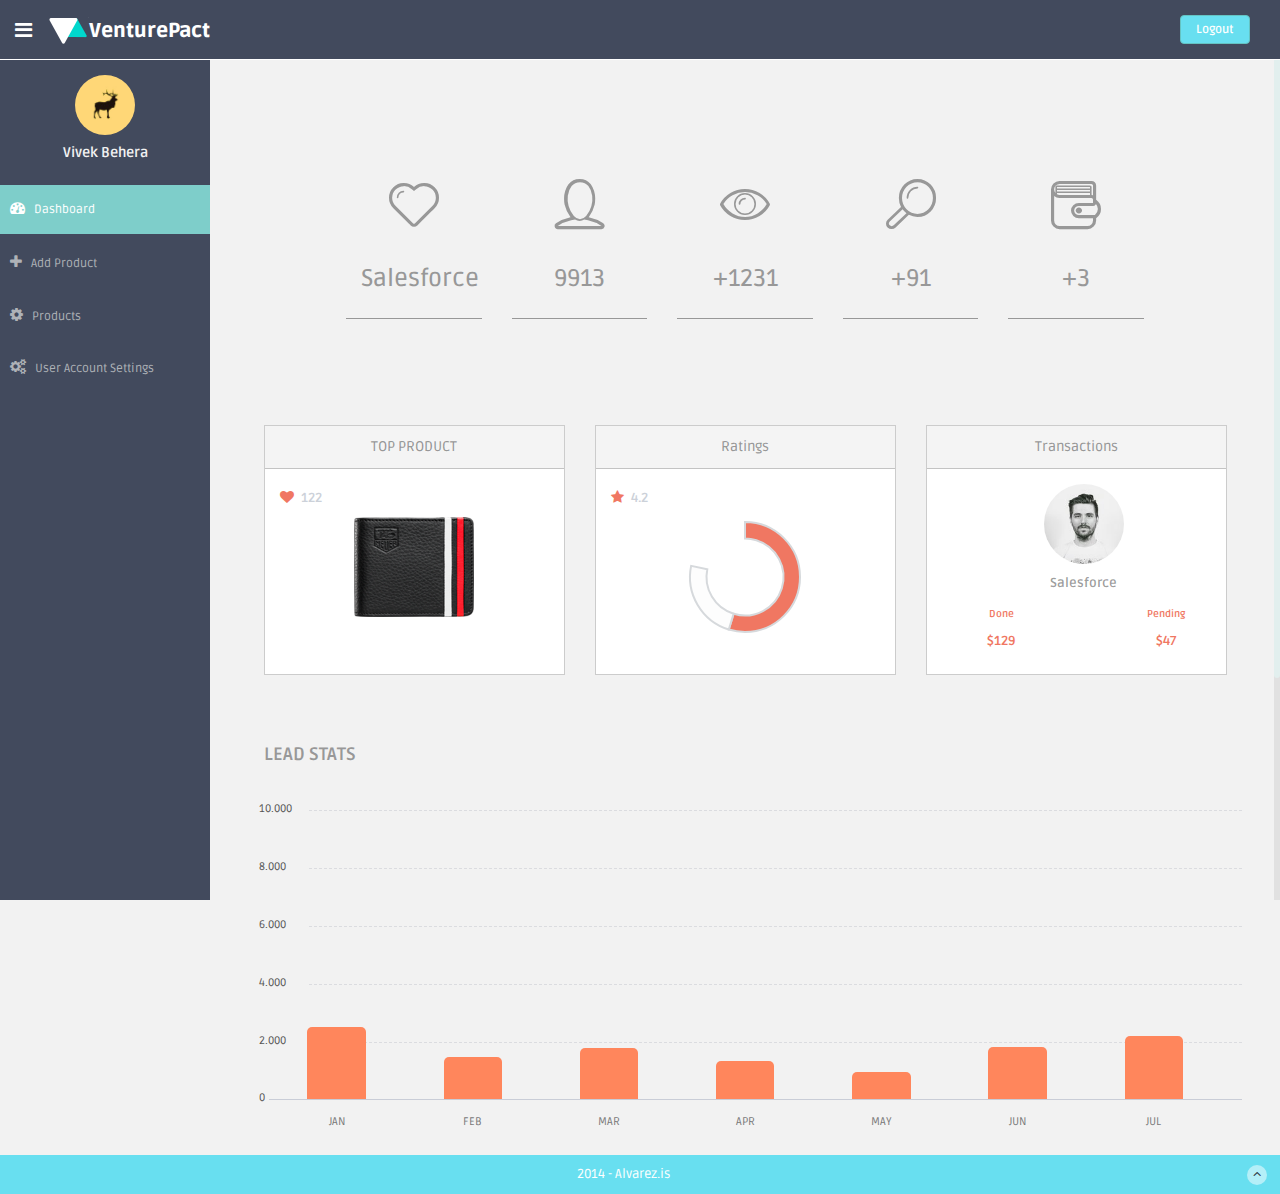
==== commit d9d7b78b: "add new product" ====
--- a/themes/Design/dashboard/index.html
+++ b/themes/Design/dashboard/index.html
@@ -7,8 +7,7 @@
 		<meta name="author" content="Dashboard">
 		<meta name="keyword" content="Dashboard, Bootstrap, Admin, Template, Theme, Responsive, Fluid, Retina">
 
-		<title>DASHGUM - FREE Bootstrap Admin Template</title>
-
+		<title>VenturePact</title>
 		<!-- Bootstrap core CSS -->
 		<link href="imp/css/bootstrap.css" rel="stylesheet">
 		<!--external css-->
@@ -62,7 +61,7 @@
 						</li>
 
 						<li>
-							<a href="javascript:;" >
+							<a href="javascript:void(0);" data-toggle="modal" data-target="#addNewProduct">
 								<i class="fa fa-plus"></i>
 								<span>Add Product</span>
 							</a>
@@ -70,19 +69,8 @@
 
 						<li class="sub-menu">
 							<a href="javascript:;" >
-								<i class="fa fa-product-hunt"></i>
-								<span>List Products</span>
-							</a>
-							<ul class="sub">
-								<li class="active"><a  href="#">Product A</a></li>
-								<li><a  href="#">Product B</a></li>
-								<li><a  href="#">Product C</a></li>
-							</ul>
-						</li>
-						<li class="sub-menu">
-							<a href="javascript:;" >
 								<i class="fa fa-cog"></i>
-								<span>Product Settings</span>
+								<span>Products</span>
 							</a>
 							<ul class="sub">
 								<li><a  href="#">Product A</a></li>
@@ -288,11 +276,74 @@
 		<script src="imp/js/jquery.nicescroll.js" type="text/javascript"></script>
 		<script src="imp/js/jquery.sparkline.js"></script>
 		<script src="imp/js/common-scripts.js"></script>
-<<<<<<< HEAD
-
-		<!--script for this page-->
-=======
->>>>>>> 27d8de67d291f42ce9f4b333149fbad4aad5826e
 		<script src="imp/js/sparkline-chart.js"></script>
+		<div id="addNewProduct" class="modal fade" role="dialog">
+    <div class="modal-dialog">
+      <div class="modal-content">
+        <div class="modal-header">
+            <button type="button" class="close" data-dismiss="modal" aria-hidden="true">&times;</button>
+            <h4 class="modal-title">Add New Product</h4>
+        </div>
+        <form id="formAddNewProduct" class="panel-default" data-parsley-validate="data-parsley-validate">
+          <div class="modal-body">
+          <label>Product Name</label>
+            <div class="input-group">
+              <span class="input-group-addon">
+                <i class="glyphicon glyphicon-star-empty"></i>
+              </span>
+              <input type="text" class="form-control" placeholder="Product Name" id="productName">
+            </div><br>
+            <label>Product Website</label>
+            <div class="input-group">
+              <span class="input-group-addon">
+                <i class="glyphicon glyphicon-pencil"></i>
+              </span>
+              <input type="text" class="form-control" placeholder="Product's Website" id="productWebsite"></input>
+            </div><br>
+            <label>Product Description</label>
+            <div class="input-group">
+              <span class="input-group-addon">
+                <i class="glyphicon glyphicon-list"></i>
+              </span>
+              <textarea class="form-control" placeholder="Product Description" id="productDescription"></textarea>
+            </div><br>
+            <label>Select a Category</label>
+            <div class="input-group">
+              <span class="input-group-addon">
+                <i class="fa fa-codiepie"></i>
+              </span>
+              <select class="form-control" id="countryName">
+              	<option>Select</option>
+              	<option>Accounting</option>
+              	<option>ERP</option>
+              </select>
+            </div><br>
+            <label>Starting Price</label>
+            <div class="input-group">
+              <span class="input-group-addon">
+                <i class="fa fa-money"></i>
+              </span>
+              <input type="text" class="form-control" placeholder="Product's Starting Price" id="startingPrice">
+            </div><br>
+            <label>Country</label>
+            <div class="input-group">
+              <span class="input-group-addon">
+                <i class="glyphicon glyphicon-globe"></i>
+              </span>
+              <select class="form-control" id="countryName">
+              	<option>Select</option>
+              	<option>India</option>
+              	<option>England</option>
+              </select>
+            </div><br>
+          </div>
+          <div class="modal-footer">
+            <button type="button" class="btn btn-danger">Reset</button>
+            <button type="button" class="btn btn-primary">Add</button>
+          </div>
+         </form>
+      </div>
+    </div>
+  </div>
 	</body>
 </html>
--- a/themes/Design/dashboard/imp/css/dash-style.css
+++ b/themes/Design/dashboard/imp/css/dash-style.css
@@ -2269,6 +2269,11 @@
     min-height: 900px;
 }
 
+
+/*******************************************
+Product Settings styles goes here!!!!!!!!!!
+*******************************************/
+
 .full-height {
     width: 321px;
     height: 100vh;
@@ -2313,8 +2318,292 @@
 }
 
 .main-wrap > div {
-    width: 90%;
+    width: 70%;
     height: 600px;
     margin: 0 auto;
-    background: teal;
+    padding: 2em 0;
+    background: #f2f2f2;
+}
+.main-wrap > div > div.row h4 {
+    width: 100%;
+    padding-bottom: 1em;
+    color: rgba(0,0,0,0.8);
+    border-bottom: 1px solid rgba(0,0,0,0.15);
+}
+.main-wrap > div > div.row figure {
+    width: 100%;
+    padding-top: 3em;
+    text-align: center;
+    padding-bottom: 2.5em;
+}
+
+.main-wrap > div > div.row figure img {
+    width: 100px;
+    height: 100px;
+    border-radius: 50%;
+}
+
+.main-wrap form.container-fluid {
+    height: 400px;
+}
+
+.main-wrap form.container-fluid div.row {
+    margin-top: 2em;
+}
+
+.main-wrap form.container-fluid div.row label {
+    color: #aaaaaa;
+    padding: 0.9em 0;
+    font-weight: 600;
+    font-size: 1.1em;
+    text-align: justify;
+}
+
+.input {
+    padding-left: 0;
+    padding-right: 0;
+    background: none;
+    border: 1px solid rgba(0,0,0,0.15);
+
+    transition: all 0.3s ease-in;
+}
+
+.input i {
+    /*width: 2%;*/
+    height: 100%;
+    padding: 1.2em 1em 0 1em;
+    background: #f2f2f2;
+
+    transition: all 0.3s ease-in;
+}
+
+.main-wrap form.container-fluid div.row:nth-of-type(2) div {
+    height: auto;
+}
+.input input {
+    /*width: 95%;*/
+    border: none;
+    font-weight: 600;
+    color: rgba(0,0,0,0.6);
+    background: #f2f2f2;
+    padding: 1em 0 1em 0;
+
+    transition: all 0.3s ease-in;
+}
+
+.input select[id="category"] {
+  width: 100% !important;
+  background: #fff !important;
+}
+
+.input select[id="category"] ~ div.btn-group {
+  width: 91.66% !important;
+}
+.input select[id="category"] ~ div.btn-group button {
+  border: 0;
+  border-radius: 0;
+  padding: 0.85em 0;
+  width: 100% !important;
+  box-shadow: none !important;
+  background-color: #f2f2f2;
+
+  transition: all 0.3s ease-in;
+}
+
+.input select[id="category"] ~ div.btn-group button:hover {
+  background: #fff;
+}
+
+.input select[id="category"] ~ div.btn-group button:focus {
+  background: #fff;
+  box-shadow: none !important;
+}
+
+.input select[id="category"] ~ div.btn-group ul {
+  width: 100% !important;
+  background: #fff;
+  border-radius: 0;
+}
+
+
+.input select[id="category"] ~ div.btn-group ul li.multiselect-item > .input-group {
+  margin: 0 !important;
+  width: 100% !important;
+  padding: 0 1em;
+  outline: none;
+  border-bottom: 1px solid #7ececa;
+}
+
+.input select[id="category"] ~ div.btn-group ul li:first-of-type div span {
+  display: none;
+}
+
+.input select[id="category"] ~ div.btn-group ul li:first-of-type div {
+  padding: 0 1em;
+}
+
+.input select[id="category"] ~ div.btn-group ul li:first-of-type div input.form-control {
+  height: 3em;
+  margin: 0 auto;
+  outline: none;
+}
+
+.input select[id="category"] ~ div.btn-group ul li:first-of-type div input.form-control:focus {
+  outline: none;
+  box-shadow: none;
+}
+
+.input select[id="category"] ~ div.btn-group ul li:not(:first-of-type) a{
+  padding: 0 1em;
+}
+
+.input select[id="category"] ~ div.btn-group ul li:not(:first-of-type) input{
+  display: none;
+}
+
+.input textarea {
+    border: none;
+    resize: none;
+    padding: 1em;
+    height: 250px;
+    font-weight: 600;
+    text-align: justify;
+    background: #f2f2f2;
+    color: rgba(0,0,0,0.6);
+    transition: all 0.3s ease-in;
+}
+
+.input:hover {
+    background: #fff;
+    border: 1px solid #7ececa;
+}
+
+.input:hover i {
+    color: #7ececa;
+    background: #fff;
+}
+
+.input:hover input,
+.input:hover textarea {
+    background: #fff;
+}
+
+.input-full-radio {
+  width: 100%;
+  float: left;
+  border: 1px solid rgba(0,0,0,0.15);
+  transition: all 0.3s ease-in;
+}
+
+.input-full-radio input[type="radio"] {
+  display: none;
+}
+
+.input-full-radio label{
+  margin: 0;
+  display: block;
+  cursor: pointer;
+  font-size: 1em;
+  padding: 0.8em 0;
+  font-weight: 400;
+  text-align: center !important;
+  position: relative;
+  color: rgba(0,0,0,0.6);
+  letter-spacing: 0.08em;
+
+  transition: all 0.3s ease-in-out;
+  -o-transition: all 0.3s ease-in-out;
+  -moz-transition: all 0.3s ease-in-out;
+  -webkit-transition: all 0.3s ease-in-out;
+}
+
+.input-full-radio input[id="ppc0"]:checked ~ label[for="ppc0"],
+.input-full-radio input[id="ppc1"]:checked ~ label[for="ppc1"],
+.input-full-radio input[id="free0"]:checked ~ label[for="free0"],
+.input-full-radio input[id="free1"]:checked ~ label[for="free1"],
+.input-full-radio input[id="trial0"]:checked ~ label[for="trial0"],
+.input-full-radio input[id="trial1"]:checked ~ label[for="trial1"]{
+  color: #fff;
+  background: #7ececa;
+}
+
+.submit-part{
+  padding: 0 !important;
+  margin-bottom: 4em;
+}
+
+.submit-part input[type="submit"] {
+  width: 100%;
+  padding: 1em 2em;
+  background: rgba(0,0,0,0.15);
+  border: 1px solid rgba(0,0,0,0.15);
+
+  transition: all 0.3s ease-in;
+}
+
+.submit-part input[type="submit"]:hover {
+  color: #fff;
+  background: #f07762;
+}
+
+.input-dash-full {
+  width: 100%;
+  float: left;
+  padding: 0 0.5em 0 1em;
+  border: 1px solid rgba(0,0,0,0.15);
+
+  transition: all 0.3s ease-in;
+}
+
+.input-dash-full i{
+  height: 42px;
+  background: none;
+  padding-top: 1em;
+  padding-left: 0.5em;
+  color: rgba(0,0,0,0.4);
+
+  transition: all 0.3s ease-in;
+}
+
+.input-dash-full:hover {
+  background: #fff;
+  border: 1px solid #7ececa;
+  transition: all 0.3s ease-in;
+}
+
+.input-dash-full:hover i {
+  color: #7ececa;
+  transition: all 0.3s ease-in;
+}
+
+.input-dash-full select {
+  /*width: 100%;*/
+  border: none;
+  line-height: 2em;
+  padding: .5em 0.5em;
+  color: rgba(0,0,0,0.8);
+  background: transparent;
+  position: relative;
+  outline: none;
+  border: none;
+  -webkit-appearance: none;
+  -moz-appearance: none;
+  color: rgba(0,0,0,0.8) !important;
+
+  transition: all 0.3s ease-in;
+}
+
+.input-dash-full select option {
+  border: none;
+  outline: none;
+  height: 1.85em;
+  padding: 0.5em 1em;
+  color: rgba(0,0,0,0.5) !important;
+
+  transition: all 0.3s ease-in;
+}
+
+.input-dash-full:hover select{
+  background: #fff;
+  transition: all 0.3s ease-in;
 }